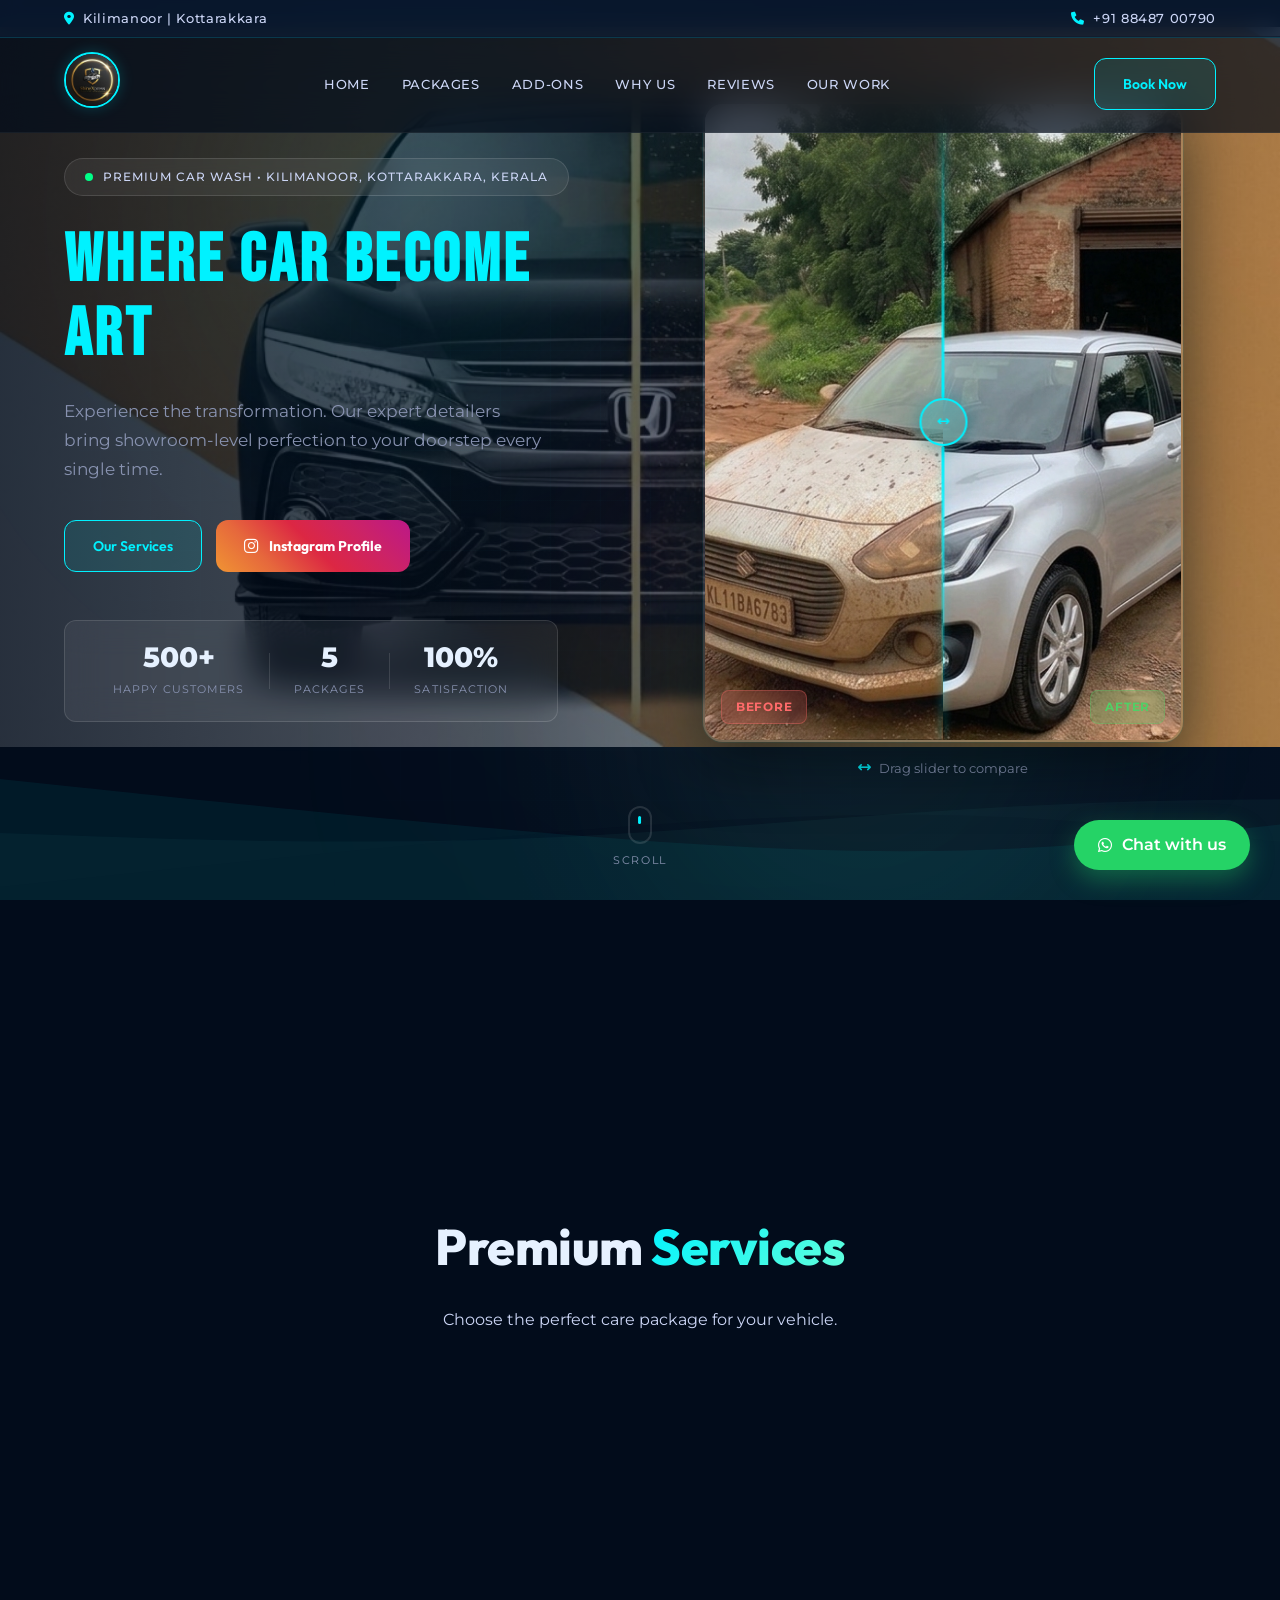
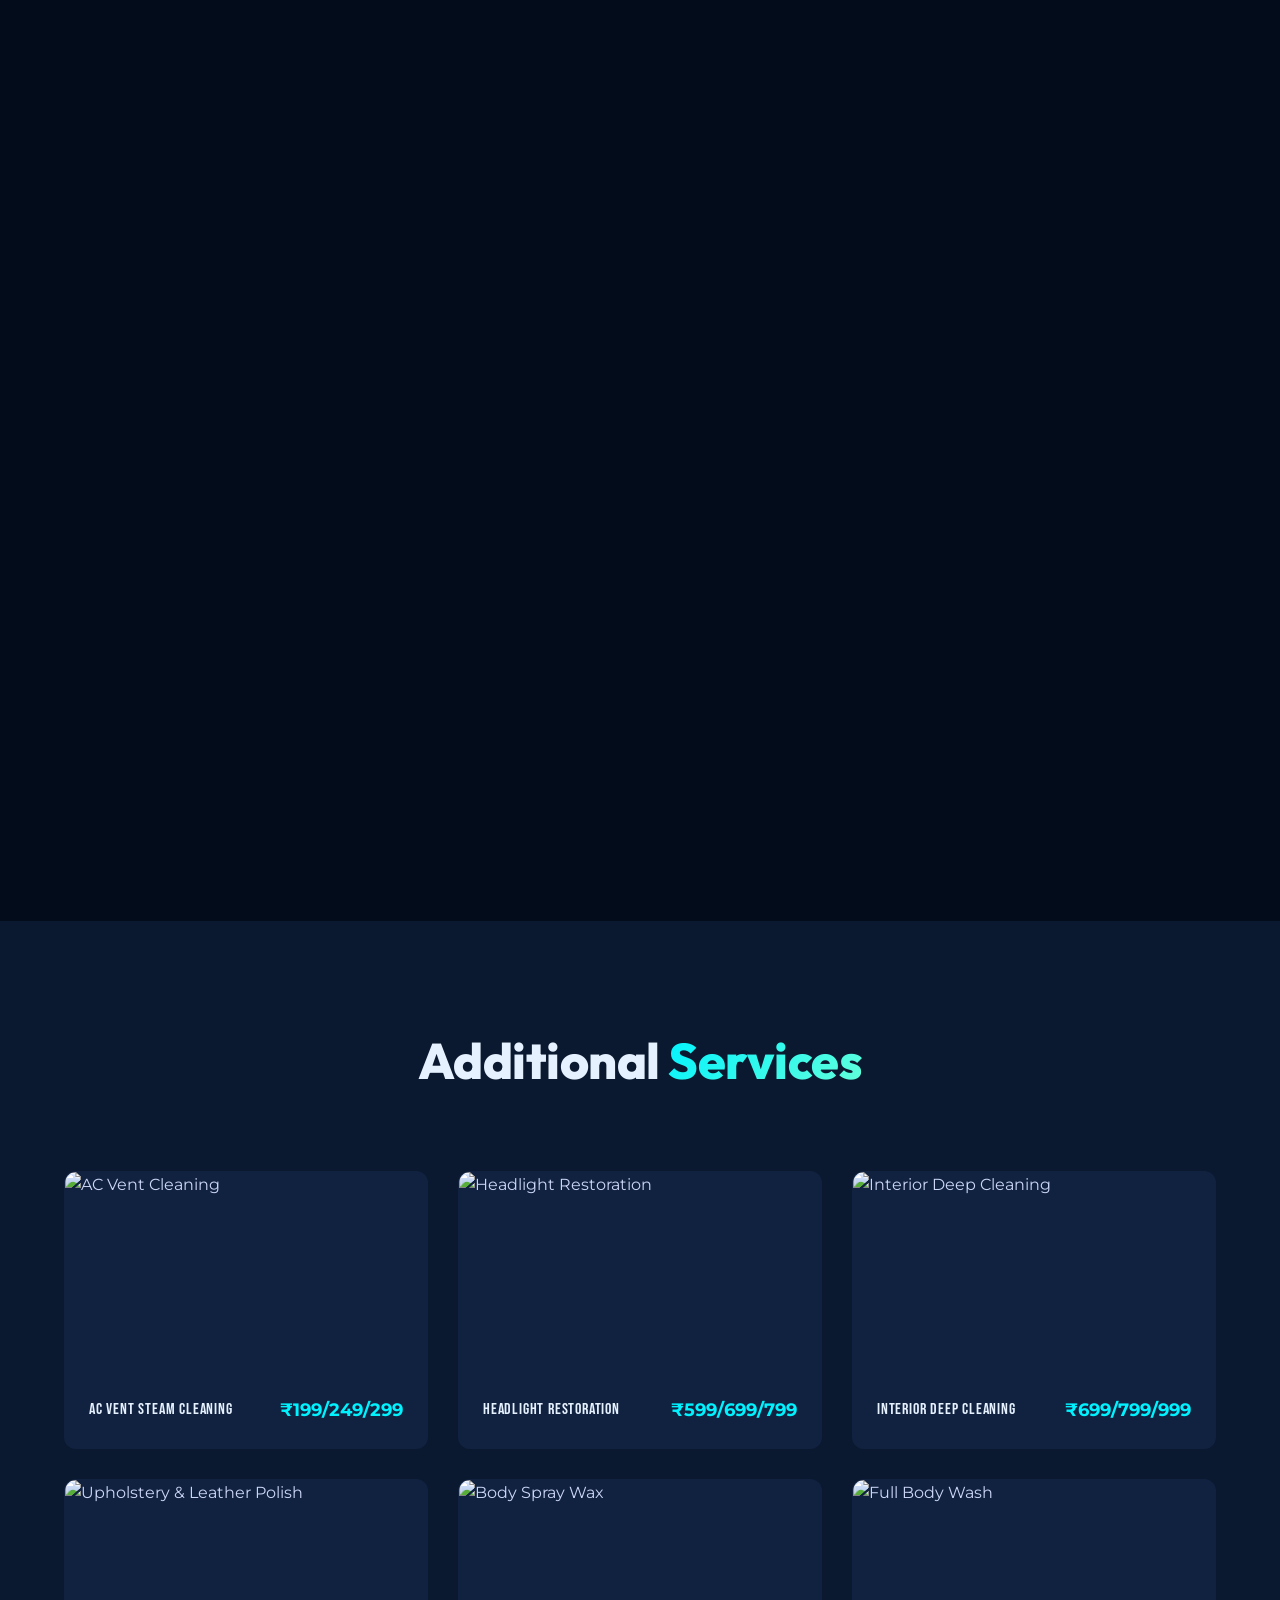
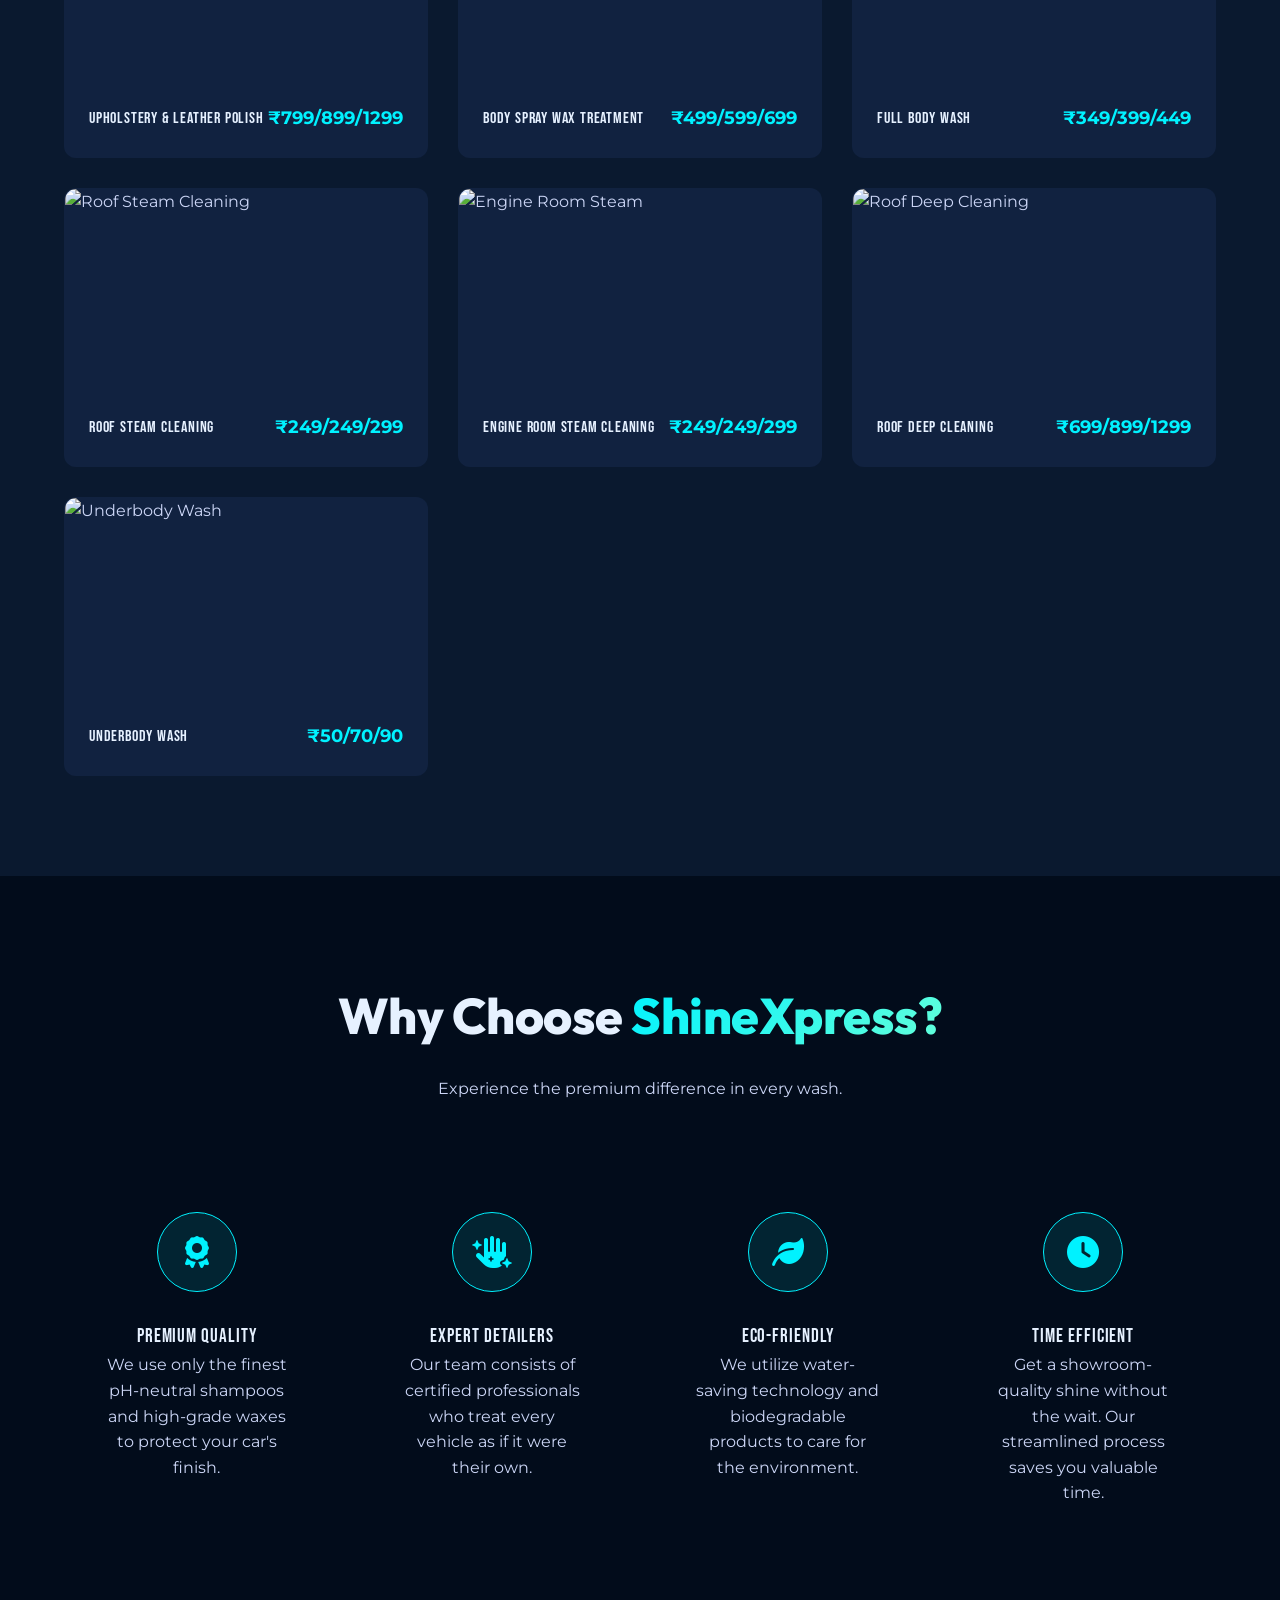
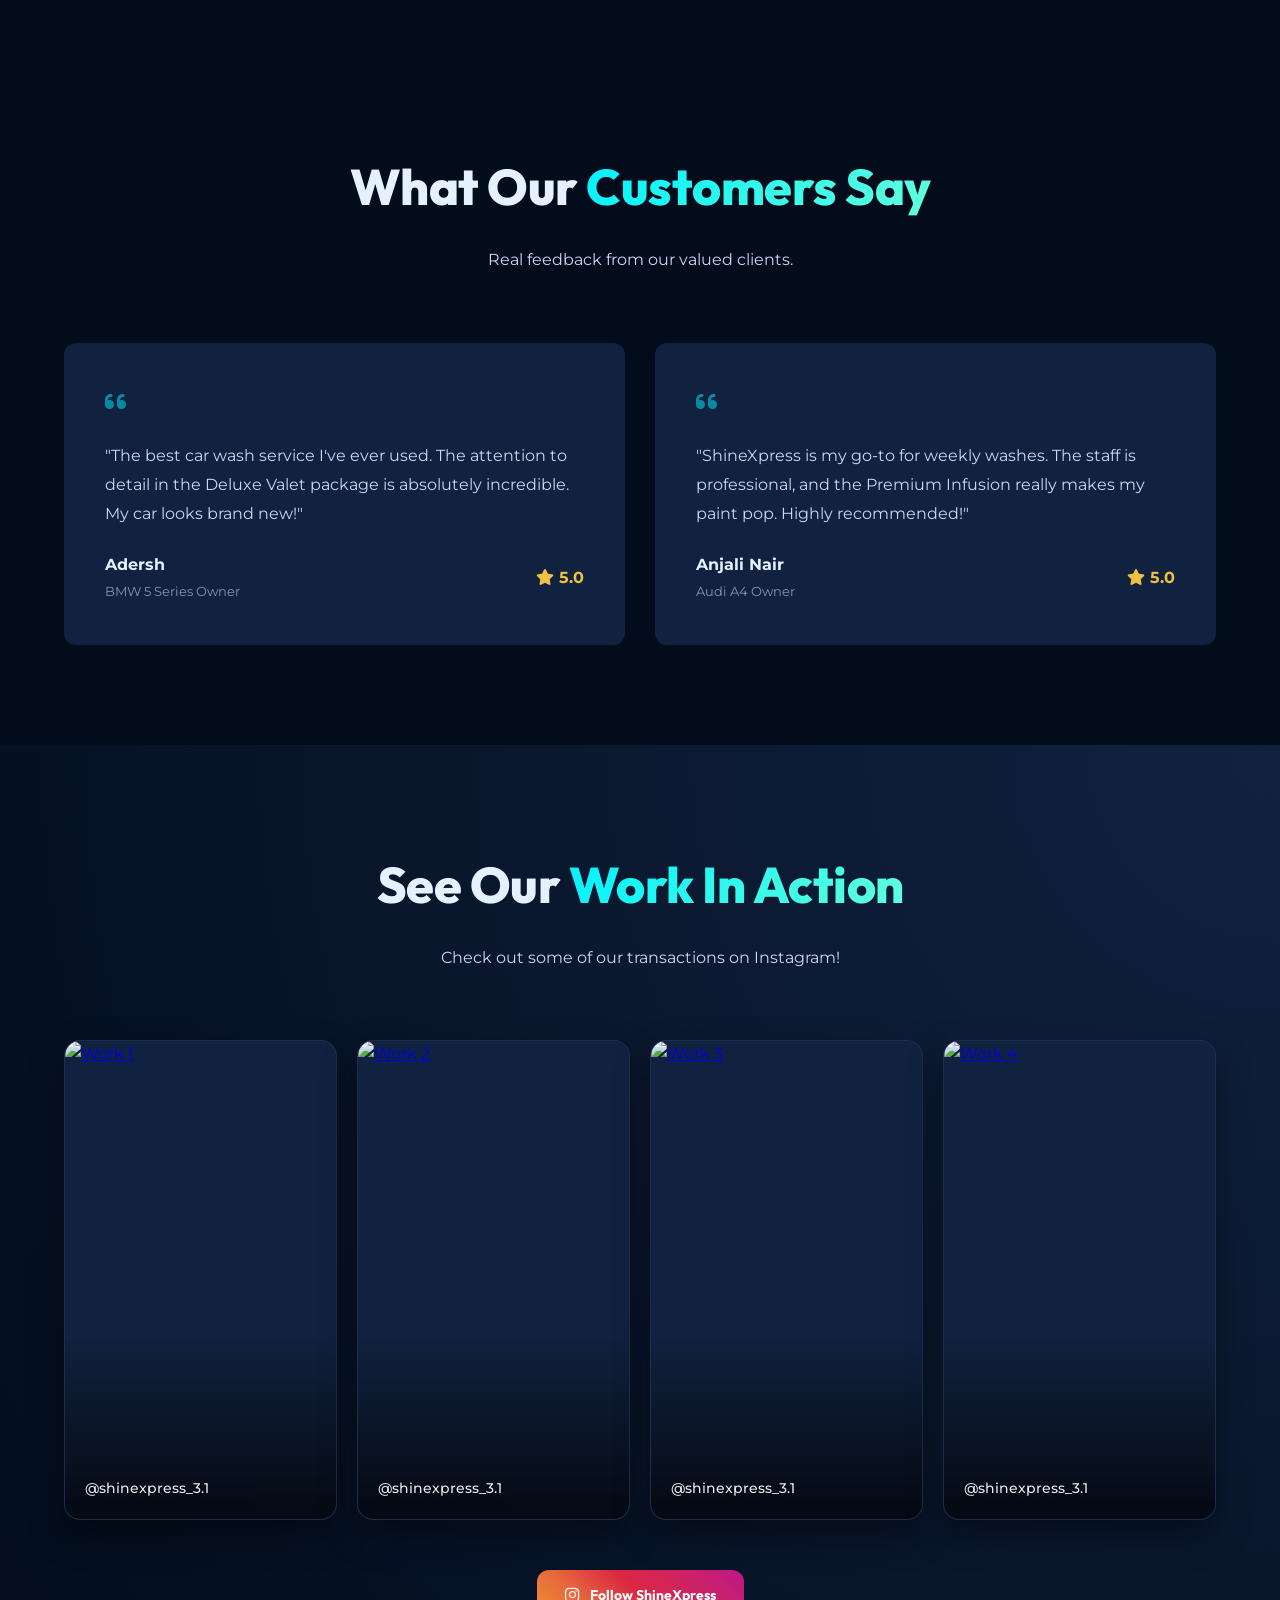
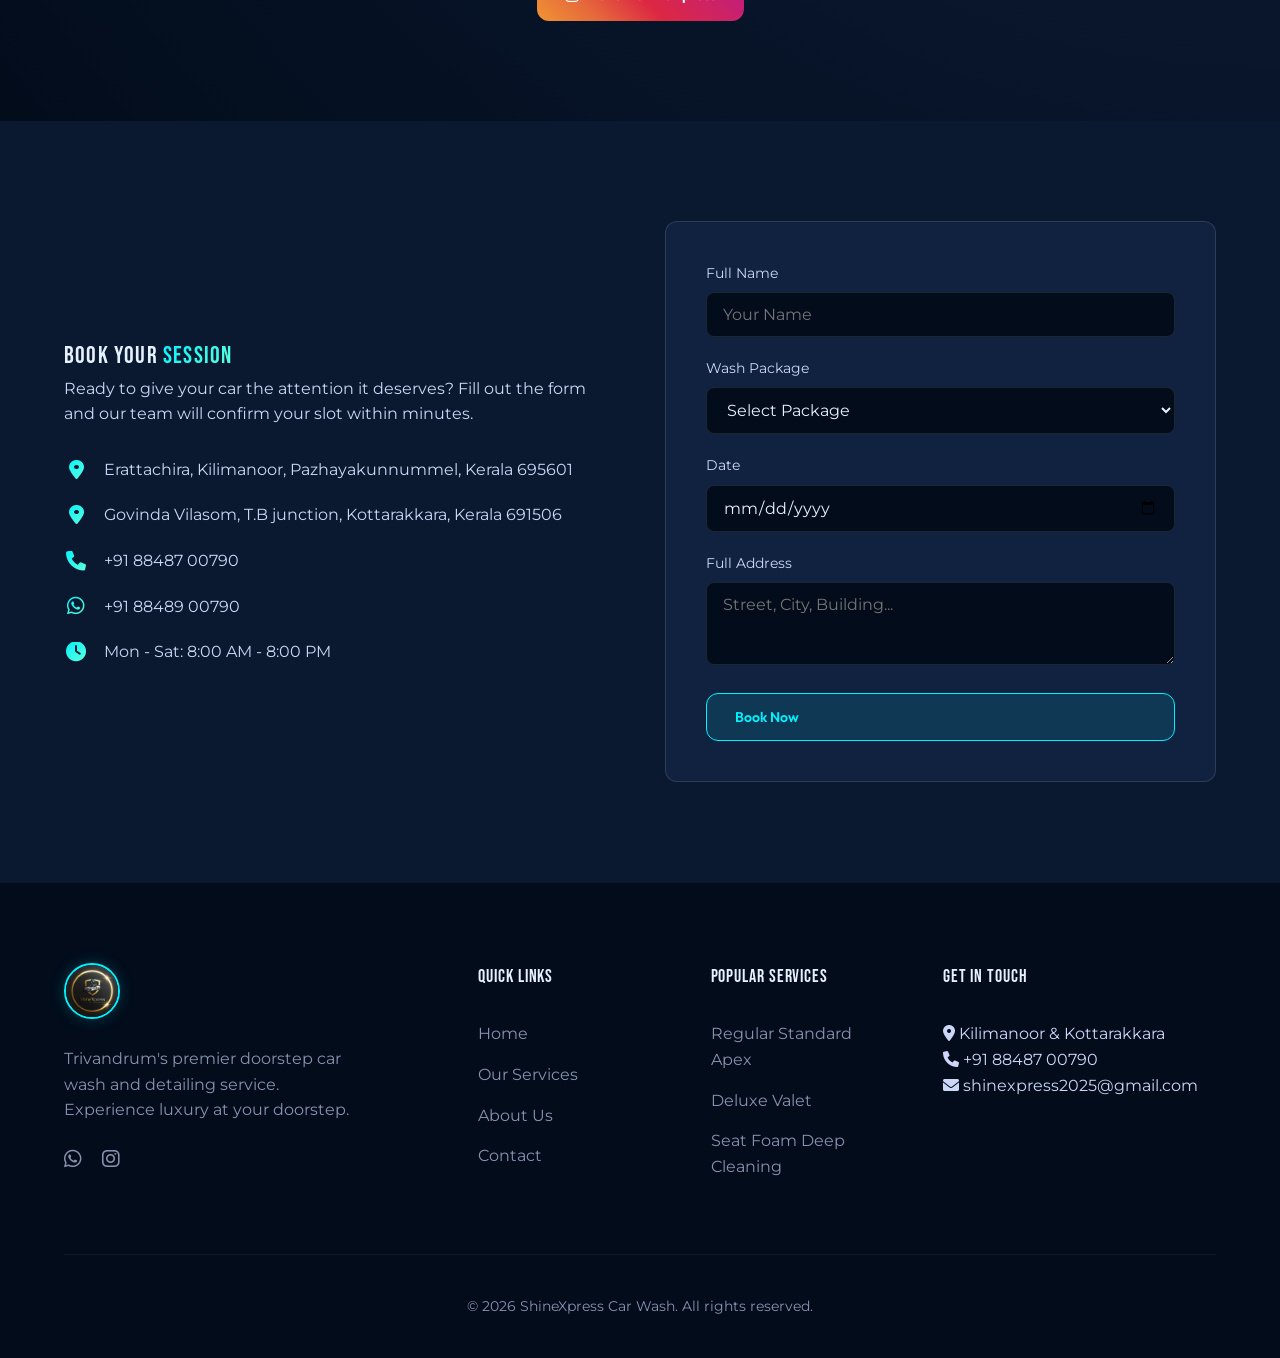
==== index.html @ 1ec06e51 "Update index.html" ====
<!DOCTYPE html>
<html lang="en">
<head>
    <meta charset="UTF-8">
    <meta name="viewport" content="width=device-width, initial-scale=1.0">
    <meta name="description" content="ShineXpress - Premium Car Wash & Detailing services in Kilimanoor, Kerala. Experience the best in ceramic coating, interior steam cleaning, and doorstep car wash.">
    <meta name="keywords" content="ShineXpress, Car Wash Kilimanoor, Car Detailing Kerala, Doorstep Car Wash, Ceramic Coating Kerala, Interior Cleaning, ShineXpress Car Wash">
    <meta name="author" content="ShineXpress">
    
    <!-- Open Graph for Social Media -->
    <meta property="og:title" content="ShineXpress | Premium Car Wash & Detailing">
    <meta property="og:description" content="Trivandrum's premier doorstep car wash and detailing service. Experience luxury at your doorstep with ShineXpress.">
    <meta property="og:image" content="https://i.ibb.co/cKTDT1rQ/IMG-20260318-WA0000.jpg">
    <meta property="og:url" content="https://shinexpress.in"> <!-- Replace with actual domain if known -->

    <title>ShineXpress | Premium Car Wash & Detailing | Kilimanoor, Kerala</title>
    <link rel="stylesheet" href="style.css">
    <link rel="stylesheet" href="https://cdnjs.cloudflare.com/ajax/libs/font-awesome/6.0.0/css/all.min.css">
    <link href="https://fonts.googleapis.com/css2?family=Bebas+Neue&family=Montserrat:wght@400;500;600;700;800&family=Outfit:wght@300;400;500;600;700;800;900&display=swap" rel="stylesheet">
</head>
<body class="bg-gradient">

    <!-- Premium Golden Light Preloader -->
    <div id="preloader">
        <div class="preloader-content">
            <div class="logo-wrapper">
                <div class="golden-ring"></div>
                <img src="assets/images/logo_3d.png" alt="ShineXpress Logo" class="preloader-logo">
            </div>
        </div>
    </div>

    <!-- Top Info Bar -->
    <div class="top-info-bar">
        <div class="container">
            <div class="top-info-left">
                <i class="fas fa-location-dot"></i> <span>Kilimanoor | Kottarakkara</span>
            </div>
            <div class="top-info-right">
                <i class="fas fa-phone"></i> <span>+91 88487 00790</span>
            </div>
        </div>
    </div>

    <!-- Header / Navbar -->
    <nav id="navbar">
        <div class="container">
            <a href="#" class="logo">
                <img src="assets/images/logo_3d.png" alt="ShineXpress Logo">
            </a>
            <ul class="nav-links">
                <li><a href="#hero">Home</a></li>
                <li><a href="#services">Packages</a></li>
                <li><a href="#additional-services">Add-ons</a></li>
                <li><a href="#why-us">Why Us</a></li>
                <li><a href="#testimonials">Reviews</a></li>
                <li><a href="#work">Our Work</a></li>
                <li class="mobile-only-btn"><a href="https://wa.me/918848900790" class="btn btn-primary" target="_blank">Book Now</a></li>
            </ul>
            <div class="nav-actions">
                <a href="https://wa.me/918848900790" class="btn btn-primary desktop-only-btn" target="_blank">Book Now</a>
                <button class="nav-toggle" id="navToggle" aria-label="Toggle navigation">
                    <i class="fas fa-bars"></i>
                </button>
            </div>
        </div>
    </nav>

    <!-- Hero Section -->
    <section id="hero" class="hero">
        <!-- Premium Automotive Motion Background -->
        <div class="hero-motion-bg">
            <div class="studio-grid"></div>
            <div class="hero-glow-container">
                <div class="hero-glow-orb glow-cyan"></div>
                <div class="hero-glow-orb glow-teal"></div>
                <div class="hero-glow-orb glow-magenta"></div>
            </div>
            
            <!-- Twinkling Showroom Sparkles -->
            <div class="shine-sparkles-container">
                <div class="sparkle sparkle-1"></div>
                <div class="sparkle sparkle-2"></div>
                <div class="sparkle sparkle-3"></div>
                <div class="sparkle sparkle-4"></div>
                <div class="sparkle sparkle-5"></div>
                <div class="sparkle sparkle-6"></div>
            </div>

            <!-- Overlapping Premium Fluid Waves -->
            <div class="fluid-waves-container">
                <svg class="fluid-wave-svg wave-primary" viewBox="0 0 1440 320" preserveAspectRatio="none">
                    <path d="M0,96L48,112C96,128,192,160,288,186.7C384,213,480,235,576,218.7C672,203,768,149,864,138.7C960,128,1056,160,1152,165.3C1248,171,1344,149,1392,138.7L1440,128L1440,320L1392,320C1344,320,1248,320,1152,320C1056,320,960,320,864,320C768,320,672,320,576,320C480,320,384,320,288,320C192,320,96,320,48,320L0,320Z"></path>
                </svg>
                <svg class="fluid-wave-svg wave-secondary" viewBox="0 0 1440 320" preserveAspectRatio="none">
                    <path d="M0,192L48,197.3C96,203,192,213,288,202.7C384,192,480,160,576,144C672,128,768,128,864,144C960,160,1056,192,1152,197.3C1248,203,1344,181,1392,170.7L1440,160L1440,320L1392,320C1344,320,1248,320,1152,320C1056,320,960,320,864,320C768,320,672,320,576,320C480,320,384,320,288,320C192,320,96,320,48,320L0,320Z"></path>
                </svg>
                <svg class="fluid-wave-svg wave-dark" viewBox="0 0 1440 320" preserveAspectRatio="none">
                    <path d="M0,288L48,272C96,256,192,224,288,197.3C384,171,480,149,576,165.3C672,181,768,235,864,250.7C960,267,1056,245,1152,213.3C1248,181,1344,139,1392,117.3L1440,96L1440,320L1392,320C1344,320,1248,320,1152,320C1056,320,960,320,864,320C768,320,672,320,576,320C480,320,384,320,288,320C192,320,96,320,48,320L0,320Z"></path>
                </svg>
            </div>
        </div>

        <div class="hero-inner container">
            <!-- LEFT: Text + CTAs -->
            <div class="hero-content animate-hero">
                <div class="hero-badge">
                    <span class="badge-dot"></span>
                    <span>Premium Car Wash &bull; Kilimanoor, Kottarakkara, Kerala</span>
                </div>

                <h1 style="color: var(--primary); text-transform: uppercase;">
                    WHERE CAR BECOME ART
                </h1>

                <p class="hero-desc">Experience the transformation. Our expert detailers bring showroom-level perfection to your doorstep every single time.</p>

                <div class="hero-btns">
                    <a href="#services" class="btn btn-primary" id="hero-services-btn">Our Services</a>
                    <a href="https://www.instagram.com/shinexpress_3.1?igsh=MWdwNXVkYThrdHdveQ==" class="btn btn-instagram" target="_blank" id="hero-insta-btn">
                        <i class="fab fa-instagram"></i> Instagram Profile
                    </a>
                </div>

                <div class="hero-stats">
                    <div class="hero-stat">
                        <strong>500+</strong>
                        <span>Happy Customers</span>
                    </div>
                    <div class="hero-stat-divider"></div>
                    <div class="hero-stat">
                        <strong>5</strong>
                        <span>Packages</span>
                    </div>
                    <div class="hero-stat-divider"></div>
                    <div class="hero-stat">
                        <strong>100%</strong>
                        <span>Satisfaction</span>
                    </div>
                </div>
            </div>

            <!-- RIGHT: Before/After Slider -->
            <div class="hero-slider-wrap animate-hero-right">
                
                <div class="ba-slider" id="baSlider">
                    <div class="ba-after">
                        <img src="assets/images/car_after.png" alt="After ShineXpress">
                    </div>
                    <div class="ba-before" id="baBefore">
                        <img src="assets/images/car_before.png" alt="Before ShineXpress">
                    </div>
                    
                    <div class="ba-tag ba-tag-before">Before</div>
                    <div class="ba-tag ba-tag-after">After</div>
                    
                    <div class="ba-handle" id="baHandle" role="slider" aria-valuenow="50" aria-valuemin="0" aria-valuemax="100" tabindex="0" aria-label="Before and after comparison slider">
                        <div class="handle-line handle-line-top"></div>
                        <div class="handle-circle">
                            <i class="fas fa-arrows-left-right"></i>
                        </div>
                        <div class="handle-line handle-line-bottom"></div>
                    </div>
                </div>
                
                <div class="slider-hint">
                    <i class="fas fa-arrows-left-right"></i>
                    <span>Drag slider to compare</span>
                </div>
            </div>
        </div>

        <!-- Scroll indicator -->
        <div class="scroll-indicator" aria-hidden="true">
            <div class="scroll-mouse">
                <div class="scroll-wheel"></div>
            </div>
            <span>Scroll</span>
        </div>
    </section>

    <!-- Prominent Location Banner -->
    <section class="location-banner animate">
        <div class="container">
            <div class="location-banner-inner">
                <h2>NOW AVAILABLE AT</h2>
                <div class="location-names">
                    <span class="loc-text gradient-text">KILIMANOOR</span>
                    <span class="loc-divider">&amp;</span>
                    <span class="loc-text gradient-text">KOTTARAKKARA</span>
                </div>
            </div>
        </div>
    </section>

    <!-- Services Section -->
    <section id="services">
        <div class="container">
            <div class="section-header">
                <h2>Premium <span class="gradient-text">Services</span></h2>
                <p>Choose the perfect care package for your vehicle.</p>
            </div>
            
            <div class="services-grid">
                <!-- Basic Wash -->
                <div class="service-card animate">
                    <div class="service-img">
                        <img src="https://i.ibb.co/1GMxC7bN/Car-Detailing-Tips-for-a-Professional-Looking-Finish-at-Home.jpg" alt="Basic Wash">
                    </div>
                    <h3>Basic Wash</h3>
                    <div class="service-price">₹<span class="count-up" data-target="549">0</span></div>
                    <ul class="service-features">
                        <li><i class="fas fa-check-circle"></i> Interior Vacuum</li>
                        <li><i class="fas fa-check-circle"></i> Dashboard Polish</li>
                        <li><i class="fas fa-check-circle"></i> Carpet Cleaning</li>
                        <li><i class="fas fa-check-circle"></i> Door Pad Polish</li>
                        <li><i class="fas fa-check-circle"></i> Trunk Vacuum</li>
                        <li><i class="fas fa-check-circle"></i> Exterior Double Foaming</li>
                        <li><i class="fas fa-check-circle"></i> Tyre + Alloy Wheel Cap Dressing</li>
                        <li><i class="fas fa-check-circle"></i> Tyre Shine</li>
                        <li><i class="fas fa-check-circle"></i> Exterior Wash</li>
                        <li><i class="fas fa-check-circle"></i> Hand Rinse</li>
                        <li><i class="fas fa-check-circle"></i> Air fragrance</li>
                        <li><i class="fas fa-check-circle"></i> Tissue paper</li>
                        <li><i class="fas fa-check-circle"></i> Wiper liquid</li>
                        <li><i class="fas fa-check-circle"></i> Tyre air checking</li>
                    </ul>
                    <a href="#booking" class="btn btn-primary" onclick="selectPackage('Basic Wash (₹549)')">Book Now</a>
                </div>

                <!-- Regular Standard Apex-->
                <div class="service-card animate">
                    <div class="service-img">
                        <img src="https://i.ibb.co/5gnDykbS/modern-car-wash-banner-blue-splashes-clean-vehicle-close-up-being-washed-foam-water-perfect-advertis.jpg" alt="Regular Standard">
                    </div>
                    <h3>REGULAR STANDARD APEX</h3>
                    <p class="service-tagline">Complete Care For Your Car</p>
                    <div class="service-price">₹<span class="count-up" data-target="999">0</span></div>
                    <ul class="service-features">
                        <li><i class="fas fa-check-circle"></i> AC VENT STEAM CLEANING</li>
                        <li><i class="fas fa-check-circle"></i> ROOF STEAM CLEANING</li>
                        <li><i class="fas fa-check-circle"></i> UNDERBODY</li>
                        <li><i class="fas fa-check-circle"></i> DASHBOARD DEEP CLEANING & POLISH</li>
						<li><i class="fas fa-check-circle"></i> Interior Vacuum</li>
                        <li><i class="fas fa-check-circle"></i> Dashboard Polish</li>
                        <li><i class="fas fa-check-circle"></i> Carpet Cleaning</li>
                        <li><i class="fas fa-check-circle"></i> Door Pad Polish</li>
                        <li><i class="fas fa-check-circle"></i> Trunk Vacuum</li>
                        <li><i class="fas fa-check-circle"></i> Exterior Double Foaming</li>
                        <li><i class="fas fa-check-circle"></i> Tyre + Alloy Wheel Cap Dressing</li>
                        <li><i class="fas fa-check-circle"></i> Tyre Shine</li>
                        <li><i class="fas fa-check-circle"></i> Exterior Wash</li>
                        <li><i class="fas fa-check-circle"></i> Hand Rinse</li>
                        <li><i class="fas fa-check-circle"></i> Air fragrance</li>
                        <li><i class="fas fa-check-circle"></i> Tissue paper</li>
                        <li><i class="fas fa-check-circle"></i> Wiper liquid</li>
                        <li><i class="fas fa-check-circle"></i> Tyre air checking</li>
                    </ul>
                    <a href="#booking" class="btn btn-primary" onclick="selectPackage('Regular Standard (₹999)')">Book Now</a>
                </div>

                <!-- Premium Detail -->
                <div class="service-card animate">
                    <div class="service-img">
                        <img src="https://i.ibb.co/35qgkWJ1/Learn-how-expert-care-boosts-your-car-s-shine.jpg" alt="Premium Infusion">
                    </div>
                    <h3>Premium Infusion</h3>
                    <div class="service-price">₹<span class="count-up" data-target="1399">0</span></div>
                    <ul class="service-features">
                        <li><i class="fas fa-check-circle"></i> Engine Bay Wash</li>
                        <li><i class="fas fa-check-circle"></i> Carpet Shampoo Wash</li>
                        <li><i class="fas fa-check-circle"></i> Interior Deep Vacuum</li>
                        <li><i class="fas fa-check-circle"></i> Dashboard Polish & UV Protection</li>
                        <li><i class="fas fa-check-circle"></i> Trunk Vacuum</li>
                        <li><i class="fas fa-check-circle"></i> Exterior Double Foaming</li>
                        <li><i class="fas fa-check-circle"></i> Tyre + Alloy Wheel Cap Dressing</li>
                        <li><i class="fas fa-check-circle"></i> Exterior Wash</li>
                        <li><i class="fas fa-check-circle"></i> Tyre Shine</li>
                        <li><i class="fas fa-check-circle"></i> Hand Rinse</li>
                        <li><i class="fas fa-check-circle"></i> AC vent steam cleaning</li>
                        <li><i class="fas fa-check-circle"></i> Engine bay steam cleaning</li>
                        <li><i class="fas fa-check-circle"></i> Underbody wash</li>
                        <li><i class="fas fa-check-circle"></i> Air fragrance</li>
                        <li><i class="fas fa-check-circle"></i> Tissue paper</li>
                        <li><i class="fas fa-check-circle"></i> Wiper liquid</li>
                        <li><i class="fas fa-check-circle"></i> Air checking</li>
                        <li><i class="fas fa-check-circle"></i> wax treatment</li>
                    </ul>
                    <a href="#booking" class="btn btn-primary" onclick="selectPackage('Premium Infusion (₹1399)')">Book Now</a>
                </div>

                <!-- Deluxe Valet -->
                <div class="service-card animate">
                    <div class="service-img">
                        <img src="https://i.ibb.co/FbQ06v5d/Transform-your-vehicle-with-top-tier-Car-Wash.jpg" alt="Deluxe Valet">
                    </div>
                    <h3>Deluxe</h3>
                    <div class="service-price">₹<span class="count-up" data-target="2499">0</span></div>
                    <ul class="service-features">
                        <li><i class="fas fa-check-circle"></i> AC Steaming</li>
                        <li><i class="fas fa-check-circle"></i> Engine Bay Wash</li>
                        <li><i class="fas fa-check-circle"></i> Carpet Shampoo Wash</li>
                        <li><i class="fas fa-check-circle"></i> Interior Deep Cleaning</li>
                        <li><i class="fas fa-check-circle"></i> Door Pad Stain Removal</li>
                        <li><i class="fas fa-check-circle"></i> Dashboard Polish & UV Protection</li>
                        <li><i class="fas fa-check-circle"></i> Leather Seat Polish and Wax</li>
                        <li><i class="fas fa-check-circle"></i> Trunk Vacuum</li>
                        <li><i class="fas fa-check-circle"></i> Exterior Double Foaming</li>
                        <li><i class="fas fa-check-circle"></i> Tyre + Alloy Wheel Cap Dressing</li>
                        <li><i class="fas fa-check-circle"></i> Exterior Wash</li>
                        <li><i class="fas fa-check-circle"></i> Exterior Deep Cleaning</li>
                        <li><i class="fas fa-check-circle"></i> Tyre Shine</li>
                        <li><i class="fas fa-check-circle"></i> Hand Rinse</li>
                        <li><i class="fas fa-check-circle"></i> Dashboard and all doors cleaning & polish</li>
                        <li><i class="fas fa-check-circle"></i> Leather or rexin deep cleaning</li>
                        <li><i class="fas fa-check-circle"></i> Roof steam cleaning</li>
                        <li><i class="fas fa-check-circle"></i> Underbody wash</li>
                        <li><i class="fas fa-check-circle"></i> Air fragrance</li>
                        <li><i class="fas fa-check-circle"></i> Tissue paper</li>
                        <li><i class="fas fa-check-circle"></i> Wiper liquid</li>
                        <li><i class="fas fa-check-circle"></i> Air checking</li>
                    </ul>
                    <a href="#booking" class="btn btn-primary" onclick="selectPackage('Deluxe (₹2499)')">Book Now</a>
                </div>

                <!-- Signature Shine -->
                <div class="service-card animate" style="border-color: var(--primary); background: rgba(0, 242, 255, 0.05);">
                    <div class="service-img">
                        <img src="https://i.ibb.co/Kpgdmd5S/express-car-wash-vs-full-service-car-wash.jpg" alt="Signature Shine">
                    </div>
                    <h3>Signature Shine</h3>
                    <div class="service-price">₹<span class="count-up" data-target="3499">0</span></div>
                    <ul class="service-features">
                        <li><i class="fas fa-check-circle"></i> Body wax treatment</li>
                        <li><i class="fas fa-check-circle"></i> Headlight restoration</li>
                        <li><i class="fas fa-check-circle"></i> AC Steaming</li>
                        <li><i class="fas fa-check-circle"></i> Engine Bay Wash</li>
                        <li><i class="fas fa-check-circle"></i> Carpet Shampoo Wash</li>
                        <li><i class="fas fa-check-circle"></i> Interior Deep Cleaning</li>
                        <li><i class="fas fa-check-circle"></i> Door Pad Stain Removal</li>
                        <li><i class="fas fa-check-circle"></i> Dashboard Polish & UV Protection</li>
                        <li><i class="fas fa-check-circle"></i> Leather Seat Polish and Wax</li>
                        <li><i class="fas fa-check-circle"></i> Trunk Vacuum</li>
                        <li><i class="fas fa-check-circle"></i> Exterior Double Foaming</li>
                        <li><i class="fas fa-check-circle"></i> Tyre + Alloy Wheel Cap Dressing</li>
                        <li><i class="fas fa-check-circle"></i> Exterior Wash</li>
                        <li><i class="fas fa-check-circle"></i> Exterior Deep Cleaning</li>
                        <li><i class="fas fa-check-circle"></i> Tyre Shine</li>
                        <li><i class="fas fa-check-circle"></i> Hand Rinse</li>
                        <li><i class="fas fa-check-circle"></i> Dashboard and all doors deep cleaning and polish</li>
                        <li><i class="fas fa-check-circle"></i> Lether or rexin deep cleaning</li>
                        <li><i class="fas fa-check-circle"></i> Roof steam cleaning</li>
                        <li><i class="fas fa-check-circle"></i> Underbody wash</li>
                        <li><i class="fas fa-check-circle"></i> Air fragrance</li>
                        <li><i class="fas fa-check-circle"></i> Tissue paper</li>
                        <li><i class="fas fa-check-circle"></i> Wiper liquid</li>
                        <li><i class="fas fa-check-circle"></i> Air checking</li>
                    </ul>
                    <a href="#booking" class="btn btn-primary" onclick="selectPackage('Signature Shine (₹3499)')">Book Now</a>
                </div>
            </div>
        </div>
    </section>

    <!-- Additional Services Section -->
    <section id="additional-services" class="additional-services">
        <div class="container">
            <div class="section-header">
                <h2>Additional <span class="gradient-text">Services</span></h2>
            </div>

            <div class="addons-grid">
                <!-- AC Vent -->
                <div class="addon-card animate">
                    <div class="ba-container">
                        <img src="https://i.ibb.co/24wqWF0/Learn-more-about-Steam-Clean-Engine-like-a-PRO.jpg" alt="AC Vent Cleaning">
                    </div>
                    <div class="addon-content">
                        <div class="addon-flex">
                            <h3>AC Vent Steam Cleaning</h3>
                            <span class="addon-price">₹199/249/299</span>
                        </div>
                    </div>
                </div>

                <!-- Headlight -->
                <div class="addon-card animate">
                    <div class="ba-container">
                        <img src="https://i.ibb.co/jkjQ2hbW/Looking-for-car-headlight-restoration-near-me.jpg" alt="Headlight Restoration">
                    </div>
                    <div class="addon-content">
                        <div class="addon-flex">
                            <h3>Headlight Restoration</h3>
                            <span class="addon-price">₹599/699/799</span>
                        </div>
                    </div>
                </div>

                <!-- Interior Deep -->
                <div class="addon-card animate">
                    <div class="ba-container">
                        <img src="https://i.ibb.co/bwrkBQx/images.webp" alt="Interior Deep Cleaning">
                    </div>
                    <div class="addon-content">
                        <div class="addon-flex">
                            <h3>Interior Deep Cleaning</h3>
                            <span class="addon-price">₹699/799/999</span>
                        </div>
                    </div>
                </div>

                <!-- Upholstery -->
                <div class="addon-card animate">
                    <div class="ba-container">
                        <img src="https://i.ibb.co/99dqg0XM/0282470001668613661.jpg" alt="Upholstery & Leather Polish">
                    </div>
                    <div class="addon-content">
                        <div class="addon-flex">
                            <h3>Upholstery & Leather Polish</h3>
                            <span class="addon-price">₹799/899/1299</span>
                        </div>
                    </div>
                </div>

                <!-- Spray Wax -->
                <div class="addon-card animate">
                    <div class="ba-container">
                        <img src="https://i.ibb.co/Pv2N6J0W/SPWAX-Secondary-image-02.webp" alt="Body Spray Wax">
                    </div>
                    <div class="addon-content">
                        <div class="addon-flex">
                            <h3>Body Spray Wax Treatment</h3>
                            <span class="addon-price">₹499/599/699</span>
                        </div>
                    </div>
                </div>

                <!-- Full Body Wash -->
                <div class="addon-card animate">
                    <div class="ba-container">
                        <img src="https://i.ibb.co/bMf8crS0/Transform-your-vehicle-with-top-tier-Car-Wash.jpg" alt="Full Body Wash">
                    </div>
                    <div class="addon-content">
                        <div class="addon-flex">
                            <h3>Full Body Wash</h3>
                            <span class="addon-price">₹349/399/449</span>
                        </div>
                    </div>
                </div>

                <!-- Roof Steam -->
                <div class="addon-card animate">
                    <div class="ba-container">
                        <img src="https://i.ibb.co/S4fN0hwY/featured-image-11121033260.jpg" alt="Roof Steam Cleaning">
                    </div>
                    <div class="addon-content">
                        <div class="addon-flex">
                            <h3>Roof Steam Cleaning</h3>
                            <span class="addon-price">₹249/249/299</span>
                        </div>
                    </div>
                </div>

                <!-- Engine Room -->
                <div class="addon-card animate">
                    <div class="ba-container">
                        <img src="https://i.ibb.co/TMSGCgrv/car-engine-steam-cleaning-service-in-London.webp" alt="Engine Room Steam">
                    </div>
                    <div class="addon-content">
                        <div class="addon-flex">
                            <h3>Engine Room Steam Cleaning</h3>
                            <span class="addon-price">₹249/249/299</span>
                        </div>
                    </div>
                </div>

                <!-- Roof Deep -->
                <div class="addon-card animate">
                    <div class="ba-container">
                        <img src="https://i.ibb.co/wFf5gwqm/images-1.webp" alt="Roof Deep Cleaning">
                    </div>
                    <div class="addon-content">
                        <div class="addon-flex">
                            <h3>Roof Deep Cleaning</h3>
                            <span class="addon-price">₹699/899/1299</span>
                        </div>
                    </div>
                </div>

                <!-- Underbody -->
                <div class="addon-card animate">
                    <div class="ba-container">
                        <img src="https://i.ibb.co/zHW0tgKF/Hand-Car-Wash-with-Steam-for-a-Perfect-Clean-Detail-XPerts.jpg" alt="Underbody Wash">
                    </div>
                    <div class="addon-content">
                        <div class="addon-flex">
                            <h3>Underbody Wash</h3>
                            <span class="addon-price">₹50/70/90</span>
                        </div>
                    </div>
                </div>
            </div>
        </div>
    </section>

    <!-- Why Choose Us Section -->
    <section id="why-us" class="why-us">
        <div class="container">
            <div class="section-header">
                <h2>Why Choose <span class="gradient-text">ShineXpress?</span></h2>
                <p>Experience the premium difference in every wash.</p>
            </div>
            
            <div class="features-grid">
                <div class="feature-card animate">
                    <div class="feature-icon"><i class="fas fa-award"></i></div>
                    <h3>Premium Quality</h3>
                    <p>We use only the finest pH-neutral shampoos and high-grade waxes to protect your car's finish.</p>
                </div>
                <div class="feature-card animate">
                    <div class="feature-icon"><i class="fas fa-hand-sparkles"></i></div>
                    <h3>Expert Detailers</h3>
                    <p>Our team consists of certified professionals who treat every vehicle as if it were their own.</p>
                </div>
                <div class="feature-card animate">
                    <div class="feature-icon"><i class="fas fa-leaf"></i></div>
                    <h3>Eco-Friendly</h3>
                    <p>We utilize water-saving technology and biodegradable products to care for the environment.</p>
                </div>
                <div class="feature-card animate">
                    <div class="feature-icon"><i class="fas fa-clock"></i></div>
                    <h3>Time Efficient</h3>
                    <p>Get a showroom-quality shine without the wait. Our streamlined process saves you valuable time.</p>
                </div>
            </div>
        </div>
    </section>

    <!-- Testimonials Section -->
    <section id="testimonials" class="testimonials">
        <div class="container">
            <div class="section-header">
                <h2>What Our <span class="gradient-text">Customers Say</span></h2>
                <p>Real feedback from our valued clients.</p>
            </div>

            <div class="testimonials-grid">
                <div class="testimonial-card animate">
                    <div class="quote-icon"><i class="fas fa-quote-left"></i></div>
                    <p class="testimonial-text">"The best car wash service I've ever used. The attention to detail in the Deluxe Valet package is absolutely incredible. My car looks brand new!"</p>
                    <div class="testimonial-footer">
                        <div class="client-info">
                            <strong>Adersh</strong>
                            <span>BMW 5 Series Owner</span>
                        </div>
                        <div class="rating"><i class="fas fa-star"></i> 5.0</div>
                    </div>
                </div>

                <div class="testimonial-card animate">
                    <div class="quote-icon"><i class="fas fa-quote-left"></i></div>
                    <p class="testimonial-text">"ShineXpress is my go-to for weekly washes. The staff is professional, and the Premium Infusion really makes my paint pop. Highly recommended!"</p>
                    <div class="testimonial-footer">
                        <div class="client-info">
                            <strong>Anjali Nair</strong>
                            <span>Audi A4 Owner</span>
                        </div>
                        <div class="rating"><i class="fas fa-star"></i> 5.0</div>
                    </div>
                </div>
            </div>
        </div>
    </section>

    <!-- Instagram Section -->
    <section id="work" class="instagram-section">
        <div class="container">
            <div class="section-header">
                <h2>See Our <span class="gradient-text">Work In Action</span></h2>
                <p>Check out some of our transactions on Instagram!</p>
            </div>

            <div class="reels-grid">
                <!-- Reel 1 -->
                <div class="reel-container animate">
                    <a href="https://www.instagram.com/reel/DVxpN14ivoI/" target="_blank">
                        <img src="https://i.ibb.co/0yQGCsDs/Screenshot-19-3-2026-233824-www-instagram-com.jpg" alt="Work 1">
                        <div class="reel-overlay">
                            <i class="fab fa-instagram"></i>
                            <div class="reel-info">
                                <span>@shinexpress_3.1</span>
                            </div>
                        </div>
                    </a>
                </div>
                <!-- Reel 2 -->
                <div class="reel-container animate">
                    <a href="https://www.instagram.com/reel/DVBWy2lD0Uf/" target="_blank">
                        <img src="https://i.ibb.co/yBxJLybn/1000145185.jpg" alt="Work 2">
                        <div class="reel-overlay">
                            <i class="fab fa-instagram"></i>
                            <div class="reel-info">
                                <span>@shinexpress_3.1</span>
                            </div>
                        </div>
                    </a>
                </div>
                <!-- Reel 3 -->
                <div class="reel-container animate">
                    <a href="https://www.instagram.com/reel/DU-9pM-j0P-/" target="_blank">
                        <img src="https://i.ibb.co/hJRSt5W8/1000145187-1.jpg" alt="Work 3">
                        <div class="reel-overlay">
                            <i class="fab fa-instagram"></i>
                            <div class="reel-info">
                                <span>@shinexpress_3.1</span>
                            </div>
                        </div>
                    </a>
                </div>
                <!-- Reel 4 -->
                <div class="reel-container animate">
                    <a href="https://www.instagram.com/reel/DT8eZvxD3OZ/" target="_blank">
                        <img src="https://i.ibb.co/WvWdXxfs/1000145188.jpg" alt="Work 4">
                        <div class="reel-overlay">
                            <i class="fab fa-instagram"></i>
                            <div class="reel-info">
                                <span>@shinexpress_3.1</span>
                            </div>
                        </div>
                    </a>
                </div>
            </div>

            <div class="insta-footer animate">
                <a href="https://www.instagram.com/shinexpress_3.1?igsh=MWdwNXVkYThrdHdveQ==" target="_blank" class="btn btn-instagram">
                     <i class="fab fa-instagram"></i> Follow ShineXpress
                </a>
            </div>
        </div>
    </section>

    <!-- Booking Section -->
    <section id="booking" class="booking-section">
        <div class="container">
            <div class="booking-container">
                <div class="booking-info animate">
                    <h2>Book Your <span class="gradient-text">Session</span></h2>
                    <p>Ready to give your car the attention it deserves? Fill out the form and our team will confirm your slot within minutes.</p>
                    
                    <div class="booking-details">
                        <div class="booking-detail-item">
                            <i class="fas fa-location-dot gradient-text"></i>
                            <span>Erattachira, Kilimanoor, Pazhayakunnummel, Kerala 695601</span>
                        </div>
                        <div class="booking-detail-item">
                            <i class="fas fa-location-dot gradient-text"></i>
                            <span>Govinda Vilasom, T.B junction, Kottarakkara, Kerala 691506</span>
                        </div>
                        <div class="booking-detail-item">
                            <i class="fas fa-phone gradient-text"></i>
                            <a href="tel:+918848700790">+91 88487 00790</a>
                        </div>
                        <div class="booking-detail-item">
                            <i class="fab fa-whatsapp gradient-text"></i>
                            <a href="https://wa.me/918848900790" target="_blank">+91 88489 00790</a>
                        </div>
                        <div class="booking-detail-item">
                            <i class="fas fa-clock gradient-text"></i>
                            <span>Mon - Sat: 8:00 AM - 8:00 PM</span>
                        </div>
                    </div>
                </div>

                <div class="booking-form animate">
                    <form id="washForm">
                        <div class="form-group">
                            <label>Full Name</label>
                            <input type="text" id="custName" placeholder="Your Name" required>
                        </div>
                        <div class="form-group">
                            <label>Wash Package</label>
                            <select id="package" required>
                                <option value="">Select Package</option>
                                <option value="Basic Wash (₹549)">Basic Wash</option>
                                <option value="Regular Standard (₹999)">Regular Standard</option>
                                <option value="Premium Infusion (₹1399)">Premium Infusion</option>
                                <option value="Deluxe (₹2499)">Deluxe</option>
                                <option value="Signature Shine (₹3499)">Signature Shine (Elite)</option>
                            </select>
                        </div>
                        <div class="form-group">
                            <label>Date</label>
                            <input type="date" id="date" required>
                        </div>
                        <div class="form-group">
                            <label>Full Address</label>
                            <textarea id="address" rows="3" placeholder="Street, City, Building..." required></textarea>
                        </div>
                        <button type="submit" class="btn btn-primary" style="width: 100%;">Book Now</button>
                    </form>
                </div>
            </div>
        </div>
    </section>

    <!-- Footer -->
    <footer>
        <div class="container">
            <div class="footer-grid">
                <div class="footer-brand">
                    <div class="logo"><img src="assets/images/logo_3d.png" alt="Logo"></div>
                    <p class="footer-desc">Trivandrum's premier doorstep car wash and detailing service. Experience luxury at your doorstep.</p>
                    <div class="footer-socials">
                        <a href="https://wa.me/918848900790" target="_blank"><i class="fab fa-whatsapp"></i></a>
                        <a href="https://www.instagram.com/shinexpress_3.1?igsh=MWdwNXVkYThrdHdveQ==" target="_blank"><i class="fab fa-instagram"></i></a>
                    </div>
                </div>
                <div class="footer-column">
                    <h4>Quick Links</h4>
                    <ul>
                        <li><a href="#hero">Home</a></li>
                        <li><a href="#services">Our Services</a></li>
                        <li><a href="#why-us">About Us</a></li>
                        <li><a href="#booking">Contact</a></li>
                    </ul>
                </div>
                <div class="footer-column">
                    <h4>Popular Services</h4>
                    <ul>
						<li><a href="#services">Regular Standard Apex</a></li>
						<li><a href="#services">Deluxe Valet</a></li>
						<li><a href="#services">Seat Foam Deep Cleaning</a></li>
                    </ul>
                </div>
                <div class="footer-column">
                    <h4>Get In Touch</h4>
                    <p><i class="fas fa-location-dot"></i> Kilimanoor & Kottarakkara</p>
                    <p><i class="fas fa-phone"></i> +91 88487 00790</p>
                    <p><i class="fas fa-envelope"></i> shinexpress2025@gmail.com</p>
                </div>
            </div>
            <div class="footer-bottom">
                <p>&copy; 2026 ShineXpress Car Wash. All rights reserved.</p>
            </div>
        </div>
    </footer>

    <a href="https://wa.me/918848900790" class="whatsapp-float" target="_blank">
        <i class="fab fa-whatsapp"></i>
        <span>Chat with us</span>
    </a>

    <script src="script.js"></script>
    <script>
        function selectPackage(val) {
            document.getElementById('package').value = val;
            document.getElementById('booking').scrollIntoView({ behavior: 'smooth' });
        }
    </script>
</body>
</html>
---- style.css ----
/* ===================================================
   ShineXpress — Premium Landing Page Styles
   =================================================== */

/* ===================================================
   Premium Golden Ring Rotating Preloader Styles
   =================================================== */
#preloader {
  position: fixed;
  top: 0; left: 0; width: 100%; height: 100%;
  background-color: #020c1b; /* Match var(--bg-dark) */
  display: flex;
  justify-content: center;
  align-items: center;
  z-index: 9999;
  transition: opacity 0.8s cubic-bezier(0.4, 0, 0.2, 1), visibility 0.8s;
  overflow: hidden;
}

#preloader.fade-out {
  opacity: 0;
  visibility: hidden;
}

.preloader-content {
  display: flex;
  justify-content: center;
  align-items: center;
}

.logo-wrapper {
  position: relative;
  width: 180px;
  height: 180px;
  display: flex;
  justify-content: center;
  align-items: center;
  border-radius: 50%;
}

.preloader-logo {
  width: 150px;
  height: 150px;
  border-radius: 50%;
  object-fit: cover;
  z-index: 2;
  box-shadow: 0 0 30px rgba(0, 0, 0, 0.6);
  animation: logo-pulsate 2s ease-in-out infinite alternate;
}

/* Glowing Rotating Golden Ring */
.golden-ring {
  position: absolute;
  top: -8px; left: -8px; right: -8px; bottom: -8px;
  border-radius: 50%;
  background: conic-gradient(from 0deg, transparent 20%, rgba(240, 192, 64, 0.1) 40%, rgba(240, 192, 64, 0.8) 80%, #ffd700 100%);
  -webkit-mask: radial-gradient(farthest-side, transparent calc(100% - 4px), #fff 100%);
  mask: radial-gradient(farthest-side, transparent calc(100% - 4px), #fff 100%);
  animation: spin 1.2s linear infinite;
  box-shadow: 0 0 25px rgba(240, 192, 64, 0.35);
  z-index: 1;
}

@keyframes spin {
  0% { transform: rotate(0deg); }
  100% { transform: rotate(360deg); }
}

@keyframes logo-pulsate {
  0% {
    transform: scale(0.96);
    box-shadow: 0 0 20px rgba(0, 242, 255, 0.15);
  }
  100% {
    transform: scale(1.04);
    box-shadow: 0 0 35px rgba(240, 192, 64, 0.3);
  }
}


/* ===================================================
   DESIGN TOKENS
   =================================================== */
:root {
  --primary: #00f2ff;
  --primary-dark: #00c2cc;
  --secondary: #64ffda;
  --accent-gold: #f0c040;
  --bg-dark: #020c1b;
  --bg-navy: #0a192f;
  --bg-light-navy: #112240;
  --text-white: #e6f1ff;
  --text-slate: #8892b0;
  --text-light-slate: #ccd6f6;
  --white: #ffffff;
  --shadow: rgba(2, 12, 27, 0.7);
  --transition: all 0.3s cubic-bezier(0.645, 0.045, 0.355, 1);
  --border-radius: 12px;
  --glass-bg: rgba(255, 255, 255, 0.06);
  --glass-border: rgba(255, 255, 255, 0.12);
  --glass-blur: 16px;
  --silver-light: #f8fafc;
  --silver-dark: #94a3b8;
  --glow-shadow: 0 0 20px rgba(0, 242, 255, 0.4), 0 0 40px rgba(100, 255, 218, 0.2);
}

* {
  margin: 0;
  padding: 0;
  box-sizing: border-box;
}

html {
  scroll-behavior: smooth;
}

body {
  font-family: 'Montserrat', sans-serif;
  background-color: var(--bg-dark);
  color: var(--text-light-slate);
  line-height: 1.6;
  overflow-x: hidden;
}

/* Typography */
h1, h2, h3, h4 {
  color: var(--text-white);
  font-family: 'Bebas Neue', sans-serif;
  font-weight: 400;
  letter-spacing: 0.05em;
}

.gradient-text {
  background: linear-gradient(135deg, var(--primary), var(--secondary), var(--primary));
  background-size: 200% 200%;
  -webkit-background-clip: text;
  background-clip: text;
  -webkit-text-fill-color: transparent;
  animation: gradient-shift 4s ease infinite;
}

@keyframes gradient-shift {
  0%, 100% { background-position: 0% 50%; }
  50% { background-position: 100% 50%; }
}

/* Scrollbar */
::-webkit-scrollbar { width: 8px; }
::-webkit-scrollbar-track { background: var(--bg-dark); }
::-webkit-scrollbar-thumb { background: var(--bg-light-navy); border-radius: 10px; }
::-webkit-scrollbar-thumb:hover { background: var(--text-slate); }

/* Components */
.container {
  max-width: 1200px;
  margin: 0 auto;
  padding: 0 24px;
}

section {
  padding: 100px 0;
}

.section-header {
  text-align: center;
  margin-bottom: 70px;
}

.section-header h2 {
  font-family: 'Outfit', sans-serif;
  font-weight: 800;
  font-size: clamp(34px, 5vw, 50px);
  margin-bottom: 20px;
  letter-spacing: -0.01em;
}


/* ===================================================
   GLASSMORPHISM BUTTONS
   =================================================== */
.btn {
  font-family: 'Outfit', sans-serif;
  display: inline-flex;
  align-items: center;
  gap: 10px;
  padding: 14px 28px;
  border-radius: var(--border-radius);
  font-weight: 600;
  text-decoration: none;
  font-size: 14px;
  transition: var(--transition);
  cursor: pointer;
  border: 1px solid transparent;
  text-align: center;
  position: relative;
  overflow: hidden;
}

.btn::before {
  content: '';
  position: absolute;
  top: 0; left: -100%; width: 100%; height: 100%;
  background: linear-gradient(90deg, transparent, rgba(255,255,255,0.1), transparent);
  transition: left 0.5s ease;
}

.btn:hover::before {
  left: 100%;
}

/* Primary Glass */
.btn-glass-primary {
  background: linear-gradient(135deg, rgba(0, 242, 255, 0.2), rgba(100, 255, 218, 0.15));
  color: var(--text-white);
  border: 1px solid rgba(0, 242, 255, 0.4);
  backdrop-filter: blur(var(--glass-blur));
  -webkit-backdrop-filter: blur(var(--glass-blur));
  box-shadow: 0 4px 30px rgba(0, 242, 255, 0.1),
              inset 0 1px 0 rgba(255, 255, 255, 0.1);
}

.btn-glass-primary:hover {
  background: linear-gradient(135deg, rgba(0, 242, 255, 0.4), rgba(100, 255, 218, 0.3));
  border-color: var(--primary);
  box-shadow: 0 8px 40px rgba(0, 242, 255, 0.3),
              inset 0 1px 0 rgba(255, 255, 255, 0.2);
  transform: translateY(-3px);
  color: var(--white);
}

/* Outline Glass */
.btn-glass-outline {
  background: var(--glass-bg);
  color: var(--primary);
  border: 1px solid var(--glass-border);
  backdrop-filter: blur(var(--glass-blur));
  -webkit-backdrop-filter: blur(var(--glass-blur));
}

.btn-glass-outline:hover {
  background: rgba(0, 242, 255, 0.1);
  border-color: var(--primary);
  transform: translateY(-3px);
  box-shadow: 0 8px 32px rgba(0, 242, 255, 0.15);
}

/* Instagram Glass */
.btn-glass-insta {
  background: linear-gradient(45deg, rgba(240, 148, 51, 0.25), rgba(220, 39, 67, 0.25), rgba(188, 24, 136, 0.25));
  color: var(--white);
  border: 1px solid rgba(220, 39, 67, 0.4);
  backdrop-filter: blur(var(--glass-blur));
  -webkit-backdrop-filter: blur(var(--glass-blur));
  padding: 14px 18px;
  font-size: 18px;
}

.btn-glass-insta:hover {
  background: linear-gradient(45deg, rgba(240, 148, 51, 0.45), rgba(220, 39, 67, 0.45), rgba(188, 24, 136, 0.45));
  transform: translateY(-3px);
  box-shadow: 0 8px 32px rgba(188, 24, 136, 0.3);
}

/* Legacy button compat */
.btn-primary {
  background: rgba(0, 242, 255, 0.1);
  color: var(--primary);
  border-color: var(--primary);
}
.btn-primary:hover {
  background: var(--primary);
  color: var(--bg-dark);
  box-shadow: 0 10px 30px -10px var(--primary);
  transform: translateY(-3px);
}


/* ===================================================
   TOP INFO BAR
   =================================================== */
.top-info-bar {
  background: rgba(10, 25, 47, 0.85);
  backdrop-filter: blur(10px);
  -webkit-backdrop-filter: blur(10px);
  border-bottom: 1px solid rgba(0, 242, 255, 0.15);
  padding: 8px 0;
  font-size: 13px;
  color: var(--text-light-slate);
  position: fixed;
  top: 0;
  width: 100%;
  z-index: 1001;
}

.top-info-bar .container {
  display: flex;
  justify-content: space-between;
  align-items: center;
}

.top-info-left i, .top-info-right i {
  color: var(--primary);
  margin-right: 6px;
}

.top-info-left span, .top-info-right span {
  font-weight: 500;
  letter-spacing: 0.05em;
}

/* ===================================================
   NAVBAR
   =================================================== */
nav {
  position: fixed;
  top: 36px;
  width: 100%;
  padding: 16px 0;
  z-index: 1000;
  background: rgba(2, 12, 27, 0.7);
  backdrop-filter: blur(20px);
  -webkit-backdrop-filter: blur(20px);
  border-bottom: 1px solid rgba(255, 255, 255, 0.05);
  transition: var(--transition);
}

nav.scrolled {
  padding: 10px 0;
  background: rgba(2, 12, 27, 0.95);
  box-shadow: 0 10px 30px -10px var(--shadow);
}

nav .container {
  display: flex;
  justify-content: space-between;
  align-items: center;
}

.logo img {
  height: 56px;
  width: 56px;
  border-radius: 50%;
  border: 2px solid var(--primary);
  transition: var(--transition);
  box-shadow: 0 0 15px rgba(0, 242, 255, 0.2);
}

.nav-links {
  display: flex;
  gap: 32px;
  list-style: none;
}

.nav-actions {
  display: flex;
  align-items: center;
  gap: 15px;
}

.nav-toggle {
  display: none;
  background: none;
  border: none;
  color: var(--text-white);
  font-size: 22px;
  cursor: pointer;
  z-index: 1001;
  transition: var(--transition);
  padding: 8px;
  border-radius: 8px;
  border: 1px solid rgba(255, 255, 255, 0.05);
  background: rgba(255, 255, 255, 0.03);
}

.nav-toggle:hover {
  color: var(--primary);
  border-color: rgba(0, 242, 255, 0.2);
  background: rgba(0, 242, 255, 0.05);
}

.mobile-only-btn {
  display: none;
}

/* Booking Details Info Styles */
.booking-details {
  margin-top: 30px;
  display: flex;
  flex-direction: column;
  gap: 20px;
}

.booking-detail-item {
  display: flex;
  align-items: center;
  gap: 16px;
}

.booking-detail-item i {
  font-size: 20px;
  width: 24px;
  text-align: center;
  flex-shrink: 0;
}

.booking-detail-item a {
  color: inherit;
  text-decoration: none;
  transition: var(--transition);
}

.booking-detail-item a:hover {
  color: var(--primary);
}

.nav-links a {
  color: var(--text-light-slate);
  text-decoration: none;
  font-size: 13px;
  font-weight: 500;
  text-transform: uppercase;
  letter-spacing: 0.05em;
  transition: var(--transition);
  position: relative;
}

.nav-links a::after {
  content: '';
  position: absolute;
  bottom: -4px;
  left: 0;
  width: 0;
  height: 2px;
  background: linear-gradient(90deg, var(--primary), var(--secondary));
  transition: width 0.3s ease;
}

.nav-links a:hover {
  color: var(--primary);
}

.nav-links a:hover::after {
  width: 100%;
}


/* ===================================================
   HERO SECTION — Premium Two-Column
   =================================================== */
.hero {
  min-height: 100vh;
  display: flex;
  align-items: center;
  position: relative;
  /* Blended overlay: dark navy glassmorphism layers to ensure maximum text readability and contrast */
  background: linear-gradient(to right, rgba(2, 12, 27, 0.85) 0%, rgba(2, 12, 27, 0.7) 40%, rgba(10, 25, 47, 0.25) 100%),
              url('assets/images/hero_bg.jpg');
  background-size: contain;
  background-position: center 15%;
  background-repeat: no-repeat;
  background-attachment: scroll;
  overflow: hidden;
  padding-top: 80px;
}



/* Hero Inner Grid */
.hero-inner {
  display: grid;
  grid-template-columns: 1fr 1fr;
  gap: 60px;
  align-items: center;
  position: relative;
  z-index: 2;
  width: 100%;
}

/* --- Hero Left Content --- */
.hero-content {
  display: flex;
  flex-direction: column;
  gap: 0;
}

.hero-badge {
  display: inline-flex;
  align-items: center;
  gap: 10px;
  background: var(--glass-bg);
  border: 1px solid var(--glass-border);
  backdrop-filter: blur(var(--glass-blur));
  -webkit-backdrop-filter: blur(var(--glass-blur));
  border-radius: 50px;
  padding: 8px 20px;
  font-size: 12px;
  font-weight: 500;
  color: var(--text-light-slate);
  text-transform: uppercase;
  letter-spacing: 0.08em;
  width: fit-content;
  margin-bottom: 28px;
}

.badge-dot {
  width: 8px;
  height: 8px;
  background: #00ff88;
  border-radius: 50%;
  animation: pulse-dot 2s ease infinite;
  flex-shrink: 0;
}

@keyframes pulse-dot {
  0%, 100% { box-shadow: 0 0 0 0 rgba(0, 255, 136, 0.5); }
  50% { box-shadow: 0 0 0 8px rgba(0, 255, 136, 0); }
}

.hero h1 {
  font-size: clamp(36px, 5.5vw, 68px);
  line-height: 1.1;
  margin-bottom: 24px;
  font-weight: 800;
  text-transform: none;
}

.hero-line {
  display: block;
}

.hero-desc {
  font-size: 17px;
  max-width: 480px;
  margin-bottom: 36px;
  color: var(--text-slate);
  line-height: 1.7;
}

.hero-btns {
  display: flex;
  gap: 14px;
  flex-wrap: wrap;
  margin-bottom: 48px;
}

/* Hero Stats */
.hero-stats {
  display: flex;
  gap: 0;
  align-items: center;
  padding: 20px 24px;
  background: var(--glass-bg);
  border: 1px solid var(--glass-border);
  backdrop-filter: blur(var(--glass-blur));
  -webkit-backdrop-filter: blur(var(--glass-blur));
  border-radius: var(--border-radius);
  width: fit-content;
}

.hero-stat {
  text-align: center;
  padding: 0 24px;
}

.hero-stat strong {
  display: block;
  font-size: 28px;
  color: var(--text-white);
  font-weight: 800;
  line-height: 1.2;
}

.hero-stat span {
  font-size: 11px;
  text-transform: uppercase;
  letter-spacing: 0.1em;
  color: var(--text-slate);
}

.hero-stat-divider {
  width: 1px;
  height: 36px;
  background: var(--glass-border);
}


/* ===================================================
   BEFORE / AFTER SLIDER
   =================================================== */
.hero-slider-wrap {
  display: flex;
  flex-direction: column;
  align-items: center;
  gap: 16px;
}

/* Labels row */
.slider-label-top {
  display: flex;
  justify-content: space-between;
  width: 100%;
  max-width: 480px;
  font-size: 13px;
  font-weight: 600;
  text-transform: uppercase;
  letter-spacing: 0.08em;
  margin-bottom: 4px;
}

.lbl-before {
  color: #ff6b6b;
  display: flex;
  align-items: center;
  gap: 6px;
}

.lbl-after {
  color: #51cf66;
  display: flex;
  align-items: center;
  gap: 6px;
}

/* ===================================================
   LOCATION BANNER
   =================================================== */
.location-banner {
  padding: 40px 0;
  background: linear-gradient(to right, rgba(0, 242, 255, 0.05), rgba(100, 255, 218, 0.05));
  border-top: 1px solid rgba(0, 242, 255, 0.1);
  border-bottom: 1px solid rgba(0, 242, 255, 0.1);
  text-align: center;
  position: relative;
  overflow: hidden;
}

.location-banner-inner h2 {
  font-size: 24px;
  color: var(--text-slate);
  margin-bottom: 10px;
}

.location-names {
  display: flex;
  justify-content: center;
  align-items: center;
  flex-wrap: wrap;
  gap: 15px;
  font-family: 'Bebas Neue', sans-serif;
  font-size: clamp(32px, 5vw, 48px);
}

.loc-divider {
  color: var(--primary);
  font-family: 'Montserrat', sans-serif;
  font-weight: 300;
}

/* Slider container */
.ba-slider {
  position: relative;
  width: 100%;
  max-width: 480px;
  aspect-ratio: 3 / 4;
  border-radius: 20px;
  overflow: hidden;
  cursor: col-resize;
  user-select: none;
  -webkit-user-select: none;
  border: 2px solid var(--glass-border);
  box-shadow:
    0 20px 60px rgba(0, 0, 0, 0.5),
    0 0 0 1px rgba(0, 242, 255, 0.08),
    0 0 80px rgba(0, 242, 255, 0.05);
  transition: box-shadow 0.4s ease;
}

.ba-slider:hover {
  box-shadow:
    0 25px 70px rgba(0, 0, 0, 0.6),
    0 0 0 1px rgba(0, 242, 255, 0.15),
    0 0 100px rgba(0, 242, 255, 0.1);
}

.ba-after,
.ba-before {
  position: absolute;
  top: 0;
  left: 0;
  width: 100%;
  height: 100%;
}

.ba-after img,
.ba-before img {
  width: 100%;
  height: 100%;
  object-fit: cover;
  display: block;
  pointer-events: none;
}

/* Before layer clips from the left */
.ba-before {
  clip-path: inset(0 50% 0 0);
  z-index: 2;
}

/* Tags */
.ba-tag {
  position: absolute;
  bottom: 16px;
  padding: 6px 14px;
  border-radius: 8px;
  font-size: 12px;
  font-weight: 700;
  text-transform: uppercase;
  letter-spacing: 0.06em;
  display: flex;
  align-items: center;
  gap: 6px;
  backdrop-filter: blur(12px);
  -webkit-backdrop-filter: blur(12px);
  z-index: 3;
  transition: opacity 0.3s cubic-bezier(0.4, 0, 0.2, 1), visibility 0.3s cubic-bezier(0.4, 0, 0.2, 1);
}

.ba-tag-before {
  left: 16px;
  background: rgba(255, 107, 107, 0.2);
  color: #ff6b6b;
  border: 1px solid rgba(255, 107, 107, 0.3);
}

.ba-tag-after {
  right: 16px;
  background: rgba(81, 207, 102, 0.2);
  color: #51cf66;
  border: 1px solid rgba(81, 207, 102, 0.3);
}

/* Handle */
.ba-handle {
  position: absolute;
  top: 0;
  left: 50%;
  width: 3px;
  height: 100%;
  z-index: 10;
  display: flex;
  flex-direction: column;
  align-items: center;
  justify-content: center;
  transform: translateX(-50%);
  pointer-events: none;
}

.handle-line {
  flex: 1;
  width: 3px;
  background: linear-gradient(to bottom, transparent, var(--primary), transparent);
  border-radius: 2px;
  box-shadow: 0 0 8px rgba(0, 242, 255, 0.4);
}

.handle-line-top {
  background: linear-gradient(to bottom, transparent, var(--primary));
}

.handle-line-bottom {
  background: linear-gradient(to bottom, var(--primary), transparent);
}

.handle-circle {
  width: 48px;
  height: 48px;
  border-radius: 50%;
  background: linear-gradient(135deg, rgba(0, 242, 255, 0.25), rgba(100, 255, 218, 0.15));
  backdrop-filter: blur(20px);
  -webkit-backdrop-filter: blur(20px);
  border: 2px solid var(--primary);
  display: flex;
  align-items: center;
  justify-content: center;
  gap: 4px;
  color: var(--primary);
  font-size: 12px;
  box-shadow:
    0 0 20px rgba(0, 242, 255, 0.3),
    0 4px 15px rgba(0, 0, 0, 0.3);
  pointer-events: auto;
  transition: transform 0.2s ease, box-shadow 0.2s ease;
  cursor: col-resize;
  flex-shrink: 0;
}

.ba-slider:hover .handle-circle,
.ba-slider.active .handle-circle {
  transform: scale(1.15);
  box-shadow:
    0 0 30px rgba(0, 242, 255, 0.5),
    0 4px 20px rgba(0, 0, 0, 0.4);
}

.ba-slider.active .handle-circle {
  background: linear-gradient(135deg, rgba(0, 242, 255, 0.4), rgba(100, 255, 218, 0.3));
}

/* Hint text */
.slider-hint {
  display: flex;
  align-items: center;
  gap: 8px;
  color: var(--text-slate);
  font-size: 13px;
  animation: hint-pulse 2.5s ease-in-out infinite;
}

.slider-hint i {
  color: var(--primary);
  animation: hint-slide 2.5s ease-in-out infinite;
}

@keyframes hint-pulse {
  0%, 100% { opacity: 0.5; }
  50% { opacity: 1; }
}

@keyframes hint-slide {
  0%, 100% { transform: translateX(0); }
  25% { transform: translateX(-6px); }
  75% { transform: translateX(6px); }
}

/* Scroll indicator */
.scroll-indicator {
  position: absolute;
  bottom: 30px;
  left: 50%;
  transform: translateX(-50%);
  display: flex;
  flex-direction: column;
  align-items: center;
  gap: 8px;
  z-index: 5;
  color: var(--text-slate);
  font-size: 11px;
  text-transform: uppercase;
  letter-spacing: 0.15em;
  animation: scroll-fade 3s ease-in-out infinite;
}

.scroll-mouse {
  width: 24px;
  height: 38px;
  border: 2px solid var(--glass-border);
  border-radius: 12px;
  display: flex;
  justify-content: center;
  padding-top: 8px;
}

.scroll-wheel {
  width: 3px;
  height: 8px;
  background: var(--primary);
  border-radius: 3px;
  animation: scroll-wheel 2s ease-in-out infinite;
}

@keyframes scroll-wheel {
  0%, 100% { transform: translateY(0); opacity: 1; }
  100% { transform: translateY(10px); opacity: 0; }
}

@keyframes scroll-fade {
  0%, 100% { opacity: 0.4; }
  50% { opacity: 0.8; }
}


/* Hero entry animations */
.animate-hero {
  opacity: 0;
  transform: translateX(-40px);
  transition: opacity 1s ease 0.3s, transform 1s ease 0.3s;
}

.animate-hero-right {
  opacity: 0;
  transform: translateX(40px);
  transition: opacity 1s ease 0.6s, transform 1s ease 0.6s;
}

.hero-loaded .animate-hero,
.hero-loaded .animate-hero-right {
  opacity: 1;
  transform: translateX(0);
}


/* ===================================================
   SERVICE CARDS
   =================================================== */
.services-grid {
  display: grid;
  grid-template-columns: repeat(auto-fit, minmax(300px, 1fr));
  gap: 30px;
}

.service-card {
  background: rgba(17, 34, 64, 0.4);
  backdrop-filter: blur(20px);
  -webkit-backdrop-filter: blur(20px);
  padding: 40px;
  border-radius: var(--border-radius);
  border: 1px solid rgba(255, 255, 255, 0.05);
  transition: transform 0.4s cubic-bezier(0.175, 0.885, 0.32, 1.275), box-shadow 0.4s ease, border-color 0.4s ease;
  display: flex;
  flex-direction: column;
  position: relative;
  overflow: hidden;
  z-index: 1;
}

.service-card::before {
  content: '';
  position: absolute;
  top: 0; left: 0; right: 0; bottom: 0;
  border-radius: var(--border-radius);
  padding: 2px;
  background: linear-gradient(135deg, var(--primary), var(--silver-light), transparent);
  -webkit-mask: linear-gradient(#fff 0 0) content-box, linear-gradient(#fff 0 0);
  -webkit-mask-composite: xor;
  mask-composite: exclude;
  opacity: 0;
  transition: opacity 0.4s ease;
  z-index: -1;
  pointer-events: none;
}

.service-card:hover {
  transform: translateY(-15px) perspective(1000px) rotateX(2deg) rotateY(-2deg);
  box-shadow: 0 25px 50px rgba(0, 0, 0, 0.5), var(--glow-shadow);
  border-color: transparent;
}

.service-card:hover::before {
  opacity: 1;
}

.service-img {
  width: 100%;
  height: 200px;
  border-radius: 8px;
  overflow: hidden;
  margin-bottom: 30px;
}

.service-img img {
  width: 100%;
  height: 100%;
  object-fit: cover;
  transition: var(--transition);
}

.service-card:hover .service-img img {
  transform: scale(1.1);
}

.service-price {
  font-family: 'Outfit', sans-serif;
  font-size: 38px;
  font-weight: 800;
  color: var(--primary);
  margin-bottom: 20px;
  letter-spacing: -0.02em;
}

.service-card h3 {
  font-family: 'Outfit', sans-serif;
  font-weight: 700;
  font-size: 26px;
  text-transform: uppercase;
  letter-spacing: 0.03em;
  color: var(--text-white);
  margin-bottom: 12px;
}

.service-tagline {
  font-family: 'Outfit', sans-serif;
  color: var(--text-slate);
  font-size: 14px;
  margin-top: -8px;
  margin-bottom: 18px;
  font-weight: 400;
  letter-spacing: 0.02em;
  font-style: italic;
  opacity: 0.85;
}

.service-features {
  list-style: none;
  margin-bottom: 30px;
  flex-grow: 1;
  display: grid;
  grid-template-columns: 1fr 1fr;
  gap: 8px 15px;
}

.service-features li {
  font-size: 14px;
  color: var(--text-slate);
  margin-bottom: 12px;
  display: flex;
  align-items: center;
  gap: 12px;
}

.service-features li i {
  color: var(--primary);
  font-size: 14px;
}


/* ===================================================
   ADD-ON SERVICES
   =================================================== */
.additional-services {
  background: var(--bg-navy);
}

.addons-grid {
  display: grid;
  grid-template-columns: repeat(auto-fit, minmax(350px, 1fr));
  gap: 30px;
}

.addon-card {
  background: var(--bg-light-navy);
  border-radius: var(--border-radius);
  overflow: hidden;
  transition: var(--transition);
  border: 1px solid transparent;
}

.addon-card:hover {
  transform: translateY(-5px);
  box-shadow: 0 20px 30px -15px var(--shadow);
  border-color: rgba(0, 242, 255, 0.15);
}

.ba-container {
  height: 200px;
  overflow: hidden;
}

.ba-container img {
  width: 100%;
  height: 100%;
  object-fit: cover;
  transition: transform 0.6s ease;
}

.addon-card:hover .ba-container img {
  transform: scale(1.08);
}

.addon-content {
  padding: 24px;
}

.addon-flex {
  display: flex;
  justify-content: space-between;
  align-items: center;
}

.addon-flex h3 {
  font-size: 16px;
}

.addon-price {
  color: var(--primary);
  font-weight: 700;
  font-size: 18px;
}


/* ===================================================
   WHY CHOOSE US
   =================================================== */
.features-grid {
  display: grid;
  grid-template-columns: repeat(auto-fit, minmax(260px, 1fr));
  gap: 30px;
}

.feature-card {
  text-align: center;
  padding: 40px;
  border-radius: var(--border-radius);
  transition: var(--transition);
  border: 1px solid transparent;
}

.feature-card:hover {
  background: var(--glass-bg);
  border-color: var(--glass-border);
  transform: translateY(-5px);
}

.feature-icon {
  width: 80px;
  height: 80px;
  background: rgba(0, 242, 255, 0.1);
  border-radius: 50%;
  display: flex;
  align-items: center;
  justify-content: center;
  margin: 0 auto 30px;
  border: 1px solid var(--primary);
  color: var(--primary);
  font-size: 32px;
  transition: var(--transition);
}

.feature-card:hover .feature-icon {
  box-shadow: 0 0 30px rgba(0, 242, 255, 0.2);
}


/* ===================================================
   TESTIMONIALS
   =================================================== */
.testimonials-grid {
  display: grid;
  grid-template-columns: repeat(auto-fit, minmax(350px, 1fr));
  gap: 30px;
}

.testimonial-card {
  background: var(--bg-light-navy);
  padding: 40px;
  border-radius: var(--border-radius);
  border: 1px solid transparent;
  transition: var(--transition);
}

.testimonial-card:hover {
  border-color: rgba(0, 242, 255, 0.15);
  transform: translateY(-5px);
}

.quote-icon {
  color: var(--primary);
  font-size: 24px;
  margin-bottom: 20px;
  opacity: 0.5;
}

.testimonial-text {
  font-size: 16px;
  line-height: 1.8;
  margin-bottom: 24px;
  color: var(--text-light-slate);
}

.testimonial-footer {
  display: flex;
  justify-content: space-between;
  align-items: center;
}

.client-info strong {
  display: block;
  color: var(--text-white);
}

.client-info span {
  font-size: 13px;
  color: var(--text-slate);
}

.rating {
  color: var(--accent-gold);
  font-weight: 700;
}


/* ===================================================
   BOOKING
   =================================================== */
.booking-section {
  background: var(--bg-navy);
}

.booking-container {
  display: grid;
  grid-template-columns: 1fr 1fr;
  gap: 50px;
  align-items: center;
}

.booking-form {
  background: var(--bg-light-navy);
  padding: 40px;
  border-radius: var(--border-radius);
  border: 1px solid var(--glass-border);
}

.form-group {
  margin-bottom: 20px;
}

label {
  display: block;
  margin-bottom: 8px;
  color: var(--text-light-slate);
  font-size: 14px;
}

input, select, textarea {
  width: 100%;
  padding: 12px 16px;
  background: var(--bg-dark);
  border: 1px solid rgba(255, 255, 255, 0.1);
  border-radius: 8px;
  color: var(--text-white);
  font-family: inherit;
  font-size: 16px;
  transition: var(--transition);
}

input:focus, select:focus, textarea:focus {
  outline: none;
  border-color: var(--primary);
  box-shadow: 0 0 0 3px rgba(0, 242, 255, 0.1);
}


/* ===================================================
   INSTAGRAM SECTION
   =================================================== */
.instagram-section {
  background: radial-gradient(circle at top right, #112240, #020c1b);
  padding: 100px 0;
  position: relative;
  overflow: hidden;
}

.reels-grid {
  display: grid;
  grid-template-columns: repeat(auto-fit, minmax(250px, 1fr));
  gap: 20px;
  margin-bottom: 50px;
}

.reel-container {
  background: var(--bg-light-navy);
  border-radius: 16px;
  overflow: hidden;
  box-shadow: 0 15px 35px rgba(0, 0, 0, 0.4);
  height: 480px;
  position: relative;
  border: 1px solid rgba(255, 255, 255, 0.05);
}

.reel-container a {
  display: block;
  width: 100%;
  height: 100%;
  position: relative;
}

.reel-container img {
  width: 100%;
  height: 100%;
  object-fit: cover;
  transition: transform 0.6s cubic-bezier(0.4, 0, 0.2, 1);
}

.reel-overlay {
  position: absolute;
  top: 0; left: 0; width: 100%; height: 100%;
  background: linear-gradient(to top, rgba(0,0,0,0.8) 0%, rgba(0,0,0,0) 40%, rgba(0,0,0,0) 100%);
  display: flex;
  flex-direction: column;
  justify-content: flex-end;
  padding: 20px;
  opacity: 0.9;
  transition: var(--transition);
}

.reel-overlay i {
  position: absolute;
  top: 50%; left: 50%;
  transform: translate(-50%, -50%) scale(0.8);
  font-size: 50px;
  color: white;
  opacity: 0;
  transition: all 0.4s ease;
  filter: drop-shadow(0 0 10px rgba(0,0,0,0.5));
}

.reel-container:hover .reel-overlay i {
  opacity: 1;
  transform: translate(-50%, -50%) scale(1);
}

.reel-container:hover img {
  transform: scale(1.1);
}

.reel-info {
  color: white;
  display: flex;
  align-items: center;
  gap: 8px;
  font-size: 14px;
  font-weight: 500;
}

.reel-info span {
  text-shadow: 0 2px 4px rgba(0,0,0,0.5);
}

.reel-container:hover .reel-overlay {
  background: linear-gradient(to top, rgba(0,0,0,0.9) 0%, rgba(0,0,0,0.2) 50%, rgba(0,0,0,0.2) 100%);
}

.insta-footer {
  text-align: center;
  margin-top: 40px;
}

.btn-instagram {
  background: linear-gradient(45deg, #f09433 0%, #e6683c 25%, #dc2743 50%, #cc2366 75%, #bc1888 100%);
  color: white !important;
  border: none;
  font-weight: 700;
  display: inline-flex;
  align-items: center;
  gap: 10px;
}

.btn-instagram:hover {
  transform: translateY(-3px);
  box-shadow: 0 10px 20px rgba(188, 24, 136, 0.4);
  color: white !important;
}

.btn-instagram i {
  font-size: 1.2em;
}


/* ===================================================
   FOOTER
   =================================================== */
footer {
  padding: 80px 0 40px;
  background: var(--bg-dark);
  border-top: 1px solid rgba(255, 255, 255, 0.05);
}

.footer-grid {
  display: grid;
  grid-template-columns: 2fr 1fr 1fr 1.5fr;
  gap: 50px;
  margin-bottom: 60px;
}

.footer-desc {
  color: var(--text-slate);
  margin-top: 20px;
  max-width: 300px;
}

.footer-column h4 {
  margin-bottom: 30px;
  font-size: 18px;
}

.footer-column ul {
  list-style: none;
}

.footer-column ul li {
  margin-bottom: 15px;
}

.footer-column a {
  color: var(--text-slate);
  text-decoration: none;
  transition: var(--transition);
}

.footer-column a:hover {
  color: var(--primary);
}

.footer-socials {
  display: flex;
  gap: 20px;
  margin-top: 20px;
}

.footer-socials a {
  font-size: 20px;
  color: var(--text-slate);
  transition: var(--transition);
}

.footer-socials a:hover {
  color: var(--primary);
}

.footer-bottom {
  text-align: center;
  padding-top: 40px;
  border-top: 1px solid rgba(255, 255, 255, 0.05);
  font-size: 14px;
  color: var(--text-slate);
}


/* ===================================================
   WHATSAPP FLOAT
   =================================================== */
.whatsapp-float {
  position: fixed;
  bottom: 30px;
  right: 30px;
  background: #25d366;
  color: white;
  padding: 12px 24px;
  border-radius: 30px;
  display: flex;
  align-items: center;
  gap: 10px;
  text-decoration: none;
  font-weight: 600;
  box-shadow: 0 10px 25px rgba(37, 211, 102, 0.35);
  z-index: 1000;
  transition: var(--transition);
}

.whatsapp-float:hover {
  transform: translateY(-5px);
  box-shadow: 0 15px 35px rgba(37, 211, 102, 0.45);
}


/* ===================================================
   SCROLL ANIMATIONS
   =================================================== */
@keyframes fadeInUp {
  from { opacity: 0; transform: translateY(30px); }
  to { opacity: 1; transform: translateY(0); }
}

.animate {
  opacity: 0;
}

.is-visible {
  animation: fadeInUp 0.8s ease forwards;
}


/* ===================================================
   PREMIUM MOTION BACKGROUND (FLUIDS & SHINE SPARKLES)
   =================================================== */
.hero-motion-bg {
  position: absolute;
  top: 0;
  left: 0;
  width: 100%;
  height: 100%;
  z-index: 1;
  pointer-events: none;
  overflow: hidden;
}

/* 1. Detailing Studio Grid */
.studio-grid {
  position: absolute;
  top: 0;
  left: 0;
  width: 100%;
  height: 100%;
  background-image: 
    linear-gradient(rgba(0, 242, 255, 0.02) 1px, transparent 1px),
    linear-gradient(90deg, rgba(0, 242, 255, 0.02) 1px, transparent 1px);
  background-size: 50px 50px;
  mask-image: radial-gradient(ellipse at 50% 50%, black 20%, transparent 80%);
  -webkit-mask-image: radial-gradient(ellipse at 50% 50%, black 20%, transparent 80%);
  opacity: 0.6;
}

/* 2. Floating Ambient Glow Orbs */
.hero-glow-container {
  position: absolute;
  top: 0;
  left: 0;
  width: 100%;
  height: 100%;
}

.hero-glow-orb {
  position: absolute;
  border-radius: 50%;
  filter: blur(120px);
  opacity: 0.12;
  mix-blend-mode: screen;
  animation: floatGlow 25s infinite alternate ease-in-out;
}

.glow-cyan {
  width: 600px;
  height: 600px;
  background: radial-gradient(circle, var(--primary) 0%, transparent 70%);
  top: -10%;
  left: 10%;
}

.glow-teal {
  width: 700px;
  height: 700px;
  background: radial-gradient(circle, var(--secondary) 0%, transparent 70%);
  bottom: -20%;
  right: 5%;
  animation-duration: 35s;
  animation-delay: -7s;
}

.glow-magenta {
  width: 500px;
  height: 500px;
  background: radial-gradient(circle, #bc1888 0%, transparent 70%);
  top: 30%;
  left: 40%;
  animation-duration: 20s;
  animation-delay: -12s;
}

@keyframes floatGlow {
  0% { transform: translate(0, 0) scale(1) rotate(0deg); }
  50% { transform: translate(80px, 60px) scale(1.15) rotate(180deg); }
  100% { transform: translate(-60px, -40px) scale(0.9) rotate(360deg); }
}

/* 3. Twinkling Showroom Sparkles (Shine Effect) */
.shine-sparkles-container {
  position: absolute;
  top: 0;
  left: 0;
  width: 100%;
  height: 100%;
}

.sparkle {
  position: absolute;
  background: linear-gradient(135deg, #ffffff, var(--primary));
  clip-path: polygon(50% 0%, 61% 39%, 100% 50%, 61% 61%, 50% 100%, 39% 61%, 0% 50%, 39% 39%);
  opacity: 0;
  animation: twinkleSparkle 7s infinite ease-in-out;
  filter: drop-shadow(0 0 10px rgba(0, 242, 255, 0.8));
}

.sparkle-1 { top: 15%; left: 18%; animation-delay: 0s; width: 24px; height: 24px; }
.sparkle-2 { top: 38%; left: 42%; animation-delay: 2s; width: 16px; height: 16px; }
.sparkle-3 { top: 62%; left: 12%; animation-delay: 4.5s; width: 20px; height: 20px; }
.sparkle-4 { top: 22%; left: 78%; animation-delay: 1.2s; width: 18px; height: 18px; }
.sparkle-5 { top: 78%; left: 62%; animation-delay: 5.8s; width: 26px; height: 26px; }
.sparkle-6 { top: 52%; left: 88%; animation-delay: 3s; width: 14px; height: 14px; }

@keyframes twinkleSparkle {
  0%, 100% {
    transform: scale(0) rotate(0deg);
    opacity: 0;
  }
  50% {
    transform: scale(1) rotate(180deg);
    opacity: 0.85;
  }
}

/* 4. Fluid Flowing Water/Wax Waves */
.fluid-waves-container {
  position: absolute;
  bottom: -5px;
  left: 0;
  width: 100%;
  height: 180px;
  overflow: hidden;
}

.fluid-wave-svg {
  position: absolute;
  bottom: 0;
  left: 0;
  width: 200%;
  height: 100%;
  animation: waveMotion 20s linear infinite;
  transform: translate3d(0,0,0);
}

.wave-primary {
  fill: rgba(0, 242, 255, 0.06);
  animation-duration: 16s;
  z-index: 3;
}

.wave-secondary {
  fill: rgba(100, 255, 218, 0.04);
  animation-duration: 22s;
  animation-delay: -4s;
  z-index: 2;
}

.wave-dark {
  fill: rgba(2, 12, 27, 0.15);
  animation-duration: 28s;
  animation-delay: -8s;
  z-index: 1;
}

@keyframes waveMotion {
  0% { transform: translateX(0); }
  100% { transform: translateX(-50%); }
}


/* ===================================================
   RESPONSIVE
   =================================================== */

@media (max-width: 1024px) {
  .hero-inner {
    grid-template-columns: 1fr;
    gap: 40px;
    text-align: center;
  }

  .hero-content {
    align-items: center;
  }

  .hero-desc {
    margin-left: auto;
    margin-right: auto;
  }

  .hero-btns {
    justify-content: center;
  }

  .hero-stats {
    margin: 0 auto;
  }

  .ba-slider {
    max-width: 400px;
    margin: 0 auto;
  }

  .slider-label-top {
    max-width: 400px;
    margin: 0 auto 4px;
  }

  .scroll-indicator {
    display: none;
  }
}

@media (max-width: 992px) {
  .footer-grid {
    grid-template-columns: 1fr 1fr;
    gap: 30px;
  }
  .booking-container {
    grid-template-columns: 1fr;
  }
  .reels-grid {
    grid-template-columns: repeat(2, 1fr);
  }
}

@media (max-width: 768px) {
  .top-info-bar {
    display: none;
  }

  nav {
    top: 0;
    padding: 12px 0;
  }

  /* Mobile hamburger menu button */
  .nav-toggle {
    display: block;
  }

  /* Utility display styles */
  .desktop-only-btn {
    display: none !important;
  }

  .mobile-only-btn {
    display: block;
    margin-top: 15px;
    width: 100%;
  }

  .mobile-only-btn .btn {
    width: 100%;
    justify-content: center;
  }

  /* Sliding Drawer menu for mobile */
  .nav-links {
    display: flex;
    flex-direction: column;
    position: fixed;
    top: 0;
    right: -100%;
    width: 280px;
    height: 100vh;
    background: rgba(10, 25, 47, 0.98);
    backdrop-filter: blur(25px);
    -webkit-backdrop-filter: blur(25px);
    border-left: 1px solid rgba(0, 242, 255, 0.15);
    padding: 100px 40px;
    gap: 25px;
    transition: right 0.4s cubic-bezier(0.16, 1, 0.3, 1);
    z-index: 999;
  }

  .nav-links.active {
    right: 0;
    box-shadow: -10px 0 30px rgba(2, 12, 27, 0.5);
  }

  /* Make nav links look clean on mobile drawer */
  .nav-links a {
    font-size: 15px;
    font-weight: 600;
  }

  /* Mobile Hero Styling: Center, stack and preserve all features */
  .hero {
    min-height: 100vh;
    padding: 110px 0 60px;
    background: 
      linear-gradient(to bottom, rgba(2, 12, 27, 0.85) 0%, rgba(2, 12, 27, 0.7) 45%, rgba(10, 25, 47, 0.25) 100%),
      url('assets/images/hero_bg.jpg');
    background-size: contain;
    background-position: center 15%;
    background-repeat: no-repeat;
    background-attachment: scroll;
  }

  .hero::before {
    display: none;
  }

  .hero-inner {
    grid-template-columns: 1fr;
    gap: 40px;
    text-align: center;
  }

  .hero-content {
    align-items: center;
  }

  .hero h1 {
    font-size: clamp(28px, 7.5vw, 42px);
    line-height: 1.2;
    text-shadow: 0 2px 20px rgba(0, 0, 0, 0.8);
  }

  .hero-desc {
    font-size: 15px;
    text-shadow: 0 1px 10px rgba(0, 0, 0, 0.7);
    color: var(--text-light-slate);
    max-width: 440px;
    margin-bottom: 25px;
  }

  .hero-btns {
    flex-direction: column;
    align-items: stretch;
    width: 100%;
    max-width: 320px;
    gap: 10px;
    margin-bottom: 30px;
  }

  .hero-btns .btn {
    width: 100%;
    justify-content: center;
    padding: 14px 20px;
    font-size: 14px;
  }

  .hero-btns .btn-glass-insta {
    display: none;
  }

  /* Center badge and stats on mobile instead of hiding */
  .hero-badge {
    display: inline-flex;
    margin: 0 auto 20px;
    font-size: 10px;
    padding: 6px 14px;
    text-align: center;
  }

  .hero-stats {
    display: flex;
    margin: 20px auto 0;
    padding: 15px 20px;
    background: var(--glass-bg);
    border: 1px solid var(--glass-border);
    border-radius: var(--border-radius);
    width: 100%;
    max-width: 450px;
    justify-content: space-around;
  }

  .hero-stat strong {
    font-size: 22px;
  }

  .hero-stat span {
    font-size: 10px;
  }

  .hero-stat-divider {
    height: 28px;
  }

  /* Make Slider Visible on mobile */
  .hero-slider-wrap {
    display: flex;
    flex-direction: column;
    align-items: center;
    width: 100%;
    margin-top: 10px;
  }

  .ba-slider {
    max-width: 320px;
    width: 100%;
    aspect-ratio: 3 / 4;
  }

  .slider-label-top {
    max-width: 320px;
    width: 100%;
    font-size: 12px;
  }

  .scroll-indicator {
    display: none;
  }

  /* Layout tweaks for details list */
  .service-features {
    grid-template-columns: 1fr;
    gap: 10px;
  }

  .footer-grid {
    grid-template-columns: 1fr;
    gap: 35px;
  }

  section {
    padding: 60px 0;
  }

  /* Services Grid & Addons Grid Slider Enhancements (Edge-to-Edge bleed) */
  .services-grid, .addons-grid {
    display: flex;
    flex-wrap: nowrap;
    overflow-x: auto;
    overflow-y: hidden;
    scroll-snap-type: x mandatory;
    scroll-padding: 0 24px;
    -webkit-overflow-scrolling: touch;
    gap: 20px;
    padding-bottom: 24px;
    margin-left: -24px;
    margin-right: -24px;
    padding-left: 24px;
    padding-right: 24px;
  }

  .service-card, .addon-card {
    flex: 0 0 82%;
    scroll-snap-align: center;
    max-width: 330px;
    padding: 24px;
  }

  .service-img {
    height: 170px;
  }

  .services-grid::-webkit-scrollbar, .addons-grid::-webkit-scrollbar {
    height: 5px;
  }

  .services-grid::-webkit-scrollbar-track, .addons-grid::-webkit-scrollbar-track {
    background: rgba(255, 255, 255, 0.05);
    border-radius: 10px;
  }

  .services-grid::-webkit-scrollbar-thumb, .addons-grid::-webkit-scrollbar-thumb {
    background: var(--primary);
    border-radius: 10px;
  }

  .logo img {
    width: 48px;
    height: 48px;
  }

  /* Booking Details Stack Styling */
  .booking-details {
    margin-top: 25px;
    gap: 16px;
    text-align: left;
  }

  .booking-form {
    padding: 30px 20px;
  }

  /* Ensure animations work */
  .animate {
    opacity: 1;
  }

  .is-visible {
    animation: none;
  }
}

@media (max-width: 600px) {
  /* Premium 2-column Reels layout on mobile */
  .reels-grid {
    grid-template-columns: 1fr 1fr;
    gap: 12px;
  }

  .reel-container {
    height: 260px;
    border-radius: 12px;
  }

  .reel-overlay {
    padding: 12px;
  }

  .reel-overlay i {
    font-size: 32px;
  }

  .reel-info {
    font-size: 11px;
  }

  /* Sized slider on narrow screens */
  .ba-slider {
    max-width: 290px;
  }

  .slider-label-top {
    max-width: 290px;
  }
}

@media (max-width: 480px) {
  /* Scale Netflix Intro preloader logo */
  #container netflixintro {
    width: 220px;
    height: 220px;
  }

  /* Stats grid for small viewports */
  .hero-stats {
    display: grid;
    grid-template-columns: repeat(3, 1fr);
    gap: 8px;
    padding: 12px 8px;
    max-width: 320px;
  }

  .hero-stat {
    padding: 0;
  }

  .hero-stat strong {
    font-size: 18px;
  }

  .hero-stat span {
    font-size: 9px;
  }

  .hero-stat-divider {
    display: none;
  }

  .booking-form {
    padding: 24px 16px;
  }

  .location-names {
    flex-direction: column;
    gap: 6px;
  }

  .loc-divider {
    display: none;
  }
}

@media (max-width: 360px) {
  .service-card, .addon-card {
    flex: 0 0 90%;
  }

  .ba-slider {
    max-width: 260px;
  }

  .slider-label-top {
    max-width: 260px;
  }
}
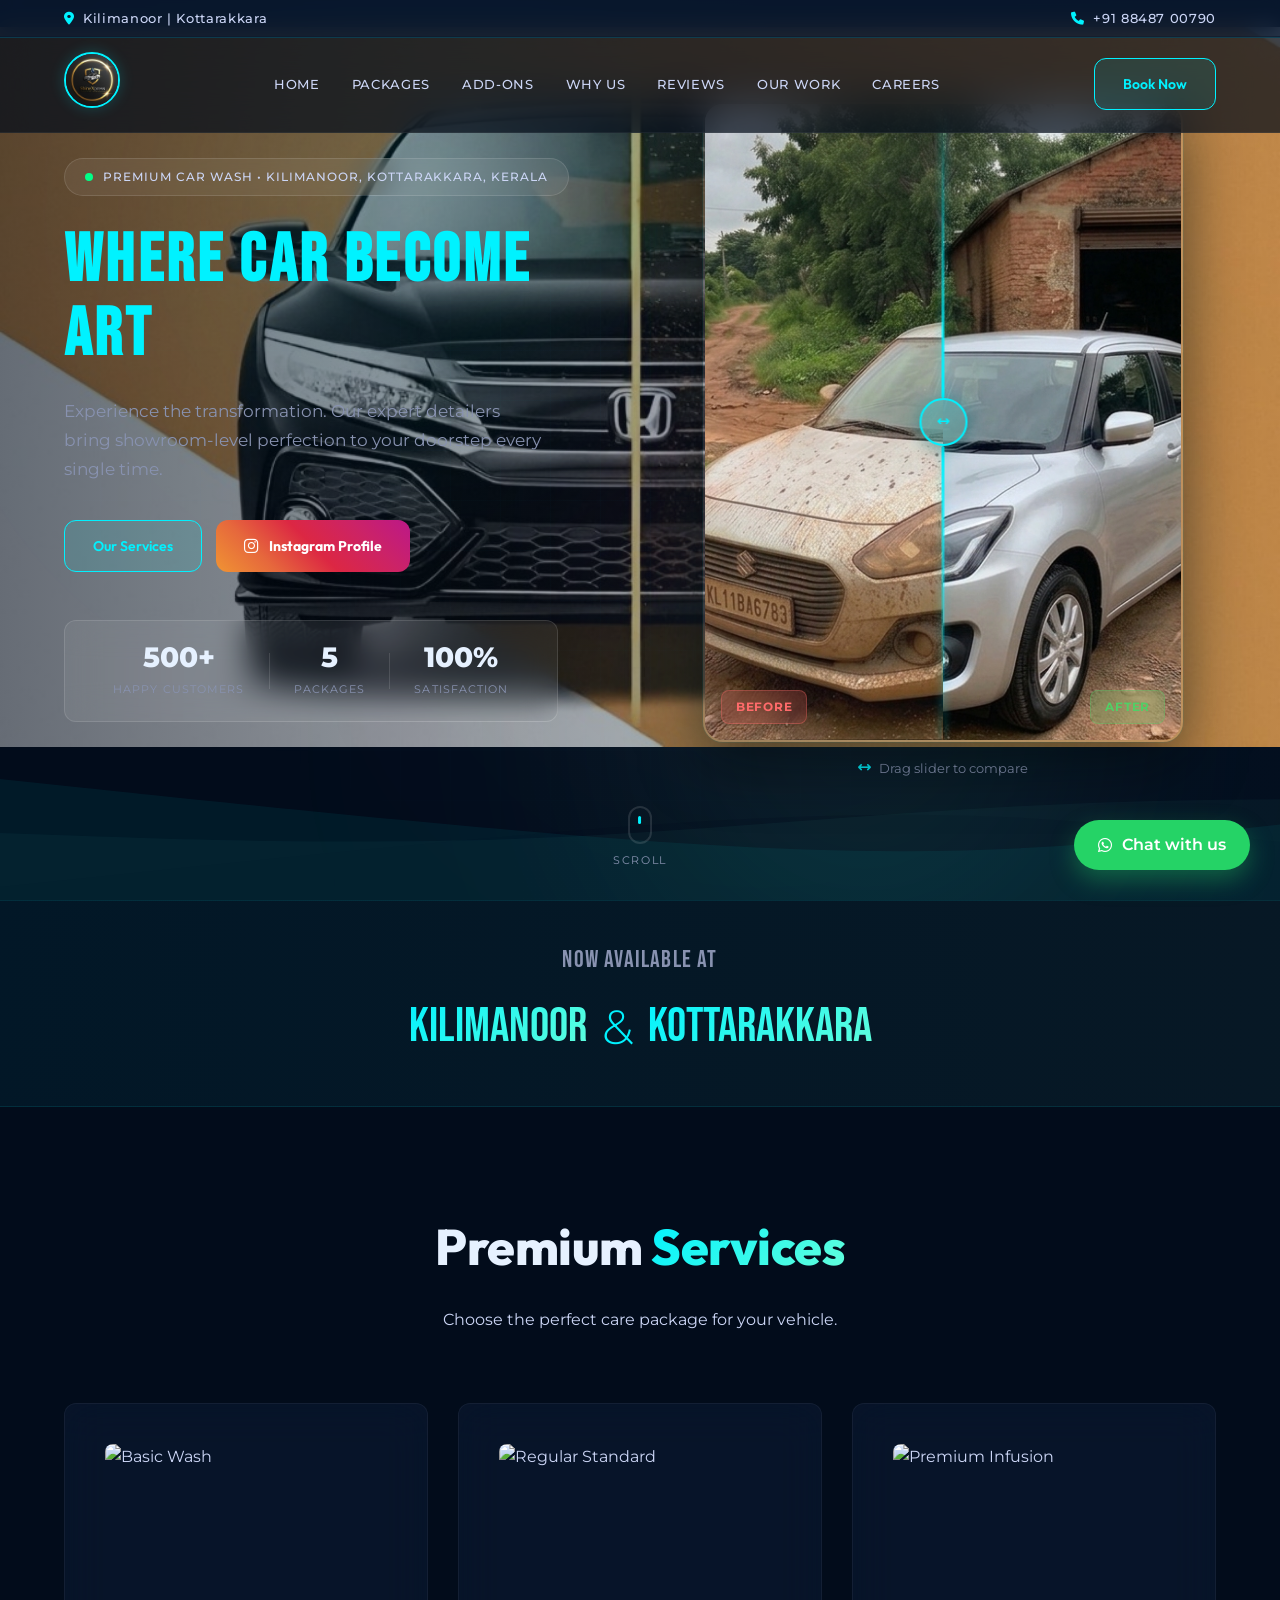
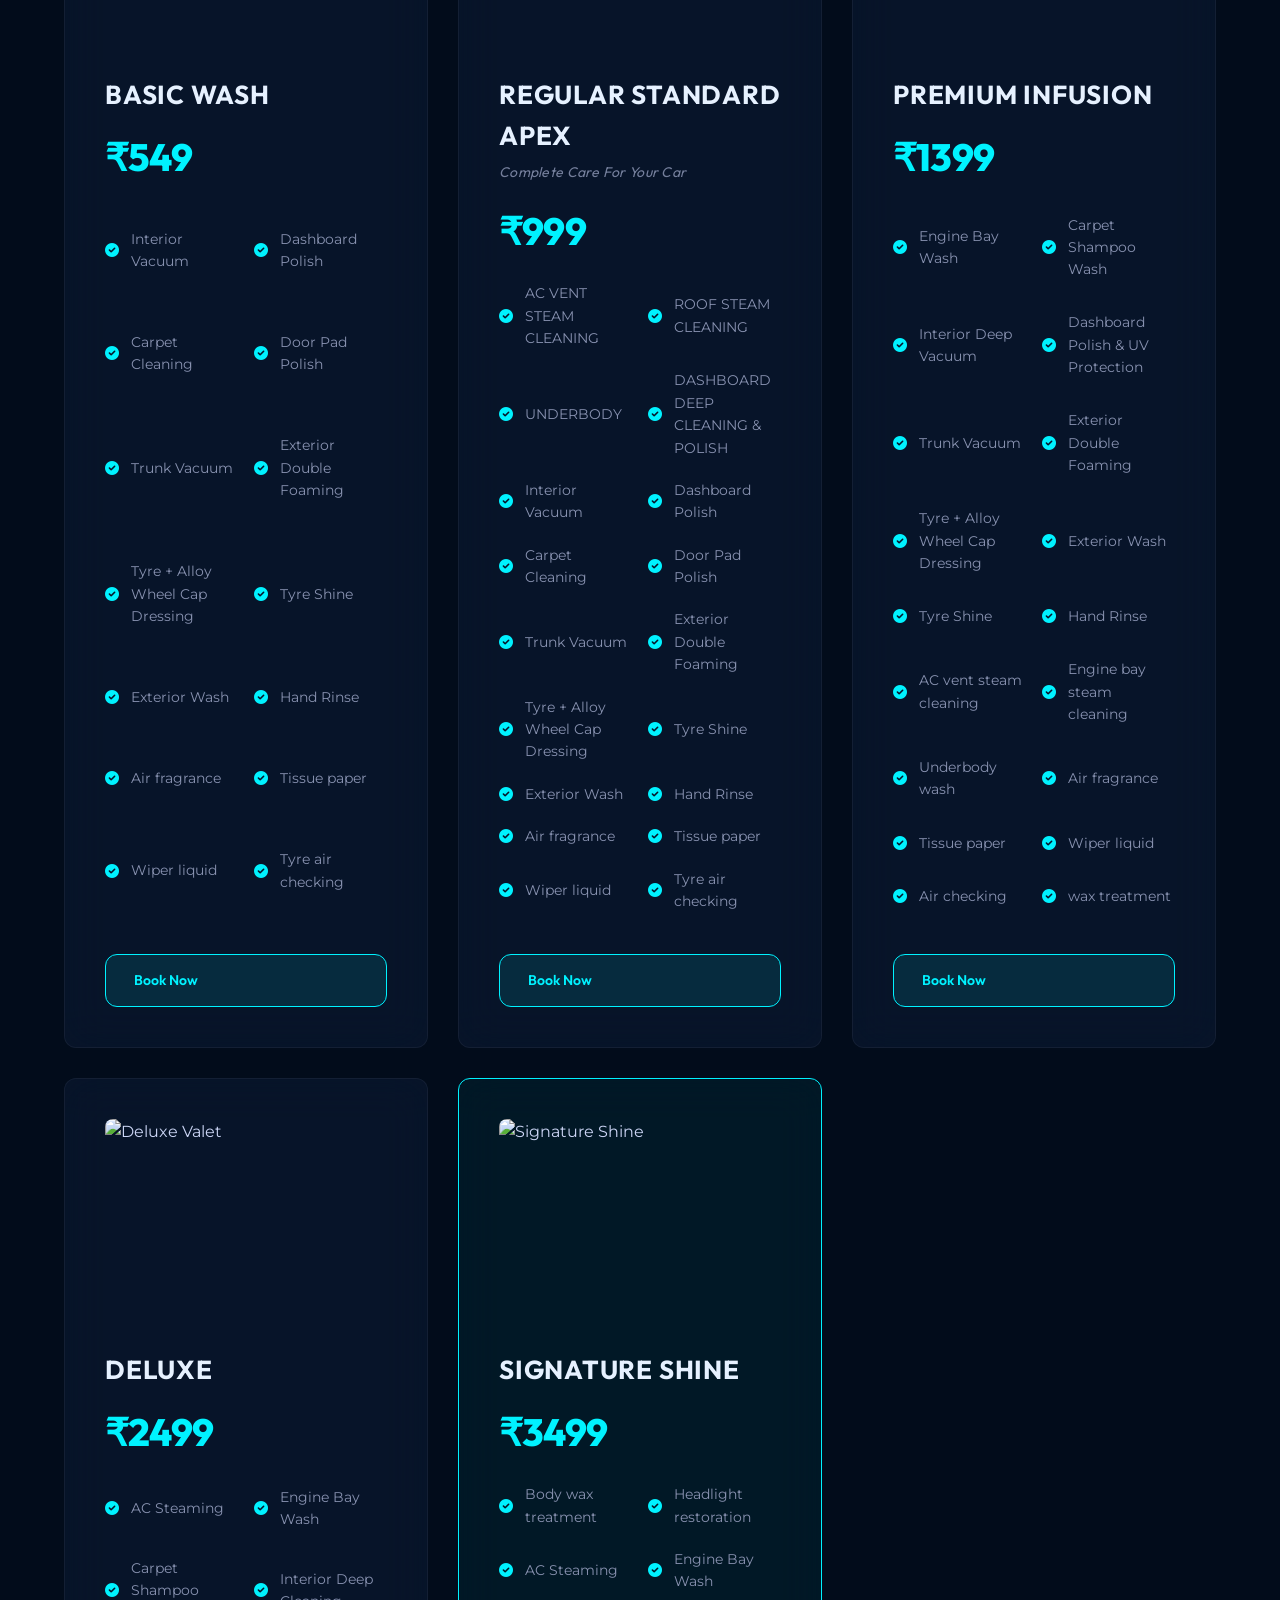
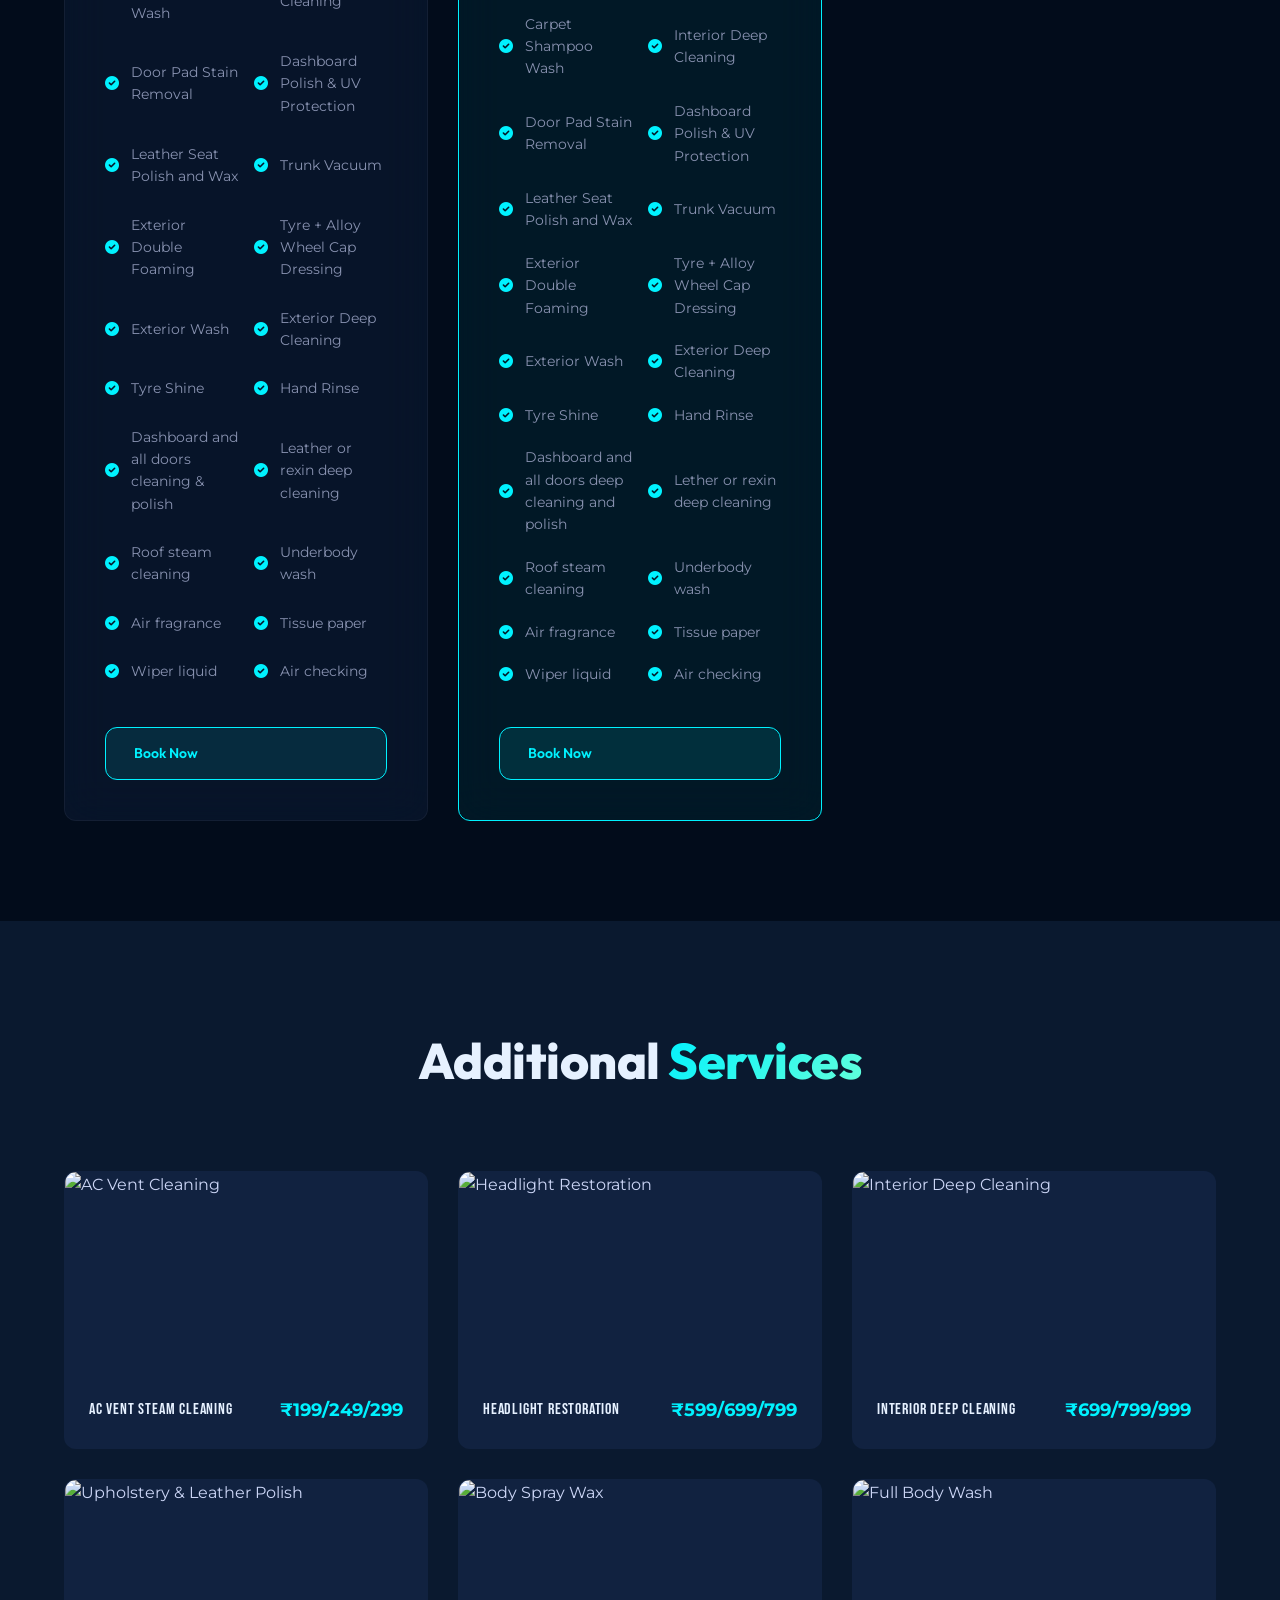
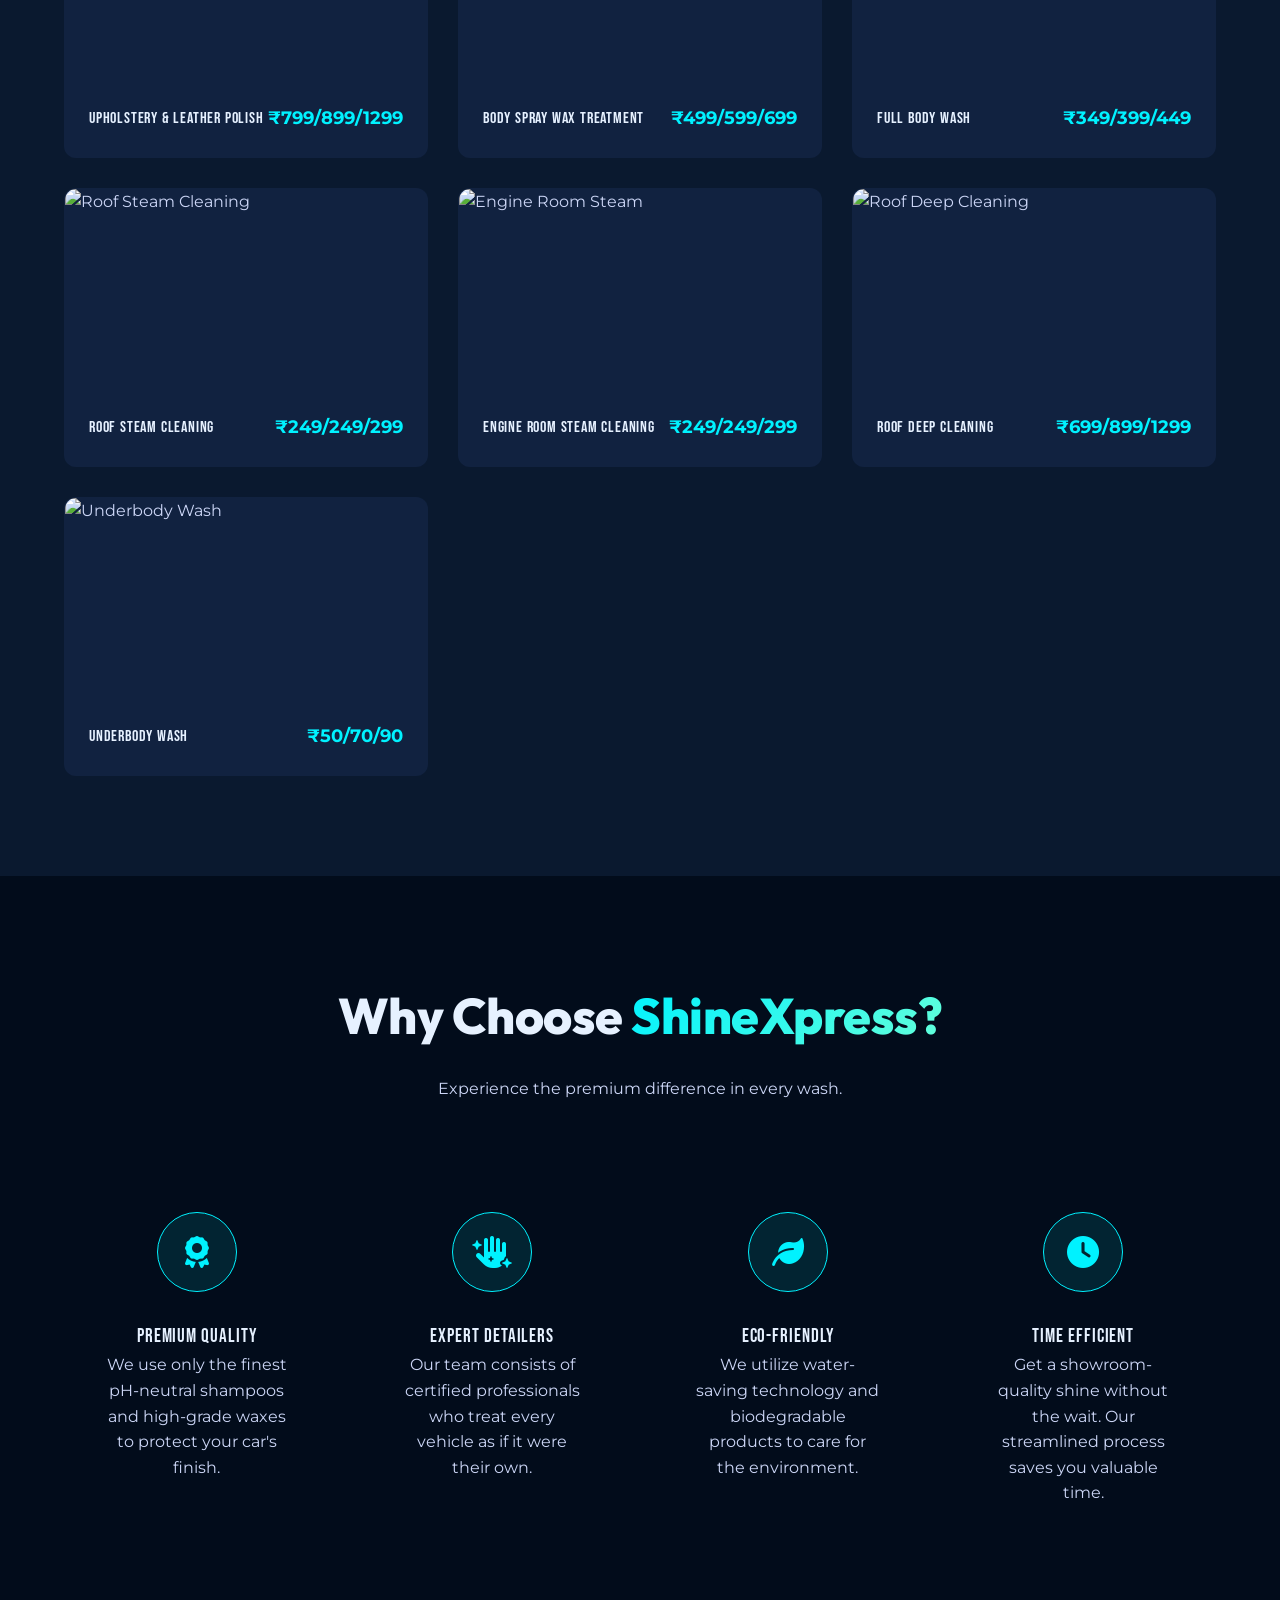
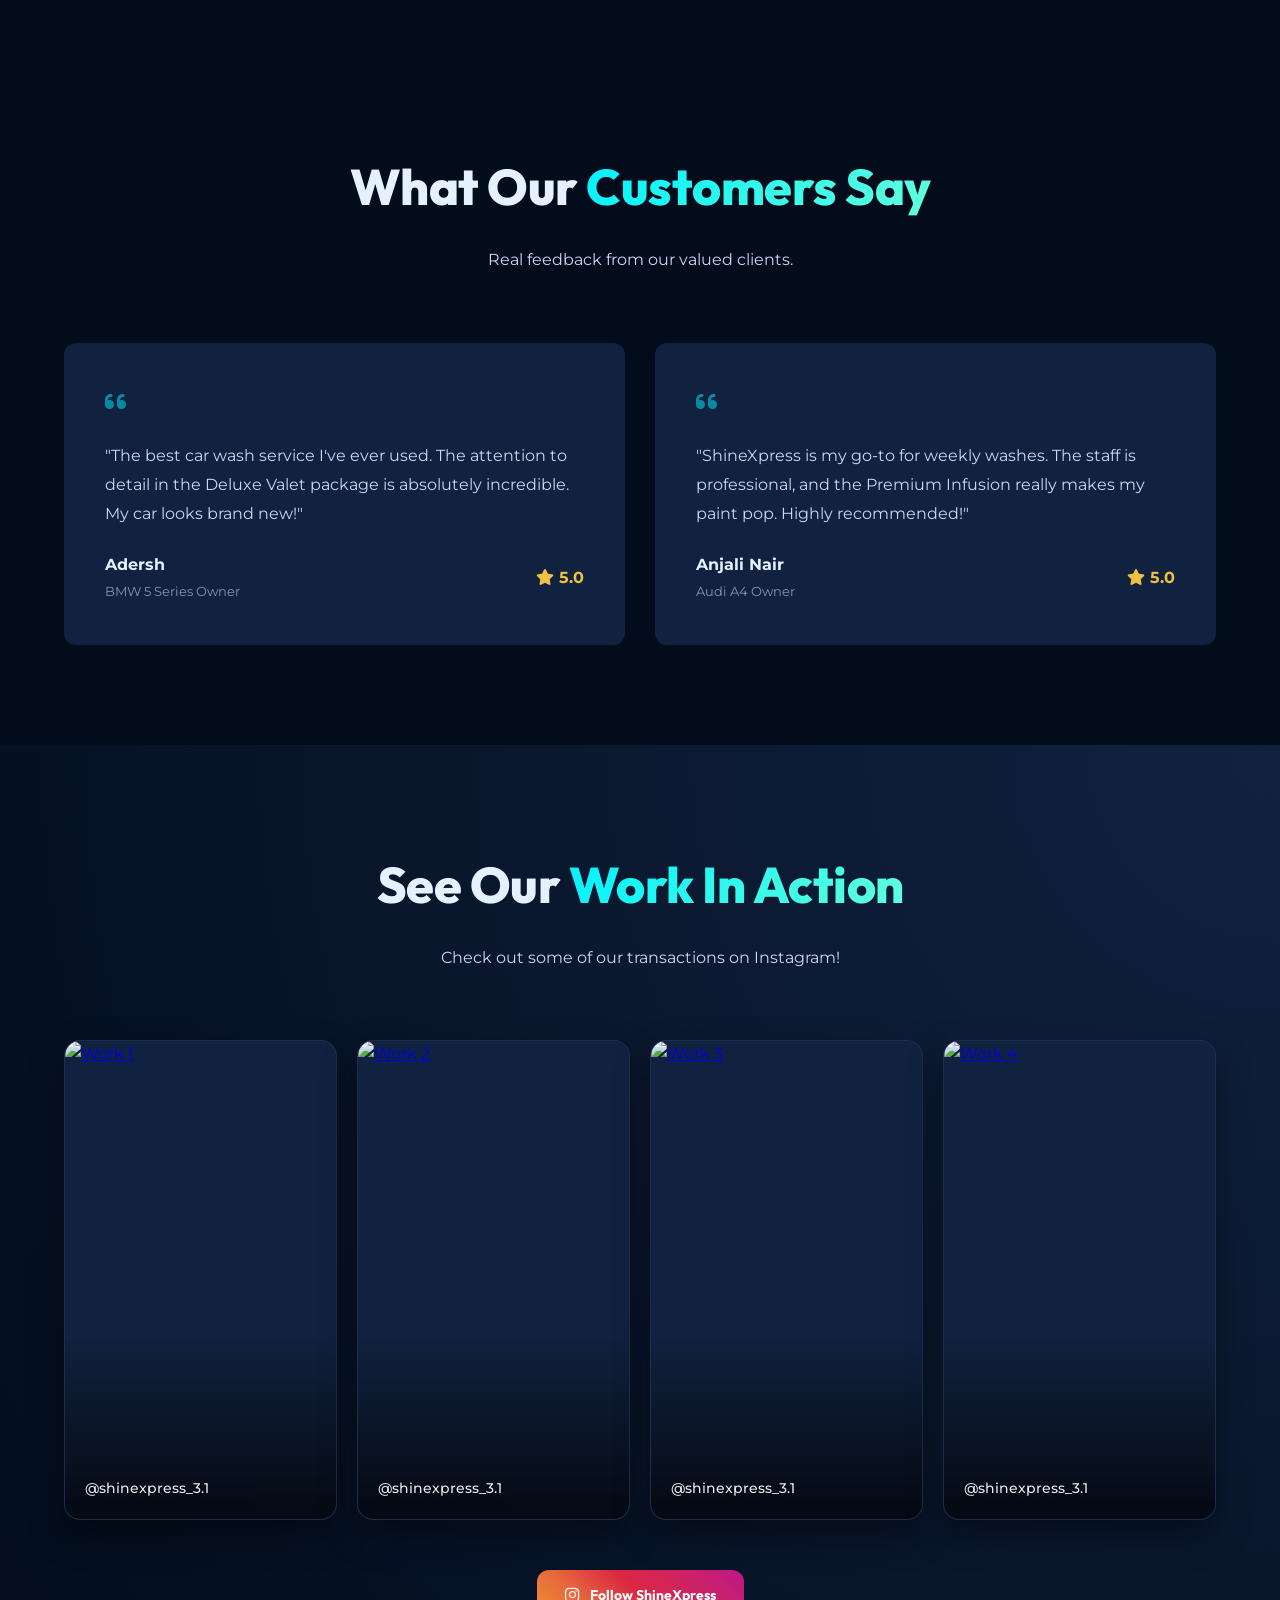
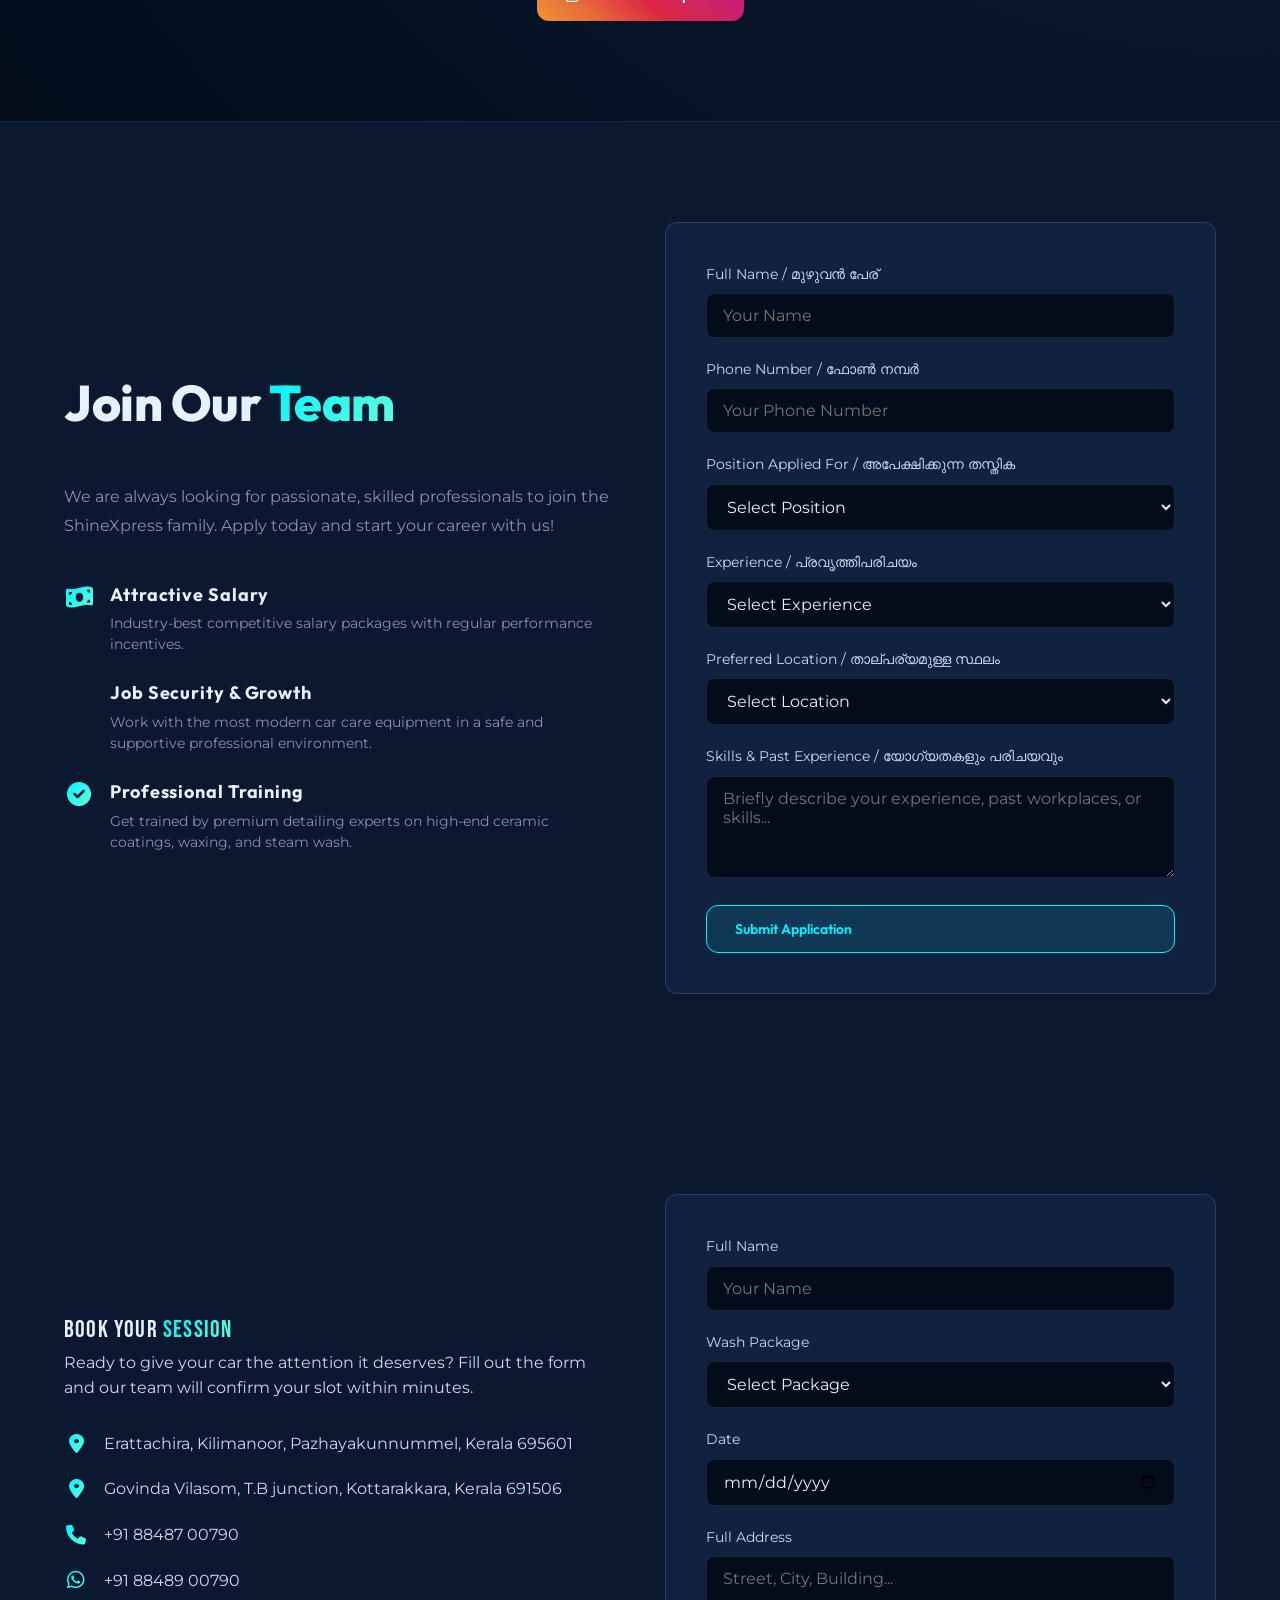
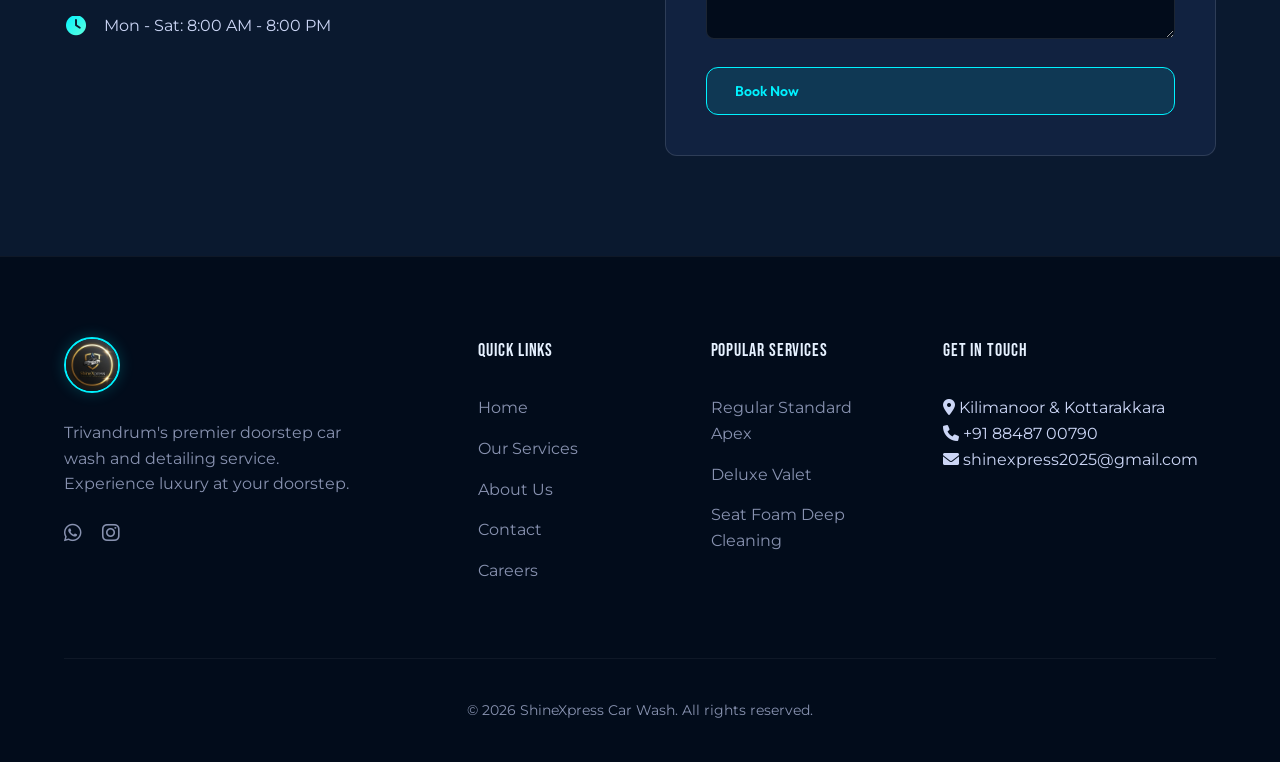
==== commit 295a601e: "Add files via upload" ====
--- a/index.html
+++ b/index.html
@@ -55,6 +55,7 @@
                 <li><a href="#why-us">Why Us</a></li>
                 <li><a href="#testimonials">Reviews</a></li>
                 <li><a href="#work">Our Work</a></li>
+                <li><a href="#careers">Careers</a></li>
                 <li class="mobile-only-btn"><a href="https://wa.me/918848900790" class="btn btn-primary" target="_blank">Book Now</a></li>
             </ul>
             <div class="nav-actions">
@@ -77,15 +78,7 @@
                 <div class="hero-glow-orb glow-magenta"></div>
             </div>
             
-            <!-- Twinkling Showroom Sparkles -->
-            <div class="shine-sparkles-container">
-                <div class="sparkle sparkle-1"></div>
-                <div class="sparkle sparkle-2"></div>
-                <div class="sparkle sparkle-3"></div>
-                <div class="sparkle sparkle-4"></div>
-                <div class="sparkle sparkle-5"></div>
-                <div class="sparkle sparkle-6"></div>
-            </div>
+
 
             <!-- Overlapping Premium Fluid Waves -->
             <div class="fluid-waves-container">
@@ -639,6 +632,92 @@
         </div>
     </section>
 
+    <!-- Careers Section -->
+    <section id="careers" class="careers-section">
+        <div class="container">
+            <div class="careers-container">
+                <div class="careers-info animate">
+                    <h2>Join Our <span class="gradient-text">Team</span></h2>
+                    <p>We are always looking for passionate, skilled professionals to join the ShineXpress family. Apply today and start your career with us!</p>
+                    
+                    <div class="careers-perks">
+                        <div class="perk-item">
+                            <i class="fas fa-money-bill-wave gradient-text"></i>
+                            <div>
+                                <h4>Attractive Salary</h4>
+                                <p>Industry-best competitive salary packages with regular performance incentives.</p>
+                            </div>
+                        </div>
+                        <div class="perk-item">
+                            <i class="fas fa-shield-halved gradient-text"></i>
+                            <div>
+                                <h4>Job Security & Growth</h4>
+                                <p>Work with the most modern car care equipment in a safe and supportive professional environment.</p>
+                            </div>
+                        </div>
+                        <div class="perk-item">
+                            <i class="fas fa-circle-check gradient-text"></i>
+                            <div>
+                                <h4>Professional Training</h4>
+                                <p>Get trained by premium detailing experts on high-end ceramic coatings, waxing, and steam wash.</p>
+                            </div>
+                        </div>
+                    </div>
+                </div>
+                
+                <div class="booking-form careers-form animate">
+                    <form id="careerForm">
+                        <div class="form-group">
+                            <label>Full Name / മുഴുവൻ പേര്</label>
+                            <input type="text" id="careerName" placeholder="Your Name" required>
+                        </div>
+                        <div class="form-group">
+                            <label>Phone Number / ഫോൺ നമ്പർ</label>
+                            <input type="tel" id="careerPhone" placeholder="Your Phone Number" required>
+                        </div>
+                        <div class="form-group">
+                            <label>Position Applied For / അപേക്ഷിക്കുന്ന തസ്തിക</label>
+                            <select id="careerPosition" required>
+                                <option value="">Select Position</option>
+                                <option value="Professional Detailer">Professional Detailer (ഡീറ്റെയ്‌ലർ)</option>
+                                <option value="Car Washer">Car Washer (കാർ വാഷർ)</option>
+                                <option value="Driver">Driver (ഡ്രൈവർ)</option>
+                                <option value="Workshop Supervisor">Workshop Supervisor (സൂപ്പർവൈസർ)</option>
+                                <option value="Customer Relations">Customer Relations (കസ്റ്റമർ റിലേഷൻസ്)</option>
+                                <option value="Other">Other / മറ്റുള്ളവ</option>
+                            </select>
+                        </div>
+                        <div class="form-group">
+                            <label>Experience / പ്രവൃത്തിപരിചയം</label>
+                            <select id="careerExperience" required>
+                                <option value="">Select Experience</option>
+                                <option value="Fresher / No Experience">Fresher / പരിചയമില്ലാത്തവർ</option>
+                                <option value="Under 1 Year">Under 1 Year (1 വർഷത്തിൽ താഴെ)</option>
+                                <option value="1-2 Years">1-2 Years (1-2 വർഷം)</option>
+                                <option value="3-5 Years">3-5 Years (3-5 വർഷം)</option>
+                                <option value="5+ Years">5+ Years (5 വർഷത്തിൽ കൂടുതൽ)</option>
+                            </select>
+                        </div>
+                        <div class="form-group">
+                            <label>Preferred Location / താല്പര്യമുള്ള സ്ഥലം</label>
+                            <select id="careerLocation" required>
+                                <option value="">Select Location</option>
+                                <option value="Kilimanoor">Kilimanoor (കിളിമാനൂർ)</option>
+                                <option value="Kottarakkara">Kottarakkara (കൊട്ടാരക്കര)</option>
+                                <option value="Any Location">Any / ഏതുമാകാം</option>
+                            </select>
+                        </div>
+                        <div class="form-group">
+                            <label>Skills & Past Experience / യോഗ്യതകളും പരിചയവും</label>
+                            <textarea id="careerDetails" rows="4" placeholder="Briefly describe your experience, past workplaces, or skills..." required></textarea>
+                        </div>
+                        <button type="submit" class="btn btn-primary" style="width: 100%;">Submit Application</button>
+                    </form>
+                </div>
+            </div>
+        </div>
+    </section>
+
     <!-- Booking Section -->
     <section id="booking" class="booking-section">
         <div class="container">
@@ -722,6 +801,7 @@
                         <li><a href="#services">Our Services</a></li>
                         <li><a href="#why-us">About Us</a></li>
                         <li><a href="#booking">Contact</a></li>
+                        <li><a href="#careers">Careers</a></li>
                     </ul>
                 </div>
                 <div class="footer-column">
--- a/style.css
+++ b/style.css
@@ -453,7 +453,7 @@
   align-items: center;
   position: relative;
   /* Blended overlay: dark navy glassmorphism layers to ensure maximum text readability and contrast */
-  background: linear-gradient(to right, rgba(2, 12, 27, 0.85) 0%, rgba(2, 12, 27, 0.7) 40%, rgba(10, 25, 47, 0.25) 100%),
+  background: linear-gradient(to right, rgba(2, 12, 27, 0.6) 0%, rgba(2, 12, 27, 0.4) 40%, rgba(10, 25, 47, 0.15) 100%),
               url('assets/images/hero_bg.jpg');
   background-size: contain;
   background-position: center 15%;
@@ -1632,6 +1632,81 @@
   100% { transform: translateX(-50%); }
 }
 
+/* Disable twinkling showroom sparkles / star animation */
+.shine-sparkles-container {
+  display: none !important;
+}
+
+/* ===================================================
+   CAREERS SECTION
+   =================================================== */
+.careers-section {
+  background: var(--bg-navy);
+  border-top: 1px solid rgba(255, 255, 255, 0.05);
+}
+
+.careers-container {
+  display: grid;
+  grid-template-columns: 1fr 1fr;
+  gap: 50px;
+  align-items: center;
+}
+
+.careers-info {
+  display: flex;
+  flex-direction: column;
+  gap: 20px;
+}
+
+.careers-info h2 {
+  font-family: 'Outfit', sans-serif;
+  font-weight: 800;
+  font-size: clamp(34px, 5vw, 50px);
+  margin-bottom: 20px;
+  letter-spacing: -0.01em;
+}
+
+.careers-info p {
+  color: var(--text-slate);
+  font-size: 16px;
+  line-height: 1.8;
+}
+
+.careers-perks {
+  margin-top: 20px;
+  display: flex;
+  flex-direction: column;
+  gap: 24px;
+}
+
+.perk-item {
+  display: flex;
+  align-items: flex-start;
+  gap: 16px;
+}
+
+.perk-item i {
+  font-size: 24px;
+  width: 30px;
+  text-align: center;
+  flex-shrink: 0;
+  margin-top: 4px;
+}
+
+.perk-item h4 {
+  font-family: 'Outfit', sans-serif;
+  font-size: 18px;
+  font-weight: 700;
+  color: var(--text-white);
+  margin-bottom: 4px;
+}
+
+.perk-item p {
+  font-size: 14px;
+  color: var(--text-slate);
+  line-height: 1.5;
+}
+
 
 /* ===================================================
    RESPONSIVE
@@ -1681,7 +1756,7 @@
     grid-template-columns: 1fr 1fr;
     gap: 30px;
   }
-  .booking-container {
+  .booking-container, .careers-container {
     grid-template-columns: 1fr;
   }
   .reels-grid {
@@ -1755,7 +1830,7 @@
     min-height: 100vh;
     padding: 110px 0 60px;
     background: 
-      linear-gradient(to bottom, rgba(2, 12, 27, 0.85) 0%, rgba(2, 12, 27, 0.7) 45%, rgba(10, 25, 47, 0.25) 100%),
+      linear-gradient(to bottom, rgba(2, 12, 27, 0.6) 0%, rgba(2, 12, 27, 0.4) 45%, rgba(10, 25, 47, 0.15) 100%),
       url('assets/images/hero_bg.jpg');
     background-size: contain;
     background-position: center 15%;
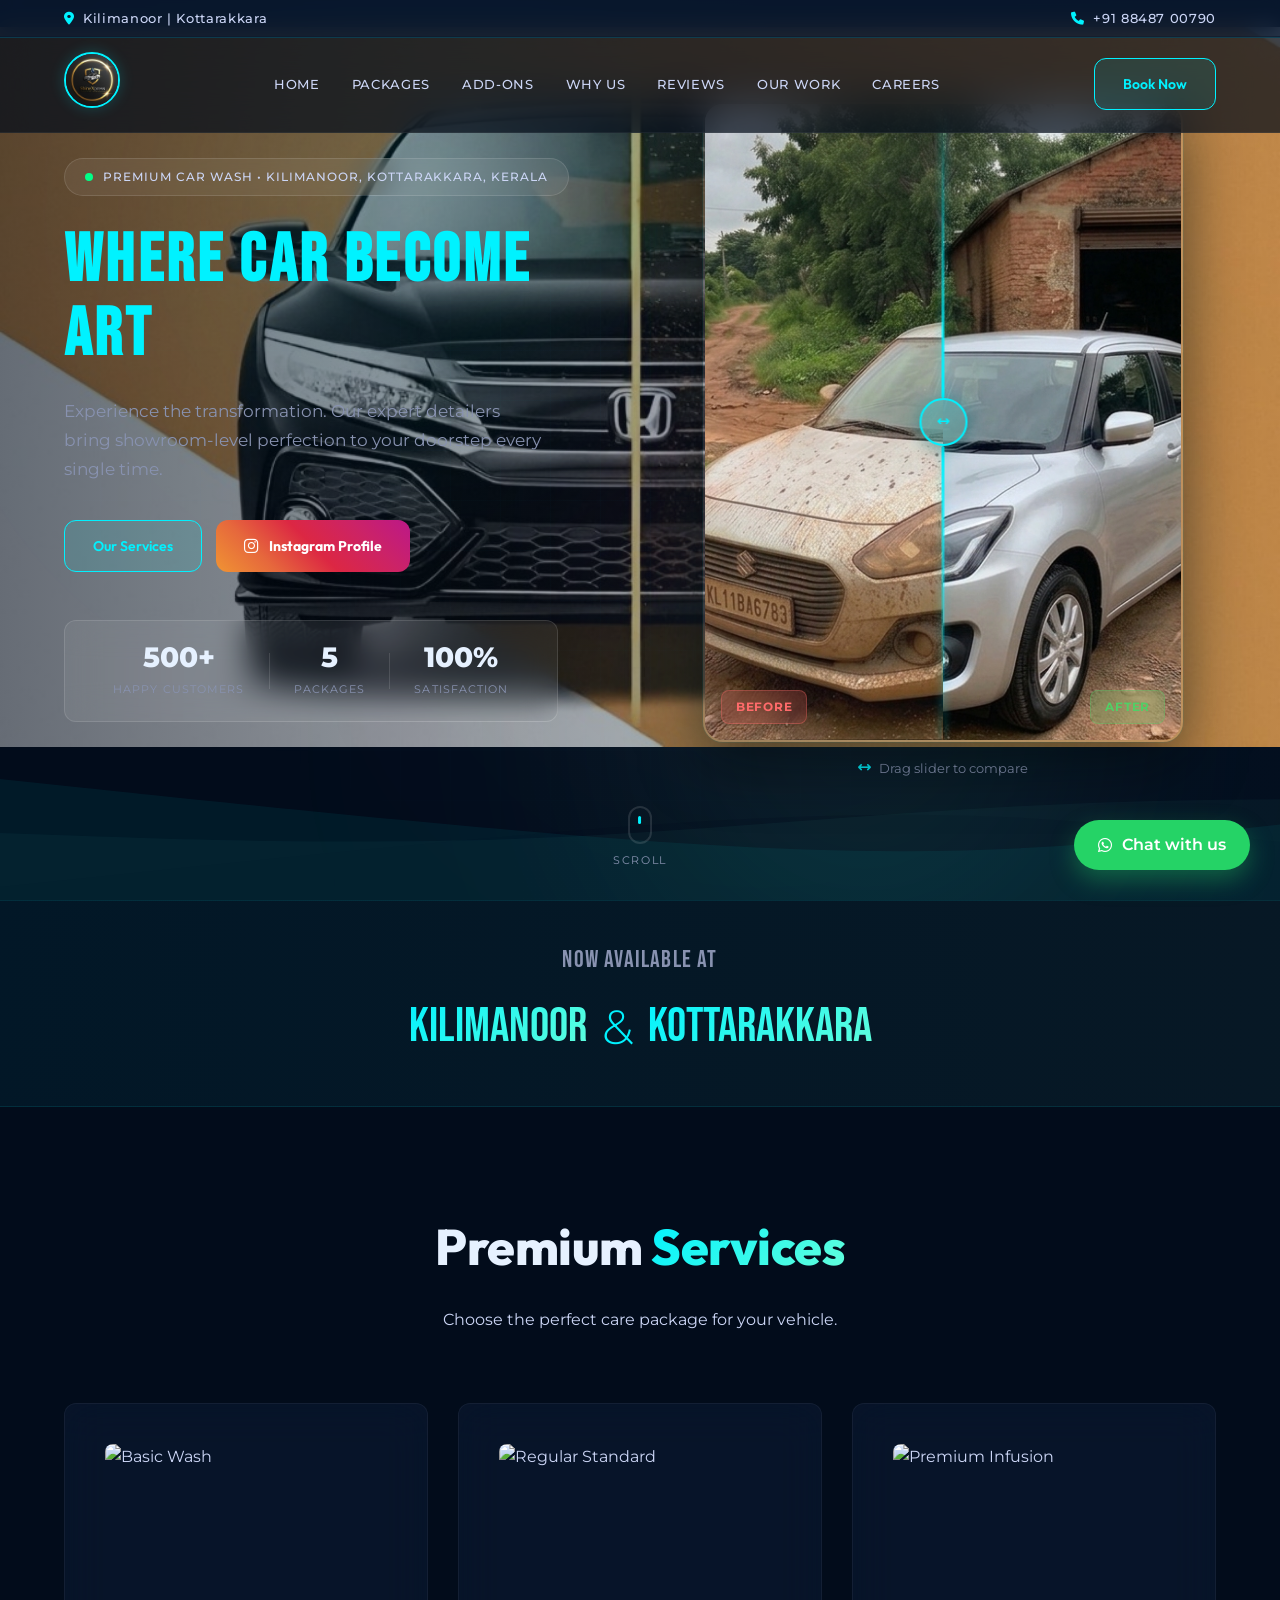
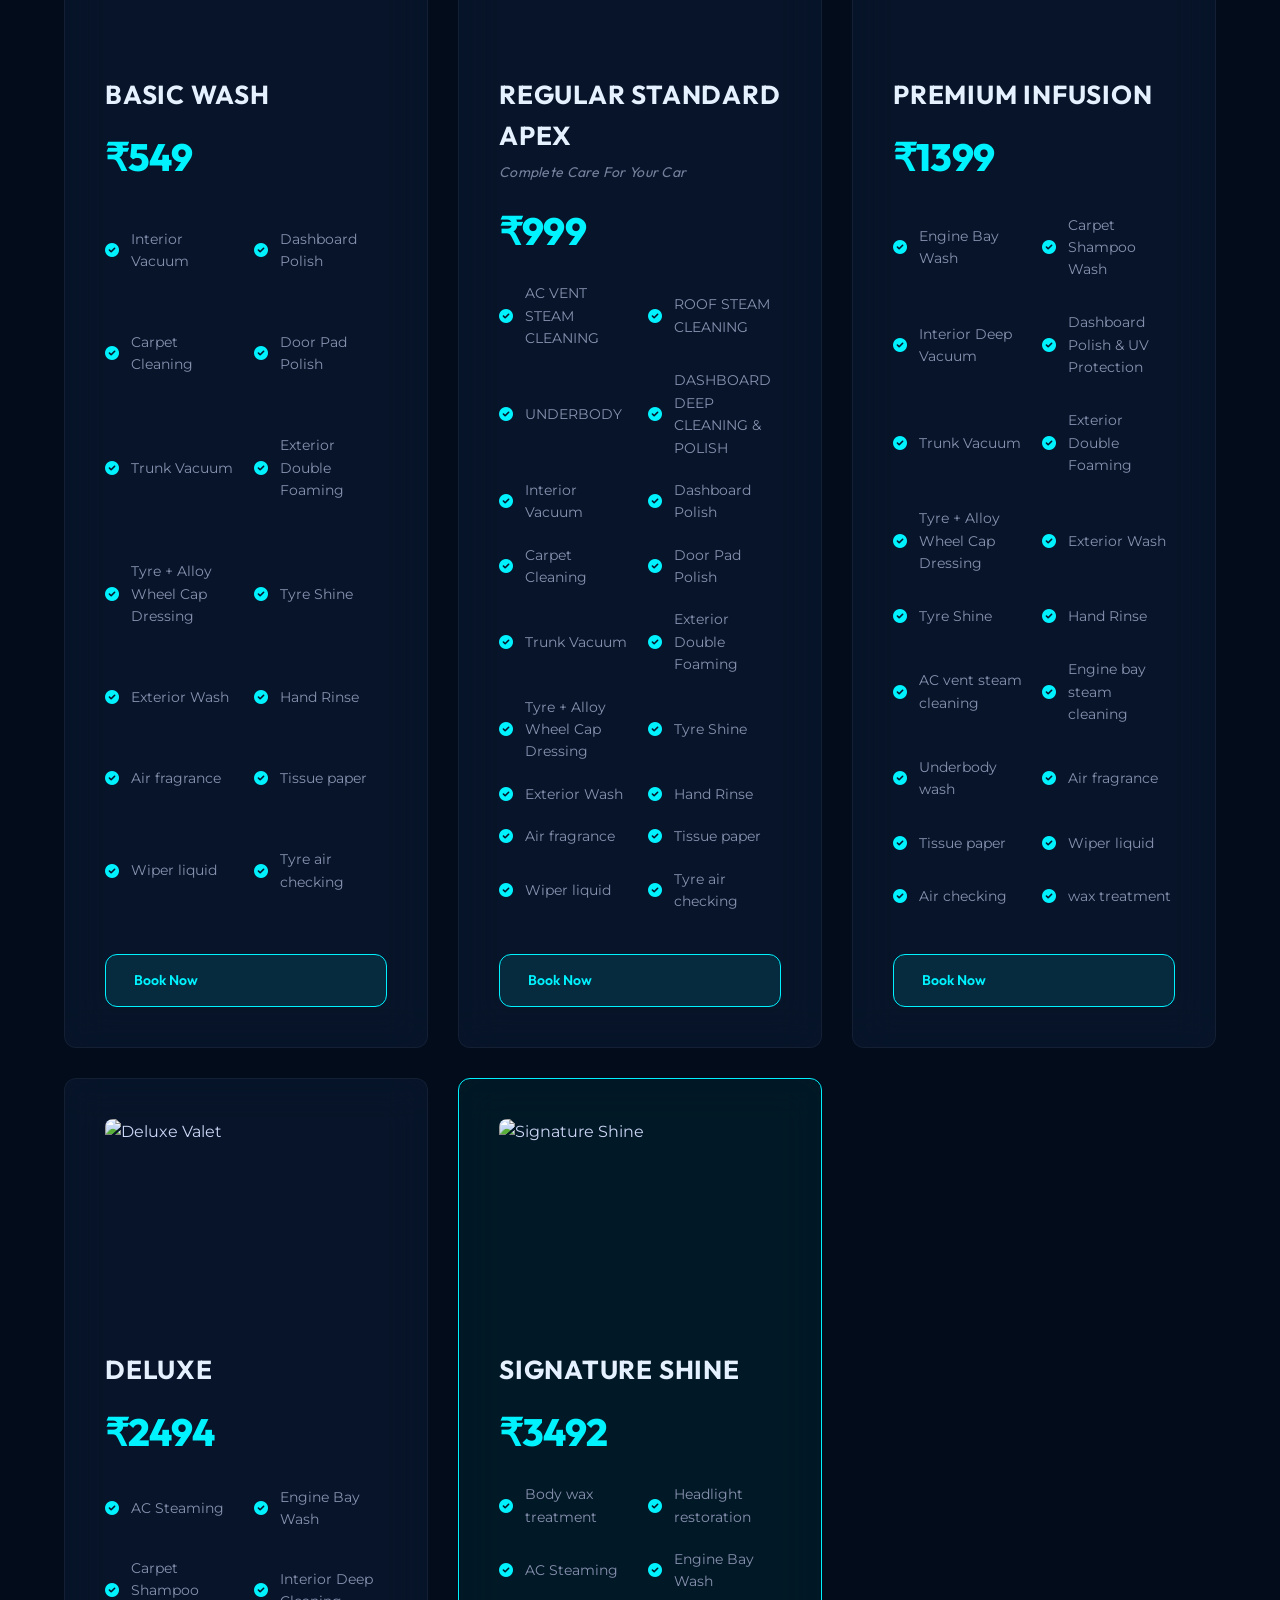
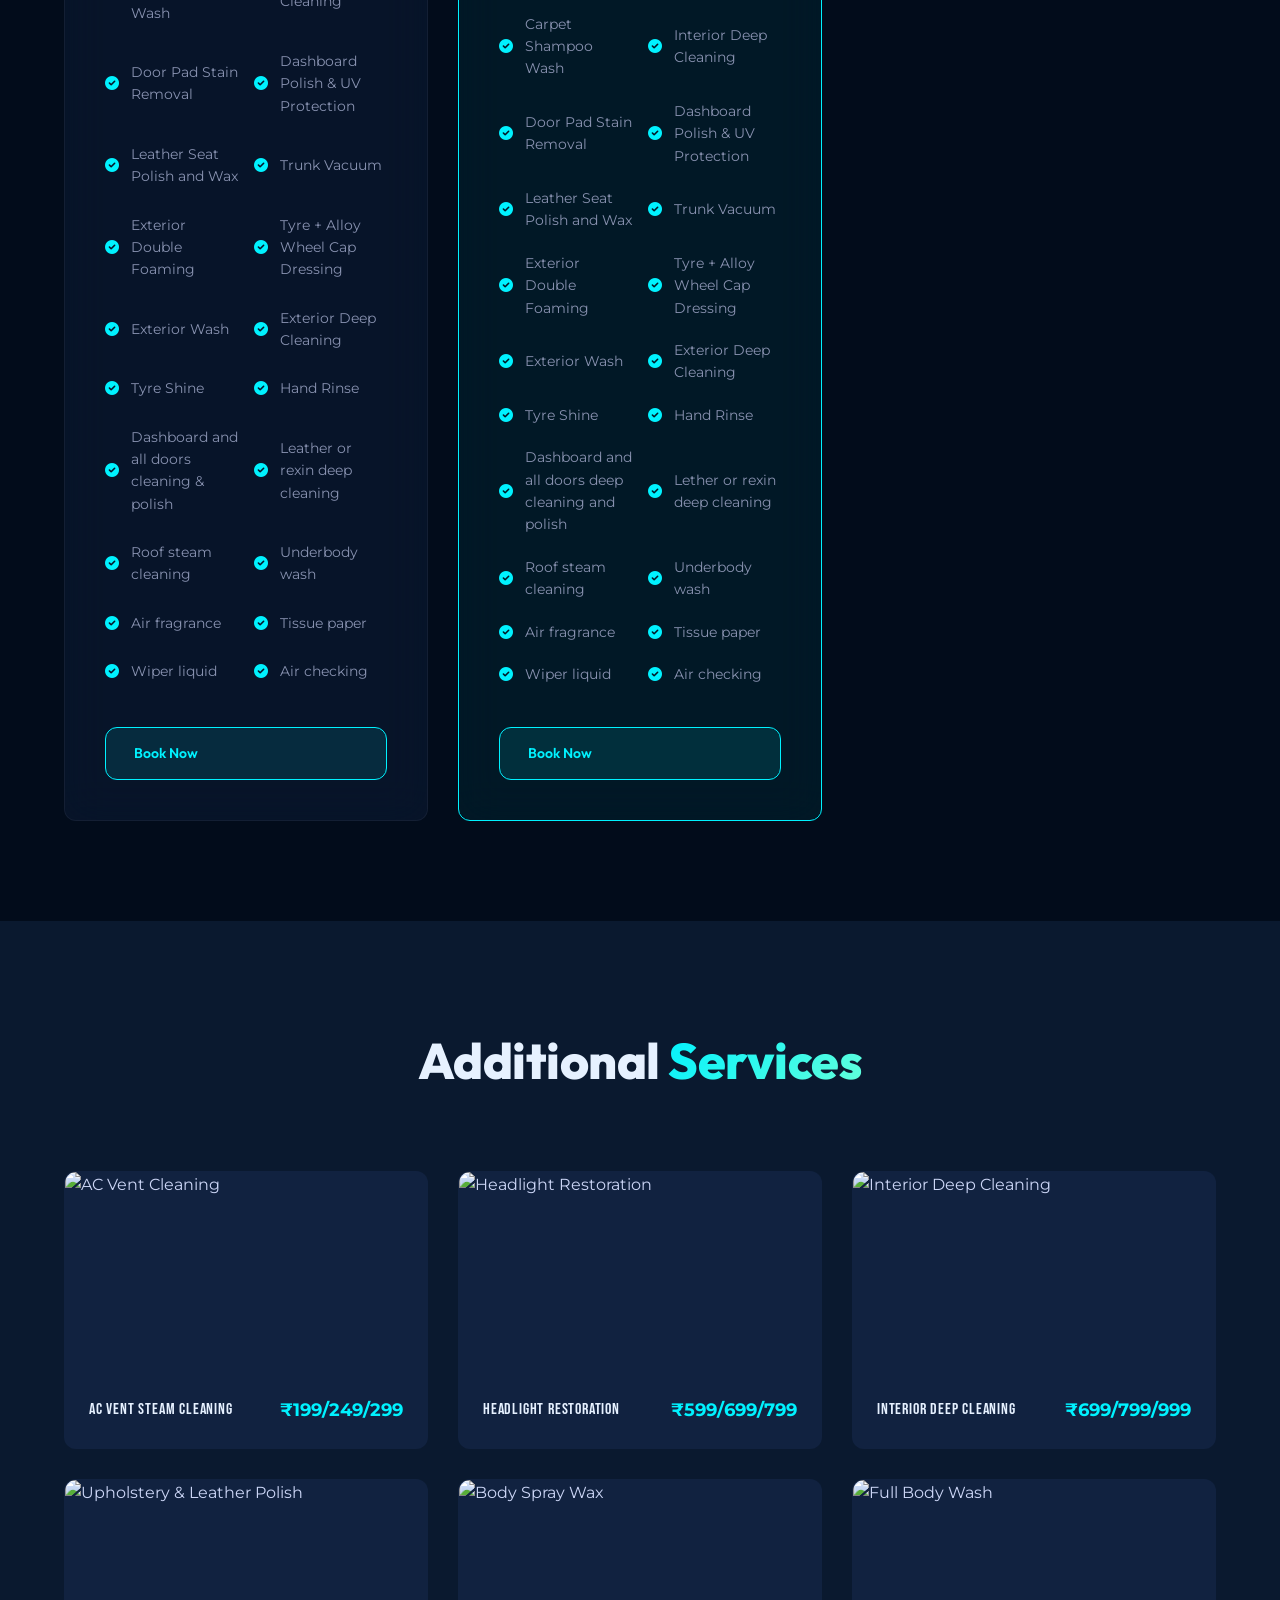
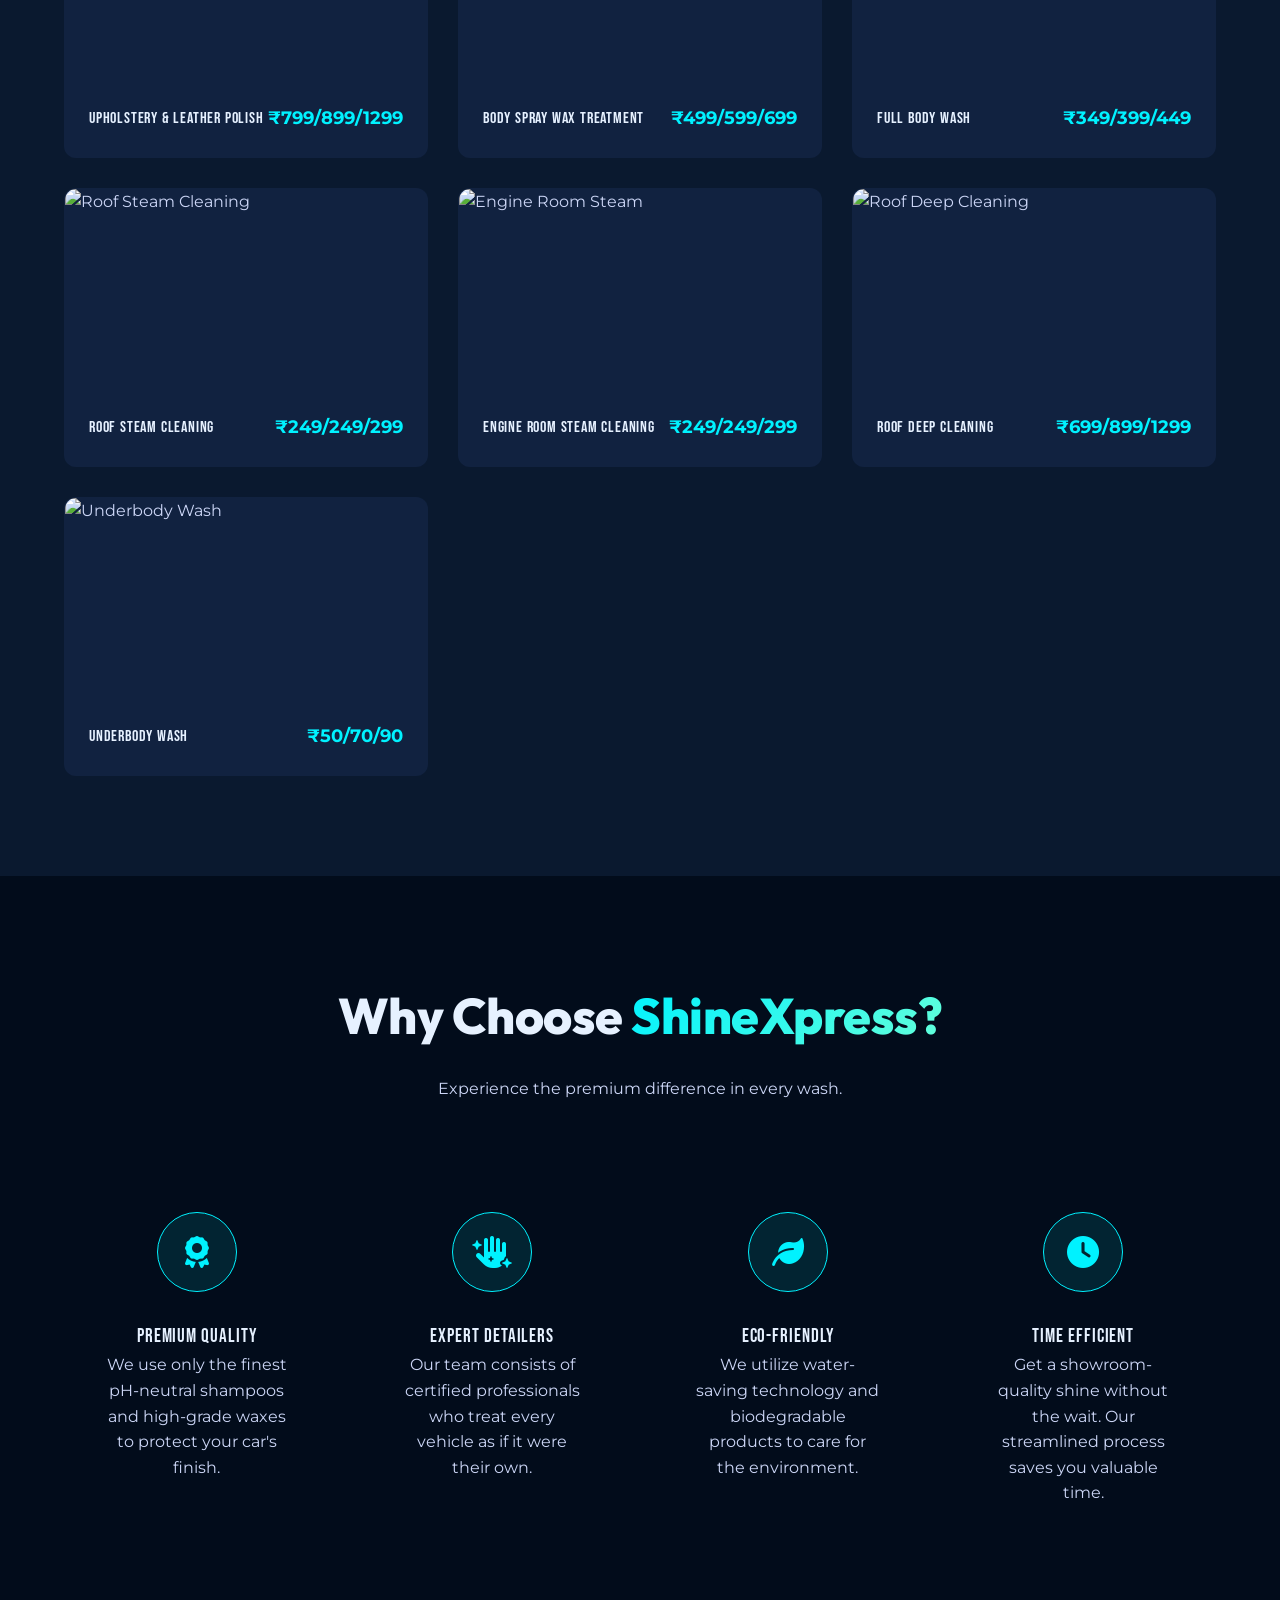
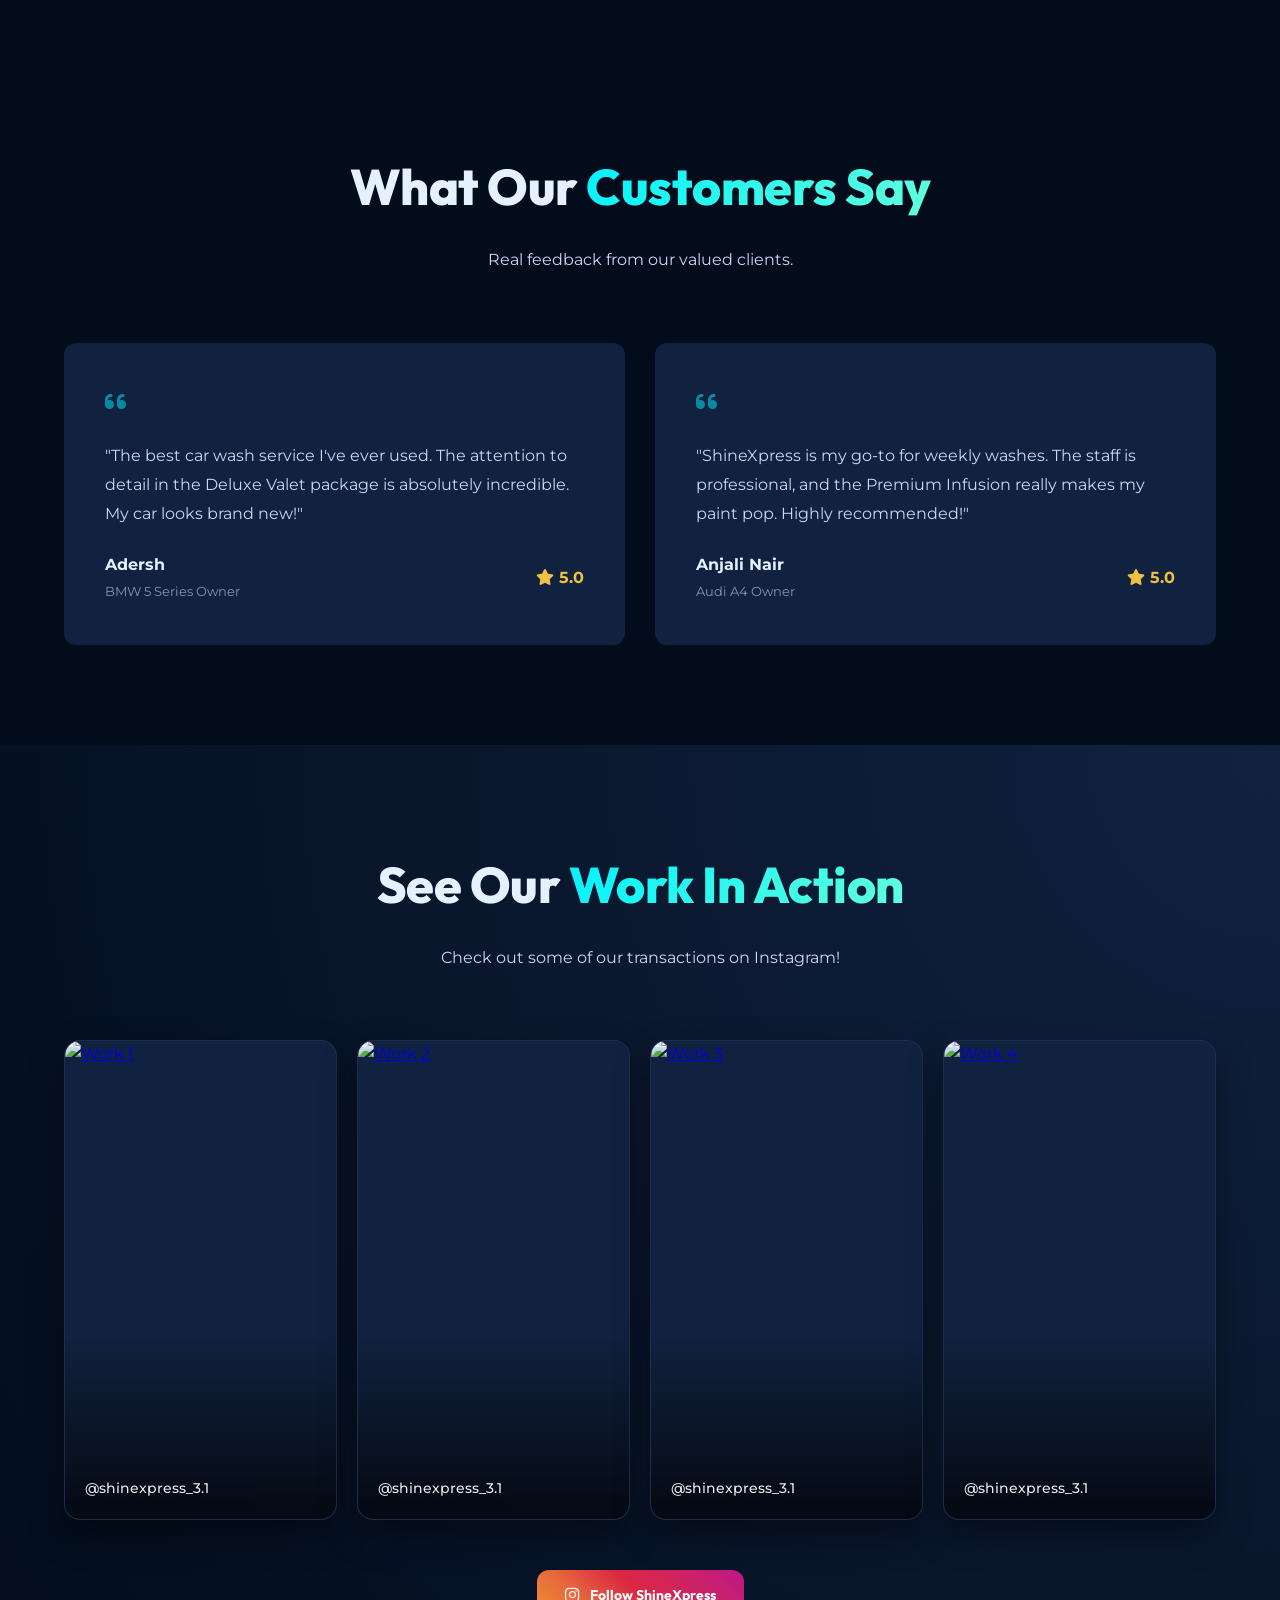
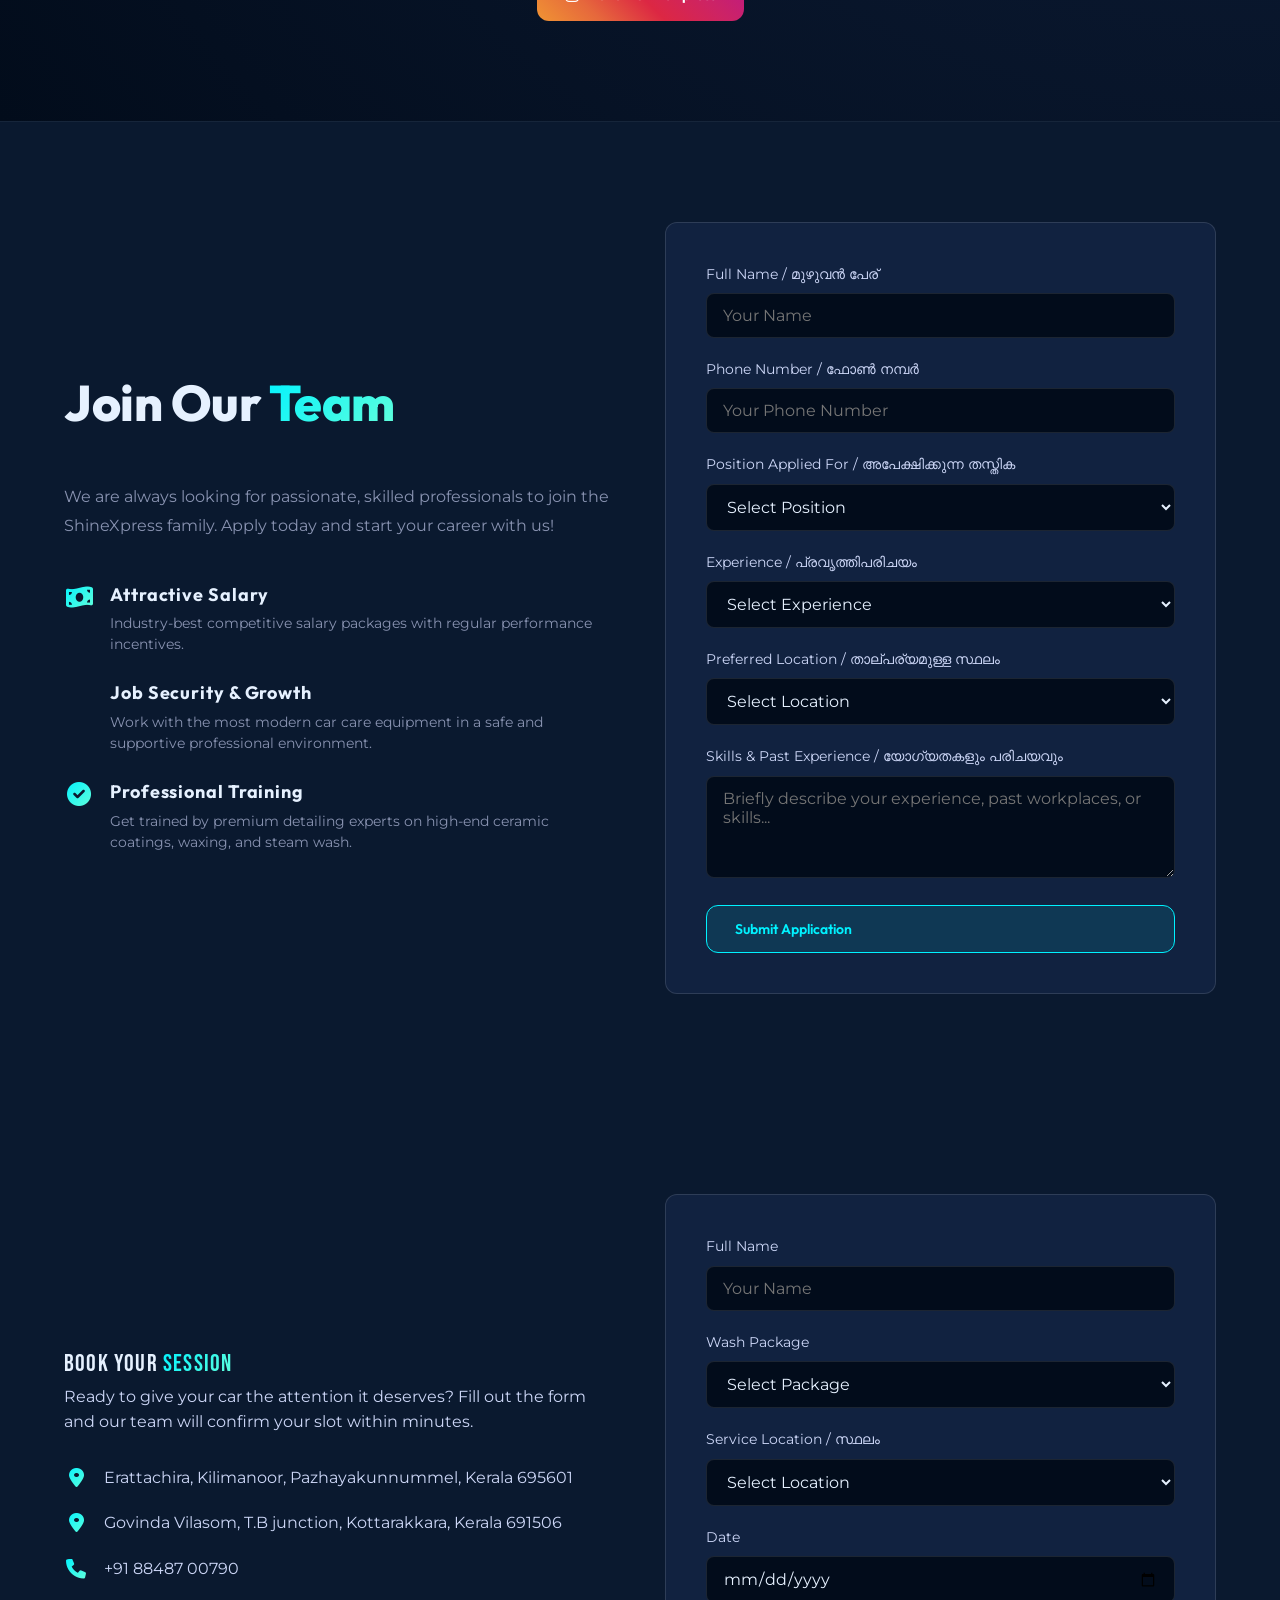
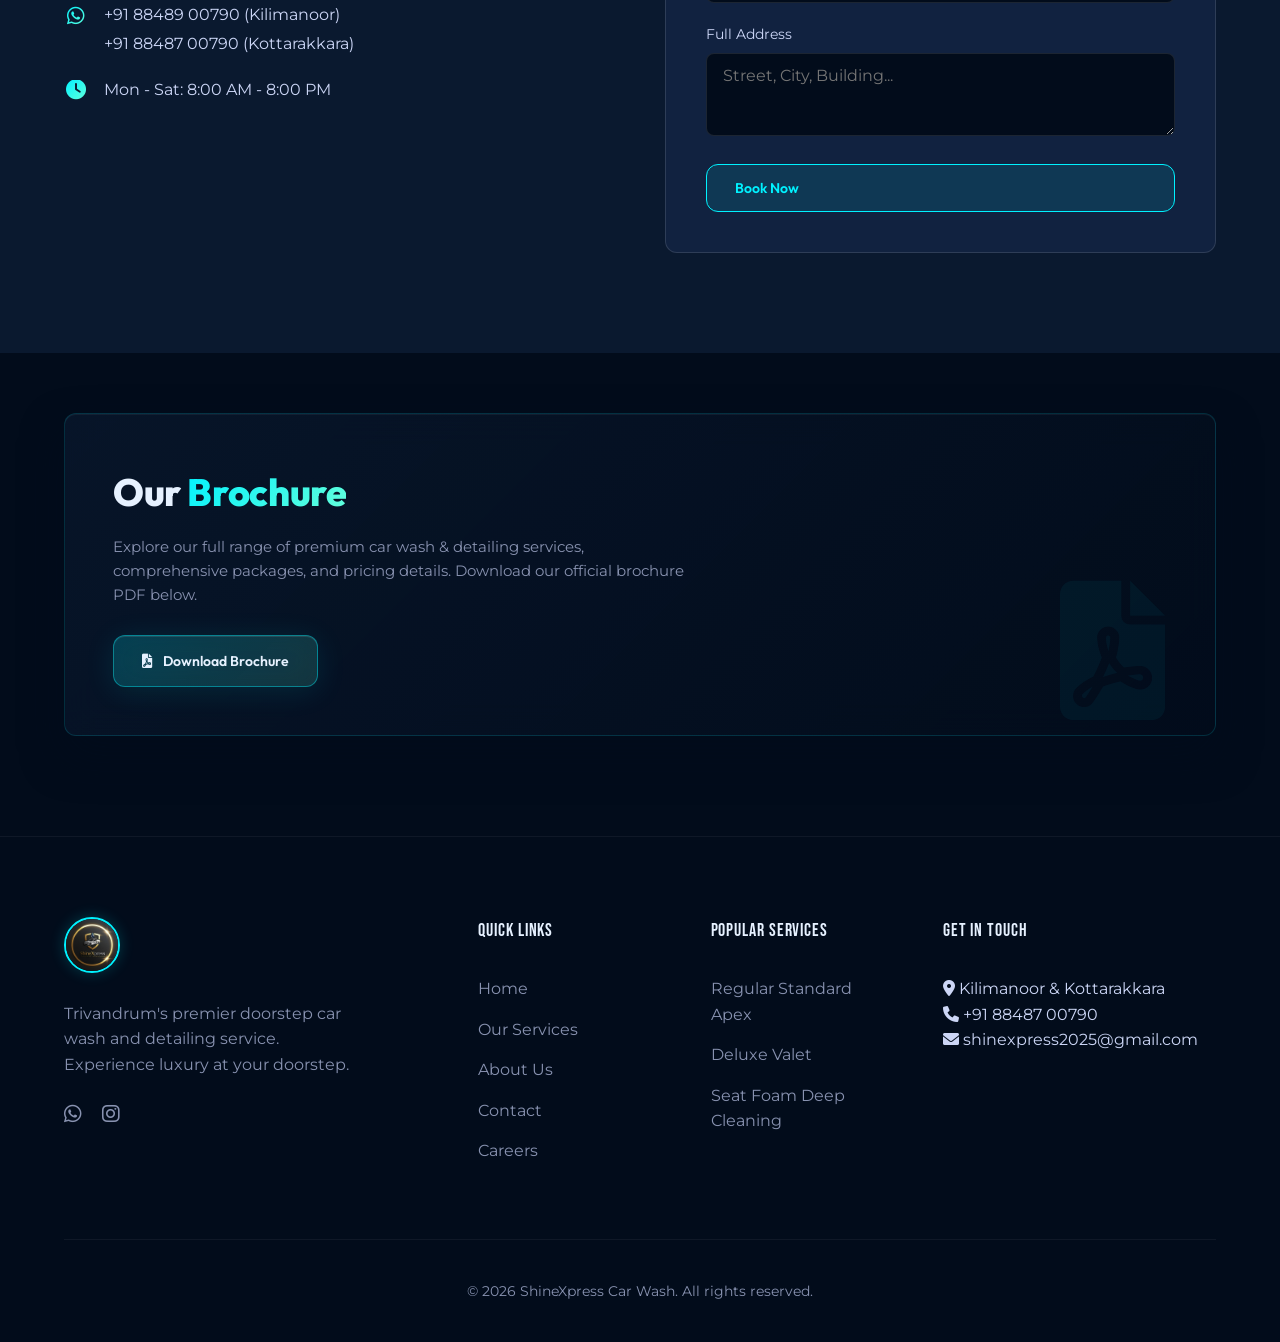
==== commit 9f42c18b: "Add files via upload" ====
--- a/index.html
+++ b/index.html
@@ -56,10 +56,10 @@
                 <li><a href="#testimonials">Reviews</a></li>
                 <li><a href="#work">Our Work</a></li>
                 <li><a href="#careers">Careers</a></li>
-                <li class="mobile-only-btn"><a href="https://wa.me/918848900790" class="btn btn-primary" target="_blank">Book Now</a></li>
+                <li class="mobile-only-btn"><a href="#" class="btn btn-primary trigger-whatsapp-modal">Book Now</a></li>
             </ul>
             <div class="nav-actions">
-                <a href="https://wa.me/918848900790" class="btn btn-primary desktop-only-btn" target="_blank">Book Now</a>
+                <a href="#" class="btn btn-primary desktop-only-btn trigger-whatsapp-modal">Book Now</a>
                 <button class="nav-toggle" id="navToggle" aria-label="Toggle navigation">
                     <i class="fas fa-bars"></i>
                 </button>
@@ -739,9 +739,12 @@
                             <i class="fas fa-phone gradient-text"></i>
                             <a href="tel:+918848700790">+91 88487 00790</a>
                         </div>
-                        <div class="booking-detail-item">
-                            <i class="fab fa-whatsapp gradient-text"></i>
-                            <a href="https://wa.me/918848900790" target="_blank">+91 88489 00790</a>
+                        <div class="booking-detail-item" style="align-items: flex-start;">
+                            <i class="fab fa-whatsapp gradient-text" style="margin-top: 4px;"></i>
+                            <div style="display: flex; flex-direction: column; gap: 4px;">
+                                <a href="https://wa.me/918848900790" target="_blank">+91 88489 00790 (Kilimanoor)</a>
+                                <a href="https://wa.me/918848700790" target="_blank">+91 88487 00790 (Kottarakkara)</a>
+                            </div>
                         </div>
                         <div class="booking-detail-item">
                             <i class="fas fa-clock gradient-text"></i>
@@ -768,6 +771,14 @@
                             </select>
                         </div>
                         <div class="form-group">
+                            <label>Service Location / സ്ഥലം</label>
+                            <select id="washLocation" required>
+                                <option value="">Select Location</option>
+                                <option value="Kilimanoor">Kilimanoor (കിളിമാനൂർ)</option>
+                                <option value="Kottarakkara">Kottarakkara (കൊട്ടാരക്കര)</option>
+                            </select>
+                        </div>
+                        <div class="form-group">
                             <label>Date</label>
                             <input type="date" id="date" required>
                         </div>
@@ -777,6 +788,24 @@
                         </div>
                         <button type="submit" class="btn btn-primary" style="width: 100%;">Book Now</button>
                     </form>
+                </div>
+            </div>
+        </div>
+    </section>
+
+    <!-- Brochure Section -->
+    <section id="brochure" class="brochure-section">
+        <div class="container">
+            <div class="brochure-card animate">
+                <div class="brochure-content">
+                    <h2>Our <span class="gradient-text">Brochure</span></h2>
+                    <p>Explore our full range of premium car wash & detailing services, comprehensive packages, and pricing details. Download our official brochure PDF below.</p>
+                    <a href="https://intellectual-blush-tz6rh0rz.edgeone.app/Brochure%20ShineXpress%20(1).pdf" class="btn btn-glass-primary" target="_blank" download="Brochure_ShineXpress.pdf">
+                        <i class="fas fa-file-pdf"></i> Download Brochure
+                    </a>
+                </div>
+                <div class="brochure-icon-wrap">
+                    <i class="fas fa-file-pdf brochure-bg-icon"></i>
                 </div>
             </div>
         </div>
@@ -790,7 +819,7 @@
                     <div class="logo"><img src="assets/images/logo_3d.png" alt="Logo"></div>
                     <p class="footer-desc">Trivandrum's premier doorstep car wash and detailing service. Experience luxury at your doorstep.</p>
                     <div class="footer-socials">
-                        <a href="https://wa.me/918848900790" target="_blank"><i class="fab fa-whatsapp"></i></a>
+                        <a href="#" class="trigger-whatsapp-modal"><i class="fab fa-whatsapp"></i></a>
                         <a href="https://www.instagram.com/shinexpress_3.1?igsh=MWdwNXVkYThrdHdveQ==" target="_blank"><i class="fab fa-instagram"></i></a>
                     </div>
                 </div>
@@ -825,10 +854,34 @@
         </div>
     </footer>
 
-    <a href="https://wa.me/918848900790" class="whatsapp-float" target="_blank">
+    <a href="#" class="whatsapp-float trigger-whatsapp-modal">
         <i class="fab fa-whatsapp"></i>
         <span>Chat with us</span>
     </a>
+
+    <!-- WhatsApp Contact Selection Modal -->
+    <div id="whatsappModal" class="wa-modal">
+        <div class="wa-modal-content animate">
+            <button class="wa-modal-close" id="closeWaModal" aria-label="Close modal">&times;</button>
+            <div class="wa-modal-header">
+                <i class="fab fa-whatsapp wa-logo-icon"></i>
+                <h3>Select Branch / സ്ഥലം തിരഞ്ഞെടുക്കുക</h3>
+                <p>Connect with our respective branch on WhatsApp to proceed</p>
+            </div>
+            <div class="wa-modal-body">
+                <a href="https://wa.me/918848900790" target="_blank" class="wa-branch-btn" id="waLinkKilimanoor">
+                    <span class="branch-name">Kilimanoor (കിളിമാനൂർ)</span>
+                    <span class="branch-phone">+91 88489 00790</span>
+                    <i class="fas fa-chevron-right"></i>
+                </a>
+                <a href="https://wa.me/918848700790" target="_blank" class="wa-branch-btn" id="waLinkKottarakkara">
+                    <span class="branch-name">Kottarakkara (കൊട്ടാരക്കര)</span>
+                    <span class="branch-phone">+91 88487 00790</span>
+                    <i class="fas fa-chevron-right"></i>
+                </a>
+            </div>
+        </div>
+    </div>
 
     <script src="script.js"></script>
     <script>
--- a/style.css
+++ b/style.css
@@ -2120,3 +2120,239 @@
     max-width: 260px;
   }
 }
+
+/* ===================================================
+   PDF BROCHURE SECTION STYLES
+   =================================================== */
+.brochure-section {
+  padding: 60px 0 100px 0;
+  position: relative;
+}
+
+.brochure-card {
+  background: linear-gradient(135deg, rgba(10, 25, 47, 0.7), rgba(2, 12, 27, 0.85));
+  backdrop-filter: blur(var(--glass-blur));
+  -webkit-backdrop-filter: blur(var(--glass-blur));
+  border: 1px solid rgba(0, 242, 255, 0.15);
+  border-radius: var(--border-radius);
+  padding: 48px;
+  display: flex;
+  justify-content: space-between;
+  align-items: center;
+  position: relative;
+  overflow: hidden;
+  box-shadow: 0 20px 40px rgba(2, 12, 27, 0.5), 
+              inset 0 1px 0 rgba(255, 255, 255, 0.05);
+  transition: transform 0.4s cubic-bezier(0.165, 0.84, 0.44, 1),
+              border-color 0.4s ease,
+              box-shadow 0.4s ease;
+}
+
+.brochure-card:hover {
+  transform: translateY(-5px);
+  border-color: var(--primary);
+  box-shadow: 0 30px 60px rgba(0, 242, 255, 0.12),
+              inset 0 1px 0 rgba(255, 255, 255, 0.1);
+}
+
+.brochure-content {
+  max-width: 65%;
+  z-index: 2;
+}
+
+.brochure-content h2 {
+  font-family: 'Outfit', sans-serif;
+  font-weight: 800;
+  font-size: clamp(28px, 4vw, 38px);
+  margin-bottom: 12px;
+  letter-spacing: -0.01em;
+  text-transform: none;
+}
+
+.brochure-content p {
+  color: var(--text-slate);
+  margin-bottom: 28px;
+  font-size: 15px;
+  line-height: 1.6;
+  max-width: 580px;
+}
+
+.brochure-icon-wrap {
+  position: absolute;
+  right: 50px;
+  bottom: -30px;
+  font-size: 140px;
+  color: rgba(0, 242, 255, 0.05);
+  z-index: 1;
+  transition: transform 0.6s cubic-bezier(0.175, 0.885, 0.32, 1.275), 
+              color 0.4s ease;
+  pointer-events: none;
+}
+
+.brochure-card:hover .brochure-icon-wrap {
+  transform: scale(1.15) rotate(-8deg);
+  color: rgba(0, 242, 255, 0.15);
+}
+
+@media (max-width: 768px) {
+  .brochure-card {
+    flex-direction: column;
+    text-align: center;
+    padding: 40px 24px;
+  }
+  .brochure-content {
+    max-width: 100%;
+    margin-bottom: 0;
+  }
+  .brochure-content p {
+    margin-bottom: 24px;
+  }
+  .brochure-icon-wrap {
+    position: relative;
+    right: auto;
+    bottom: auto;
+    font-size: 90px;
+    margin-top: 24px;
+    display: inline-block;
+    color: rgba(0, 242, 255, 0.1);
+  }
+}
+
+/* ===================================================
+   WHATSAPP MODAL STYLING
+   =================================================== */
+.wa-modal {
+  position: fixed;
+  top: 0;
+  left: 0;
+  width: 100%;
+  height: 100%;
+  background-color: rgba(2, 12, 27, 0.85);
+  backdrop-filter: blur(10px);
+  -webkit-backdrop-filter: blur(10px);
+  display: flex;
+  justify-content: center;
+  align-items: center;
+  z-index: 9999;
+  opacity: 0;
+  visibility: hidden;
+  transition: opacity 0.4s ease, visibility 0.4s ease;
+}
+
+.wa-modal.active {
+  opacity: 1;
+  visibility: visible;
+}
+
+.wa-modal-content {
+  background: linear-gradient(135deg, var(--bg-navy), var(--bg-dark));
+  border: 1px solid rgba(0, 242, 255, 0.2);
+  border-radius: var(--border-radius);
+  width: 90%;
+  max-width: 440px;
+  padding: 40px 32px 32px 32px;
+  position: relative;
+  box-shadow: 0 25px 60px rgba(0, 0, 0, 0.7), 
+              0 0 50px rgba(0, 242, 255, 0.08);
+  transform: scale(0.9);
+  transition: transform 0.4s cubic-bezier(0.175, 0.885, 0.32, 1.275);
+}
+
+.wa-modal.active .wa-modal-content {
+  transform: scale(1);
+}
+
+.wa-modal-close {
+  position: absolute;
+  top: 16px;
+  right: 20px;
+  font-size: 32px;
+  color: var(--text-slate);
+  background: none;
+  border: none;
+  cursor: pointer;
+  transition: var(--transition);
+  line-height: 1;
+}
+
+.wa-modal-close:hover {
+  color: var(--primary);
+  transform: rotate(90deg);
+}
+
+.wa-modal-header {
+  text-align: center;
+  margin-bottom: 28px;
+}
+
+.wa-logo-icon {
+  font-size: 54px;
+  color: #25d366;
+  margin-bottom: 14px;
+  filter: drop-shadow(0 0 12px rgba(37, 211, 102, 0.35));
+}
+
+.wa-modal-header h3 {
+  font-size: 22px;
+  color: var(--text-white);
+  font-family: 'Outfit', sans-serif;
+  font-weight: 700;
+  margin-bottom: 6px;
+  letter-spacing: -0.01em;
+}
+
+.wa-modal-header p {
+  font-size: 13px;
+  color: var(--text-slate);
+  line-height: 1.5;
+}
+
+.wa-modal-body {
+  display: flex;
+  flex-direction: column;
+  gap: 16px;
+}
+
+.wa-branch-btn {
+  display: flex;
+  align-items: center;
+  justify-content: space-between;
+  padding: 18px 20px;
+  border-radius: var(--border-radius);
+  background: rgba(255, 255, 255, 0.03);
+  border: 1px solid rgba(255, 255, 255, 0.08);
+  text-decoration: none;
+  transition: var(--transition);
+}
+
+.wa-branch-btn:hover {
+  background: rgba(0, 242, 255, 0.06);
+  border-color: var(--primary);
+  transform: translateX(5px);
+  box-shadow: 0 8px 24px rgba(0, 242, 255, 0.12);
+}
+
+.wa-branch-btn .branch-name {
+  font-weight: 600;
+  font-size: 15px;
+  color: var(--text-white);
+  display: block;
+}
+
+.wa-branch-btn .branch-phone {
+  font-size: 12px;
+  color: var(--text-slate);
+  font-family: 'Outfit', sans-serif;
+  display: block;
+  margin-top: 4px;
+}
+
+.wa-branch-btn i {
+  color: var(--primary);
+  font-size: 16px;
+  transition: var(--transition);
+}
+
+.wa-branch-btn:hover i {
+  transform: translateX(4px);
+}
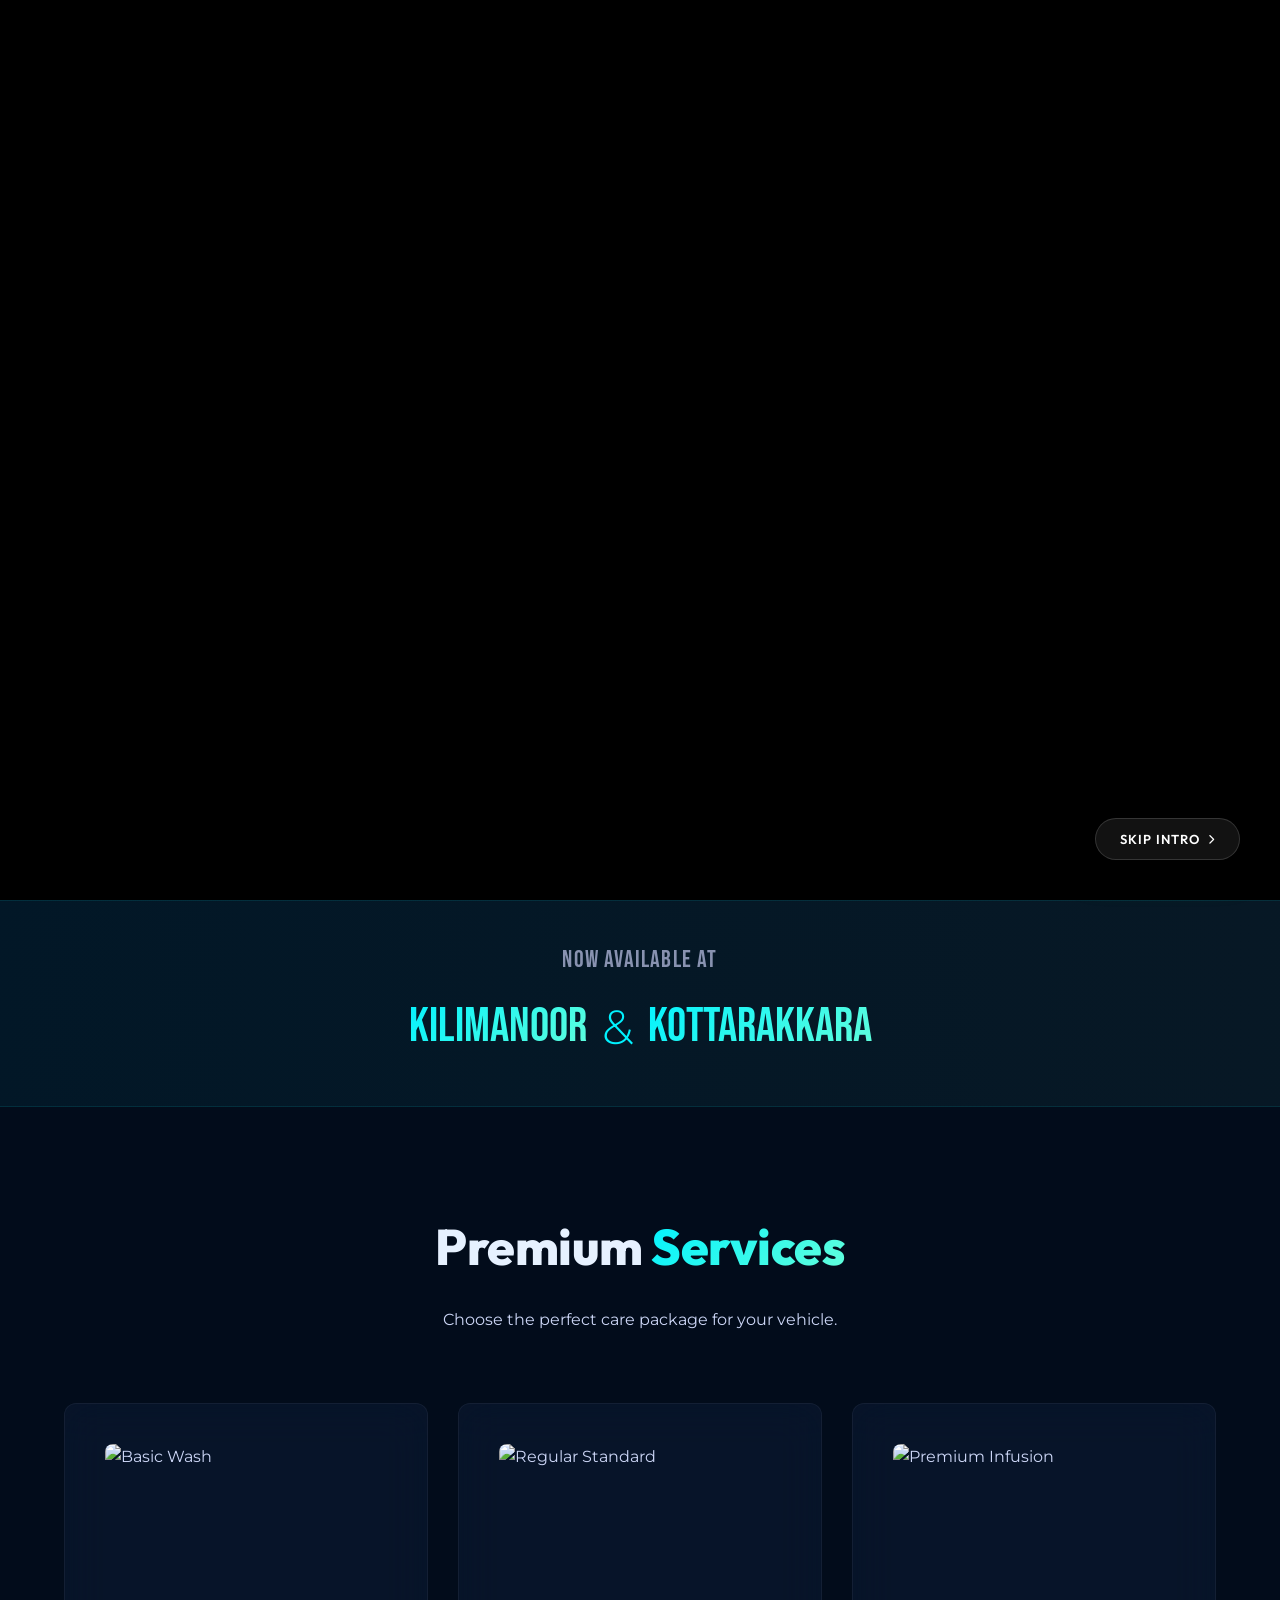
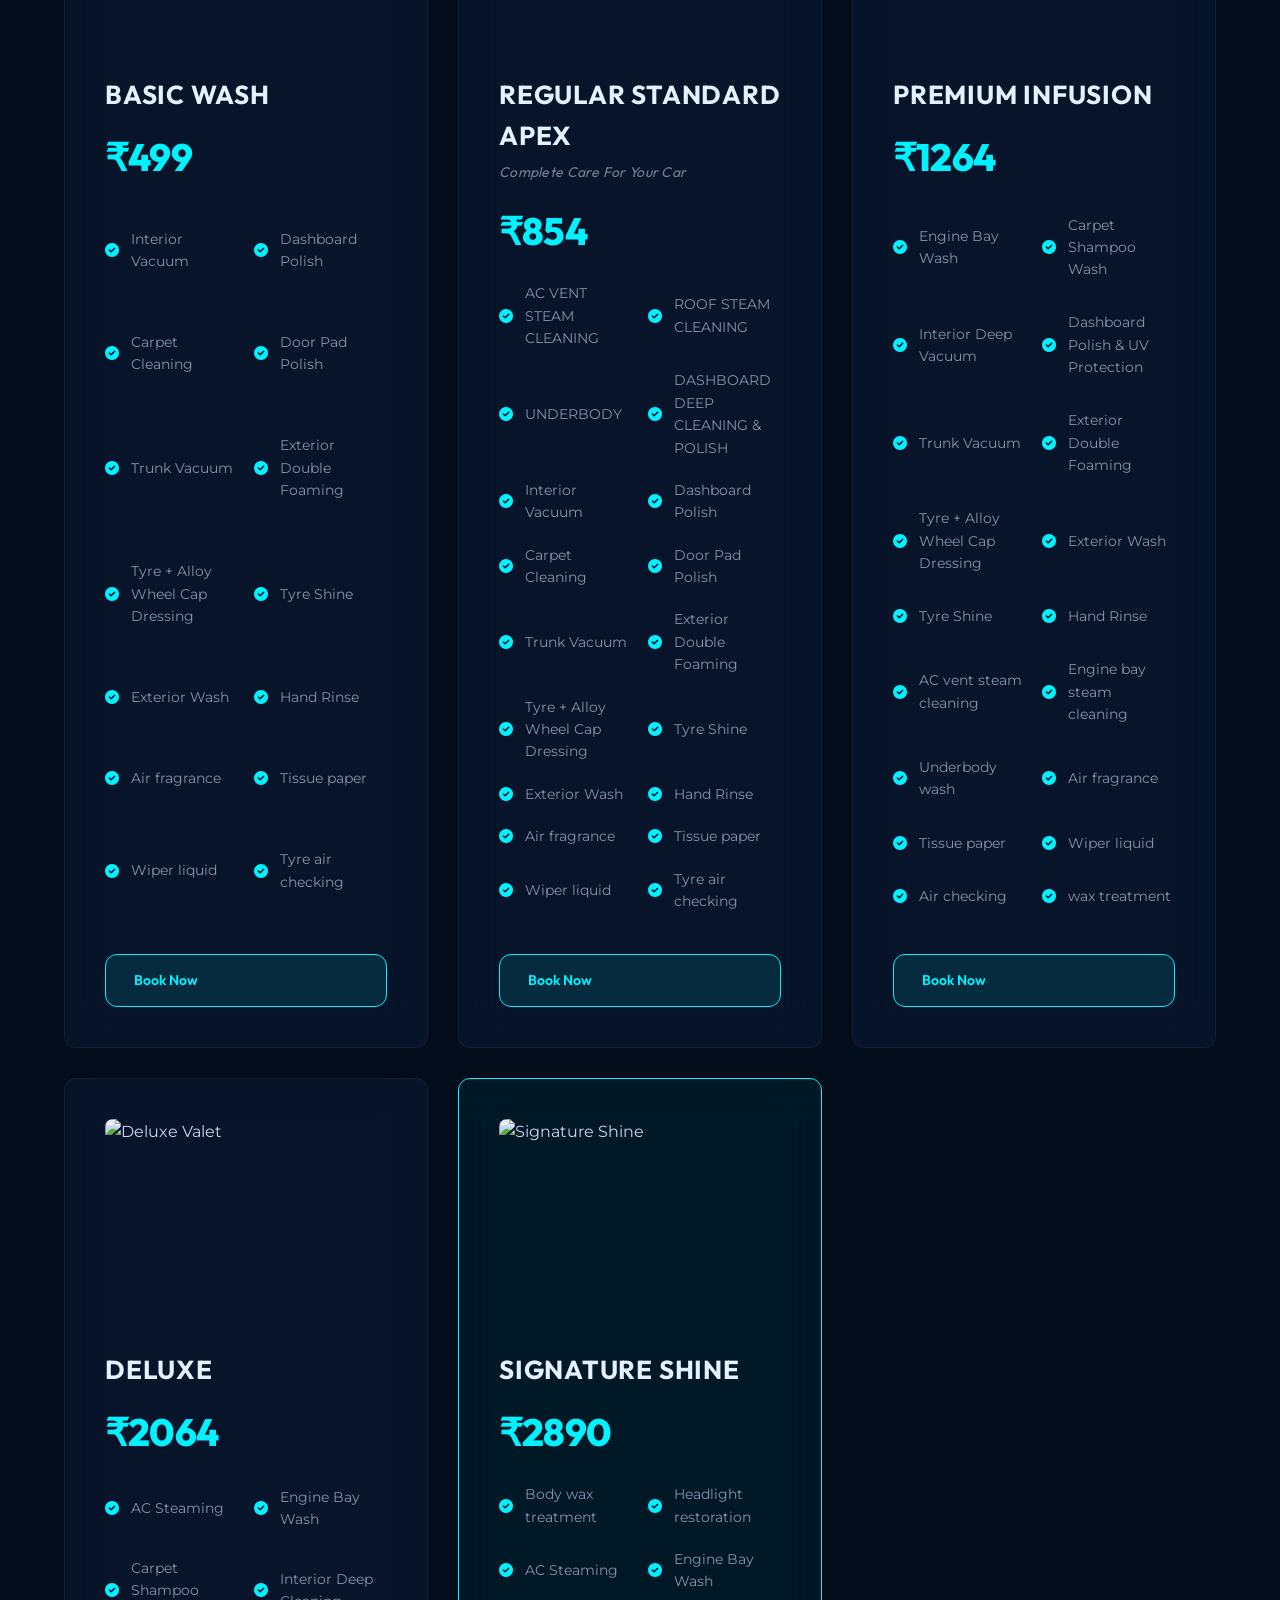
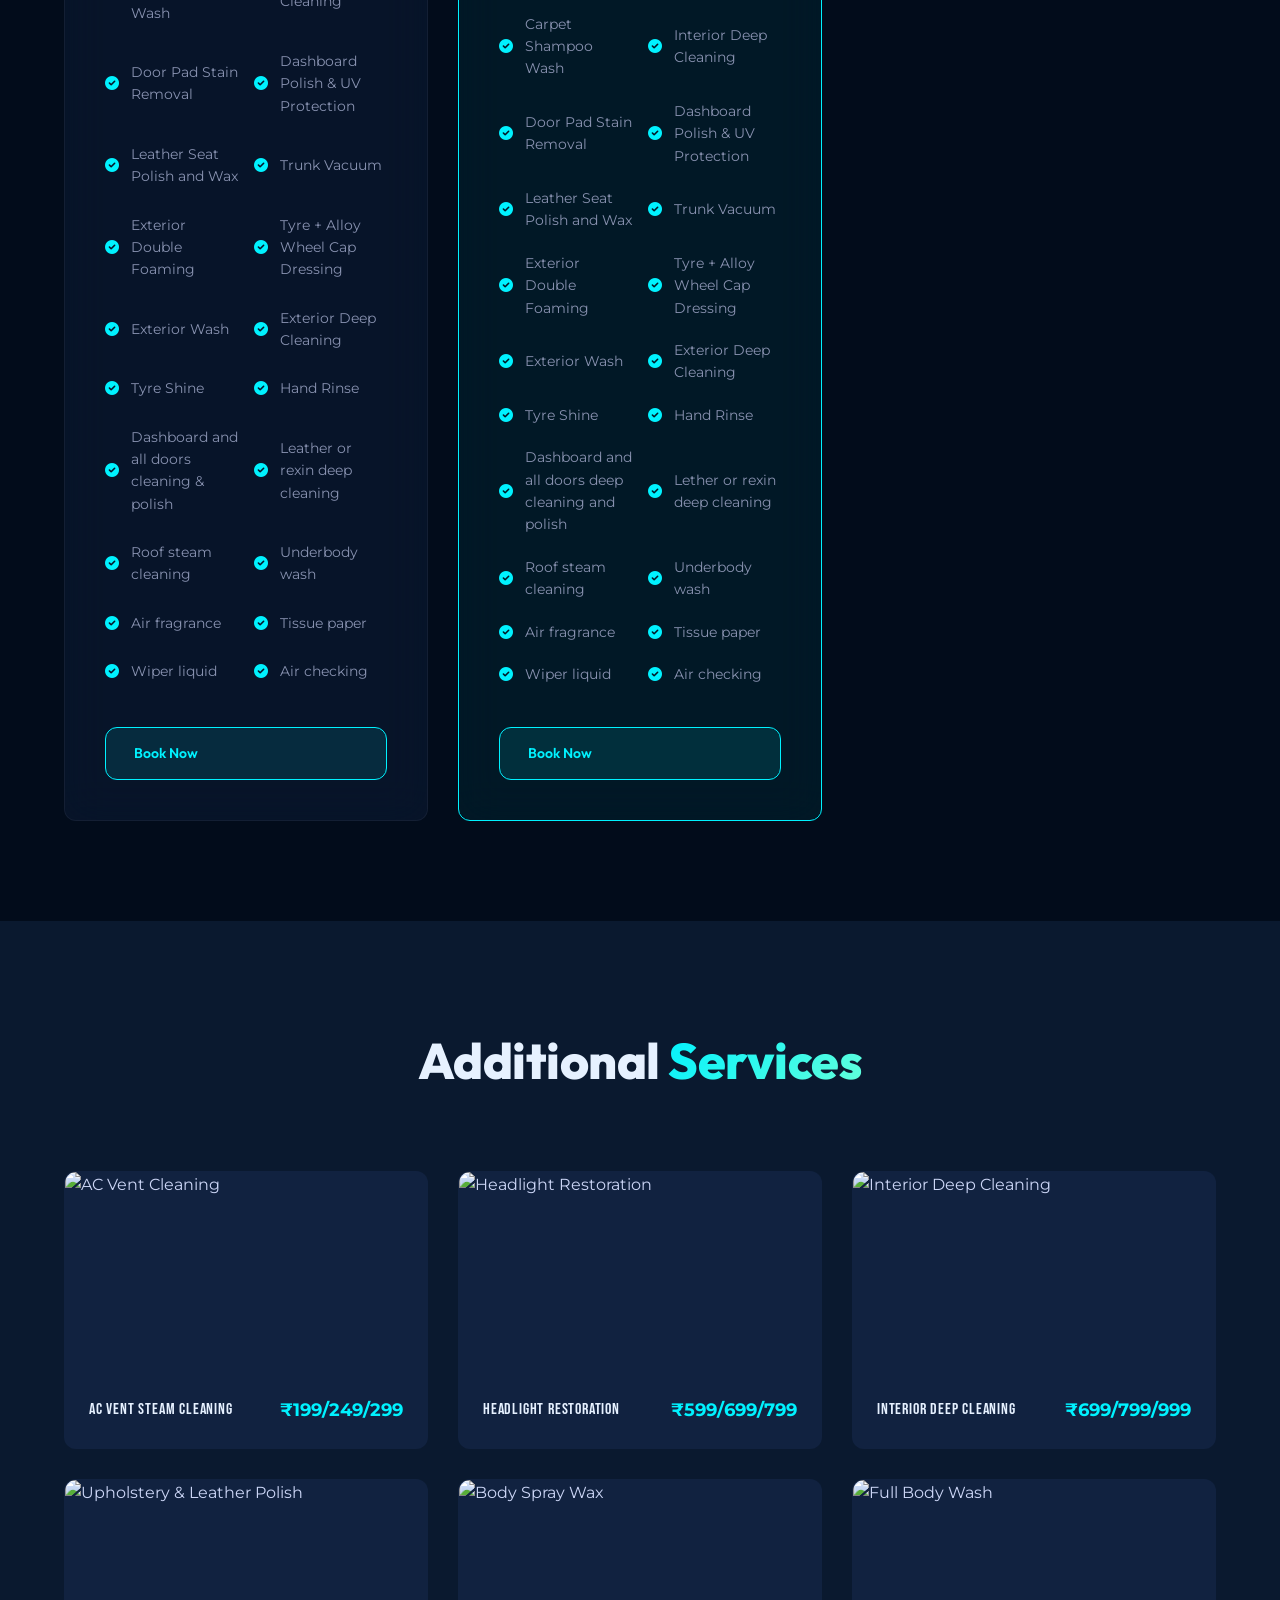
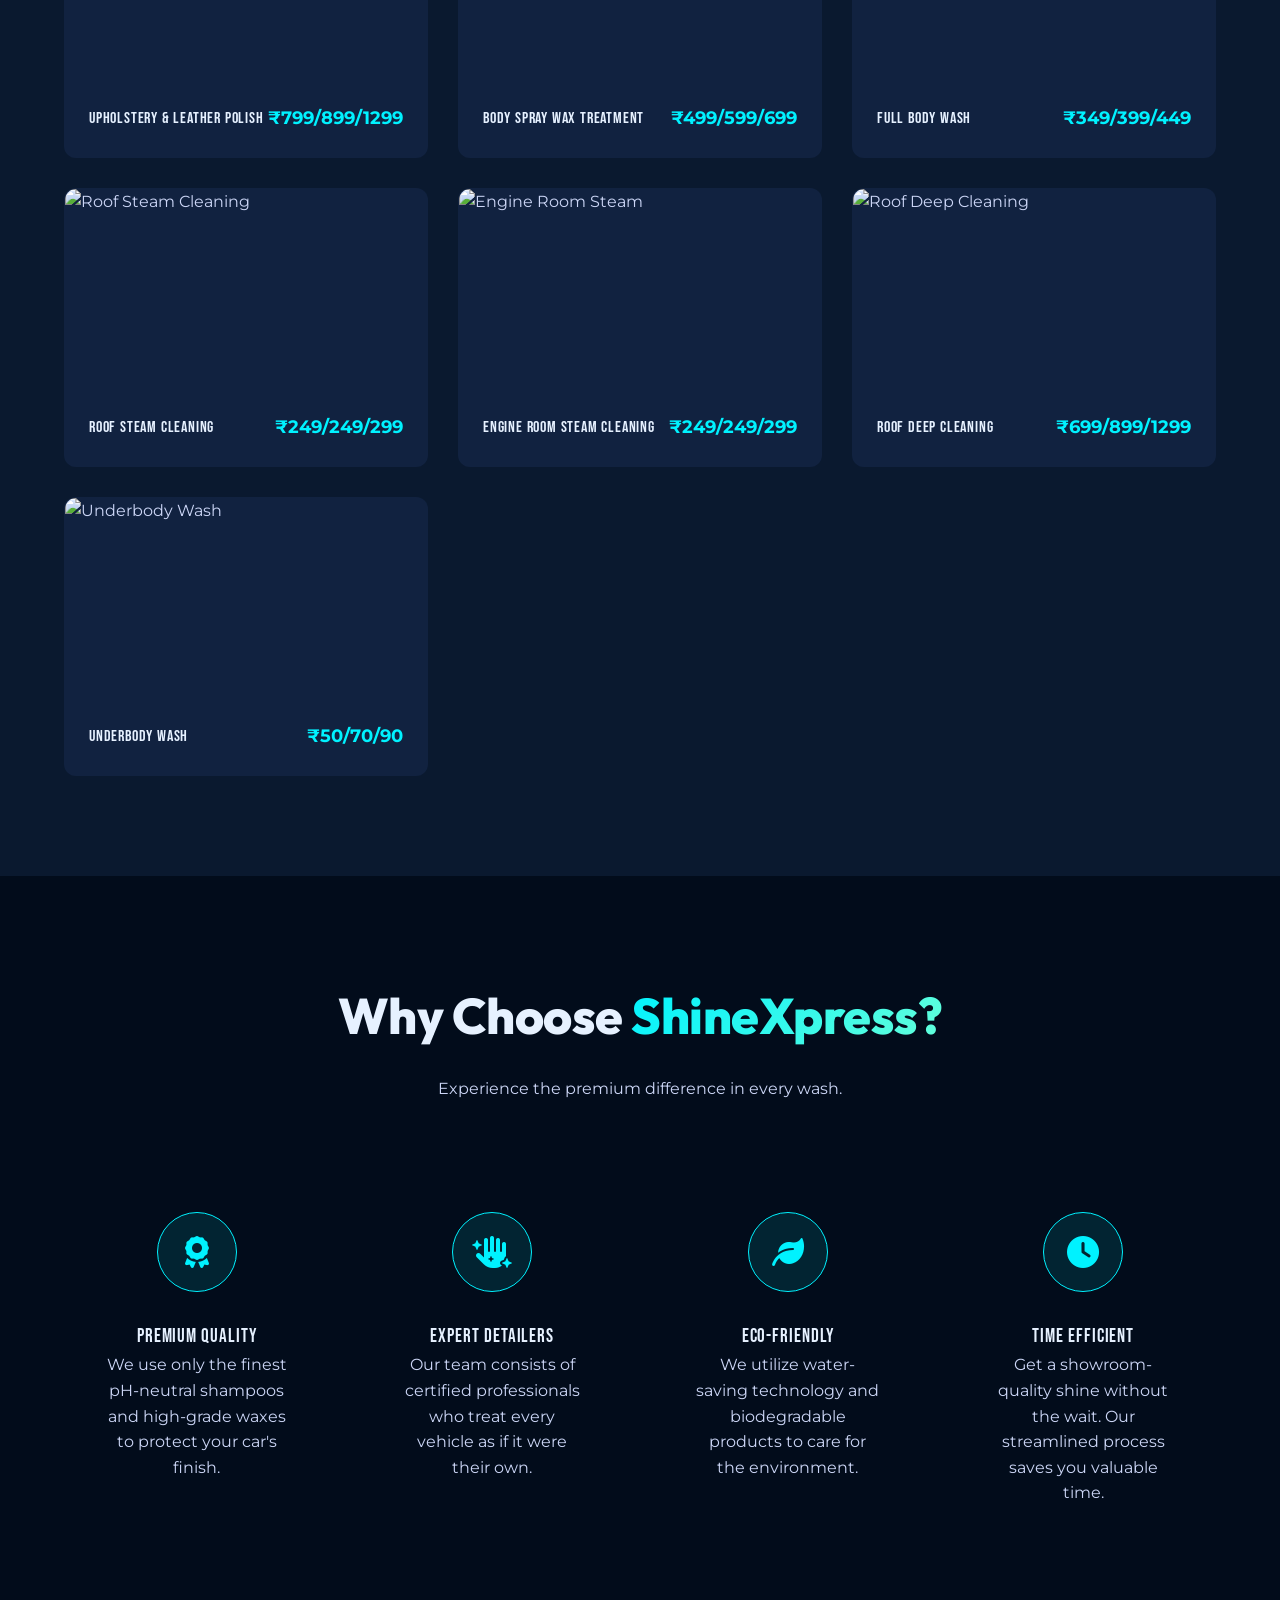
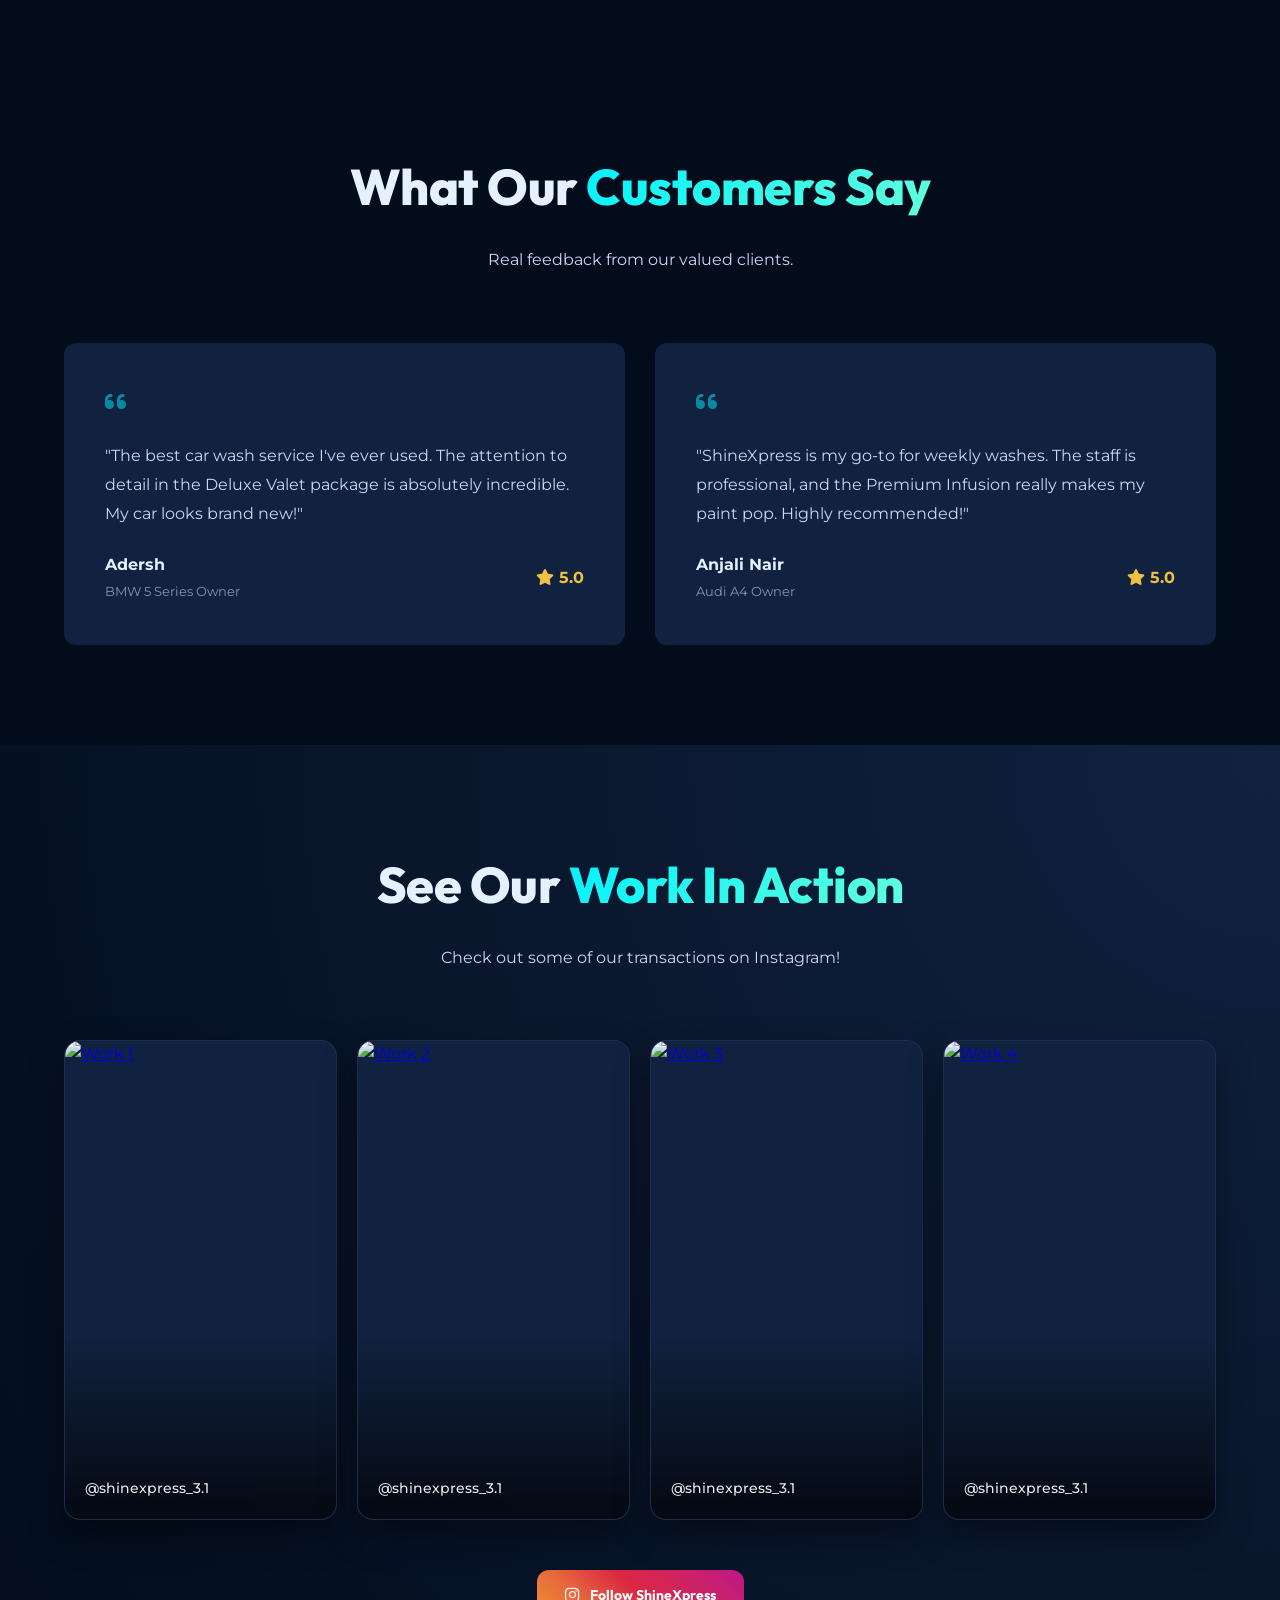
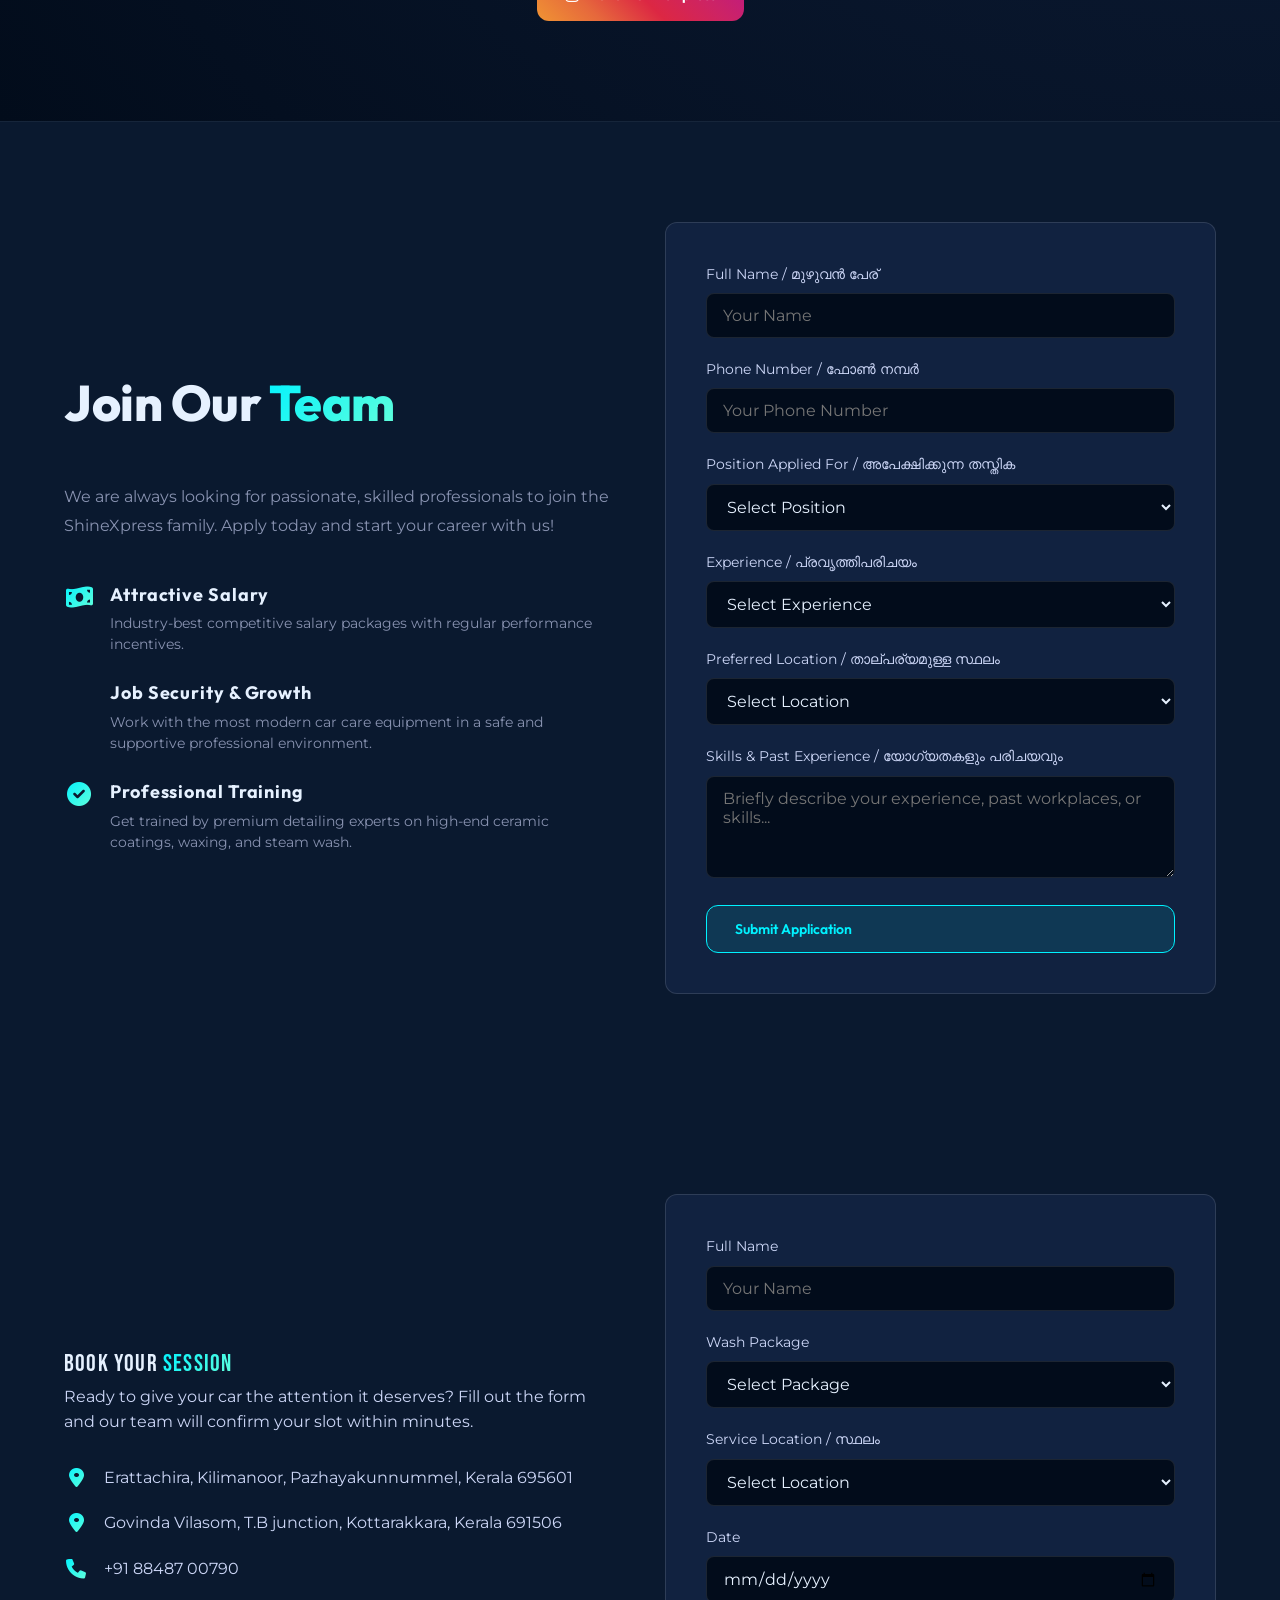
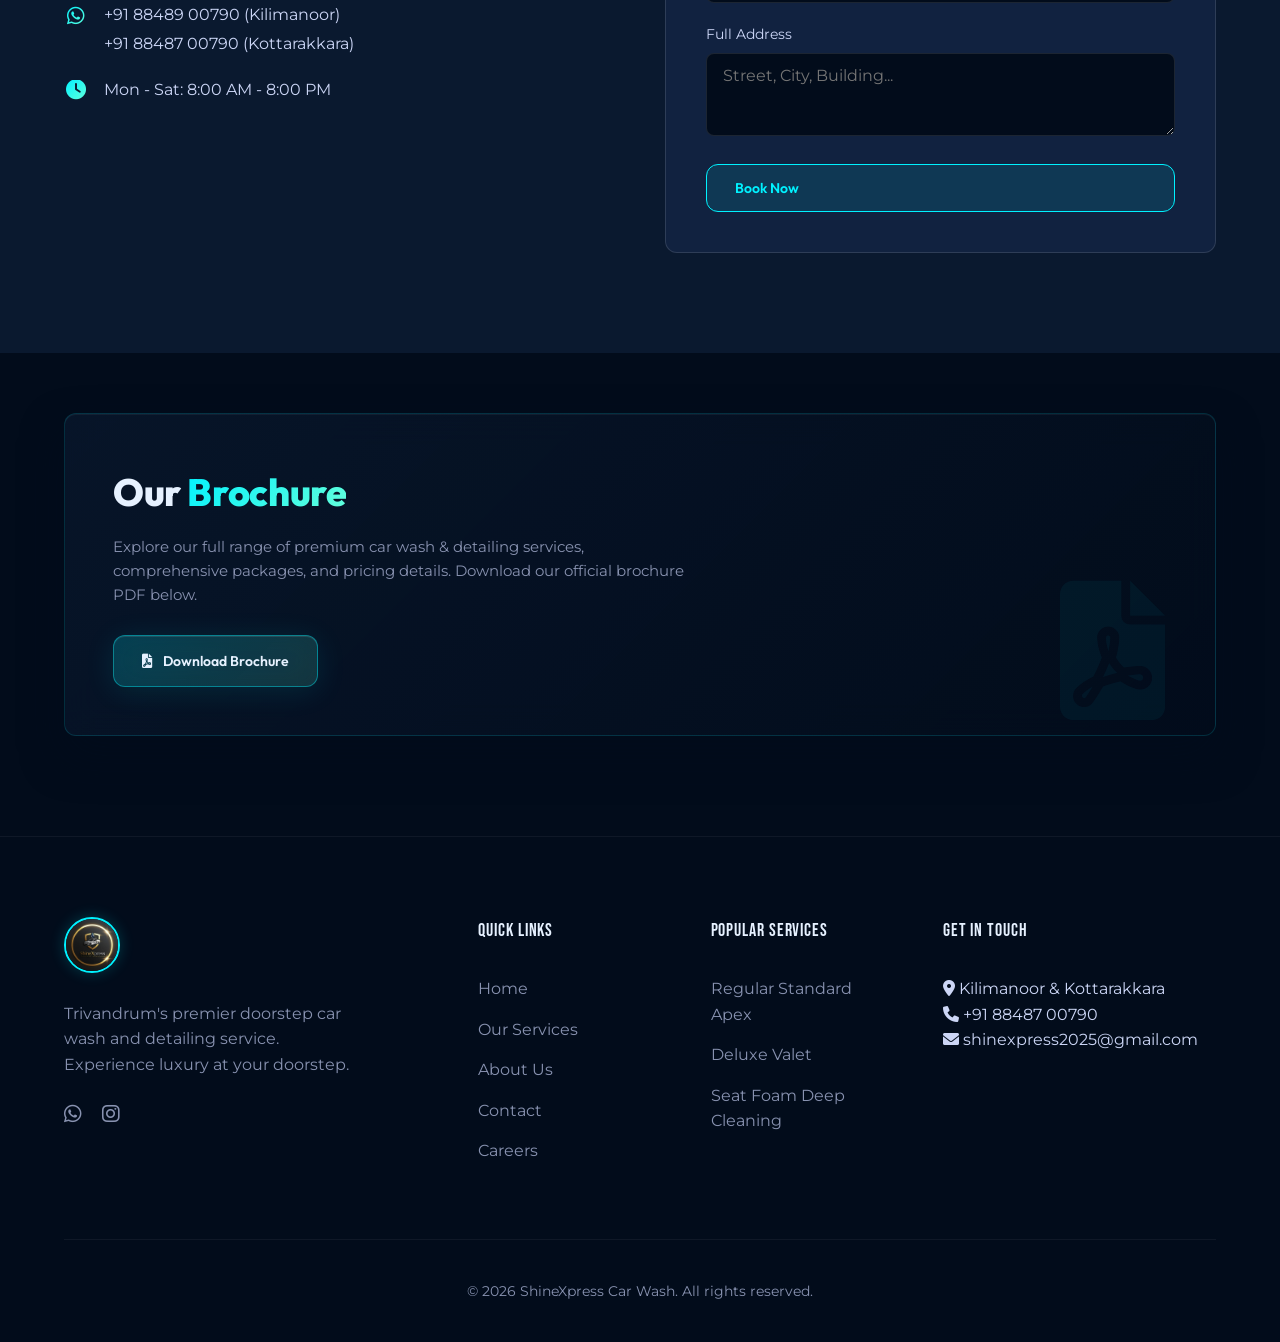
==== commit 140e394f: "Add files via upload" ====
--- a/index.html
+++ b/index.html
@@ -20,14 +20,16 @@
 </head>
 <body class="bg-gradient">
 
-    <!-- Premium Golden Light Preloader -->
+    <!-- Premium Video Preloader -->
     <div id="preloader">
-        <div class="preloader-content">
-            <div class="logo-wrapper">
-                <div class="golden-ring"></div>
-                <img src="assets/images/logo_3d.png" alt="ShineXpress Logo" class="preloader-logo">
-            </div>
-        </div>
+        <video id="preloader-video" autoplay muted playsinline preload="auto">
+            <source src="assets/vid/1000164665.mp4" type="video/mp4">
+            Your browser does not support the video tag.
+        </video>
+        <button id="skip-preloader" class="btn-glass-skip" aria-label="Skip video intro">
+            <span>Skip Intro</span>
+            <i class="fas fa-chevron-right"></i>
+        </button>
     </div>
 
     <!-- Top Info Bar -->
@@ -71,6 +73,7 @@
     <section id="hero" class="hero">
         <!-- Premium Automotive Motion Background -->
         <div class="hero-motion-bg">
+            <canvas id="hero-particles-canvas"></canvas>
             <div class="studio-grid"></div>
             <div class="hero-glow-container">
                 <div class="hero-glow-orb glow-cyan"></div>
--- a/style.css
+++ b/style.css
@@ -5,10 +5,11 @@
 /* ===================================================
    Premium Golden Ring Rotating Preloader Styles
    =================================================== */
+/* Premium Video Preloader Styles */
 #preloader {
   position: fixed;
   top: 0; left: 0; width: 100%; height: 100%;
-  background-color: #020c1b; /* Match var(--bg-dark) */
+  background-color: #000;
   display: flex;
   justify-content: center;
   align-items: center;
@@ -22,58 +23,64 @@
   visibility: hidden;
 }
 
-.preloader-content {
-  display: flex;
-  justify-content: center;
-  align-items: center;
-}
-
-.logo-wrapper {
-  position: relative;
-  width: 180px;
-  height: 180px;
-  display: flex;
-  justify-content: center;
-  align-items: center;
-  border-radius: 50%;
-}
-
-.preloader-logo {
-  width: 150px;
-  height: 150px;
-  border-radius: 50%;
+#preloader-video {
+  width: 100%;
+  height: 100%;
   object-fit: cover;
-  z-index: 2;
-  box-shadow: 0 0 30px rgba(0, 0, 0, 0.6);
-  animation: logo-pulsate 2s ease-in-out infinite alternate;
-}
-
-/* Glowing Rotating Golden Ring */
-.golden-ring {
+  z-index: 1;
+}
+
+/* Premium Glassmorphism Skip Button */
+.btn-glass-skip {
   position: absolute;
-  top: -8px; left: -8px; right: -8px; bottom: -8px;
-  border-radius: 50%;
-  background: conic-gradient(from 0deg, transparent 20%, rgba(240, 192, 64, 0.1) 40%, rgba(240, 192, 64, 0.8) 80%, #ffd700 100%);
-  -webkit-mask: radial-gradient(farthest-side, transparent calc(100% - 4px), #fff 100%);
-  mask: radial-gradient(farthest-side, transparent calc(100% - 4px), #fff 100%);
-  animation: spin 1.2s linear infinite;
-  box-shadow: 0 0 25px rgba(240, 192, 64, 0.35);
-  z-index: 1;
-}
-
-@keyframes spin {
-  0% { transform: rotate(0deg); }
-  100% { transform: rotate(360deg); }
-}
-
-@keyframes logo-pulsate {
-  0% {
-    transform: scale(0.96);
-    box-shadow: 0 0 20px rgba(0, 242, 255, 0.15);
-  }
-  100% {
-    transform: scale(1.04);
-    box-shadow: 0 0 35px rgba(240, 192, 64, 0.3);
+  bottom: 40px;
+  right: 40px;
+  z-index: 10;
+  background: rgba(255, 255, 255, 0.07);
+  color: #ffffff;
+  border: 1px solid rgba(255, 255, 255, 0.15);
+  backdrop-filter: blur(12px);
+  -webkit-backdrop-filter: blur(12px);
+  padding: 12px 24px;
+  font-family: 'Outfit', sans-serif;
+  font-size: 13px;
+  font-weight: 600;
+  letter-spacing: 0.08em;
+  text-transform: uppercase;
+  border-radius: 50px;
+  cursor: pointer;
+  display: flex;
+  align-items: center;
+  gap: 8px;
+  transition: all 0.3s cubic-bezier(0.25, 0.46, 0.45, 0.94);
+  box-shadow: 0 8px 32px 0 rgba(0, 0, 0, 0.37);
+  user-select: none;
+}
+
+.btn-glass-skip:hover {
+  background: rgba(0, 242, 255, 0.15);
+  border-color: #00f2ff;
+  color: #00f2ff;
+  box-shadow: 0 8px 32px 0 rgba(0, 242, 255, 0.25);
+  transform: translateY(-2px);
+}
+
+.btn-glass-skip i {
+  font-size: 10px;
+  transition: transform 0.3s ease;
+}
+
+.btn-glass-skip:hover i {
+  transform: translateX(4px);
+}
+
+/* Responsive Skip Button styling */
+@media (max-width: 768px) {
+  .btn-glass-skip {
+    bottom: 24px;
+    right: 24px;
+    padding: 10px 18px;
+    font-size: 11px;
   }
 }
 
@@ -1483,6 +1490,16 @@
   overflow: hidden;
 }
 
+#hero-particles-canvas {
+  position: absolute;
+  top: 0;
+  left: 0;
+  width: 100%;
+  height: 100%;
+  z-index: 0;
+  pointer-events: none;
+}
+
 /* 1. Detailing Studio Grid */
 .studio-grid {
   position: absolute;
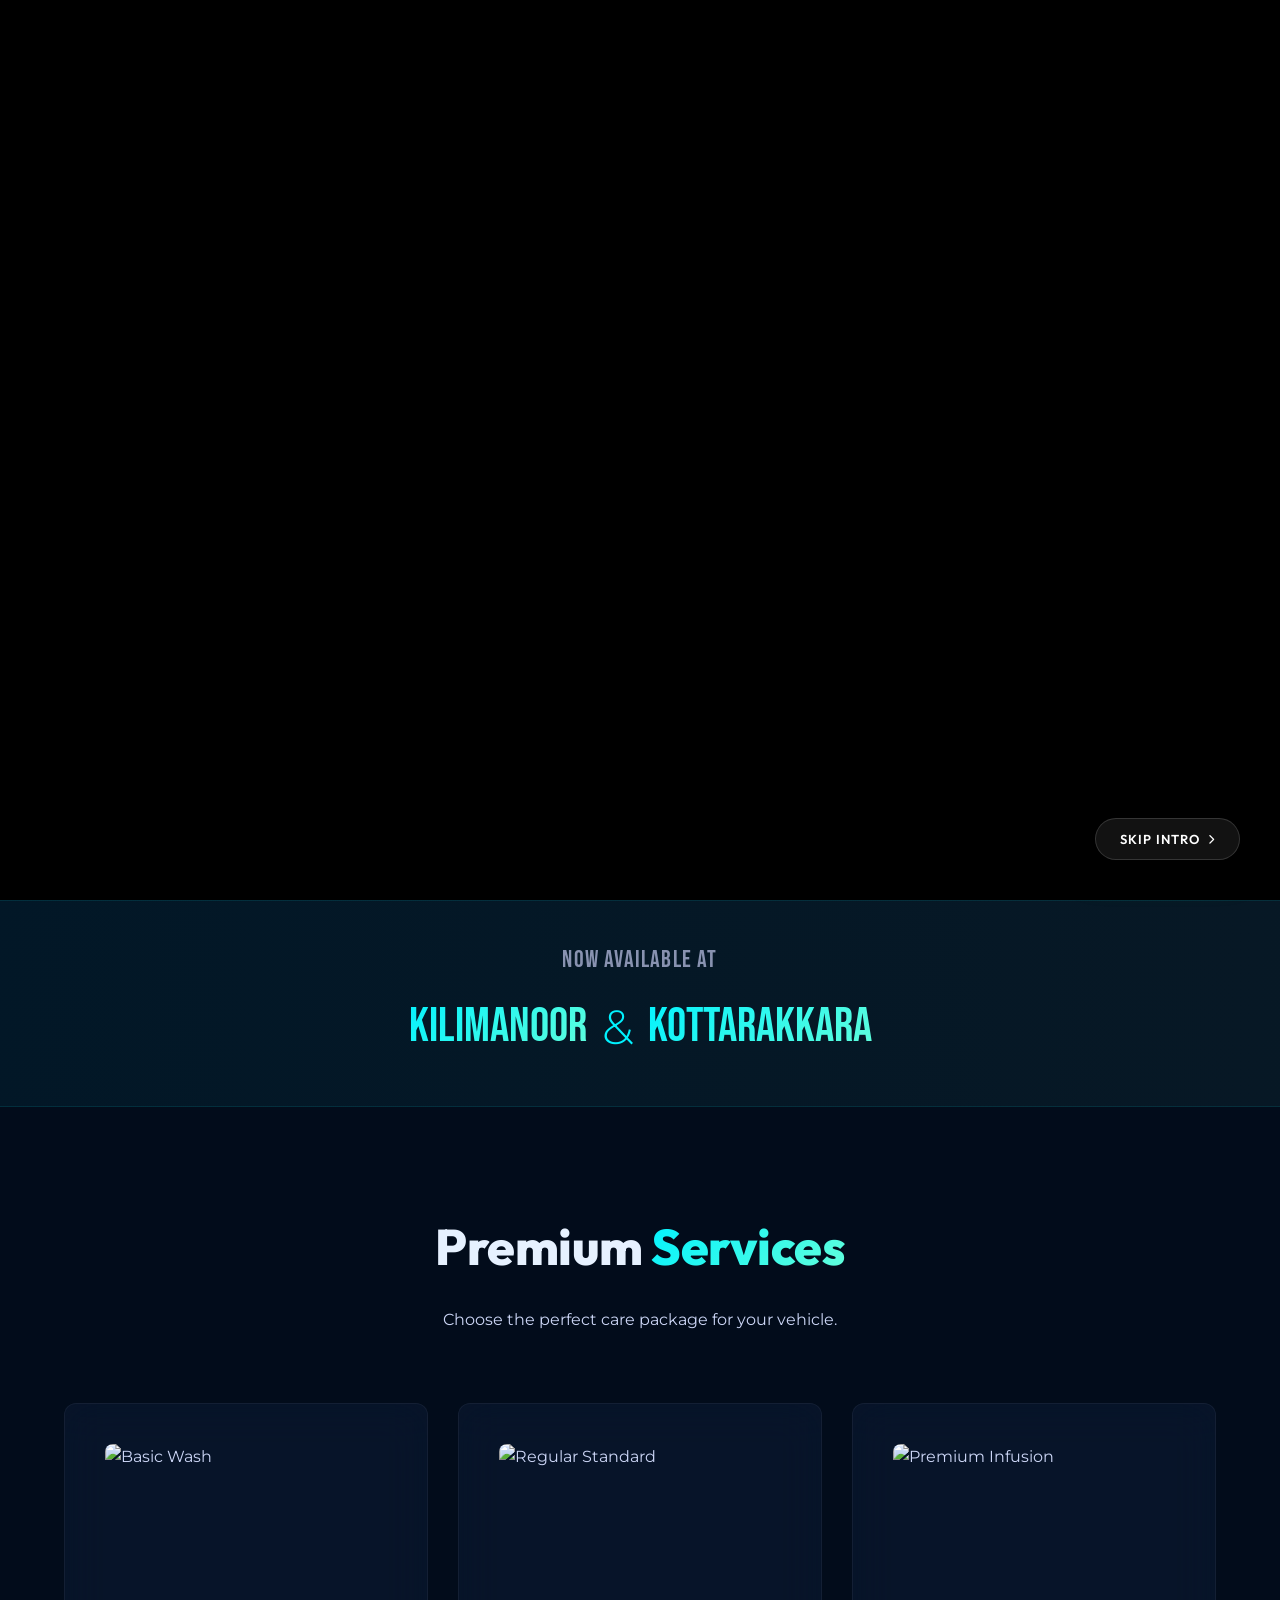
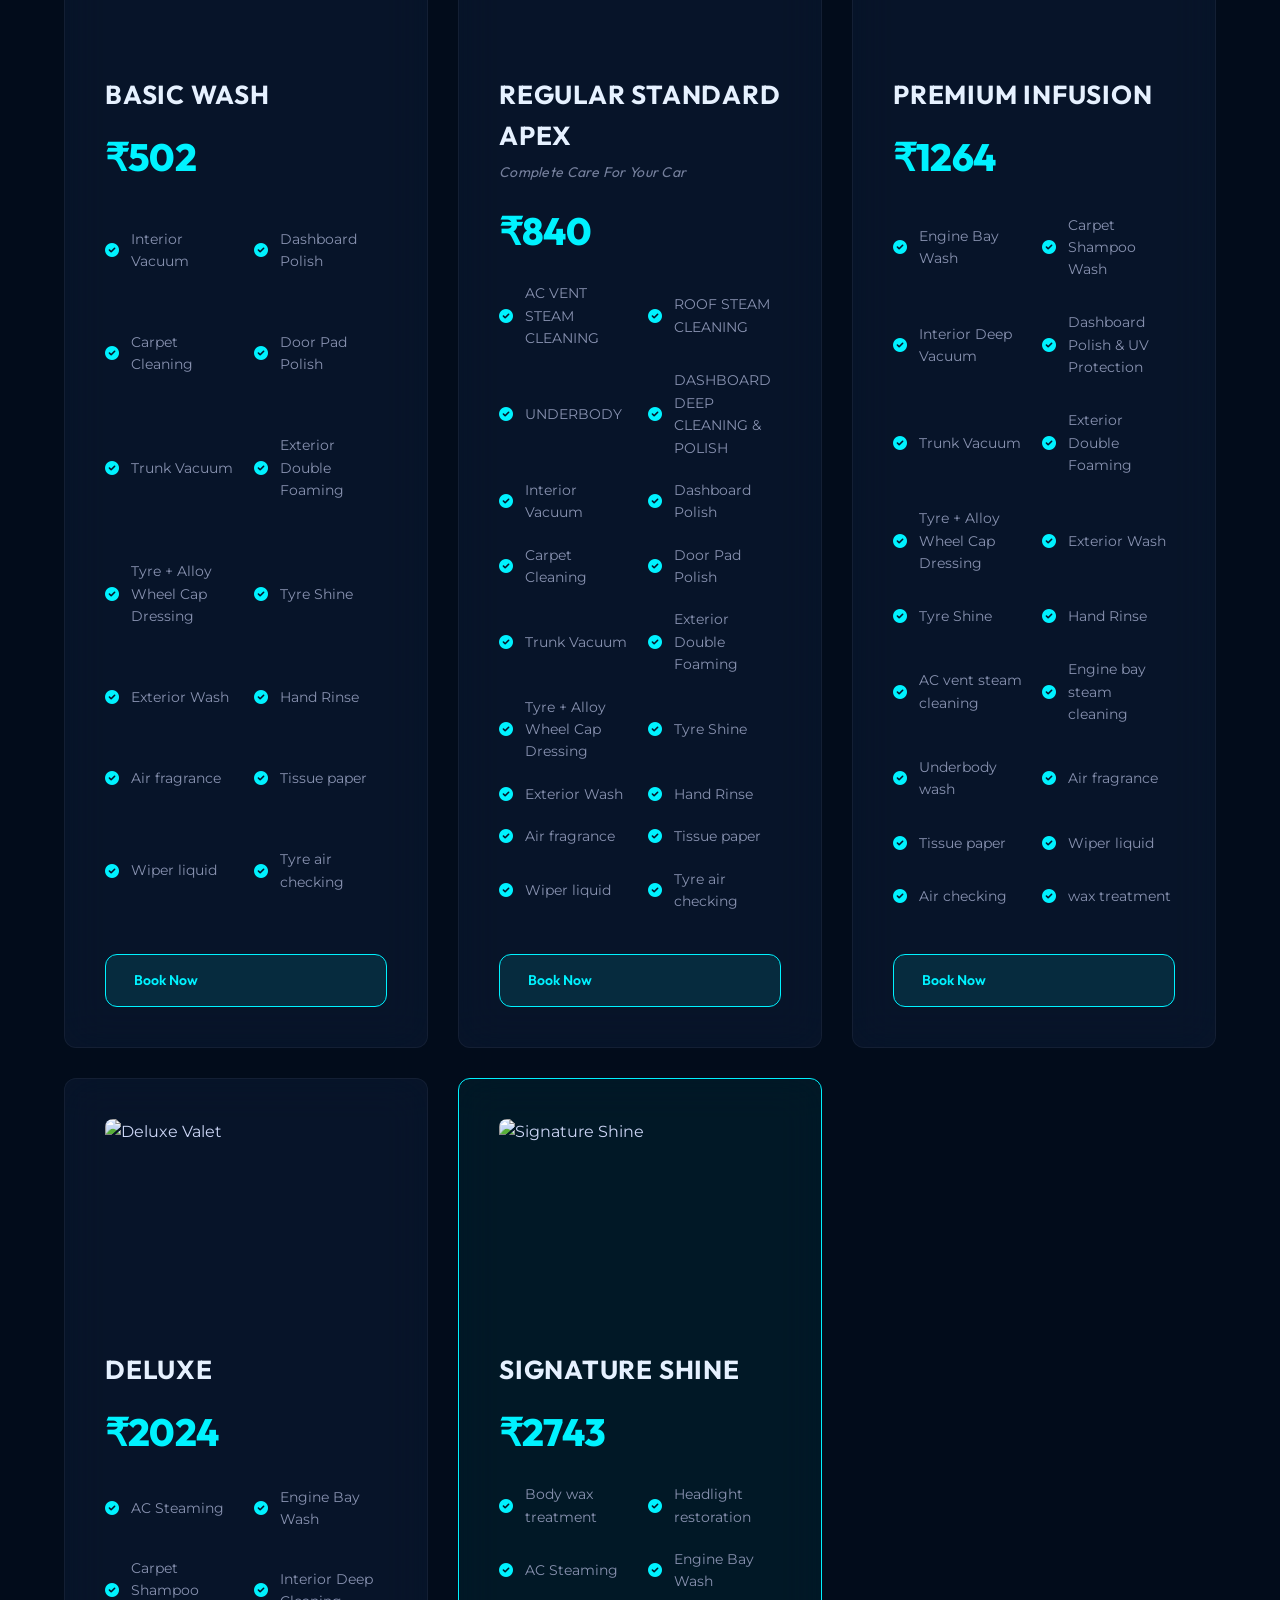
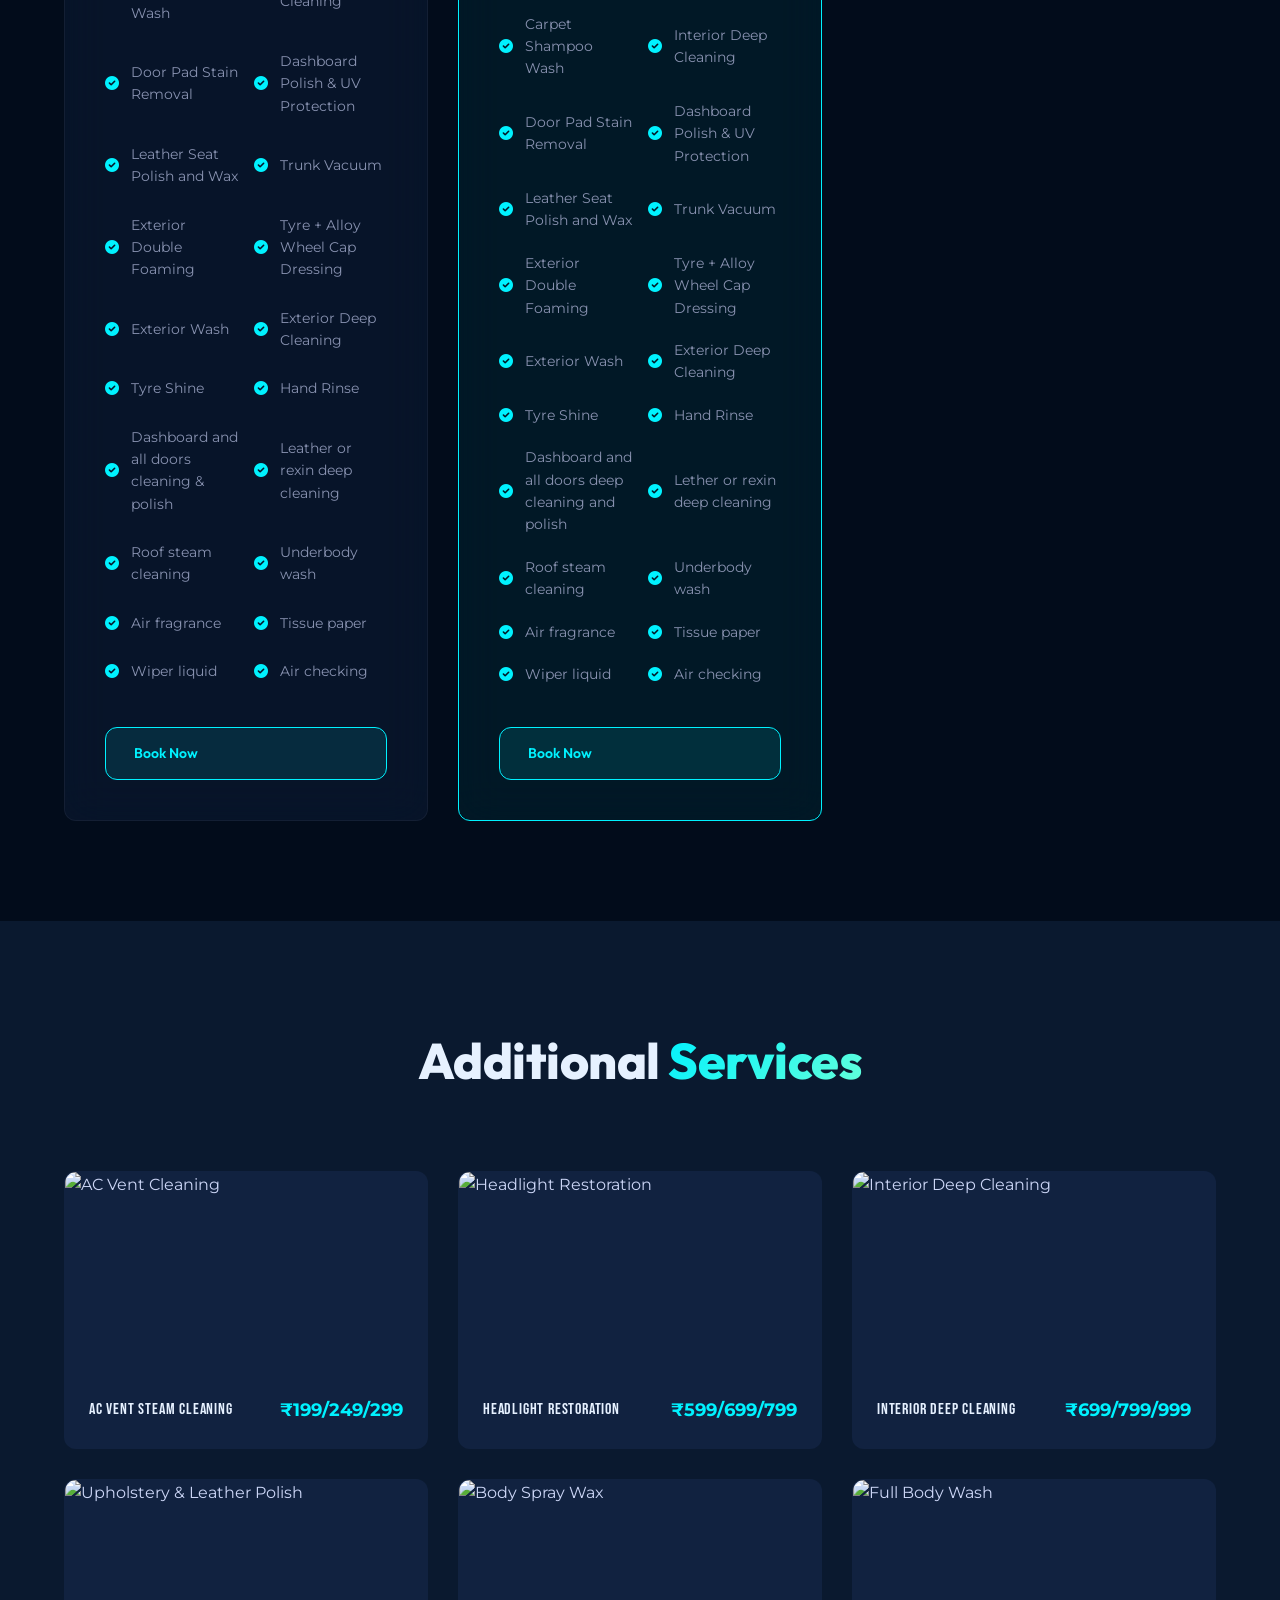
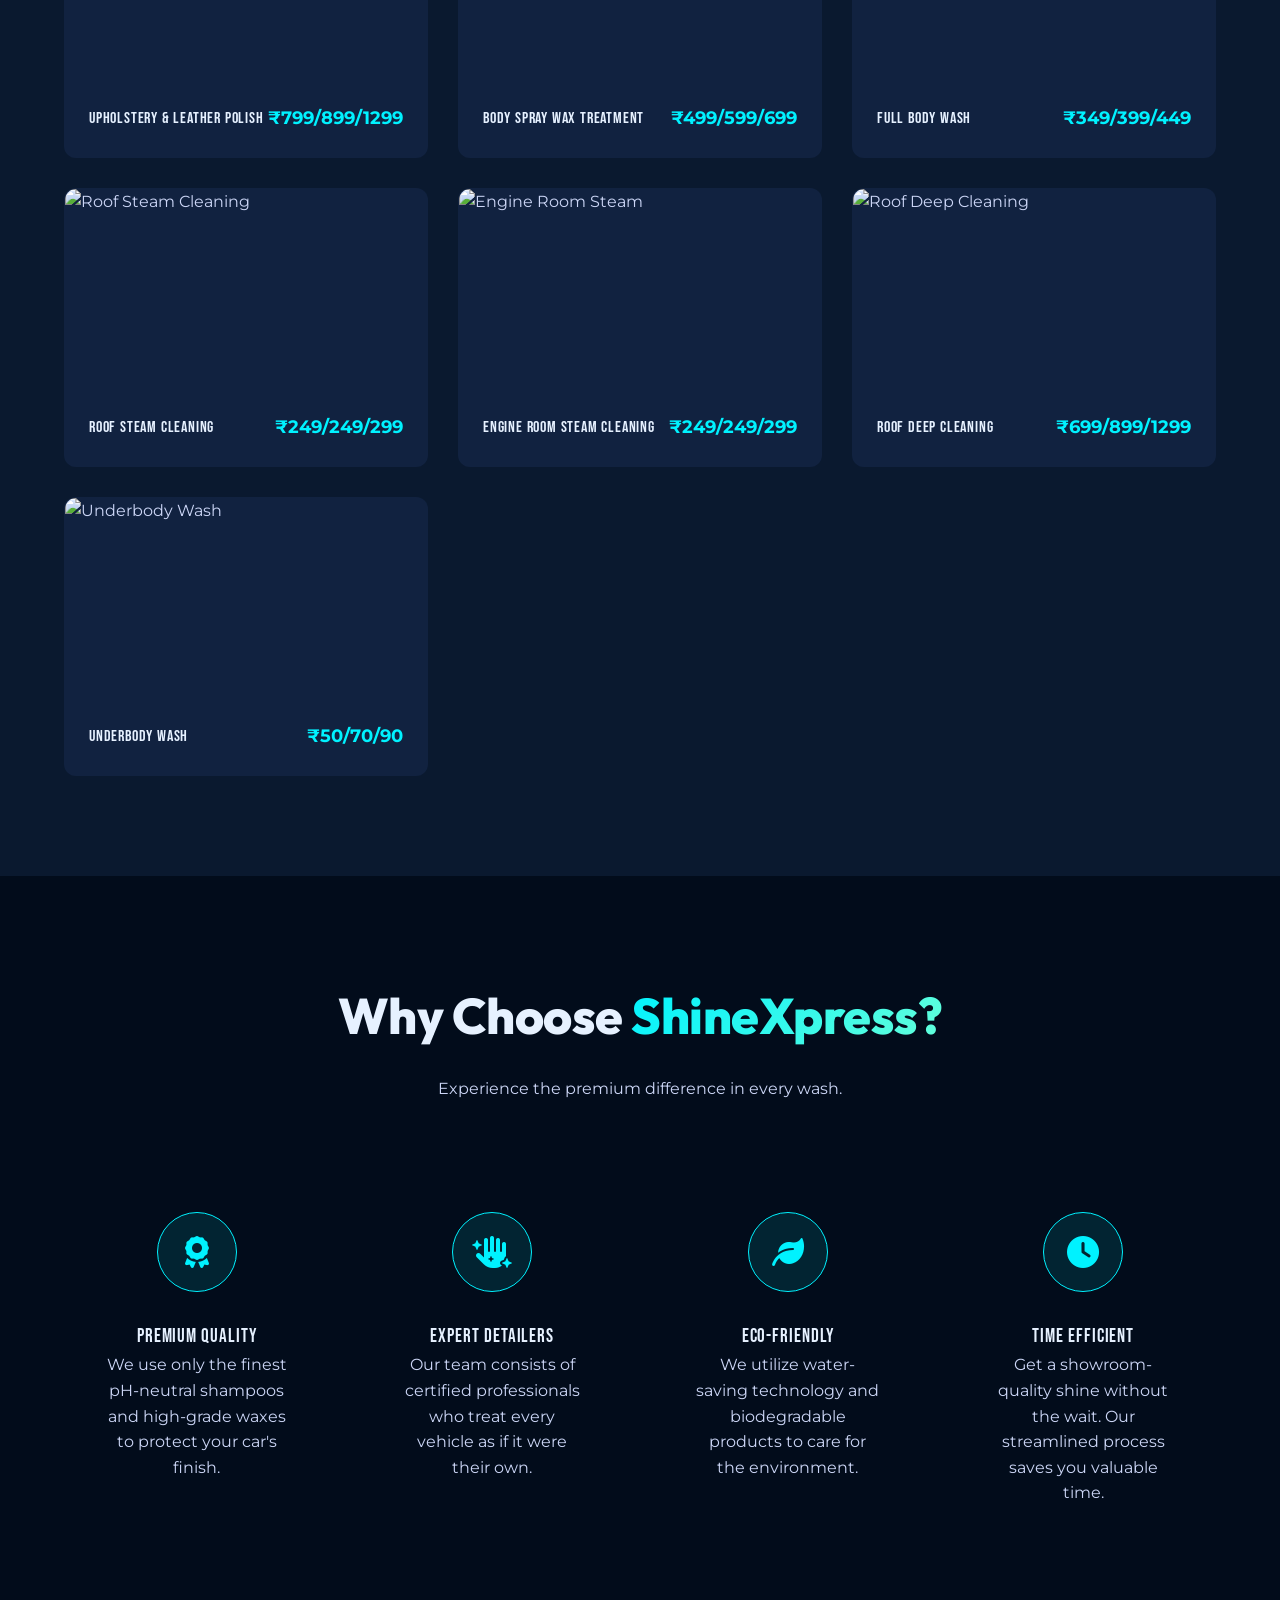
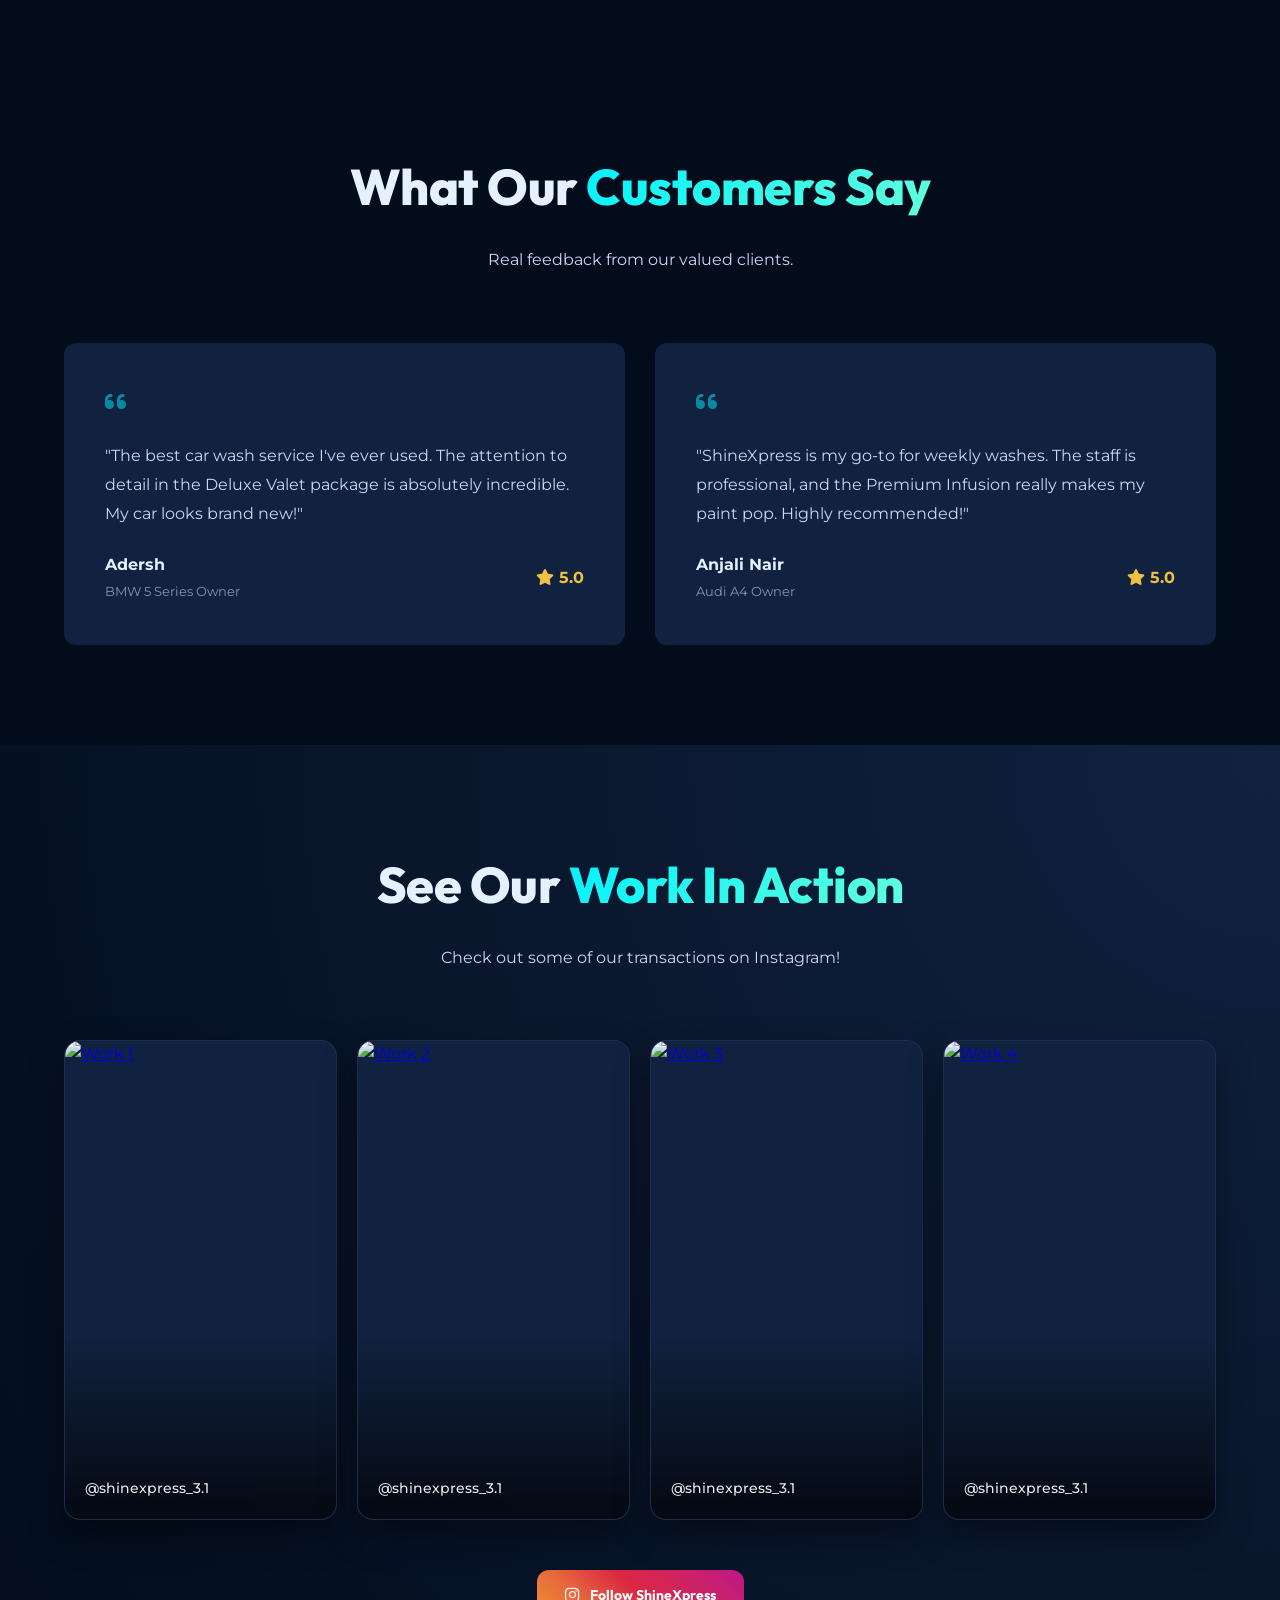
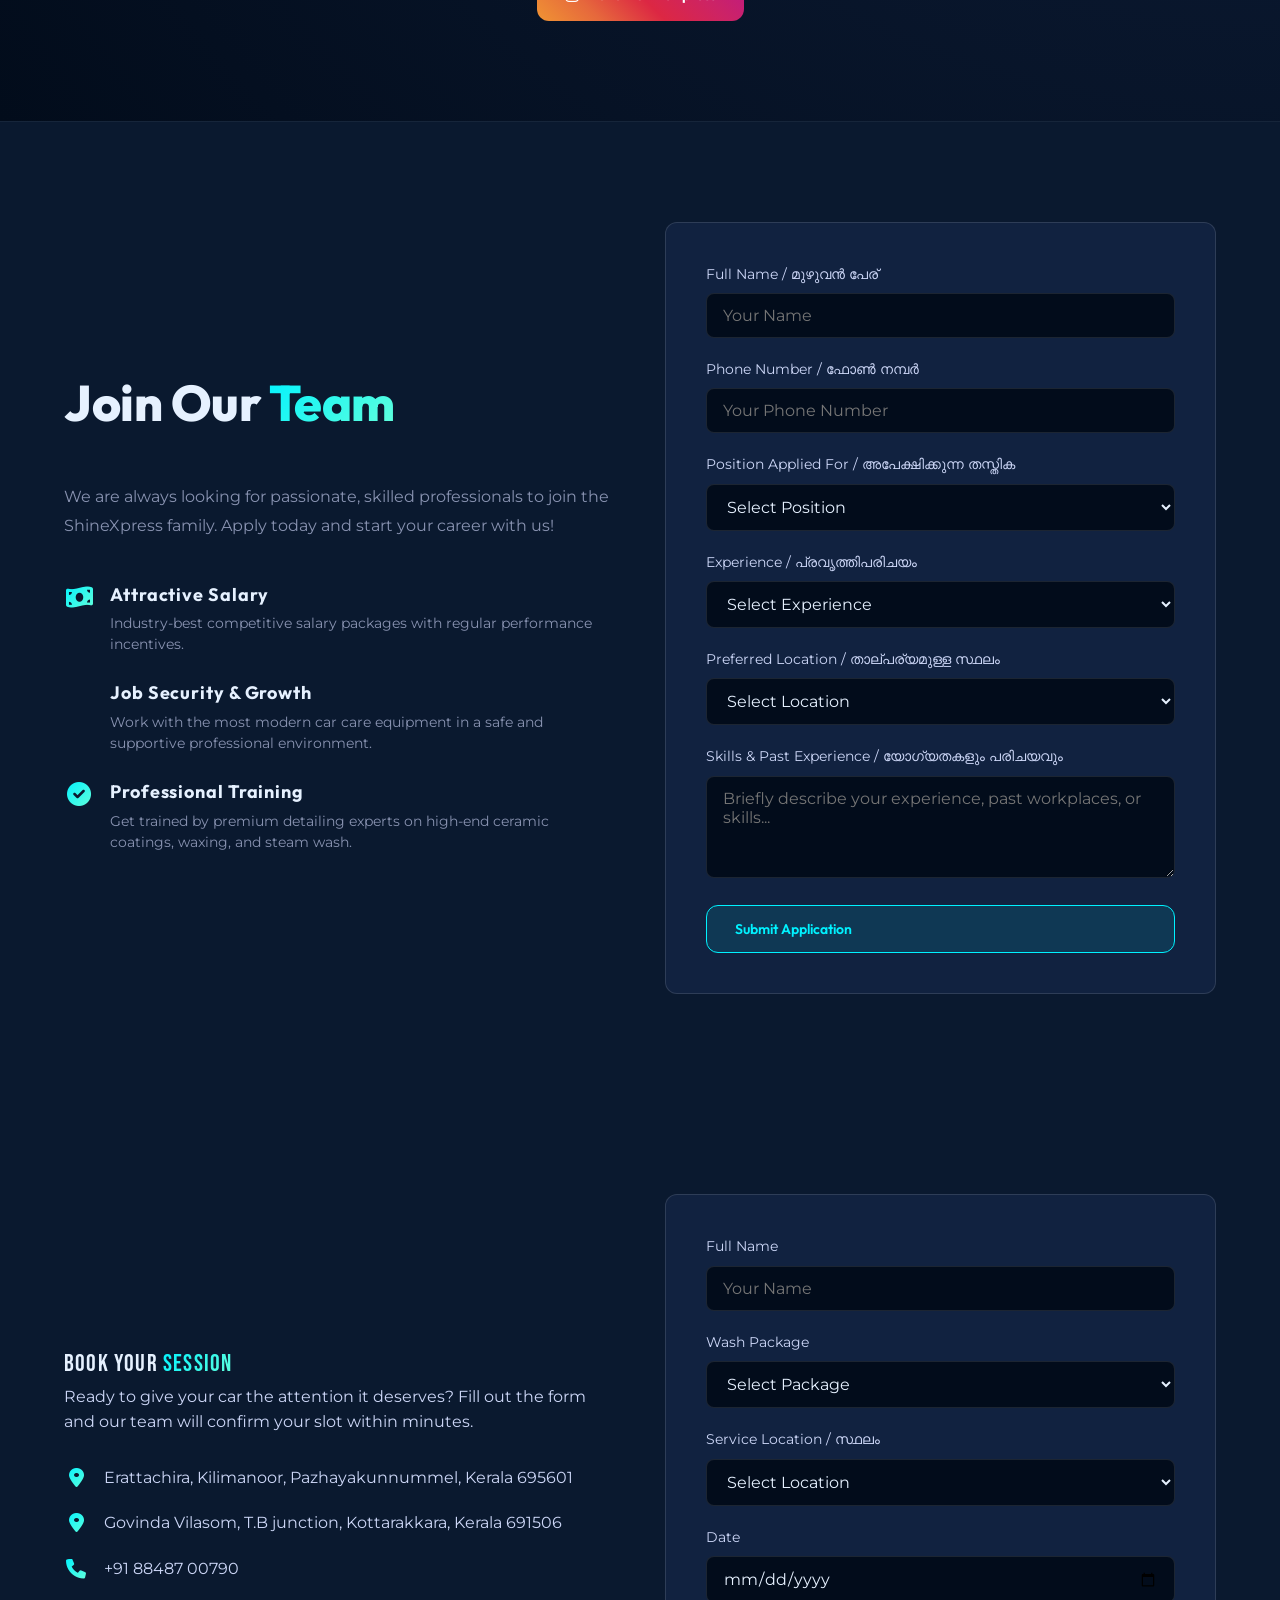
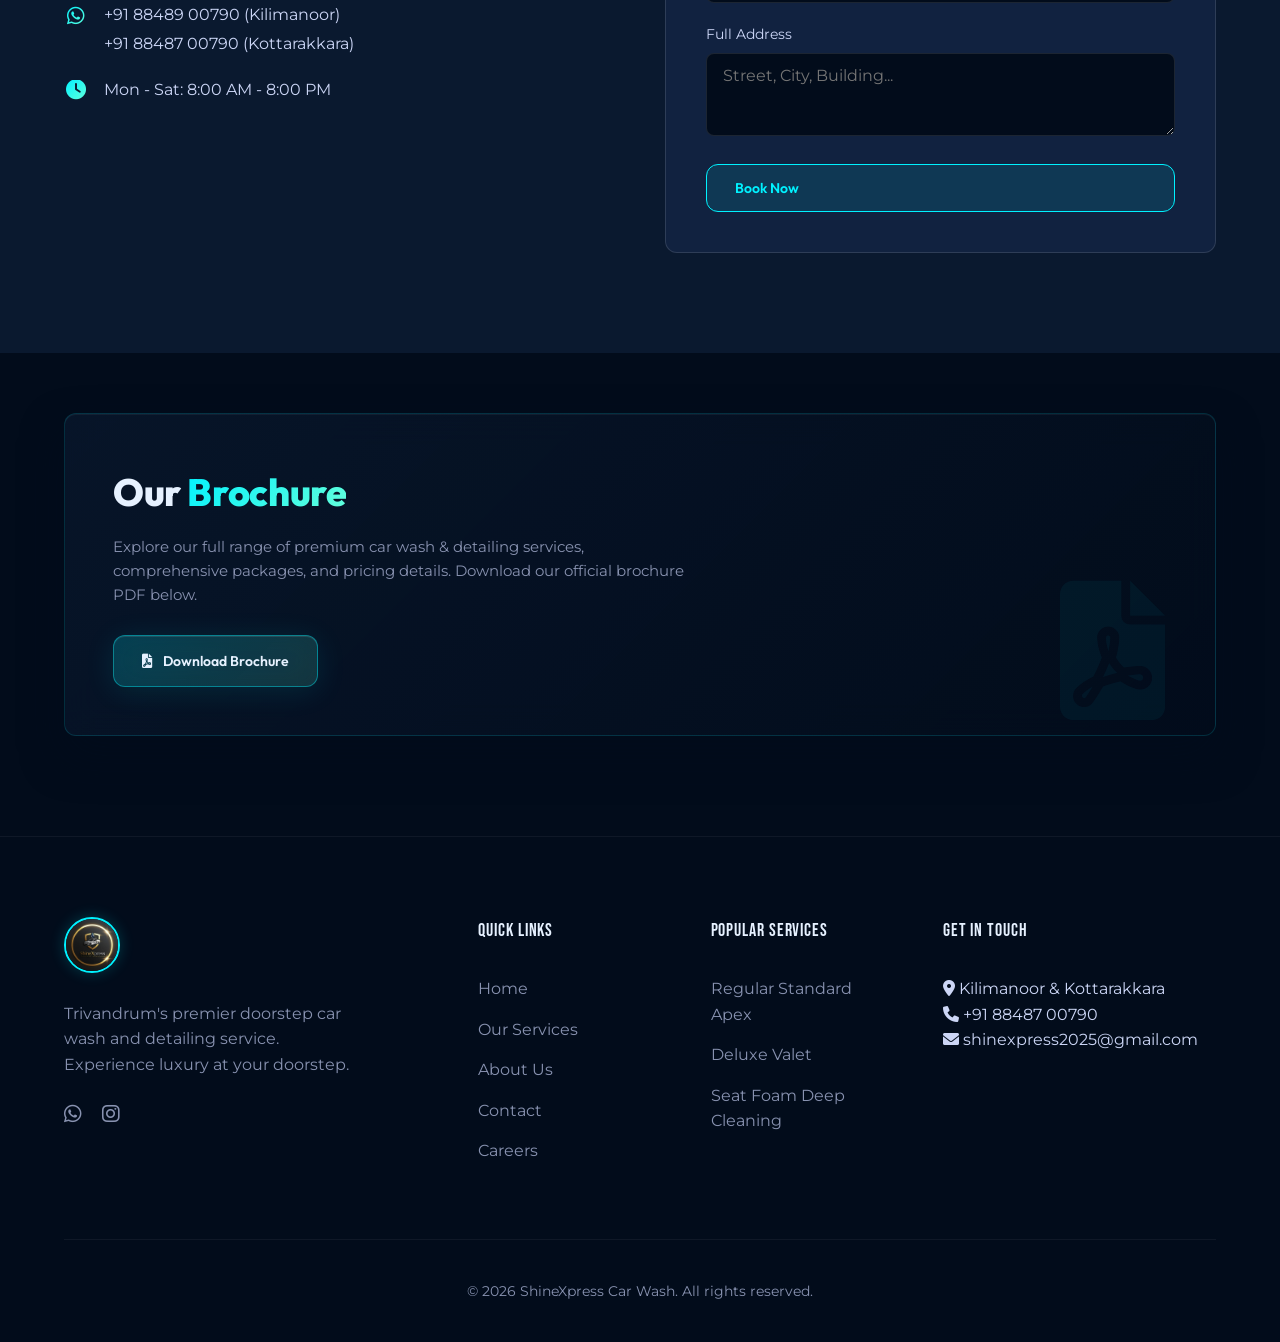
==== commit 4dca9f61: "Add files via upload" ====
--- a/index.html
+++ b/index.html
@@ -873,12 +873,10 @@
             </div>
             <div class="wa-modal-body">
                 <a href="https://wa.me/918848900790" target="_blank" class="wa-branch-btn" id="waLinkKilimanoor">
-                    <span class="branch-name">Kilimanoor (കിളിമാനൂർ)</span>
                     <span class="branch-phone">+91 88489 00790</span>
                     <i class="fas fa-chevron-right"></i>
                 </a>
                 <a href="https://wa.me/918848700790" target="_blank" class="wa-branch-btn" id="waLinkKottarakkara">
-                    <span class="branch-name">Kottarakkara (കൊട്ടാരക്കര)</span>
                     <span class="branch-phone">+91 88487 00790</span>
                     <i class="fas fa-chevron-right"></i>
                 </a>
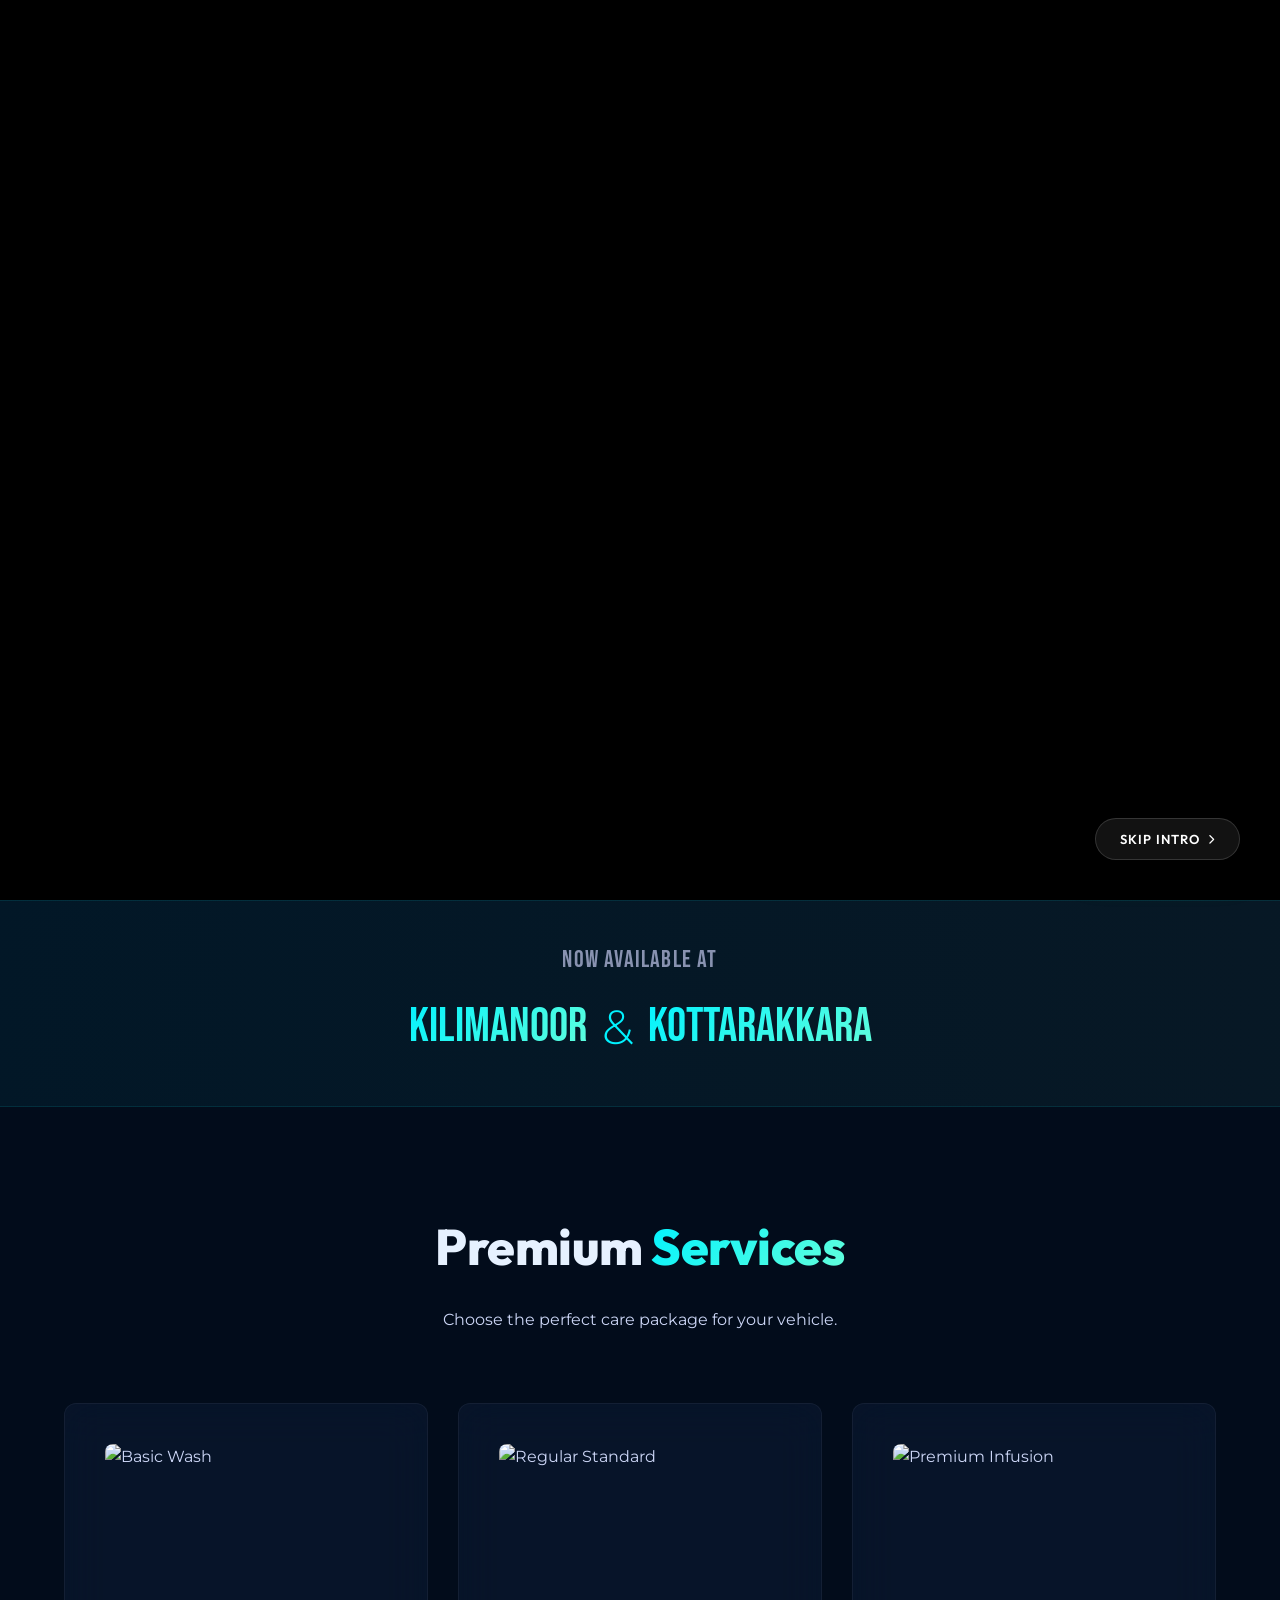
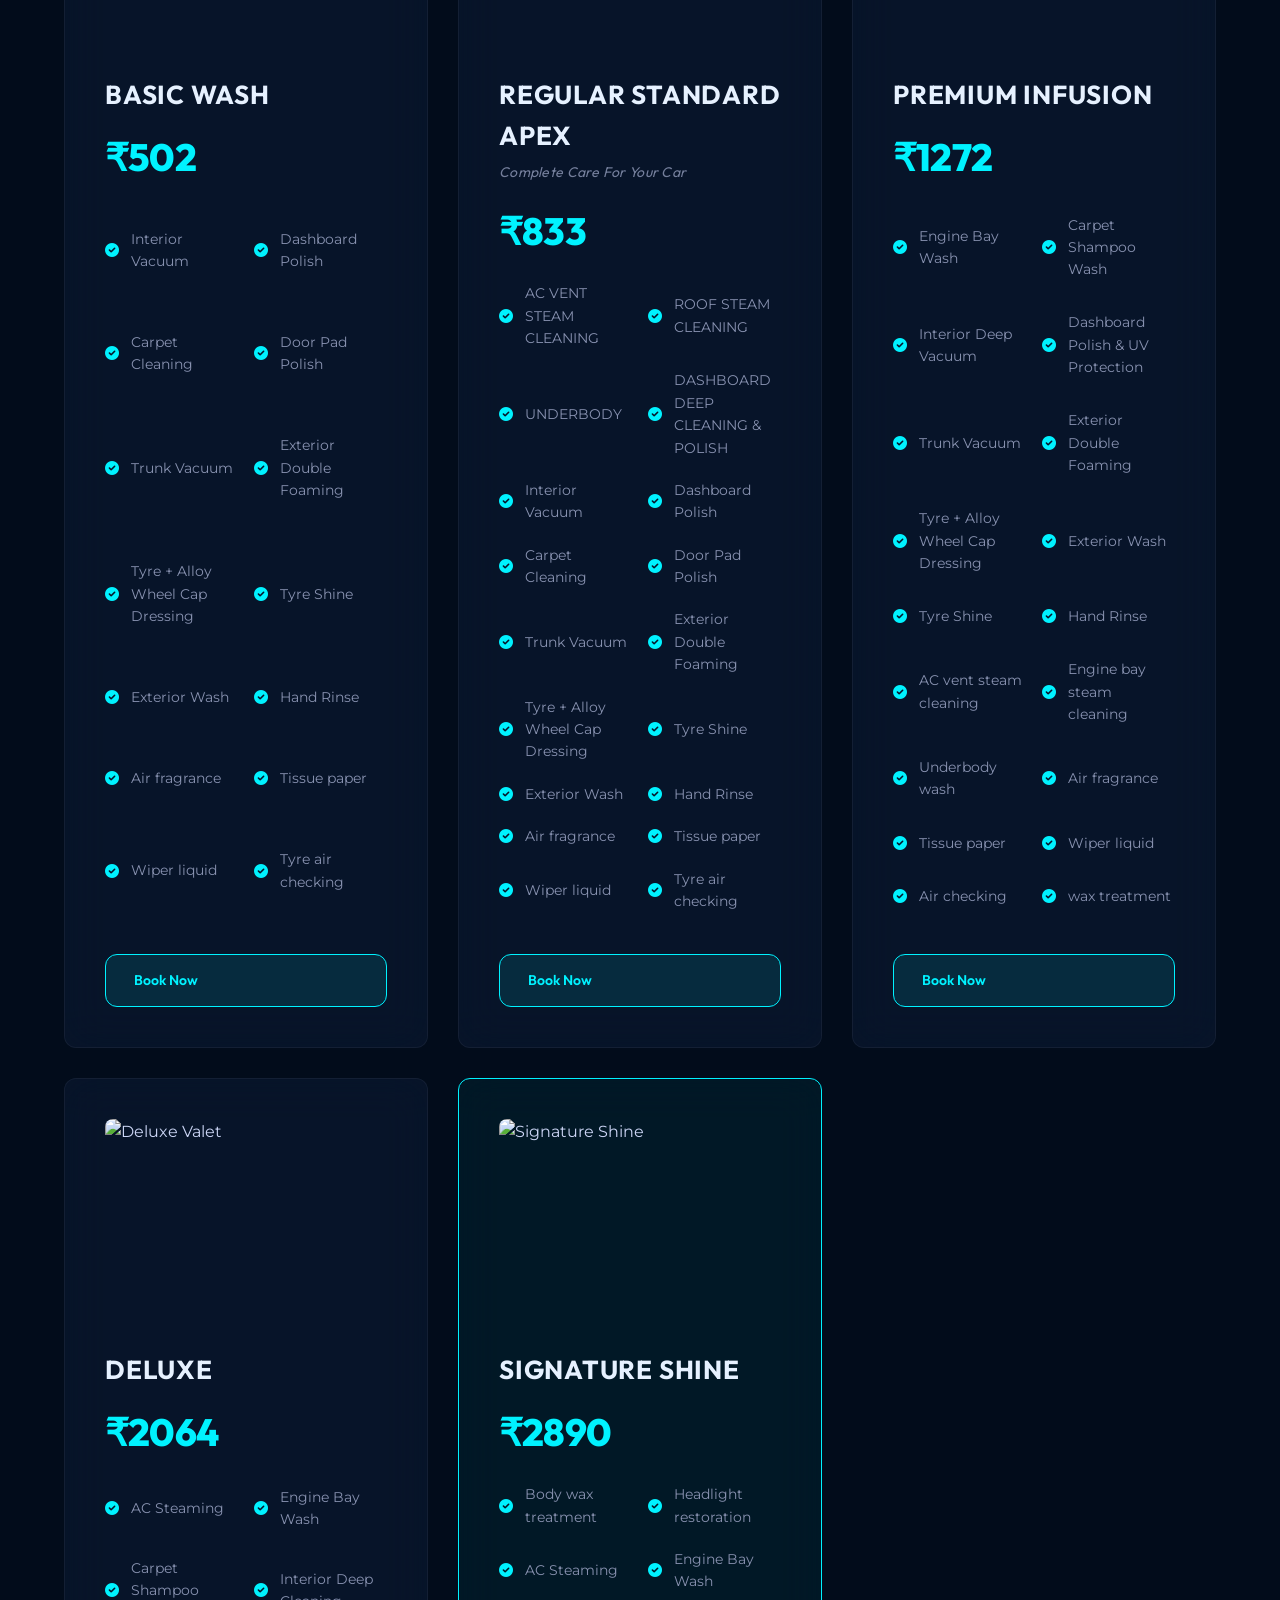
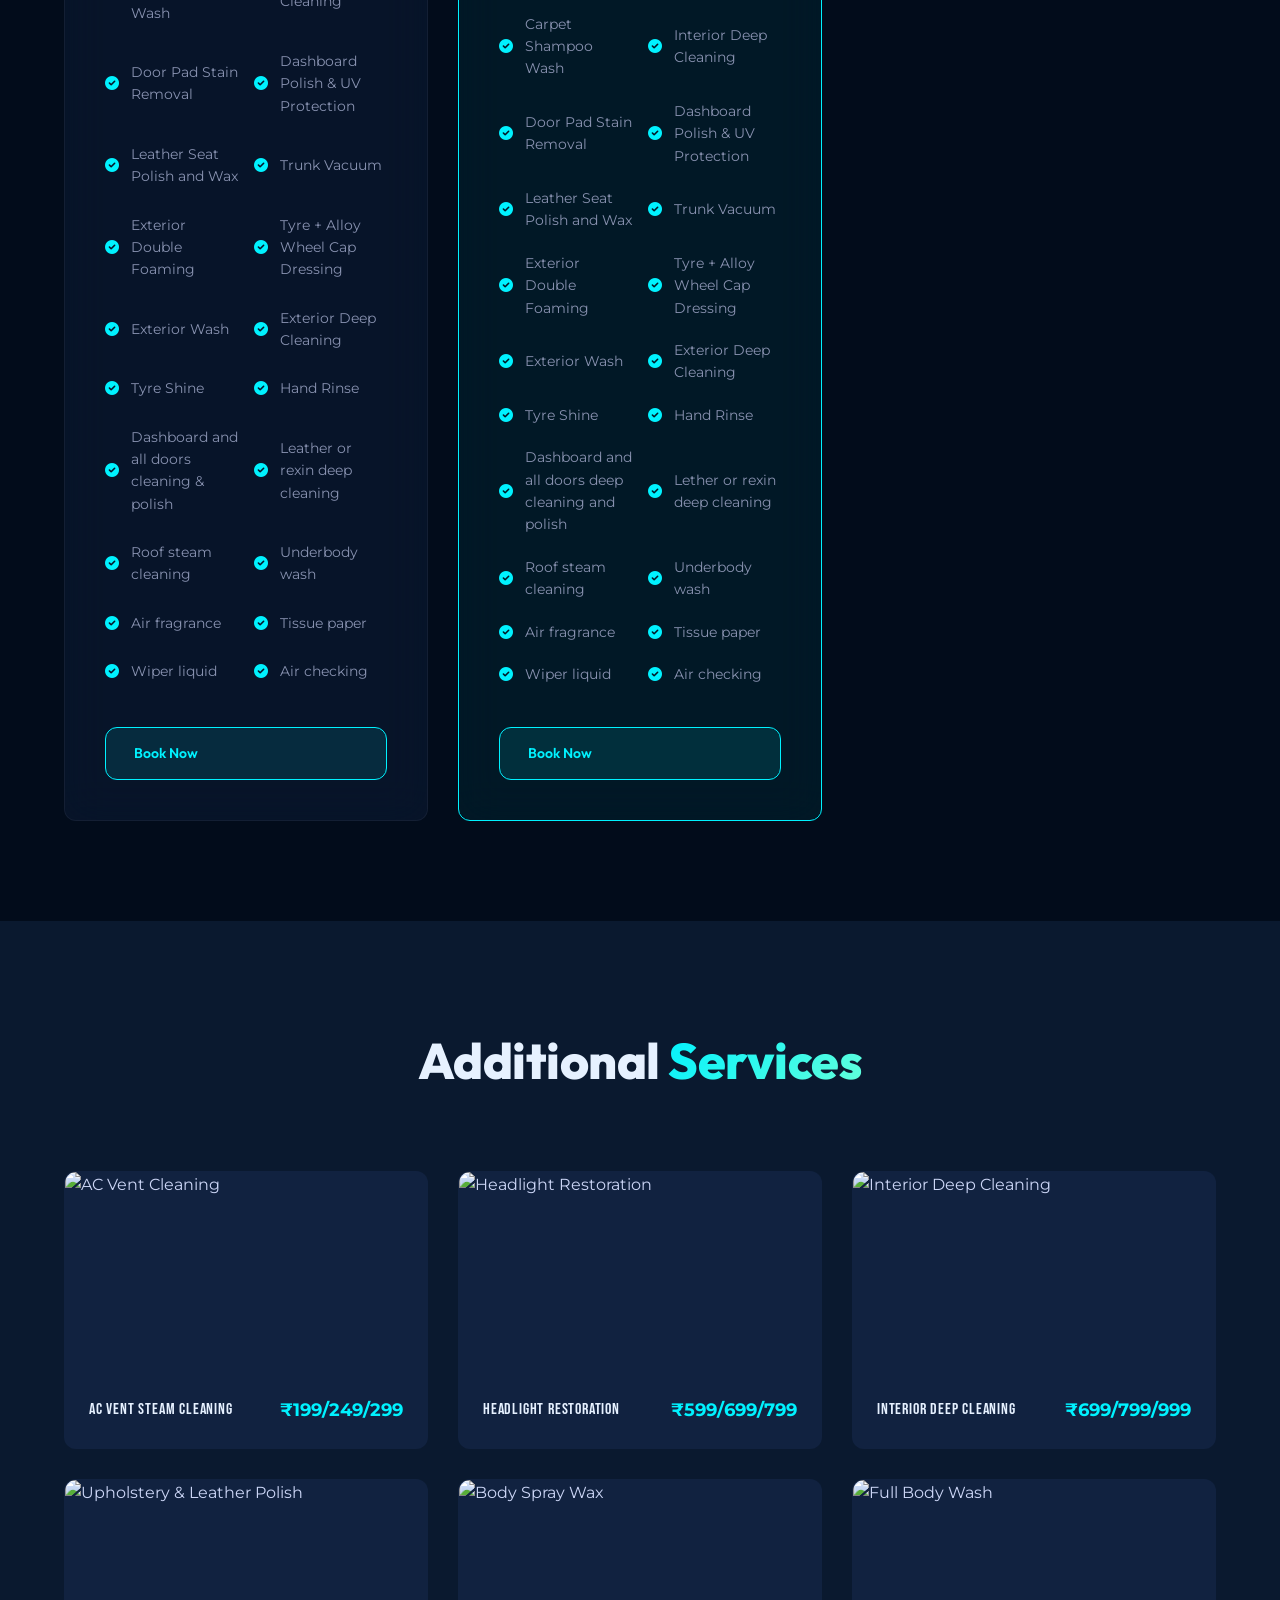
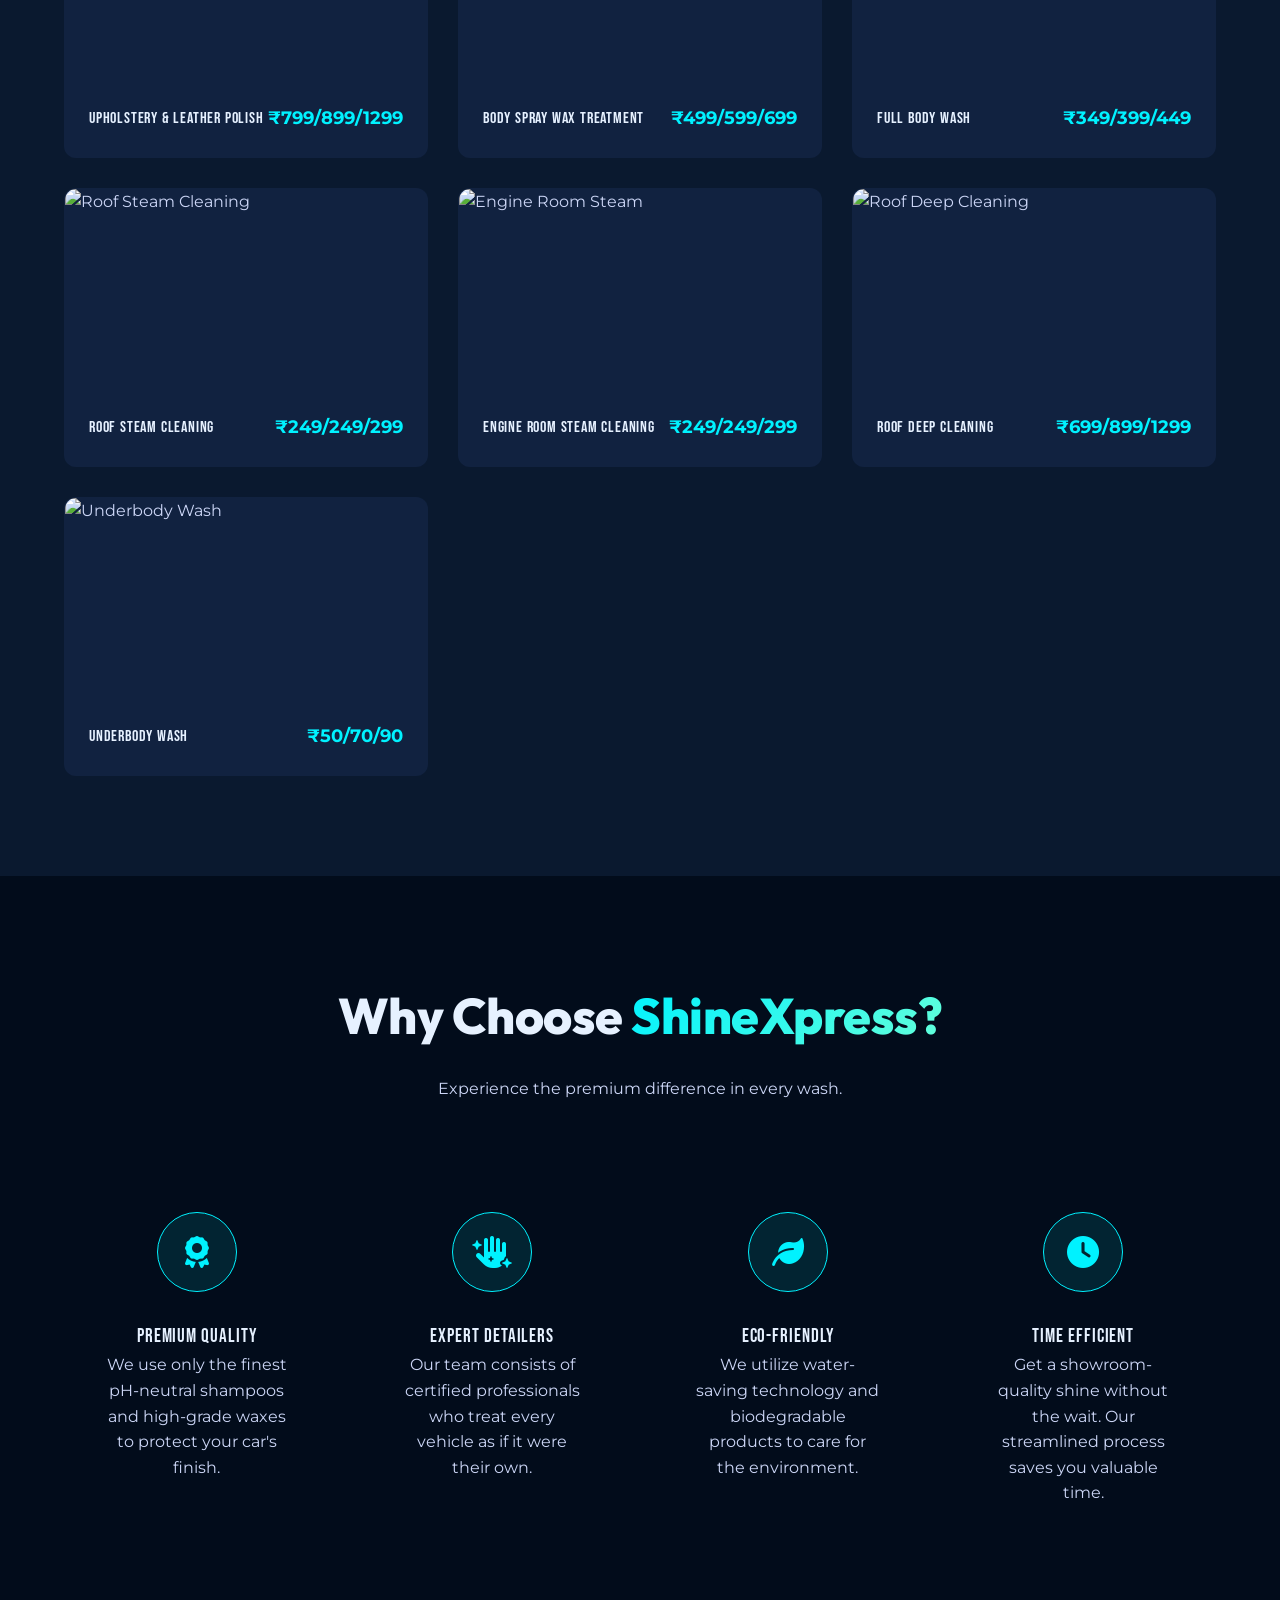
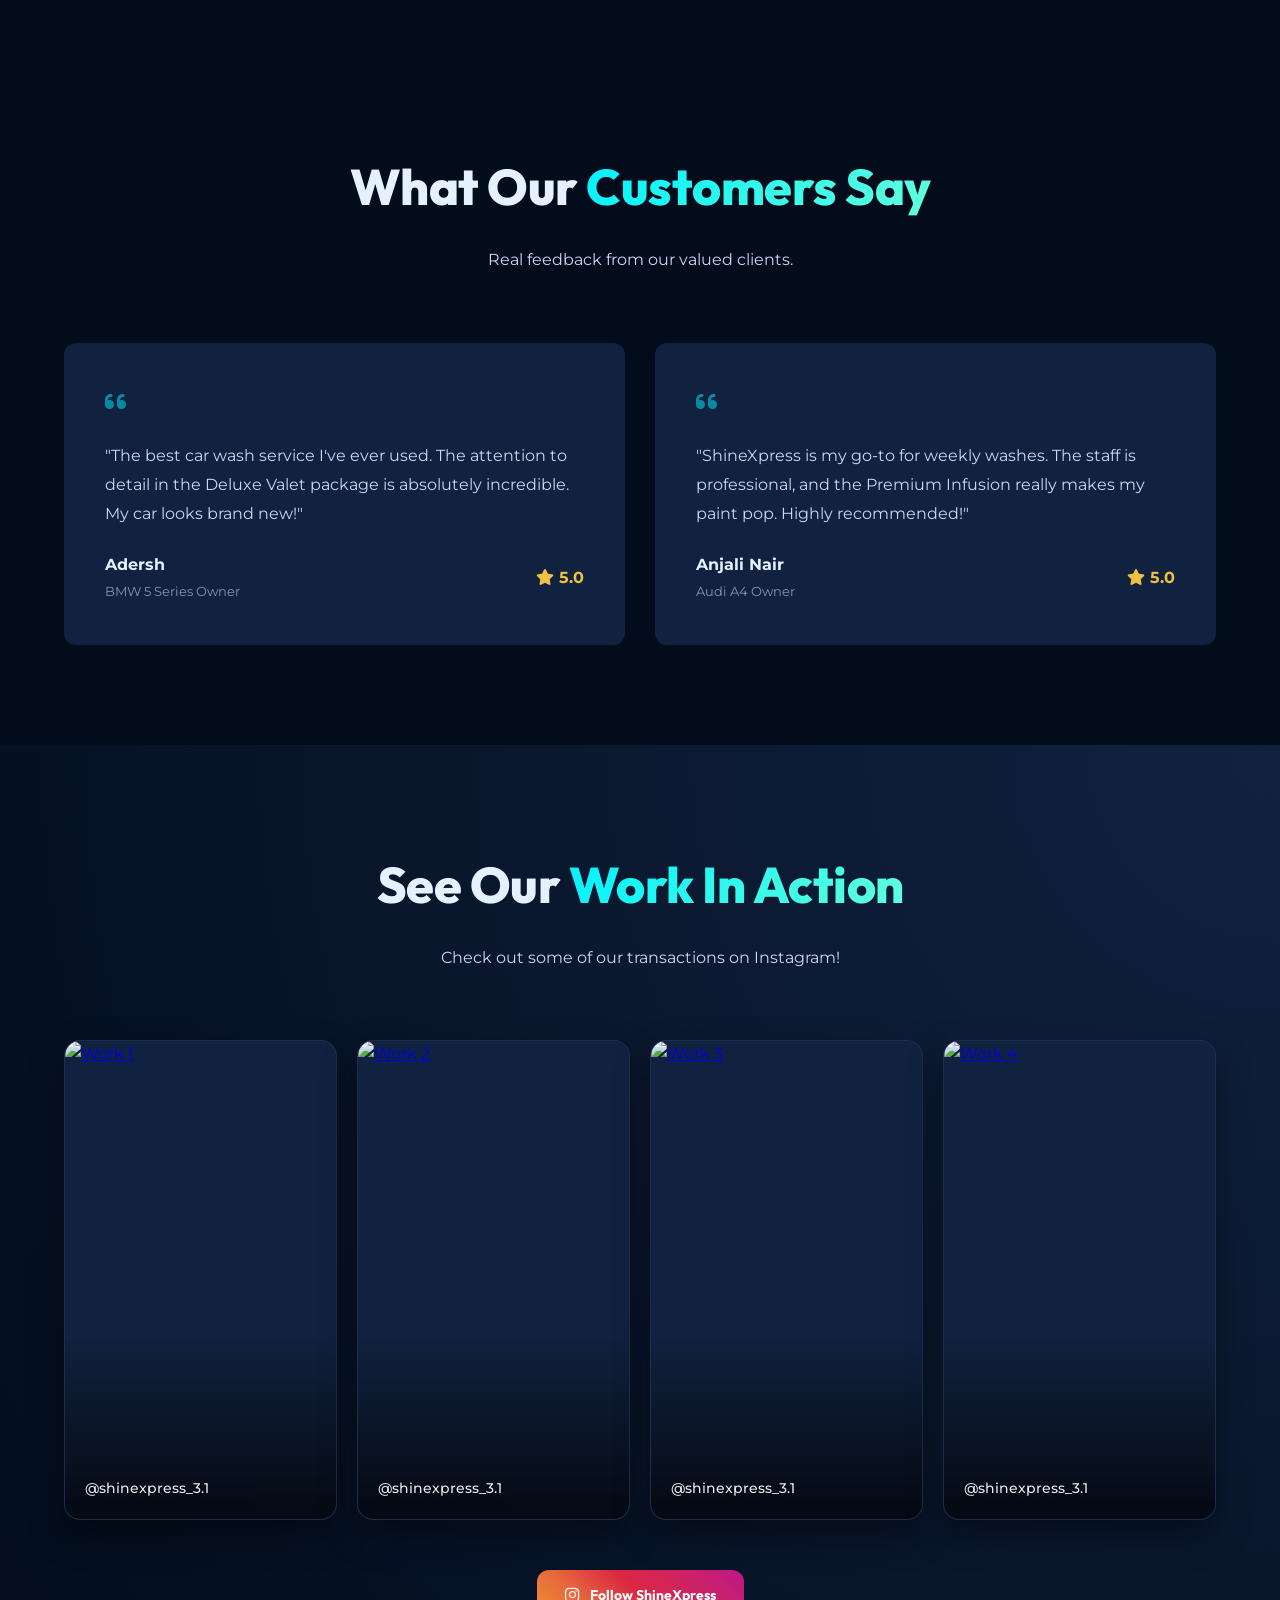
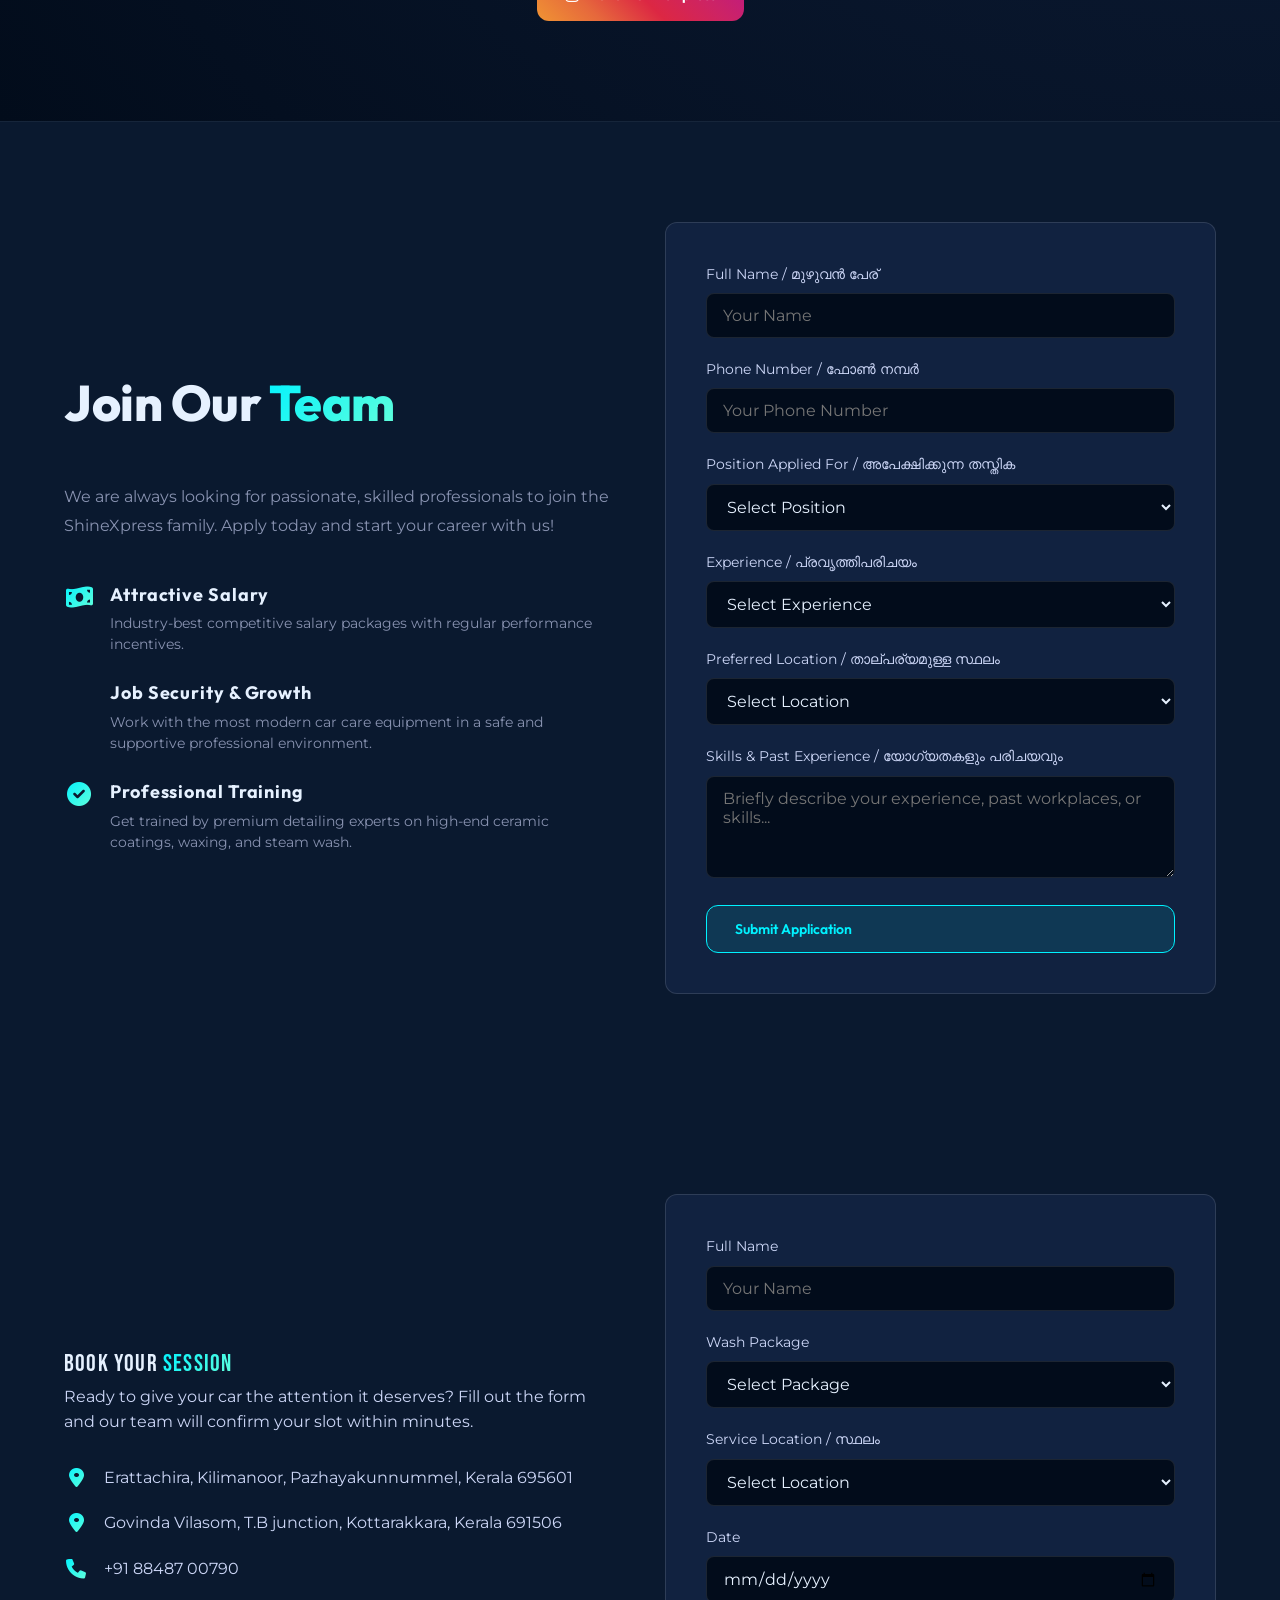
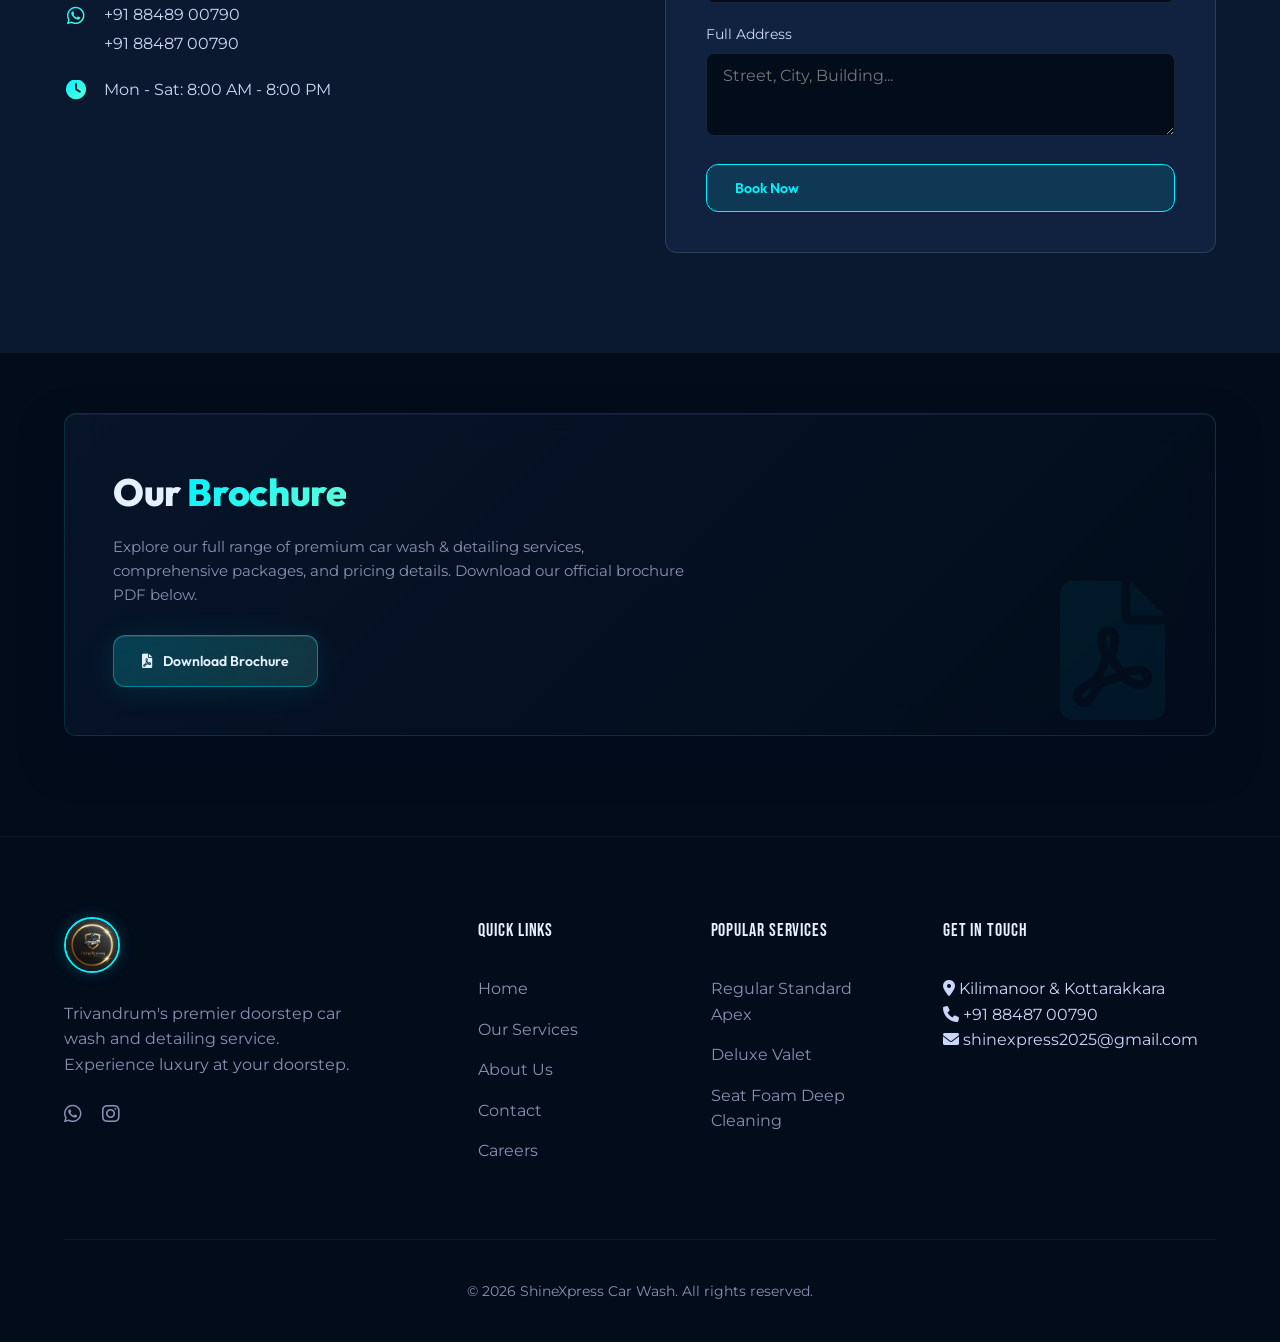
==== commit e742455e: "Add files via upload" ====
--- a/index.html
+++ b/index.html
@@ -745,8 +745,8 @@
                         <div class="booking-detail-item" style="align-items: flex-start;">
                             <i class="fab fa-whatsapp gradient-text" style="margin-top: 4px;"></i>
                             <div style="display: flex; flex-direction: column; gap: 4px;">
-                                <a href="https://wa.me/918848900790" target="_blank">+91 88489 00790 (Kilimanoor)</a>
-                                <a href="https://wa.me/918848700790" target="_blank">+91 88487 00790 (Kottarakkara)</a>
+                                <a href="https://wa.me/918848900790" target="_blank">+91 88489 00790</a>
+                                <a href="https://wa.me/918848700790" target="_blank">+91 88487 00790</a>
                             </div>
                         </div>
                         <div class="booking-detail-item">
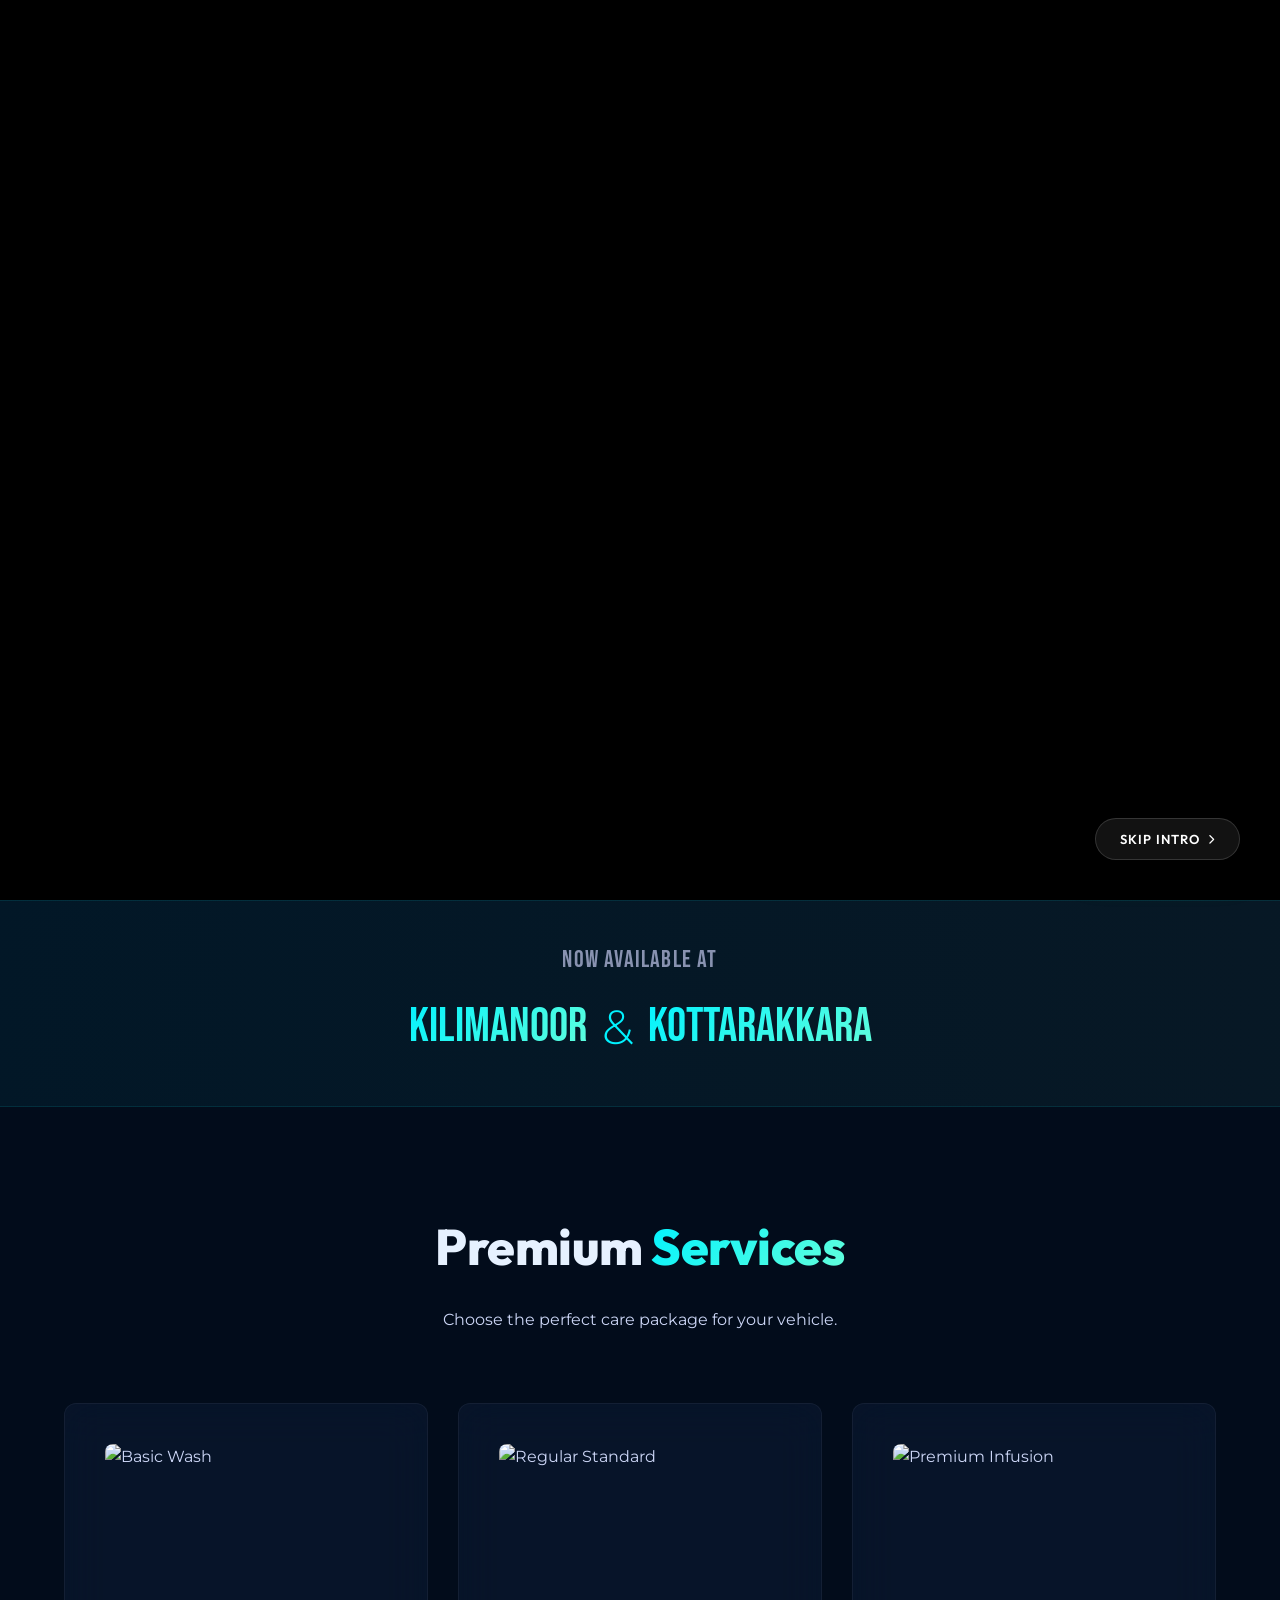
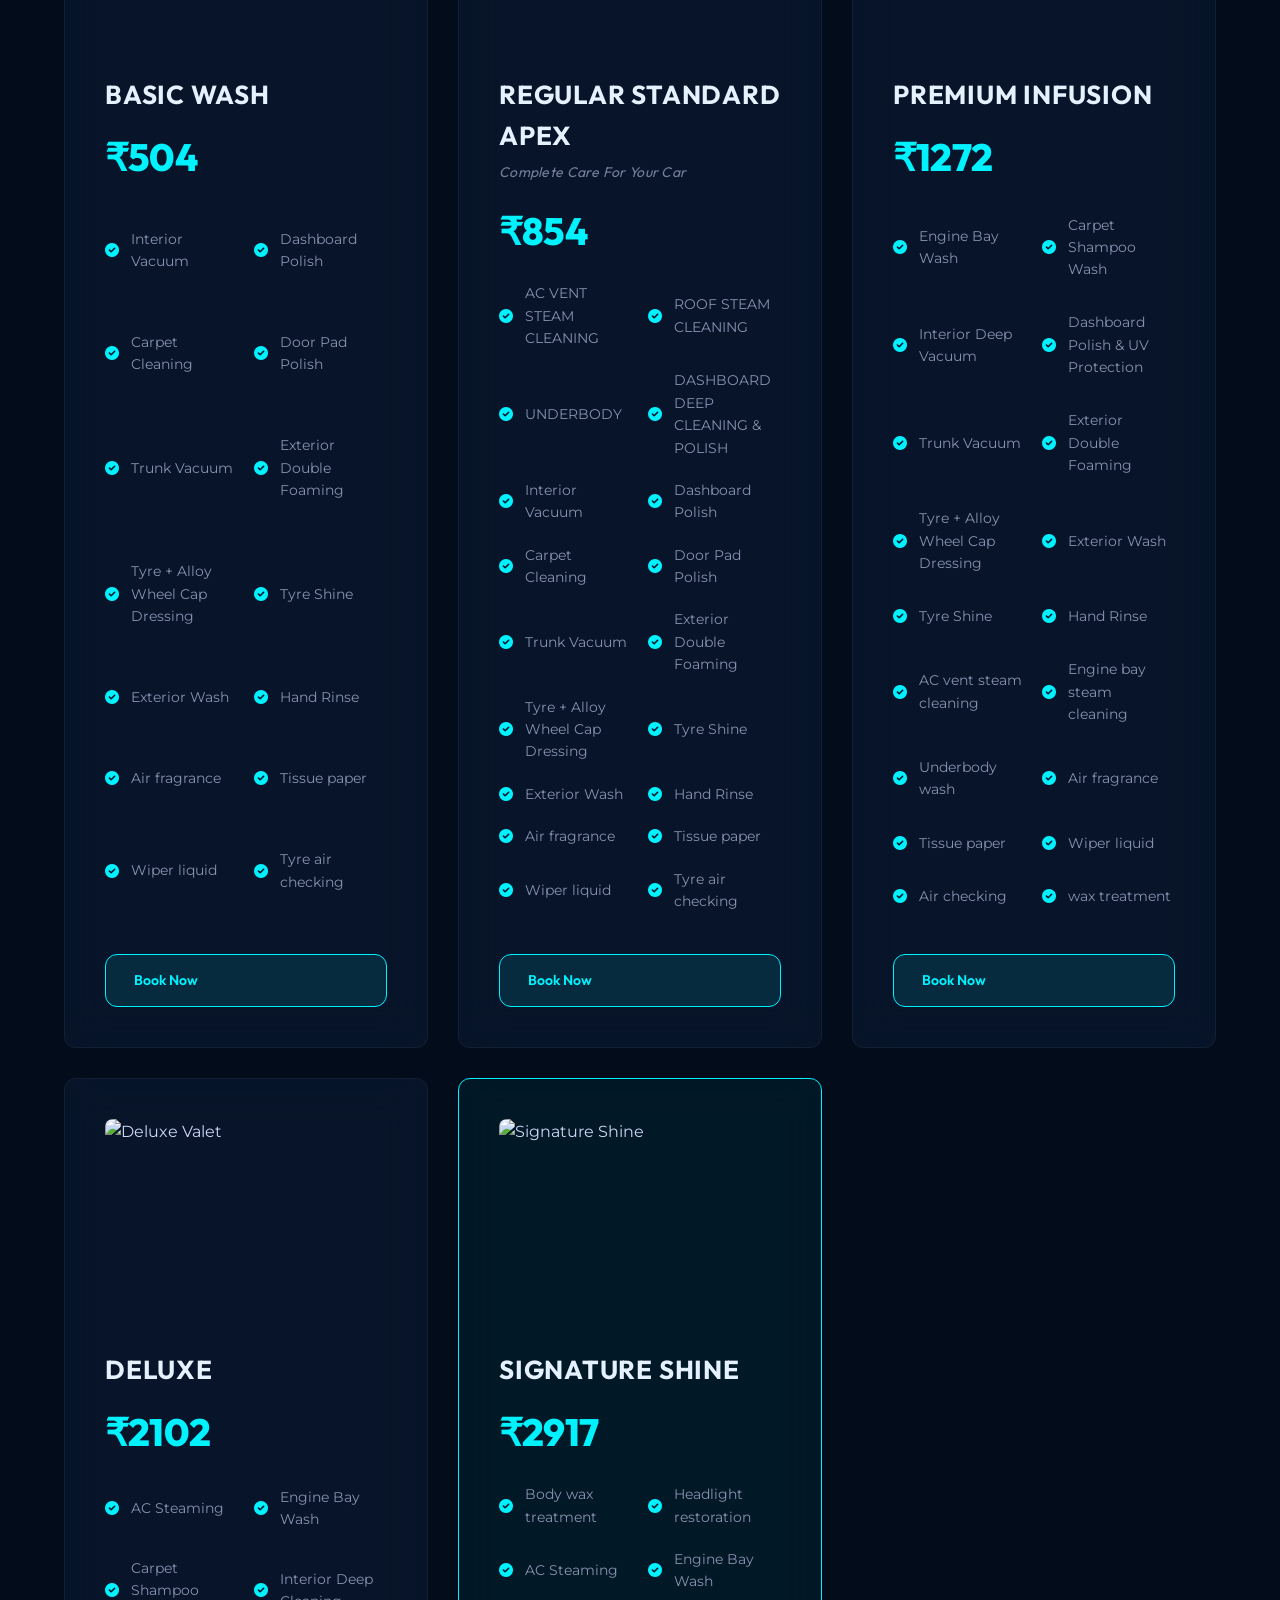
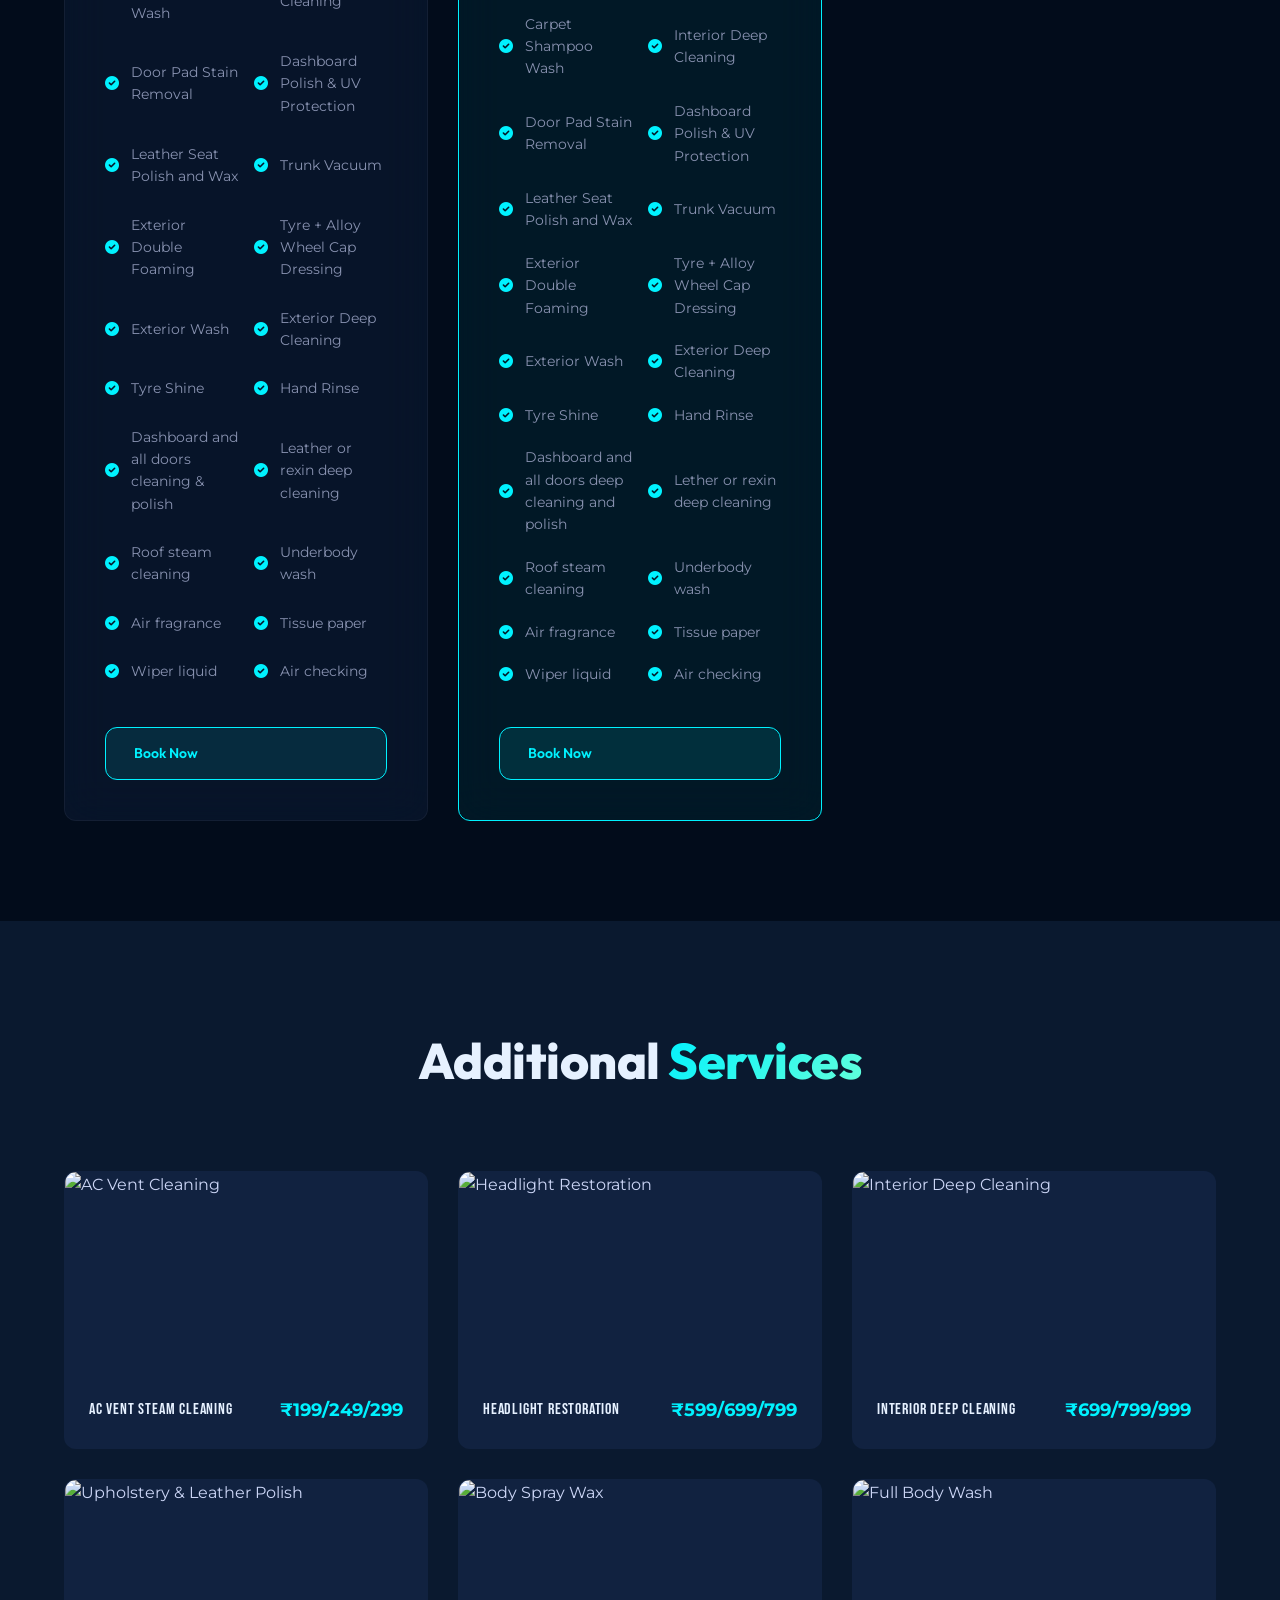
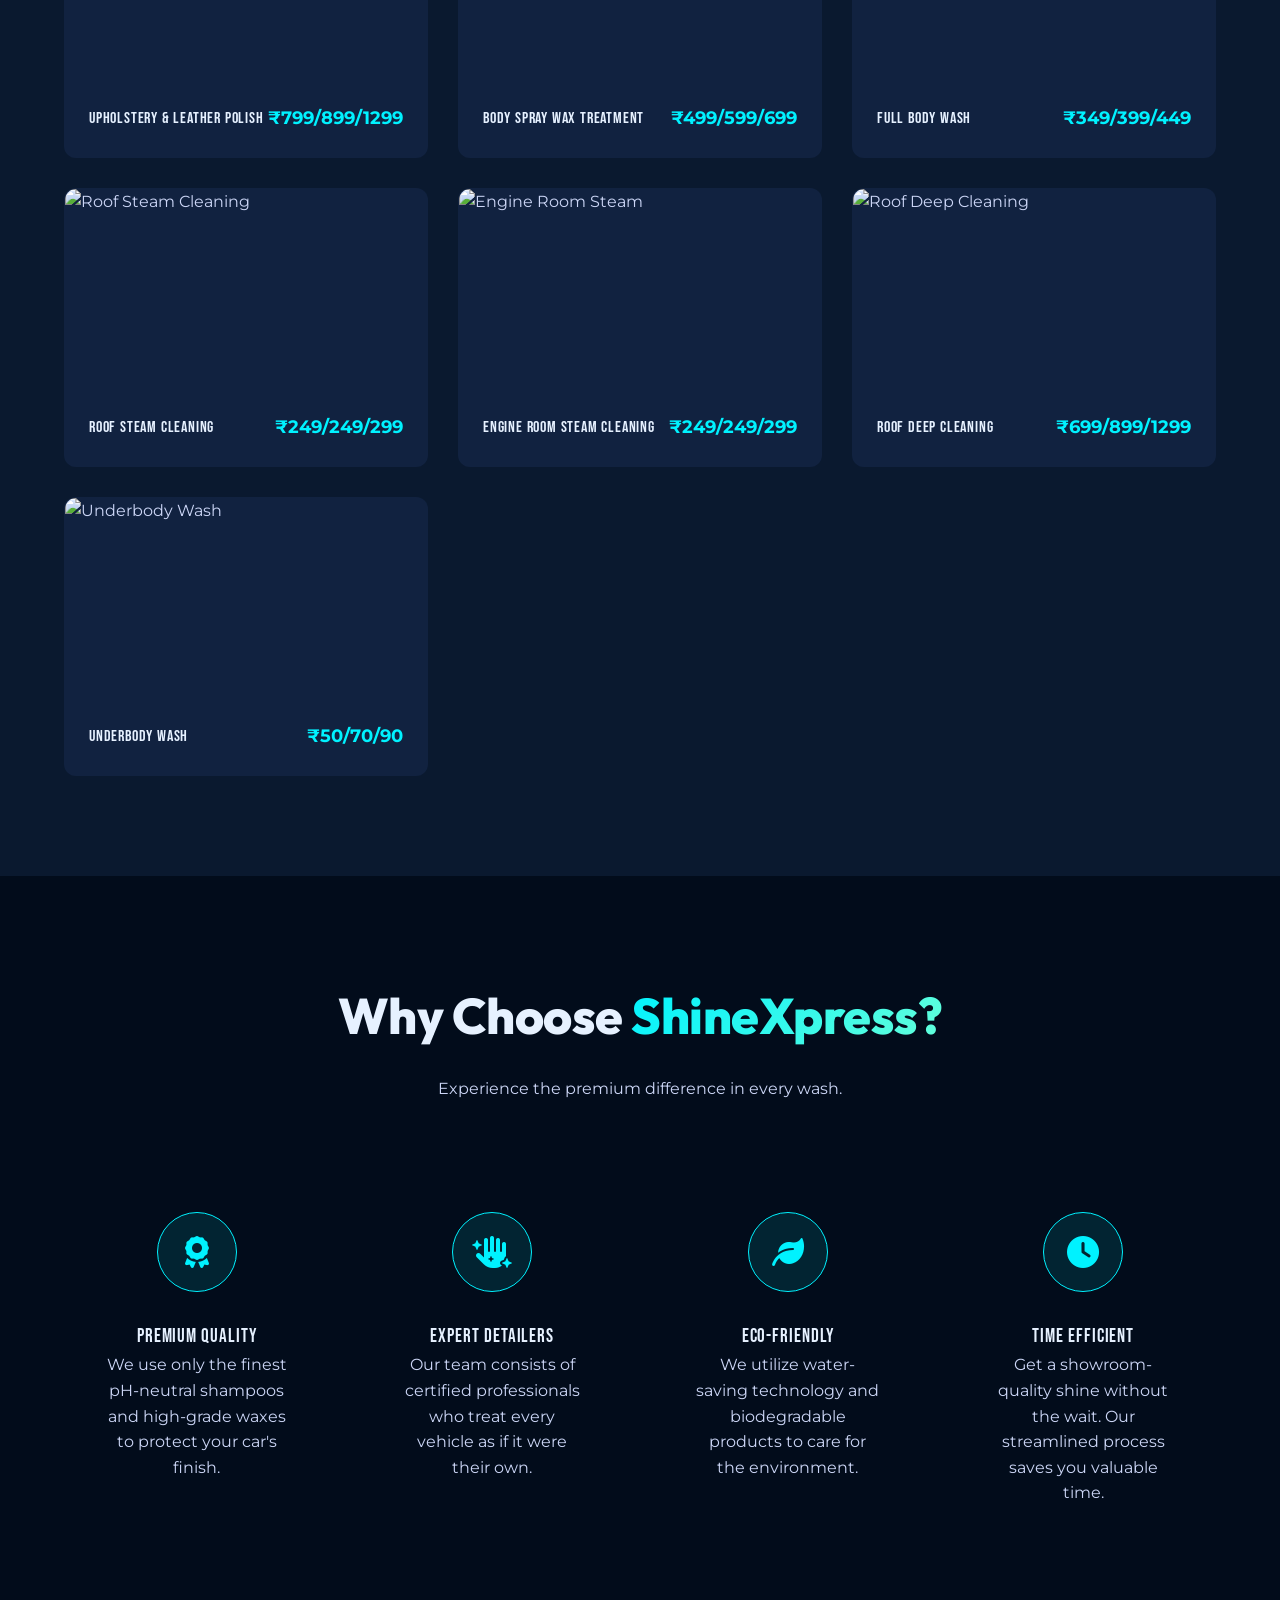
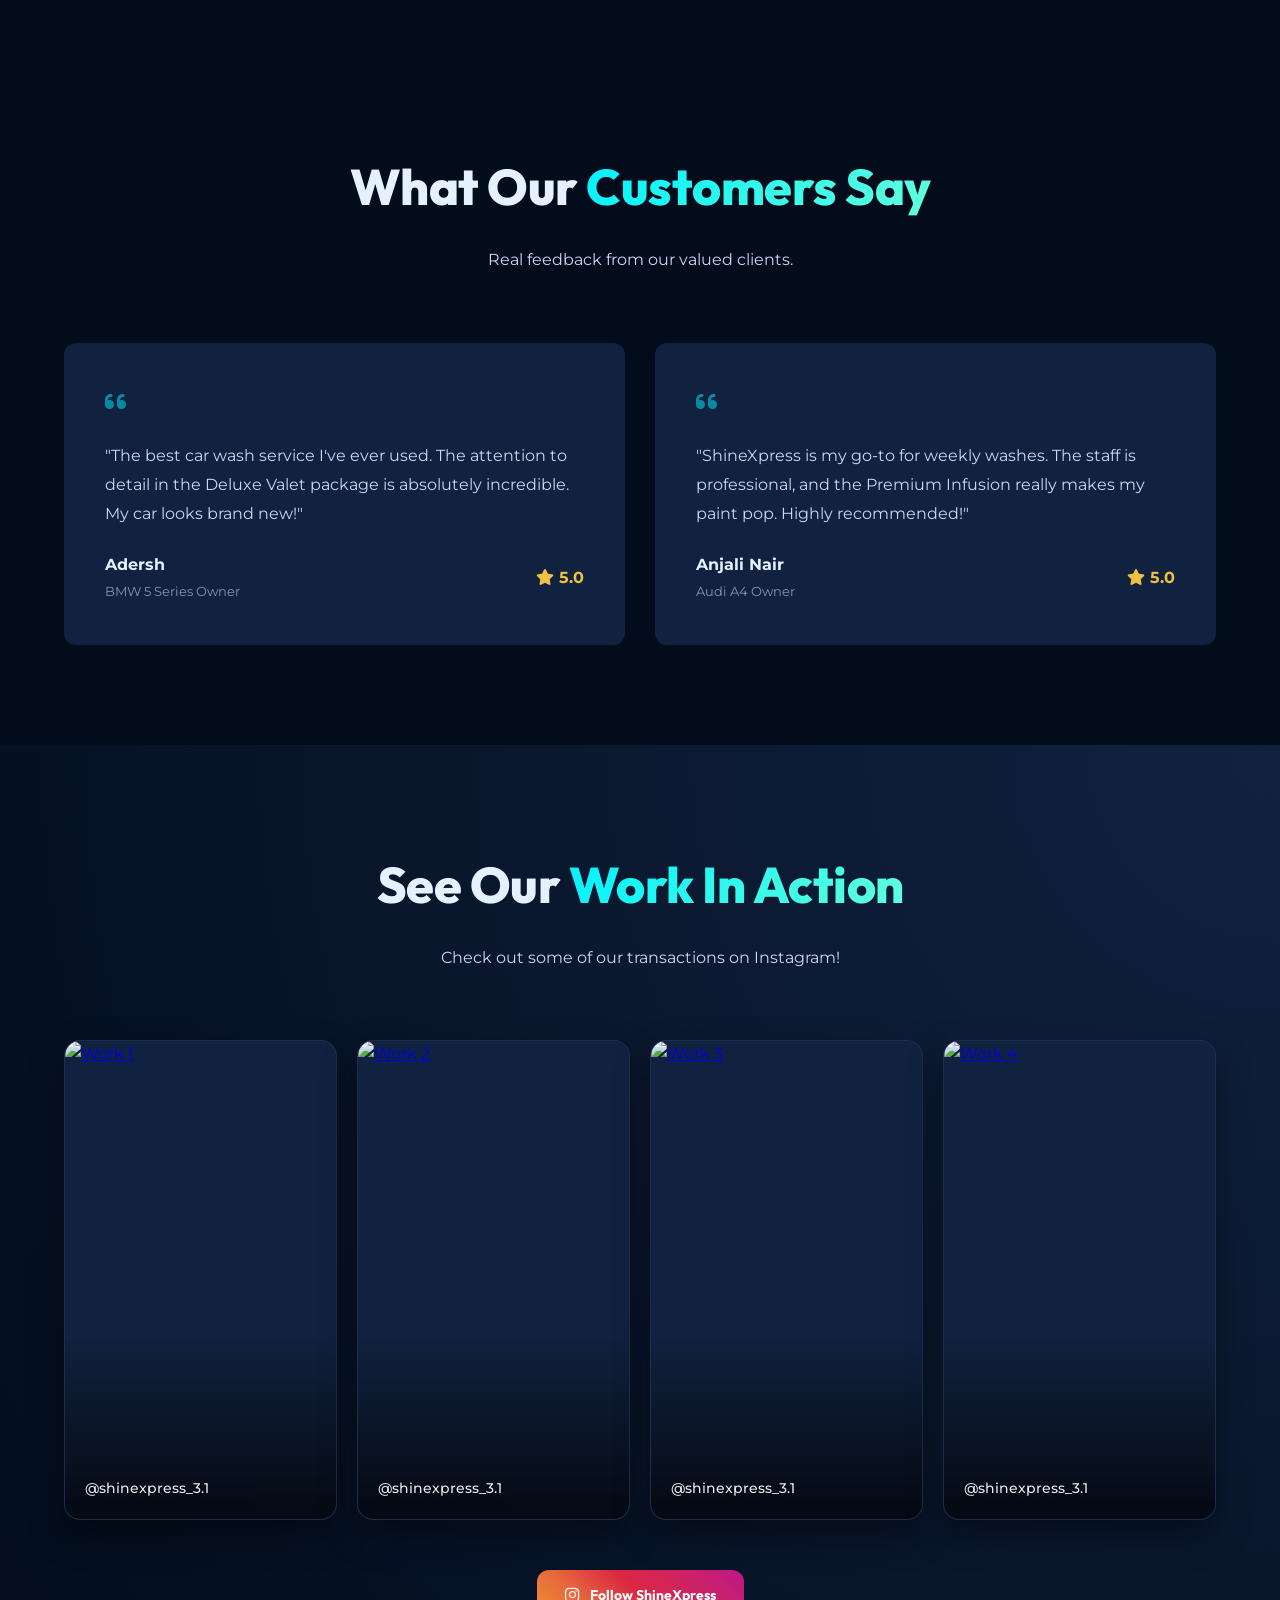
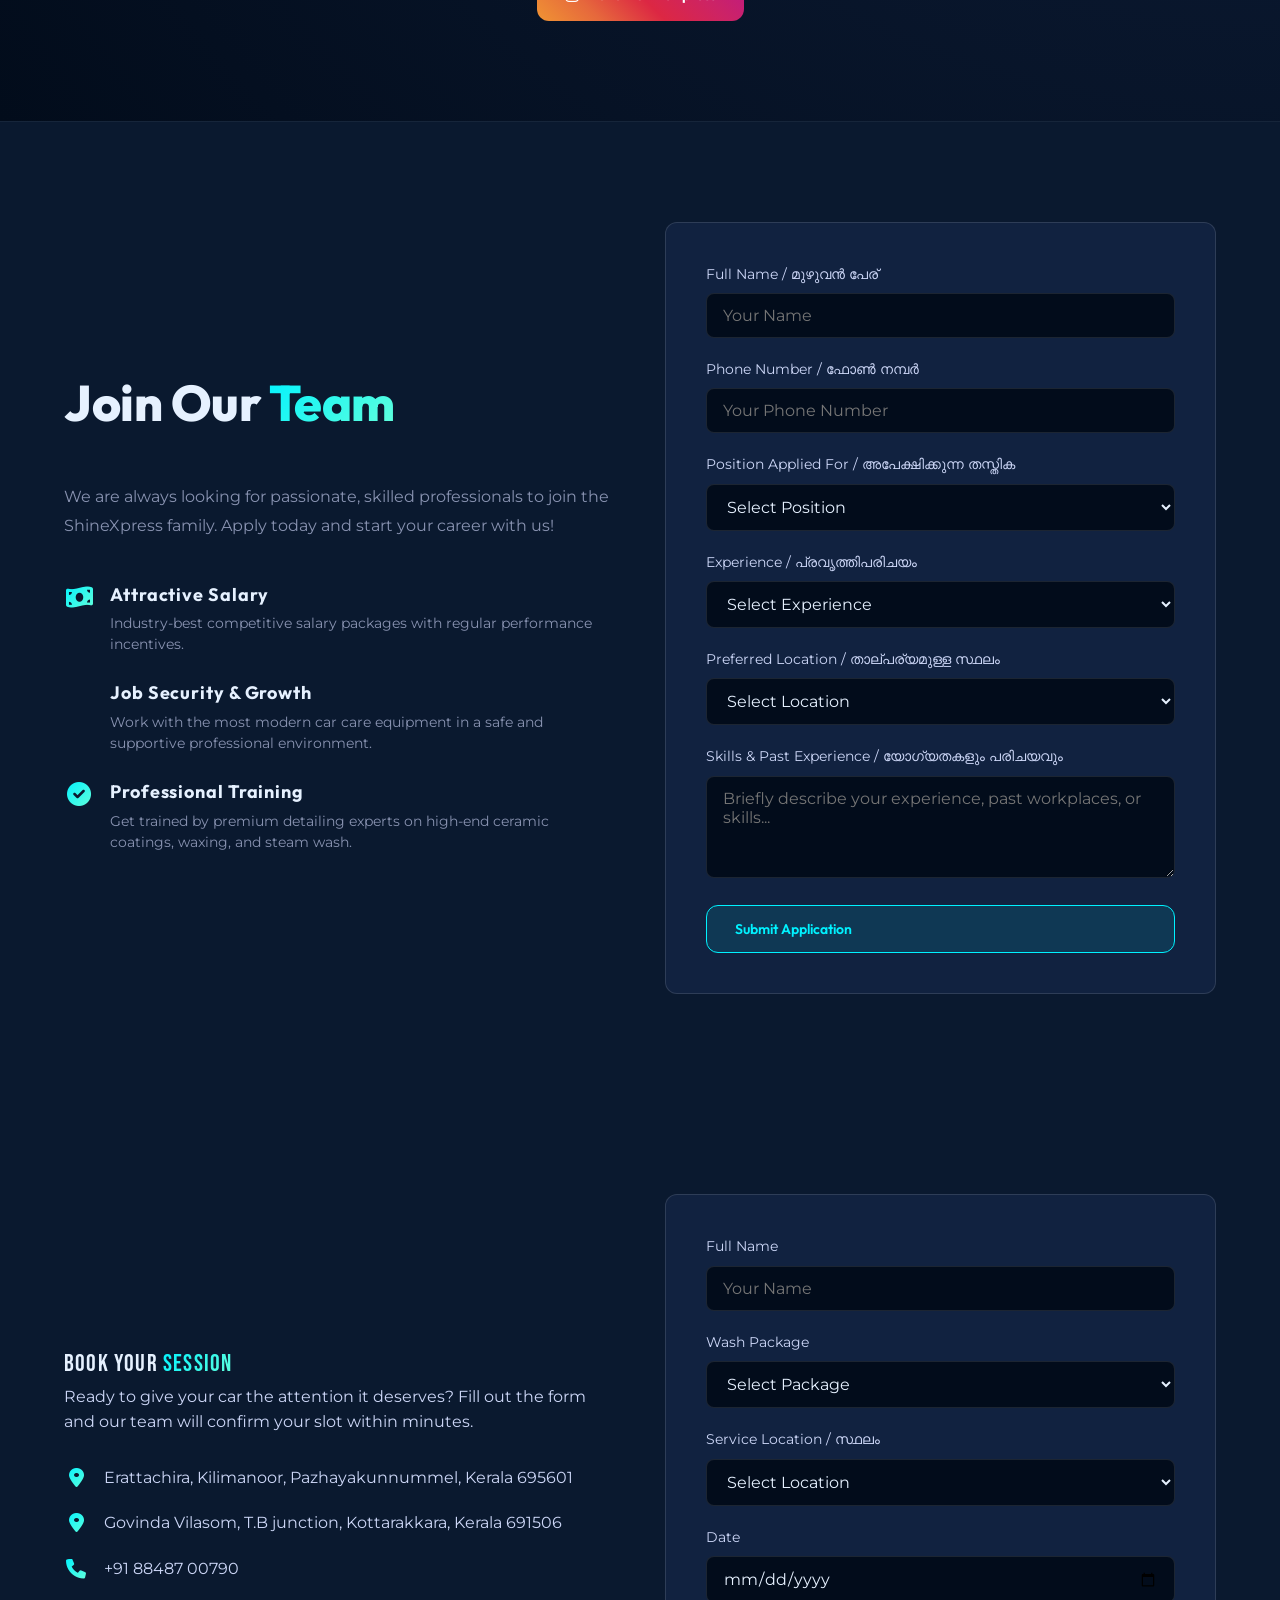
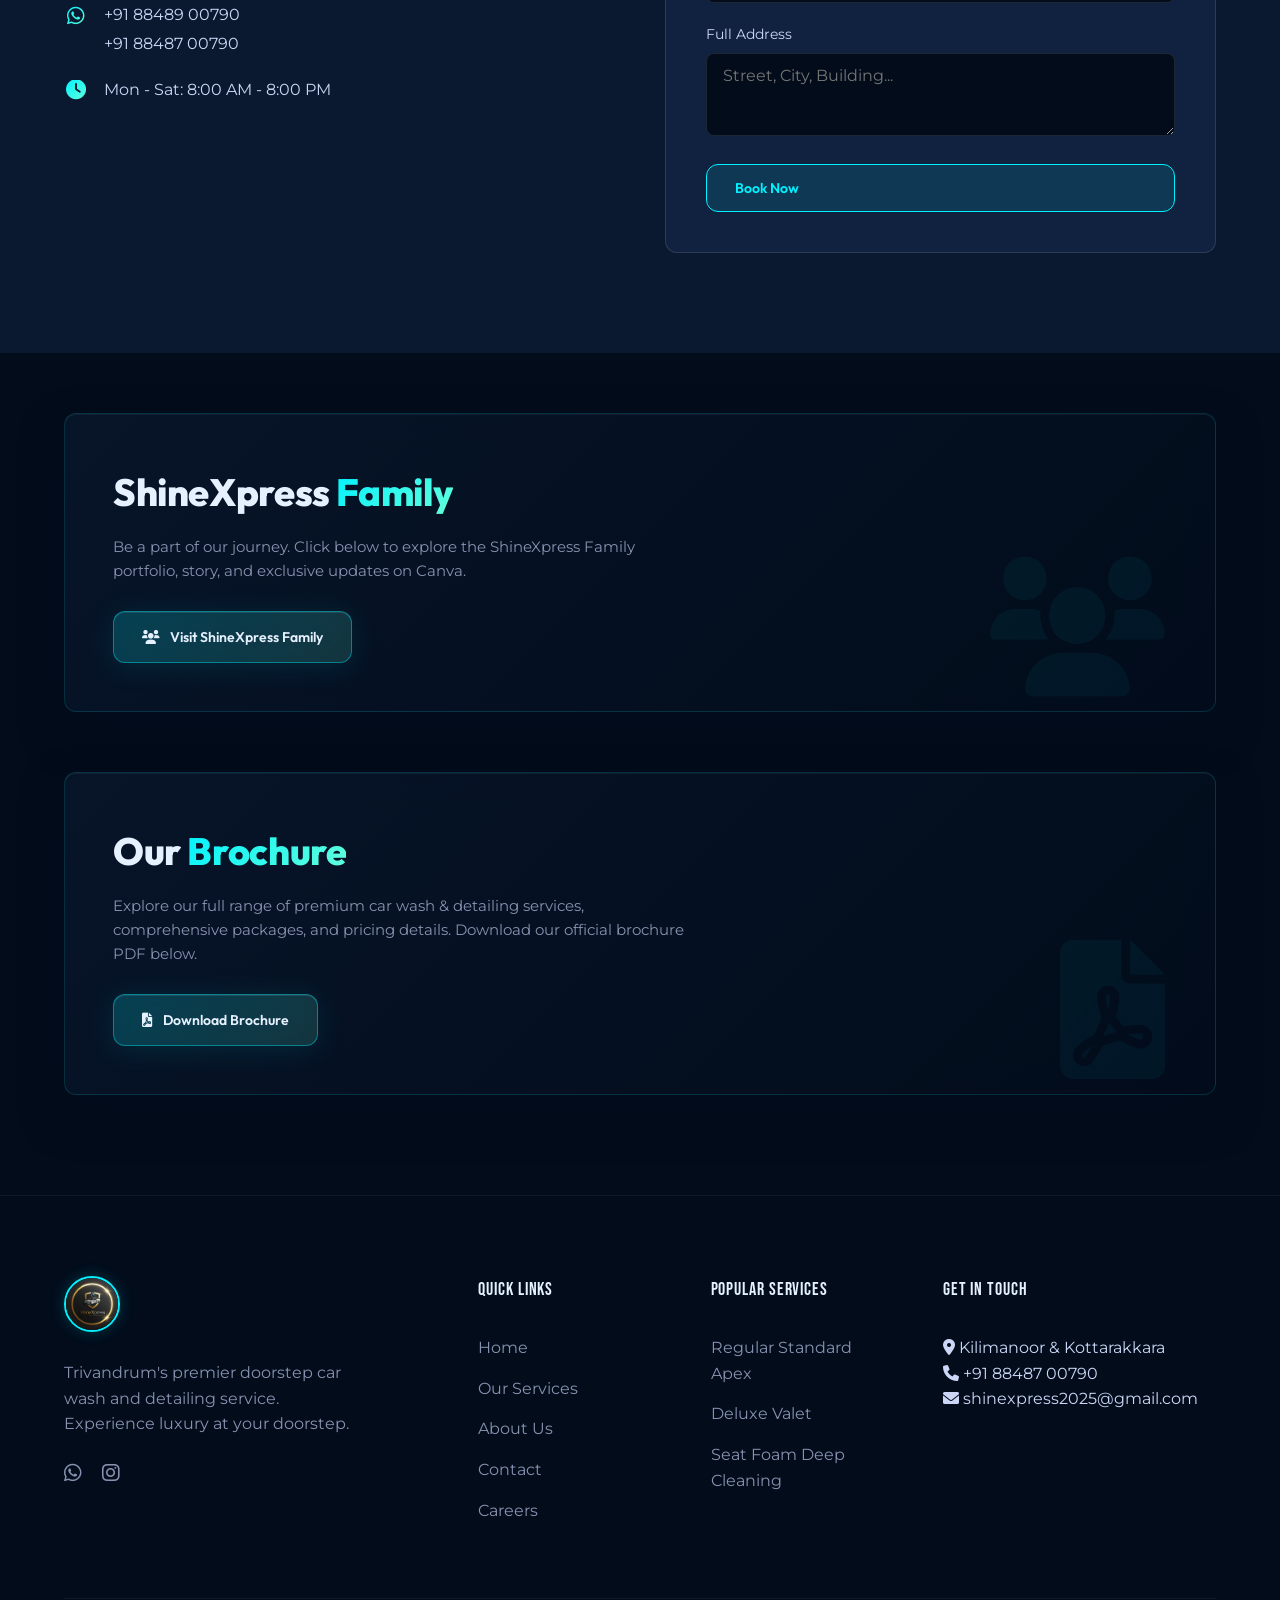
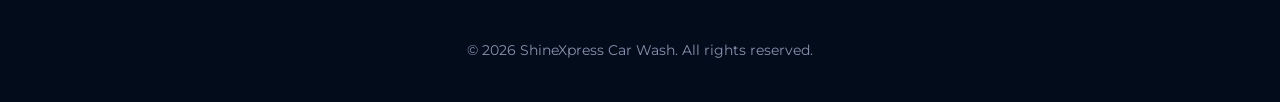
==== commit 89a9e794: "Add files via upload" ====
--- a/index.html
+++ b/index.html
@@ -797,6 +797,24 @@
     </section>
 
     <!-- Brochure Section -->
+    <!-- ShineXpress Family Section -->
+    <section id="shinexpress-family" class="family-section">
+        <div class="container">
+            <div class="family-card animate">
+                <div class="family-content">
+                    <h2>ShineXpress <span class="gradient-text">Family</span></h2>
+                    <p>Be a part of our journey. Click below to explore the ShineXpress Family portfolio, story, and exclusive updates on Canva.</p>
+                    <a href="https://shinexpressfamily31.my.canva.site/" class="btn btn-glass-primary" target="_blank" id="family-canva-btn">
+                        <i class="fas fa-users"></i> Visit ShineXpress Family
+                    </a>
+                </div>
+                <a href="https://shinexpressfamily31.my.canva.site/" class="family-icon-wrap" target="_blank" id="family-icon-link" aria-label="Visit ShineXpress Family on Canva">
+                    <i class="fas fa-users family-bg-icon"></i>
+                </a>
+            </div>
+        </div>
+    </section>
+
     <section id="brochure" class="brochure-section">
         <div class="container">
             <div class="brochure-card animate">
--- a/style.css
+++ b/style.css
@@ -2236,6 +2236,105 @@
 }
 
 /* ===================================================
+   SHINEXPRESS FAMILY SECTION STYLES
+   =================================================== */
+.family-section {
+  padding: 60px 0 0 0;
+  position: relative;
+}
+
+.family-card {
+  background: linear-gradient(135deg, rgba(10, 25, 47, 0.7), rgba(2, 12, 27, 0.85));
+  backdrop-filter: blur(var(--glass-blur));
+  -webkit-backdrop-filter: blur(var(--glass-blur));
+  border: 1px solid rgba(0, 242, 255, 0.15);
+  border-radius: var(--border-radius);
+  padding: 48px;
+  display: flex;
+  justify-content: space-between;
+  align-items: center;
+  position: relative;
+  overflow: hidden;
+  box-shadow: 0 20px 40px rgba(2, 12, 27, 0.5),
+              inset 0 1px 0 rgba(255, 255, 255, 0.05);
+  transition: transform 0.4s cubic-bezier(0.165, 0.84, 0.44, 1),
+              border-color 0.4s ease,
+              box-shadow 0.4s ease;
+}
+
+.family-card:hover {
+  transform: translateY(-5px);
+  border-color: var(--primary);
+  box-shadow: 0 30px 60px rgba(0, 242, 255, 0.12),
+              inset 0 1px 0 rgba(255, 255, 255, 0.1);
+}
+
+.family-content {
+  max-width: 65%;
+  z-index: 2;
+}
+
+.family-content h2 {
+  font-family: 'Outfit', sans-serif;
+  font-weight: 800;
+  font-size: clamp(28px, 4vw, 38px);
+  margin-bottom: 12px;
+  letter-spacing: -0.01em;
+  text-transform: none;
+}
+
+.family-content p {
+  color: var(--text-slate);
+  margin-bottom: 28px;
+  font-size: 15px;
+  line-height: 1.6;
+  max-width: 580px;
+}
+
+.family-icon-wrap {
+  position: absolute;
+  right: 50px;
+  bottom: -30px;
+  font-size: 140px;
+  color: rgba(0, 242, 255, 0.05);
+  z-index: 1;
+  transition: transform 0.6s cubic-bezier(0.175, 0.885, 0.32, 1.275),
+              color 0.4s ease;
+  text-decoration: none;
+  display: block;
+  cursor: pointer;
+}
+
+.family-card:hover .family-icon-wrap {
+  transform: scale(1.15) rotate(-8deg);
+  color: rgba(0, 242, 255, 0.25);
+}
+
+@media (max-width: 768px) {
+  .family-card {
+    flex-direction: column;
+    text-align: center;
+    padding: 40px 24px;
+  }
+  .family-content {
+    max-width: 100%;
+    margin-bottom: 0;
+  }
+  .family-content p {
+    margin-bottom: 24px;
+  }
+  .family-icon-wrap {
+    position: relative;
+    right: auto;
+    bottom: auto;
+    font-size: 90px;
+    margin-top: 24px;
+    display: inline-block;
+    color: rgba(0, 242, 255, 0.1);
+  }
+}
+
+/* ===================================================
    WHATSAPP MODAL STYLING
    =================================================== */
 .wa-modal {
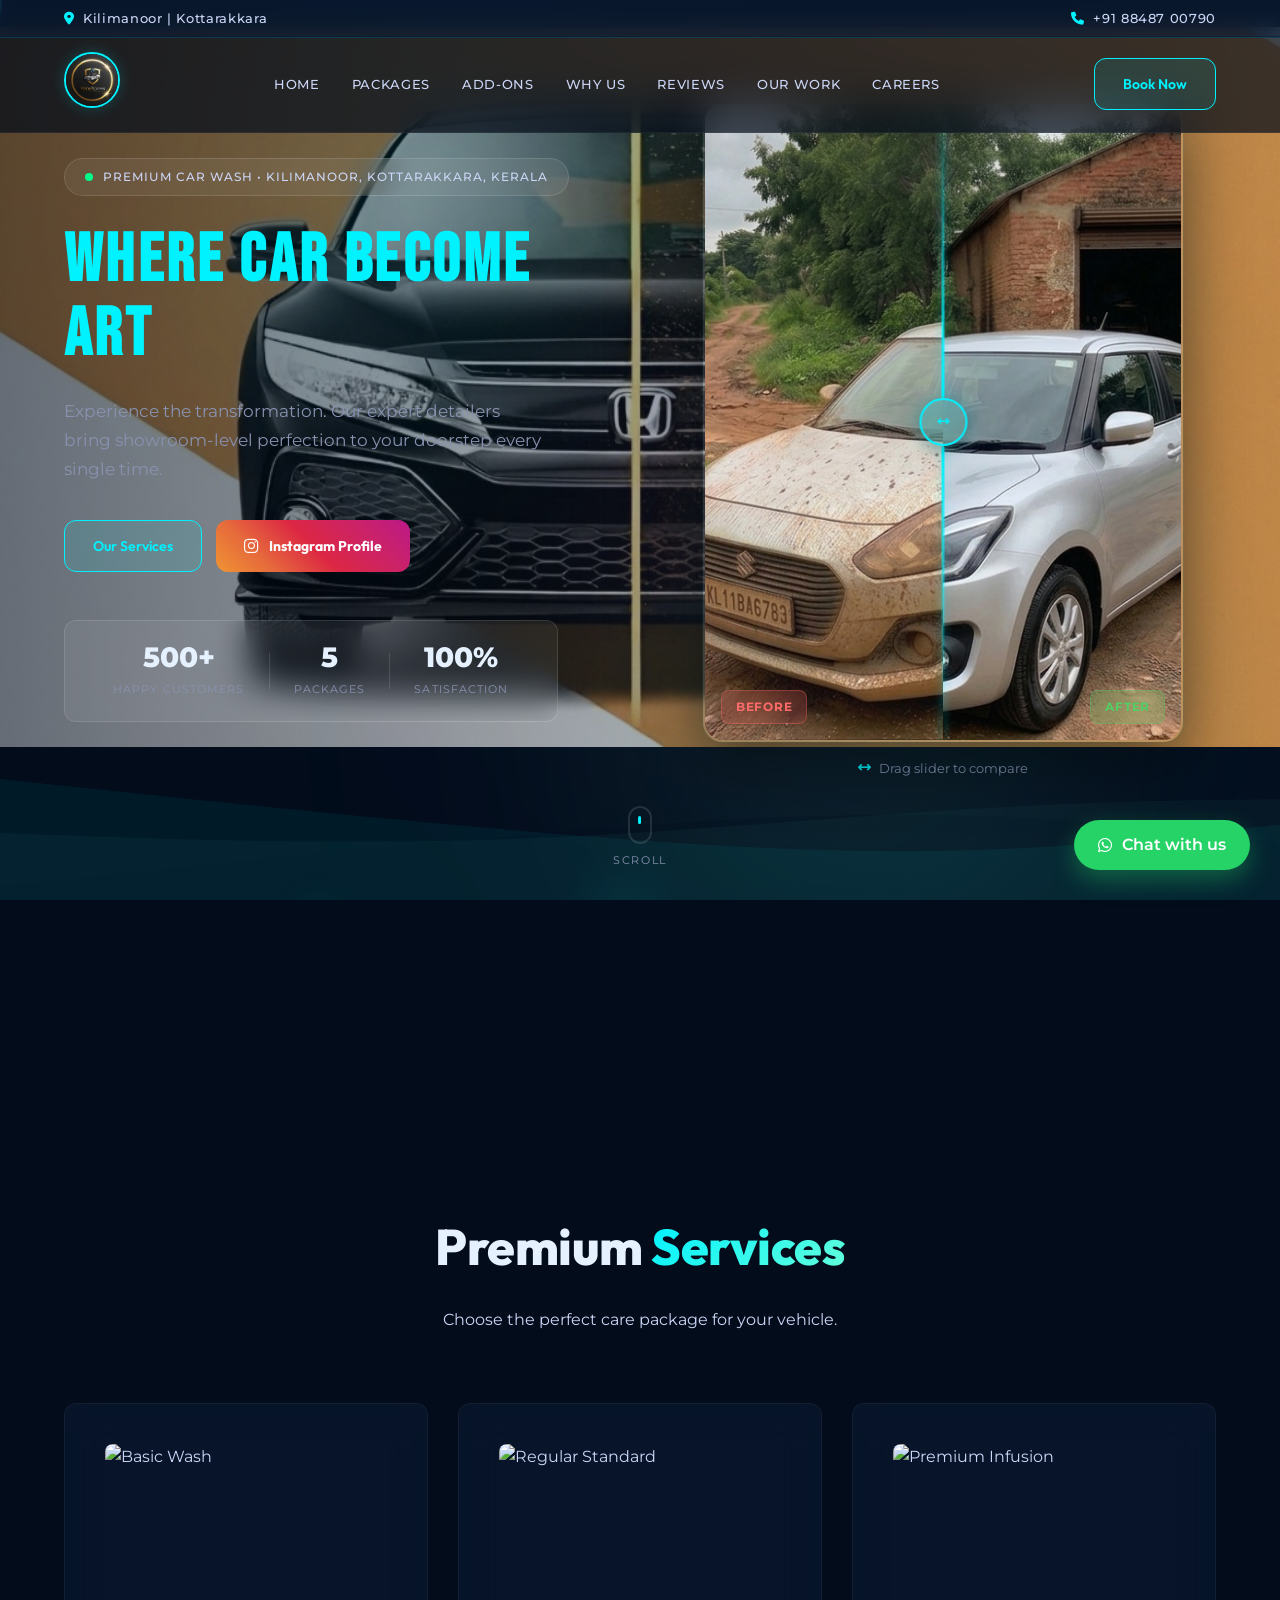
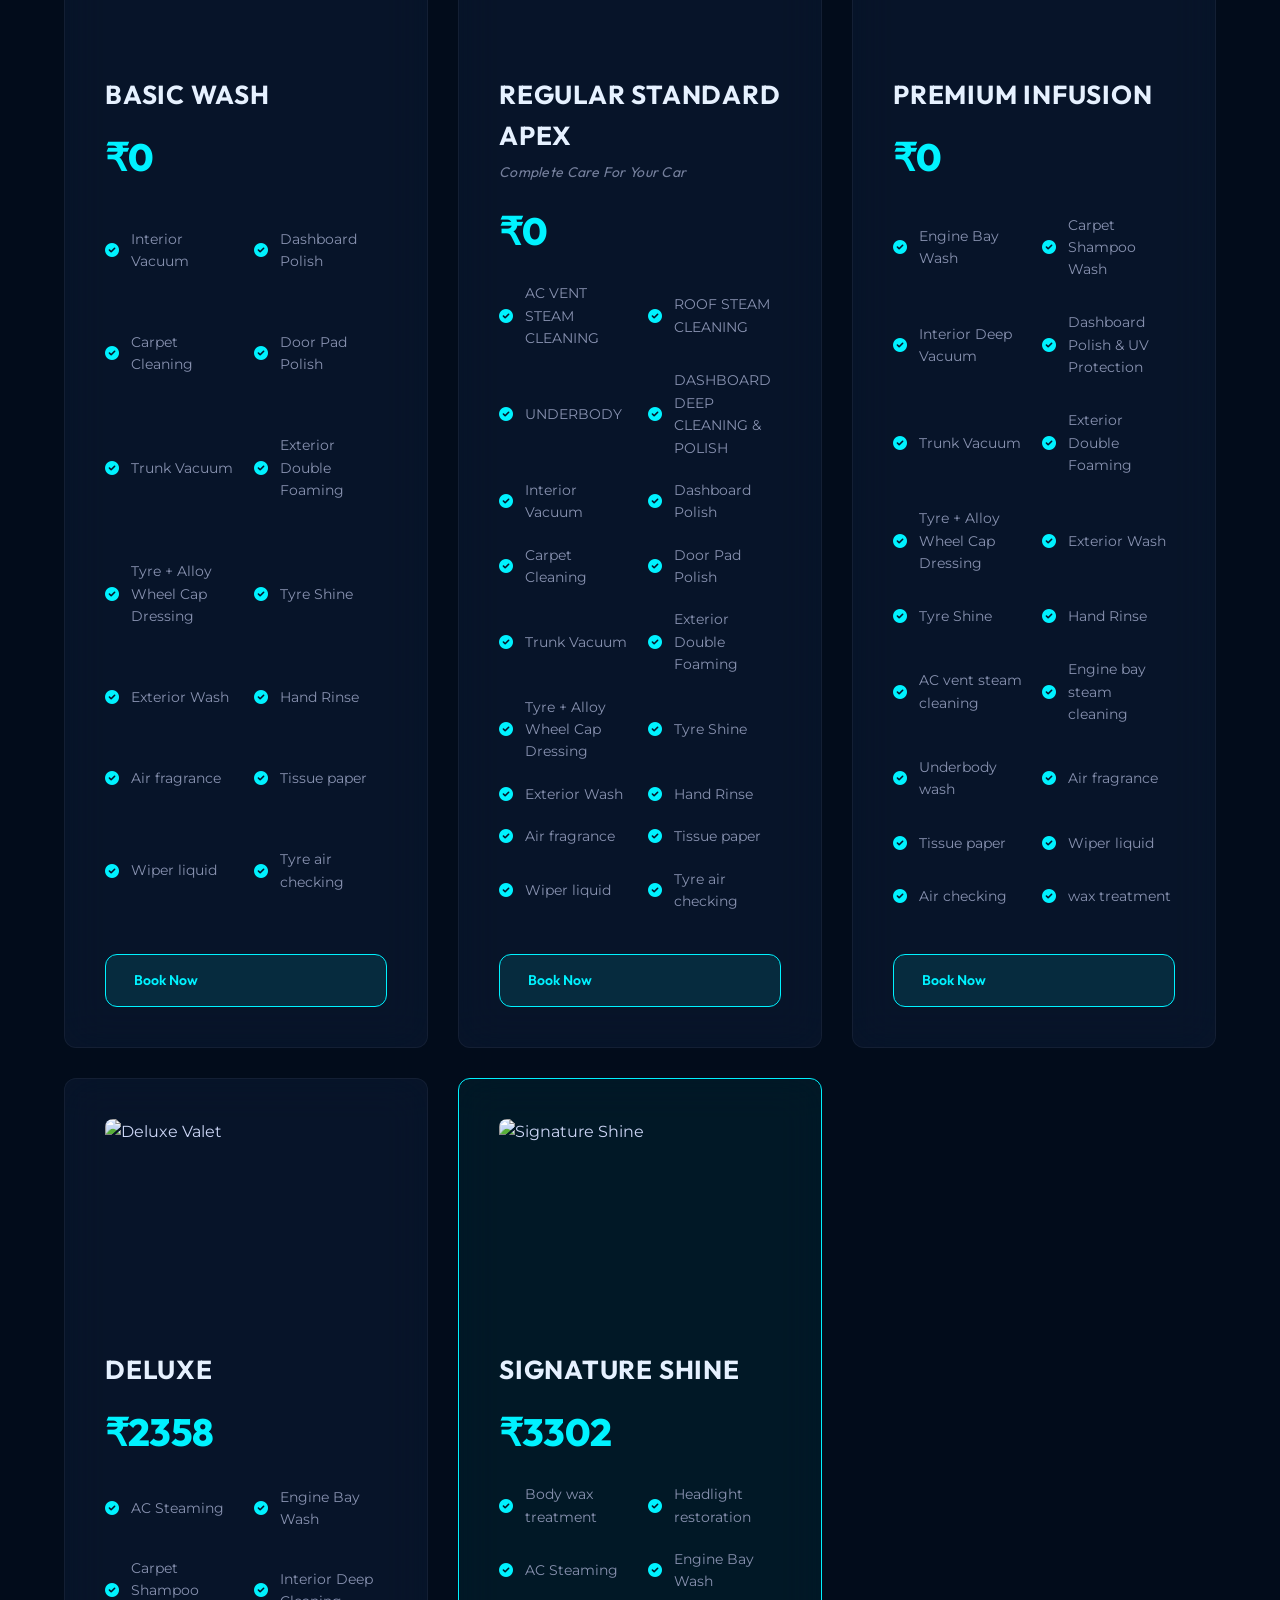
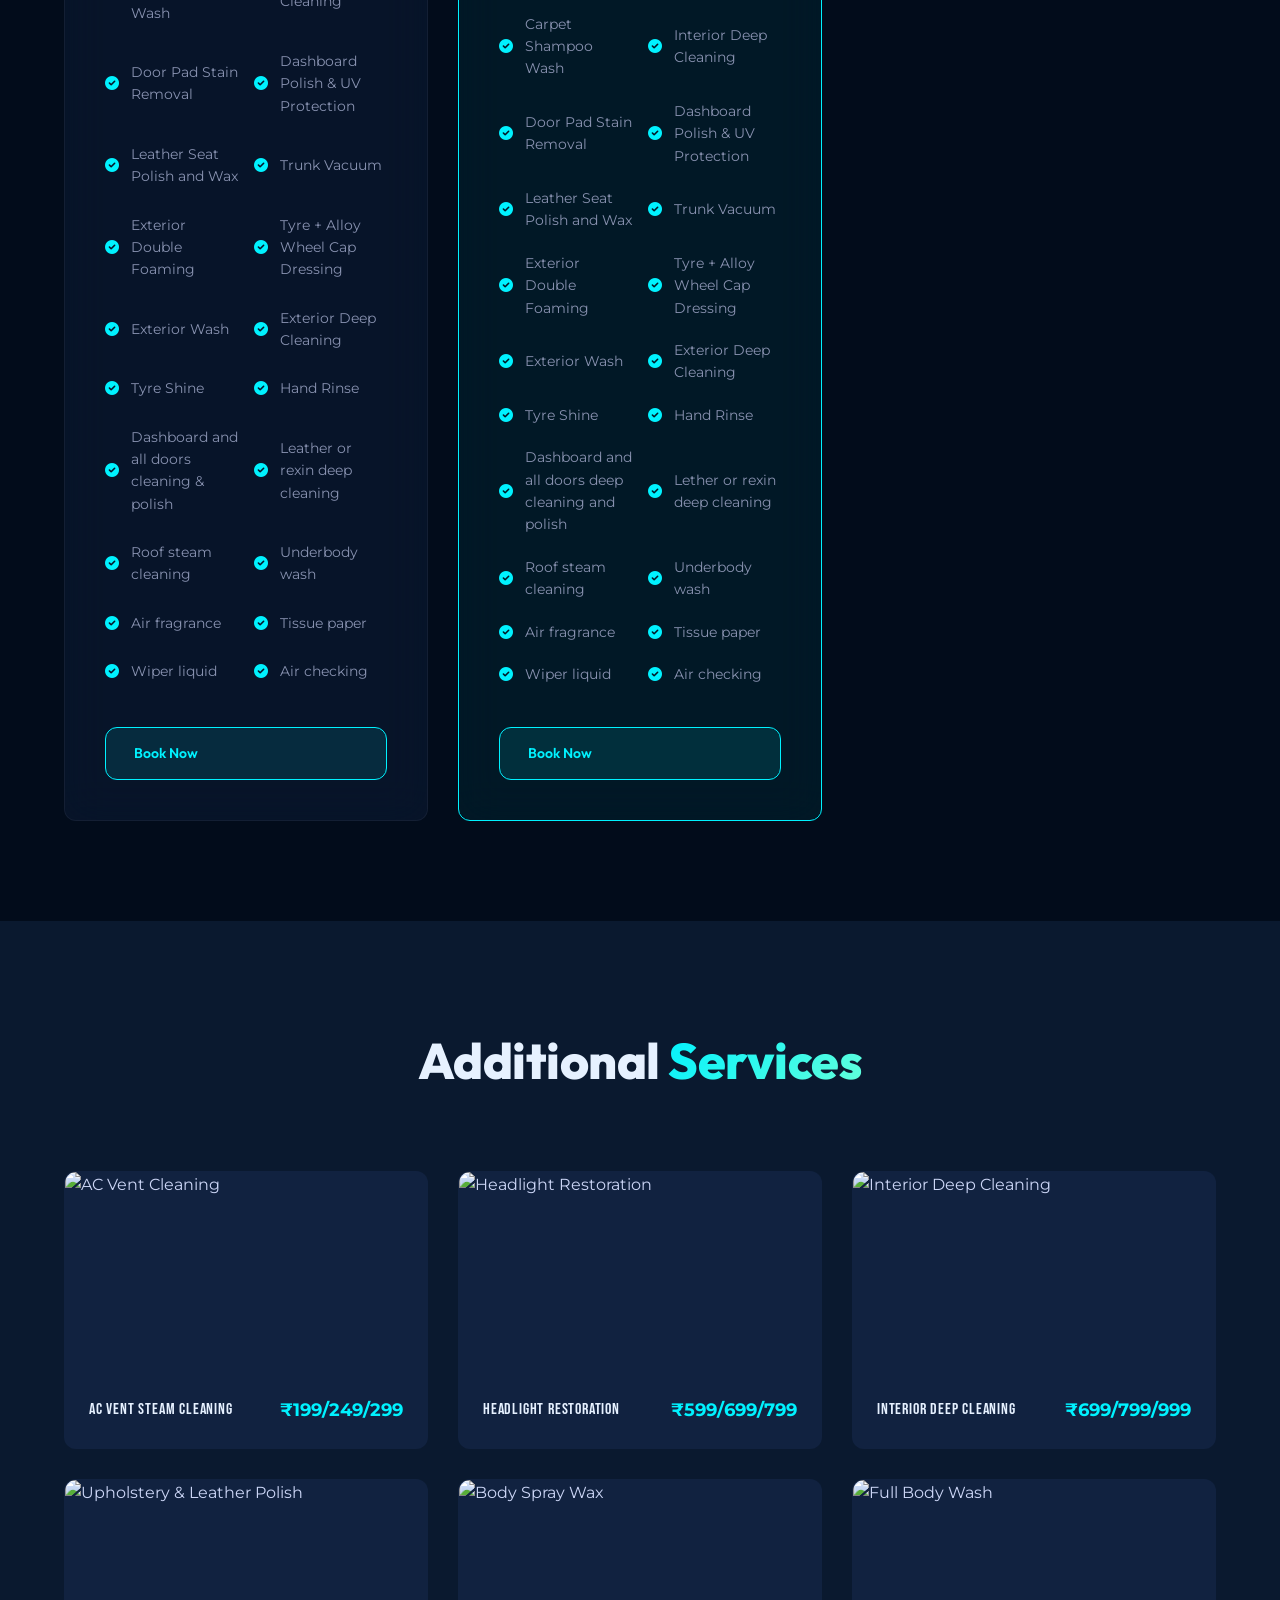
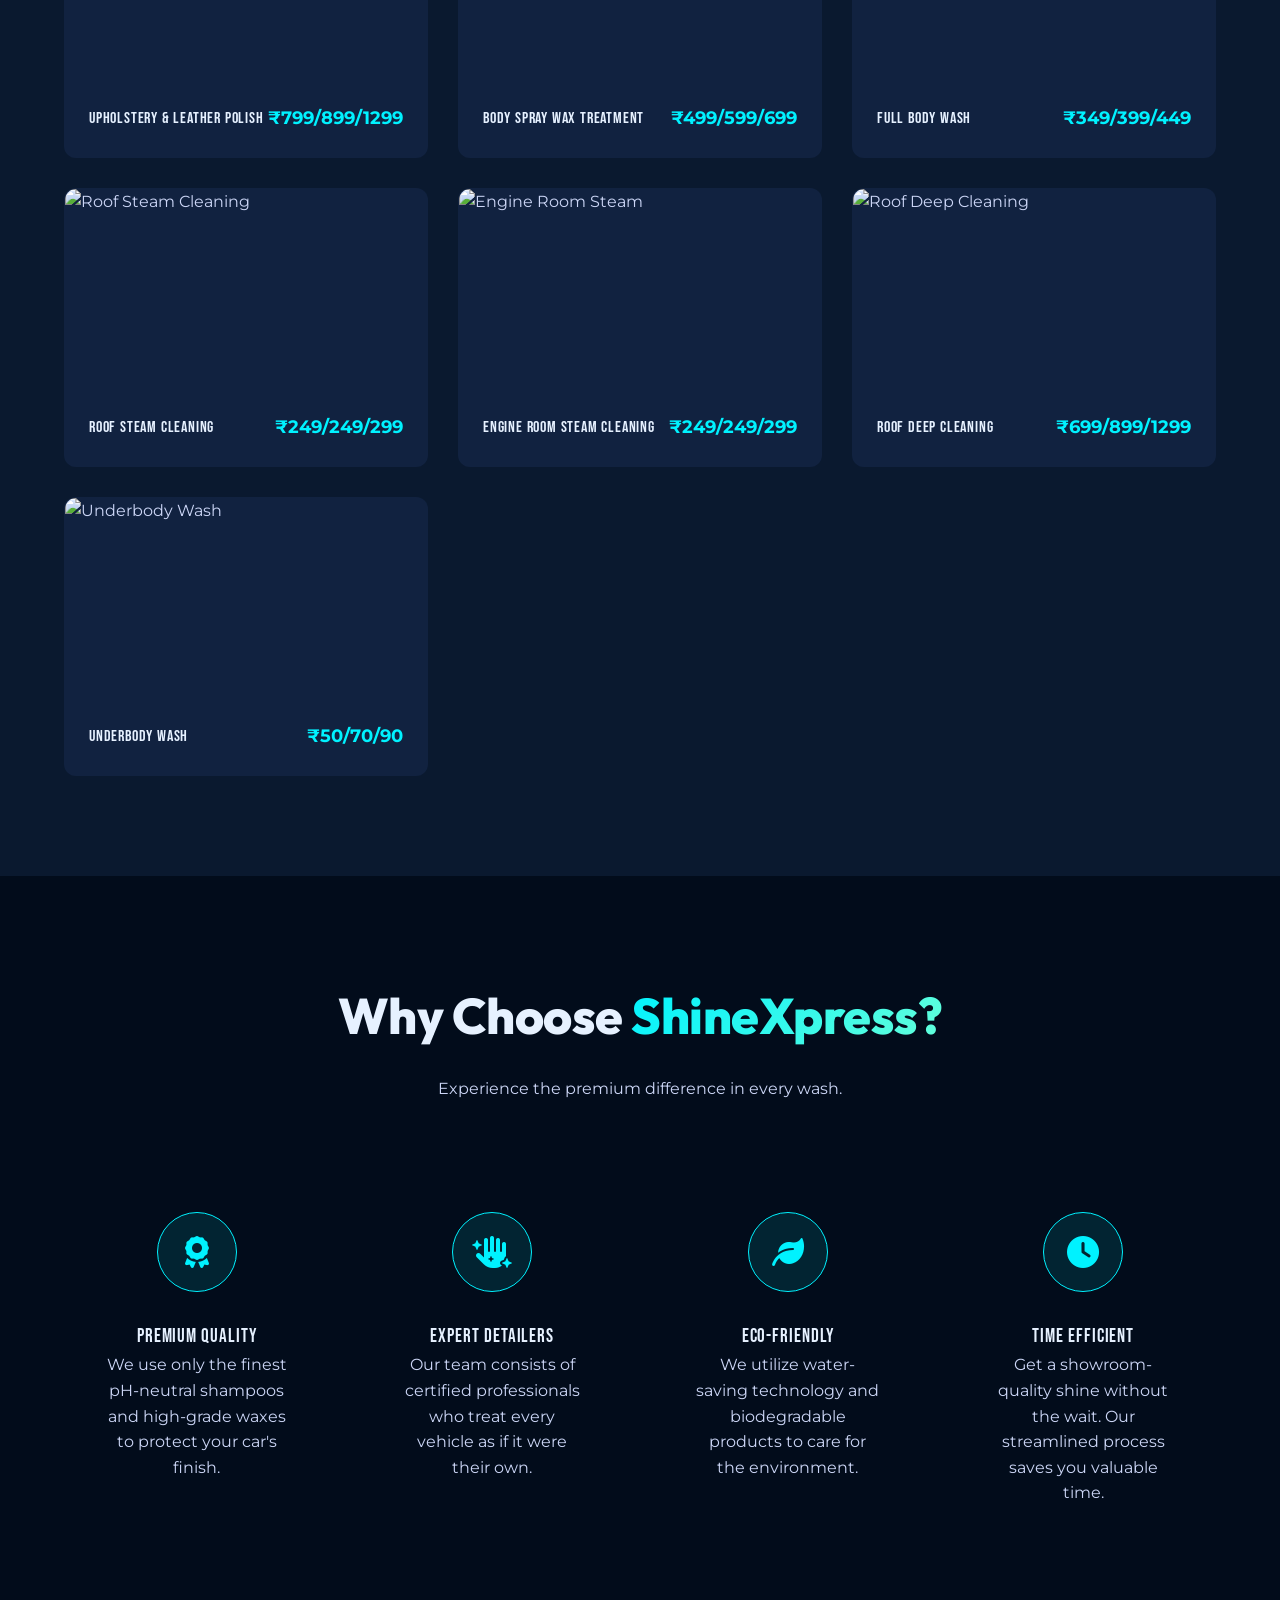
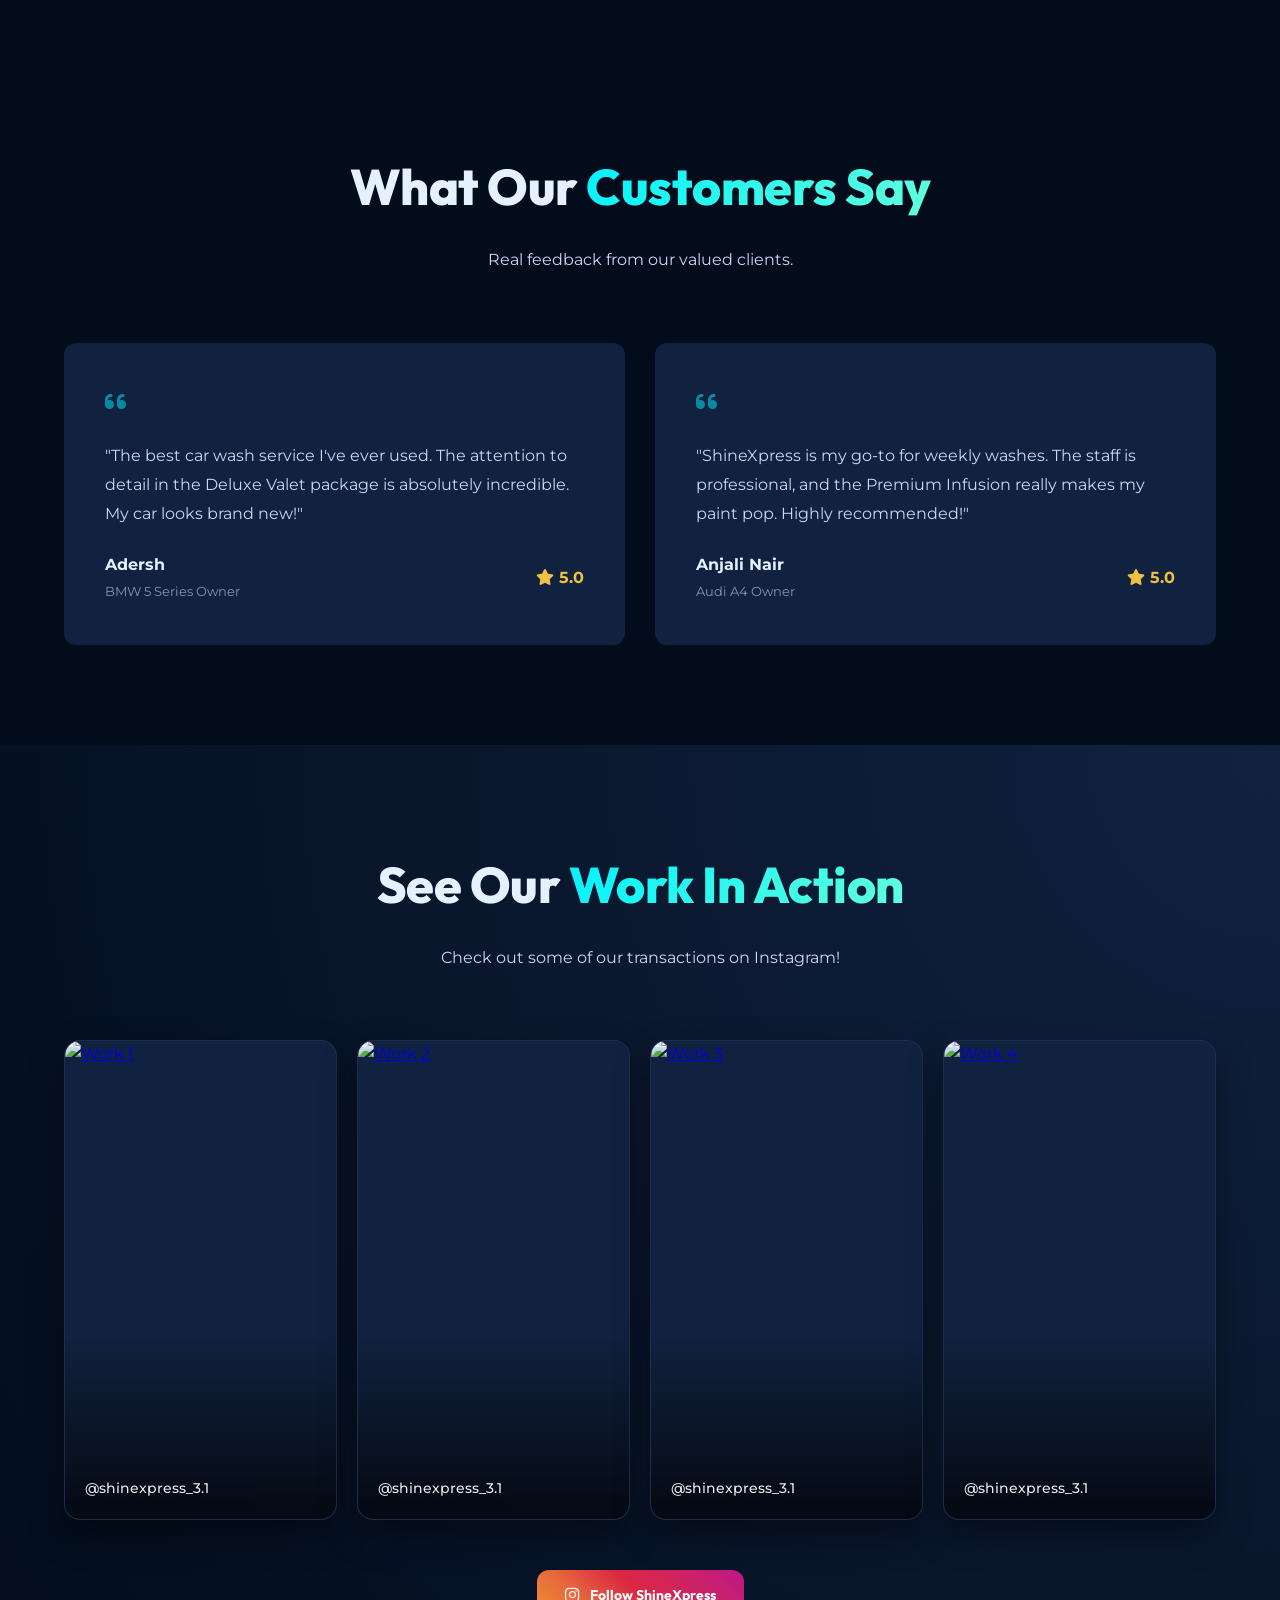
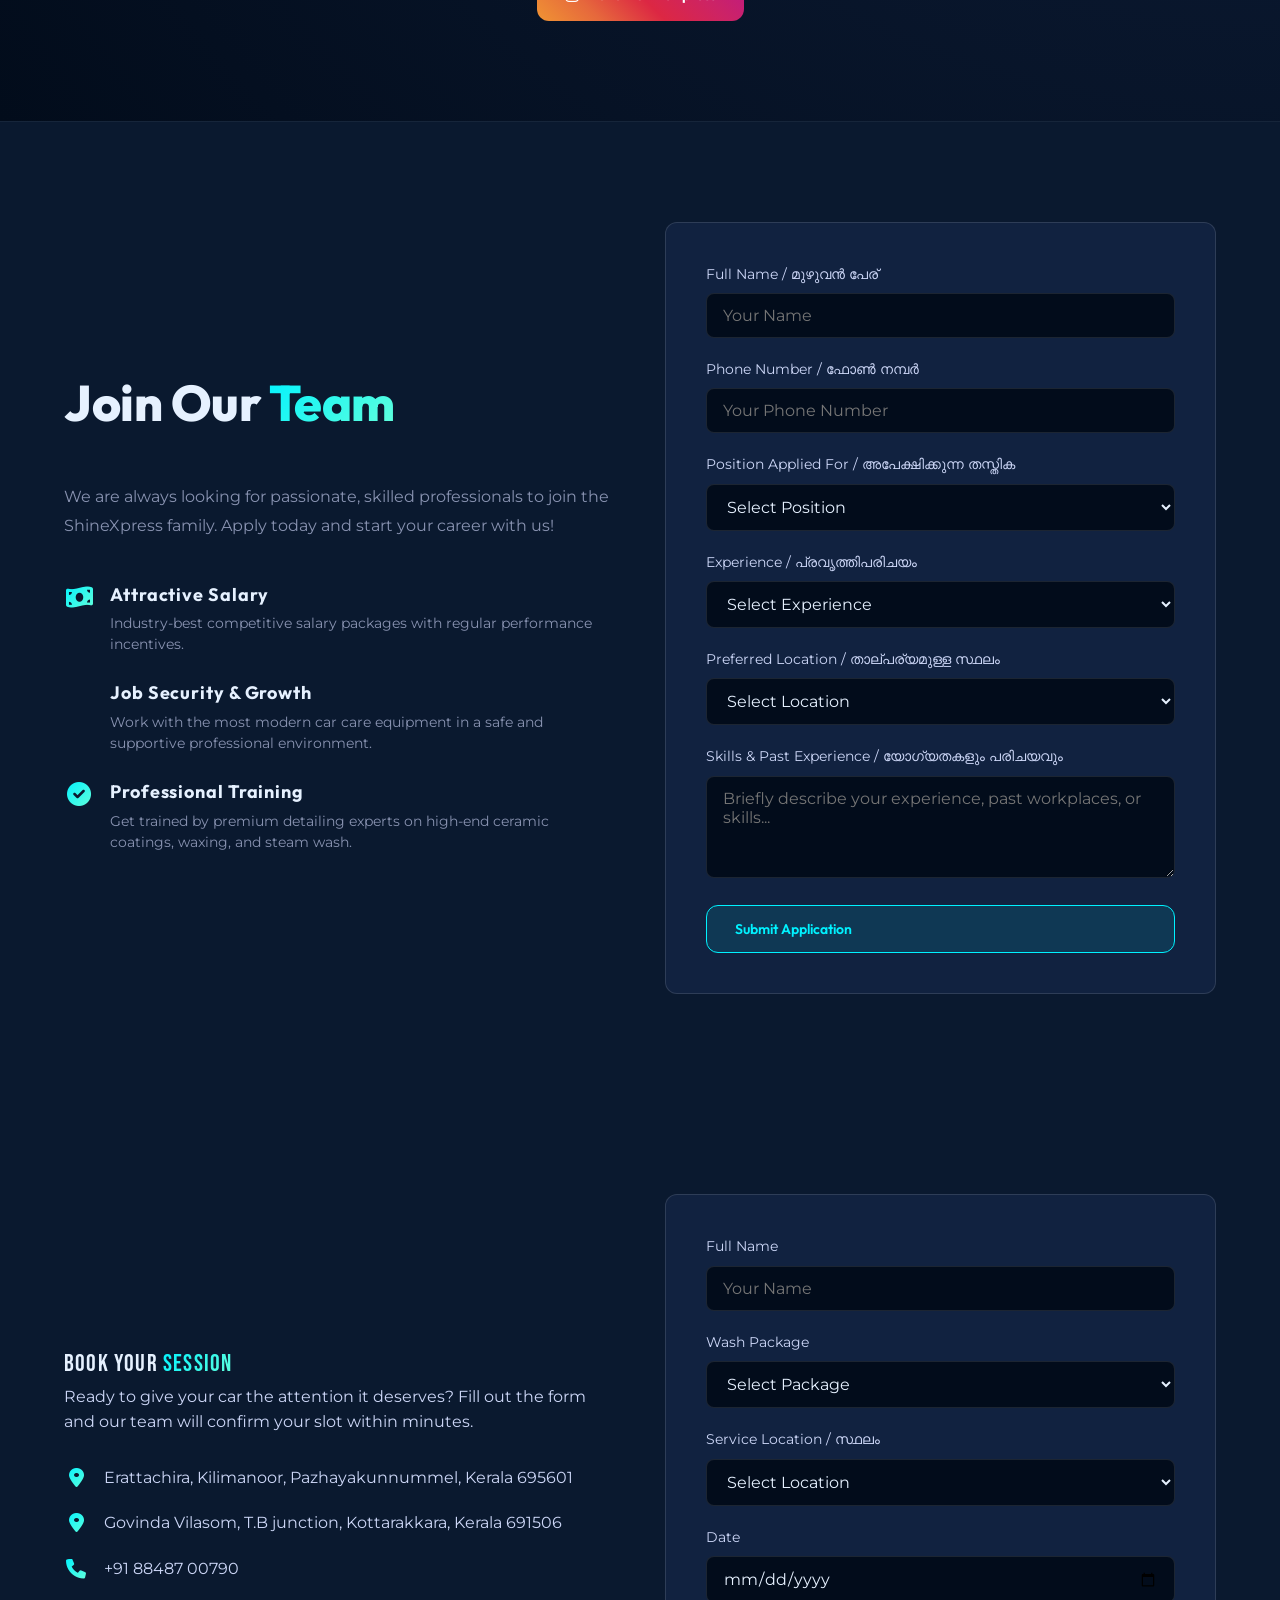
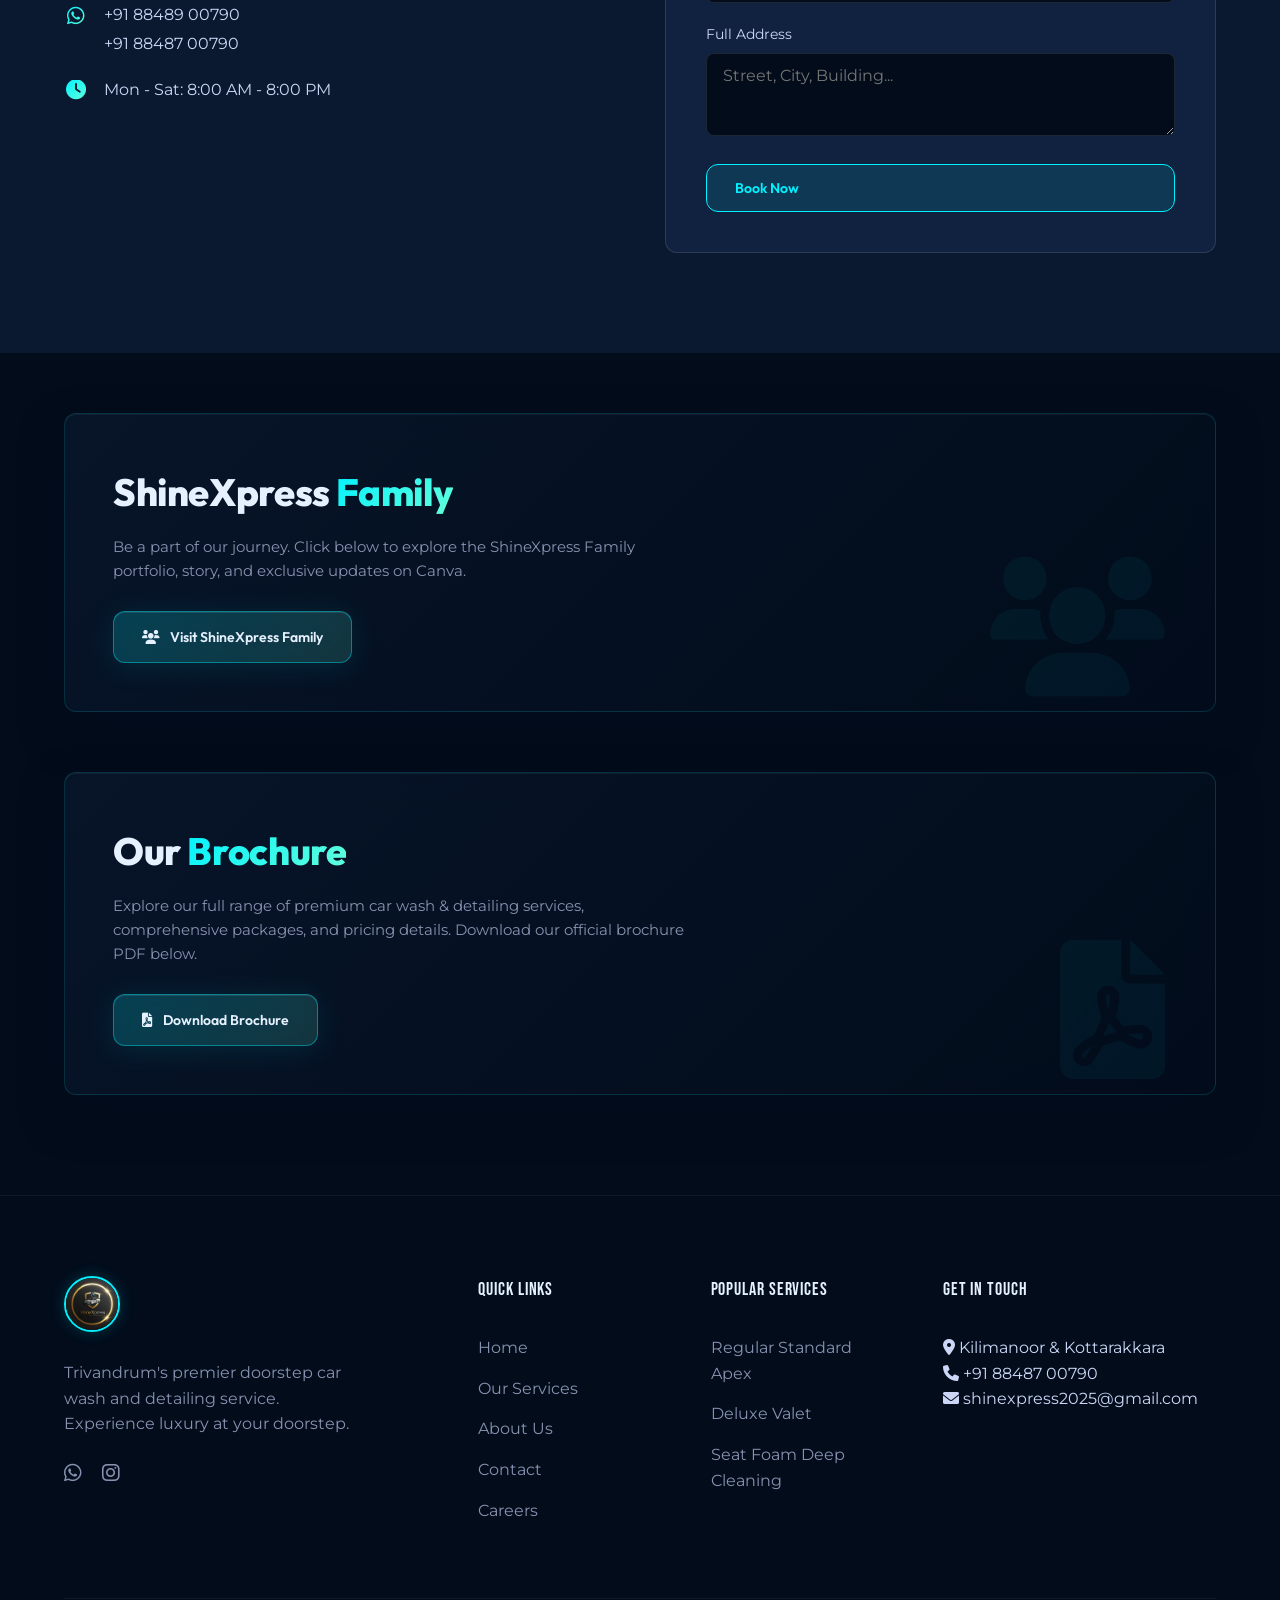
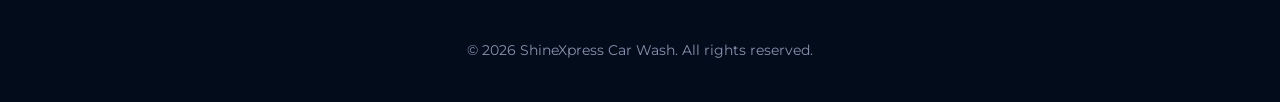
==== commit d3b22250: "Add files via upload" ====
--- a/index.html
+++ b/index.html
@@ -20,14 +20,29 @@
 </head>
 <body class="bg-gradient">
 
-    <!-- Premium Video Preloader -->
+    <!-- Premium Logo Animation Preloader -->
     <div id="preloader">
-        <video id="preloader-video" autoplay muted playsinline preload="auto">
-            <source src="assets/vid/1000164665.mp4" type="video/mp4">
-            Your browser does not support the video tag.
-        </video>
-        <button id="skip-preloader" class="btn-glass-skip" aria-label="Skip video intro">
-            <span>Skip Intro</span>
+        <div class="preloader-logo-wrap">
+            <!-- Rotating rings -->
+            <div class="preloader-ring ring-outer"></div>
+            <div class="preloader-ring ring-mid"></div>
+            <div class="preloader-ring ring-inner"></div>
+            <!-- Logo image -->
+            <div class="preloader-logo-box">
+                <img src="assets/images/logo_3d.png" alt="ShineXpress Logo" class="preloader-logo-img">
+                <div class="preloader-logo-shimmer"></div>
+            </div>
+            <!-- Glow orbs -->
+            <div class="preloader-orb orb-1"></div>
+            <div class="preloader-orb orb-2"></div>
+        </div>
+        <div class="preloader-brand">
+            <span class="preloader-brand-text">SHINEXPRESS</span>
+            <span class="preloader-brand-tagline">Premium Car Wash & Detailing</span>
+        </div>
+        <div class="preloader-progress-bar"><div class="preloader-progress-fill"></div></div>
+        <button id="skip-preloader" class="btn-glass-skip" aria-label="Skip intro">
+            <span>Skip</span>
             <i class="fas fa-chevron-right"></i>
         </button>
     </div>
--- a/style.css
+++ b/style.css
@@ -2,20 +2,29 @@
    ShineXpress — Premium Landing Page Styles
    =================================================== */
 
-/* ===================================================
-   Premium Golden Ring Rotating Preloader Styles
-   =================================================== */
-/* Premium Video Preloader Styles */
+/* Premium Logo Animation Preloader Styles */
 #preloader {
   position: fixed;
   top: 0; left: 0; width: 100%; height: 100%;
-  background-color: #000;
-  display: flex;
+  background: radial-gradient(ellipse at center, #030d1f 0%, #000810 100%);
+  display: flex;
+  flex-direction: column;
   justify-content: center;
   align-items: center;
   z-index: 9999;
-  transition: opacity 0.8s cubic-bezier(0.4, 0, 0.2, 1), visibility 0.8s;
+  transition: opacity 0.9s cubic-bezier(0.4, 0, 0.2, 1), visibility 0.9s;
   overflow: hidden;
+  gap: 32px;
+}
+
+#preloader::before {
+  content: '';
+  position: absolute;
+  inset: 0;
+  background:
+    radial-gradient(circle at 30% 50%, rgba(0, 242, 255, 0.06) 0%, transparent 60%),
+    radial-gradient(circle at 70% 50%, rgba(100, 255, 218, 0.04) 0%, transparent 60%);
+  pointer-events: none;
 }
 
 #preloader.fade-out {
@@ -23,11 +32,201 @@
   visibility: hidden;
 }
 
-#preloader-video {
-  width: 100%;
+/* --- Logo wrap (rings + logo) --- */
+.preloader-logo-wrap {
+  position: relative;
+  width: 200px;
+  height: 200px;
+  display: flex;
+  align-items: center;
+  justify-content: center;
+  animation: preloader-enter 0.8s cubic-bezier(0.34, 1.56, 0.64, 1) both;
+}
+
+@keyframes preloader-enter {
+  from { opacity: 0; transform: scale(0.5); }
+  to   { opacity: 1; transform: scale(1); }
+}
+
+/* Rotating rings */
+.preloader-ring {
+  position: absolute;
+  border-radius: 50%;
+  border: 2px solid transparent;
+}
+
+.ring-outer {
+  width: 190px;
+  height: 190px;
+  border-top-color: #00f2ff;
+  border-right-color: rgba(0, 242, 255, 0.3);
+  animation: spin-cw 2.4s linear infinite;
+  box-shadow: 0 0 18px rgba(0, 242, 255, 0.35);
+}
+
+.ring-mid {
+  width: 158px;
+  height: 158px;
+  border-bottom-color: #64ffda;
+  border-left-color: rgba(100, 255, 218, 0.3);
+  animation: spin-ccw 1.8s linear infinite;
+  box-shadow: 0 0 14px rgba(100, 255, 218, 0.3);
+}
+
+.ring-inner {
+  width: 128px;
+  height: 128px;
+  border-top-color: rgba(0, 242, 255, 0.6);
+  border-right-color: rgba(0, 242, 255, 0.2);
+  animation: spin-cw 1.2s linear infinite;
+}
+
+@keyframes spin-cw  { to { transform: rotate(360deg); } }
+@keyframes spin-ccw { to { transform: rotate(-360deg); } }
+
+/* Logo image box */
+.preloader-logo-box {
+  position: relative;
+  width: 104px;
+  height: 104px;
+  border-radius: 50%;
+  overflow: hidden;
+  display: flex;
+  align-items: center;
+  justify-content: center;
+  background: rgba(0, 242, 255, 0.05);
+  box-shadow:
+    0 0 30px rgba(0, 242, 255, 0.4),
+    0 0 60px rgba(0, 242, 255, 0.15),
+    inset 0 0 20px rgba(0, 242, 255, 0.08);
+  animation: logo-pulse 2.5s ease-in-out infinite;
+}
+
+@keyframes logo-pulse {
+  0%, 100% { box-shadow: 0 0 30px rgba(0,242,255,0.4), 0 0 60px rgba(0,242,255,0.15); }
+  50%       { box-shadow: 0 0 50px rgba(0,242,255,0.7), 0 0 100px rgba(0,242,255,0.3); }
+}
+
+.preloader-logo-img {
+  width: 92px;
+  height: 92px;
+  object-fit: contain;
+  border-radius: 50%;
+  animation: logo-scale 3.5s ease forwards;
+}
+
+@keyframes logo-scale {
+  0%   { opacity: 0; transform: scale(0.7) rotate(-10deg); }
+  20%  { opacity: 1; transform: scale(1.08) rotate(2deg); }
+  35%  { transform: scale(0.98) rotate(0deg); }
+  50%  { transform: scale(1) rotate(0deg); }
+  100% { transform: scale(1) rotate(0deg); opacity: 1; }
+}
+
+/* Shimmer sweep */
+.preloader-logo-shimmer {
+  position: absolute;
+  inset: 0;
+  background: linear-gradient(115deg,
+    transparent 30%,
+    rgba(255, 255, 255, 0.35) 50%,
+    transparent 70%);
+  background-size: 200% 100%;
+  border-radius: 50%;
+  animation: shimmer-sweep 2s ease-in-out 0.5s infinite;
+}
+
+@keyframes shimmer-sweep {
+  0%   { background-position: -200% 0; }
+  100% { background-position: 200% 0; }
+}
+
+/* Glow orbs */
+.preloader-orb {
+  position: absolute;
+  border-radius: 50%;
+  filter: blur(18px);
+  animation: orb-float 3s ease-in-out infinite;
+}
+
+.orb-1 {
+  width: 60px; height: 60px;
+  background: rgba(0, 242, 255, 0.25);
+  top: -10px; right: -10px;
+  animation-delay: 0s;
+}
+
+.orb-2 {
+  width: 40px; height: 40px;
+  background: rgba(100, 255, 218, 0.2);
+  bottom: -5px; left: -5px;
+  animation-delay: 1.5s;
+}
+
+@keyframes orb-float {
+  0%, 100% { transform: translateY(0) scale(1); opacity: 0.7; }
+  50%       { transform: translateY(-10px) scale(1.2); opacity: 1; }
+}
+
+/* Brand name */
+.preloader-brand {
+  display: flex;
+  flex-direction: column;
+  align-items: center;
+  gap: 6px;
+  animation: brand-fade 0.8s ease 0.5s both;
+}
+
+@keyframes brand-fade {
+  from { opacity: 0; transform: translateY(16px); }
+  to   { opacity: 1; transform: translateY(0); }
+}
+
+.preloader-brand-text {
+  font-family: 'Bebas Neue', sans-serif;
+  font-size: 36px;
+  letter-spacing: 0.18em;
+  background: linear-gradient(135deg, #00f2ff, #64ffda, #00f2ff);
+  background-size: 200% 200%;
+  -webkit-background-clip: text;
+  background-clip: text;
+  -webkit-text-fill-color: transparent;
+  animation: gradient-shift 3s ease infinite;
+}
+
+.preloader-brand-tagline {
+  font-family: 'Outfit', sans-serif;
+  font-size: 12px;
+  font-weight: 400;
+  letter-spacing: 0.22em;
+  text-transform: uppercase;
+  color: rgba(200, 230, 255, 0.55);
+}
+
+/* Progress bar */
+.preloader-progress-bar {
+  width: 180px;
+  height: 2px;
+  background: rgba(255,255,255,0.08);
+  border-radius: 99px;
+  overflow: hidden;
+  animation: brand-fade 0.8s ease 0.8s both;
+}
+
+.preloader-progress-fill {
   height: 100%;
-  object-fit: cover;
-  z-index: 1;
+  width: 0%;
+  background: linear-gradient(90deg, #00f2ff, #64ffda);
+  border-radius: 99px;
+  box-shadow: 0 0 8px rgba(0, 242, 255, 0.6);
+  animation: progress-fill 3.2s cubic-bezier(0.25, 0.46, 0.45, 0.94) 0.3s forwards;
+}
+
+@keyframes progress-fill {
+  0%   { width: 0%; }
+  60%  { width: 75%; }
+  85%  { width: 90%; }
+  100% { width: 100%; }
 }
 
 /* Premium Glassmorphism Skip Button */
@@ -55,6 +254,7 @@
   transition: all 0.3s cubic-bezier(0.25, 0.46, 0.45, 0.94);
   box-shadow: 0 8px 32px 0 rgba(0, 0, 0, 0.37);
   user-select: none;
+  animation: brand-fade 0.8s ease 1s both;
 }
 
 .btn-glass-skip:hover {
